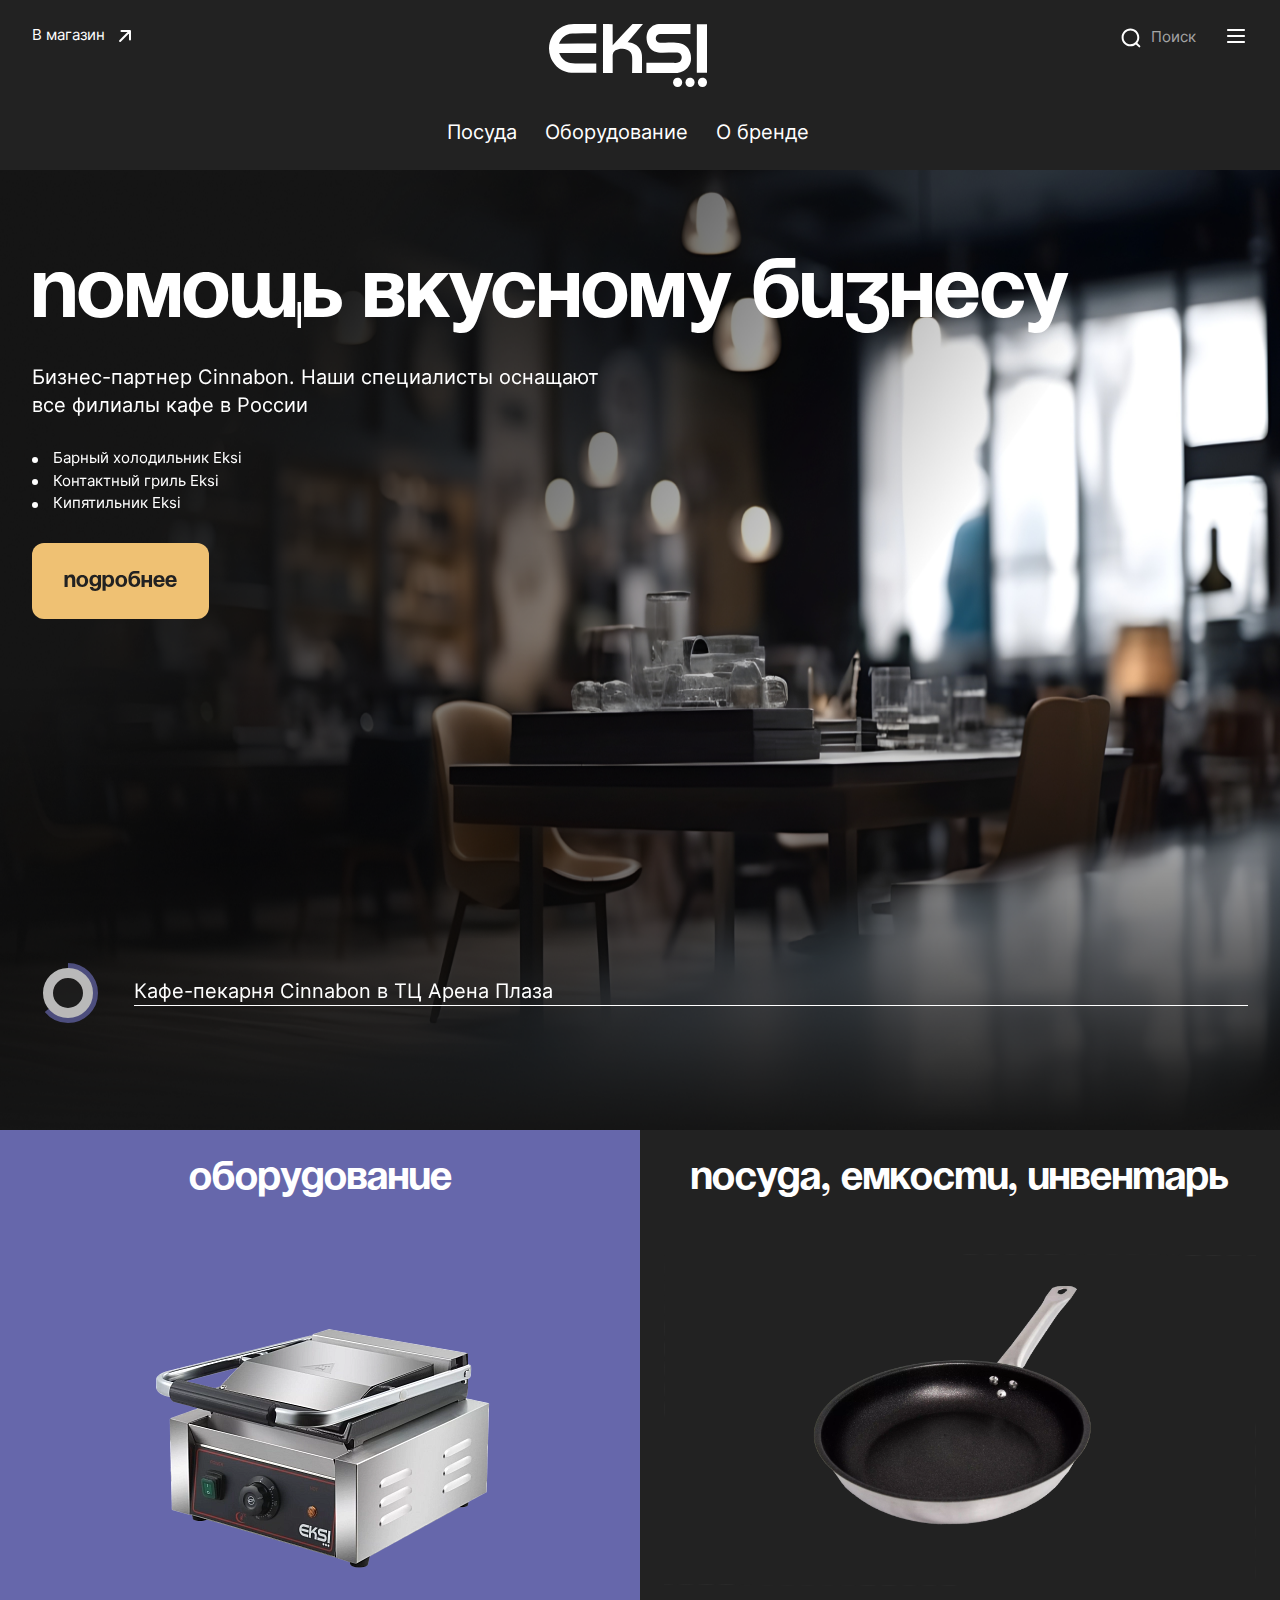
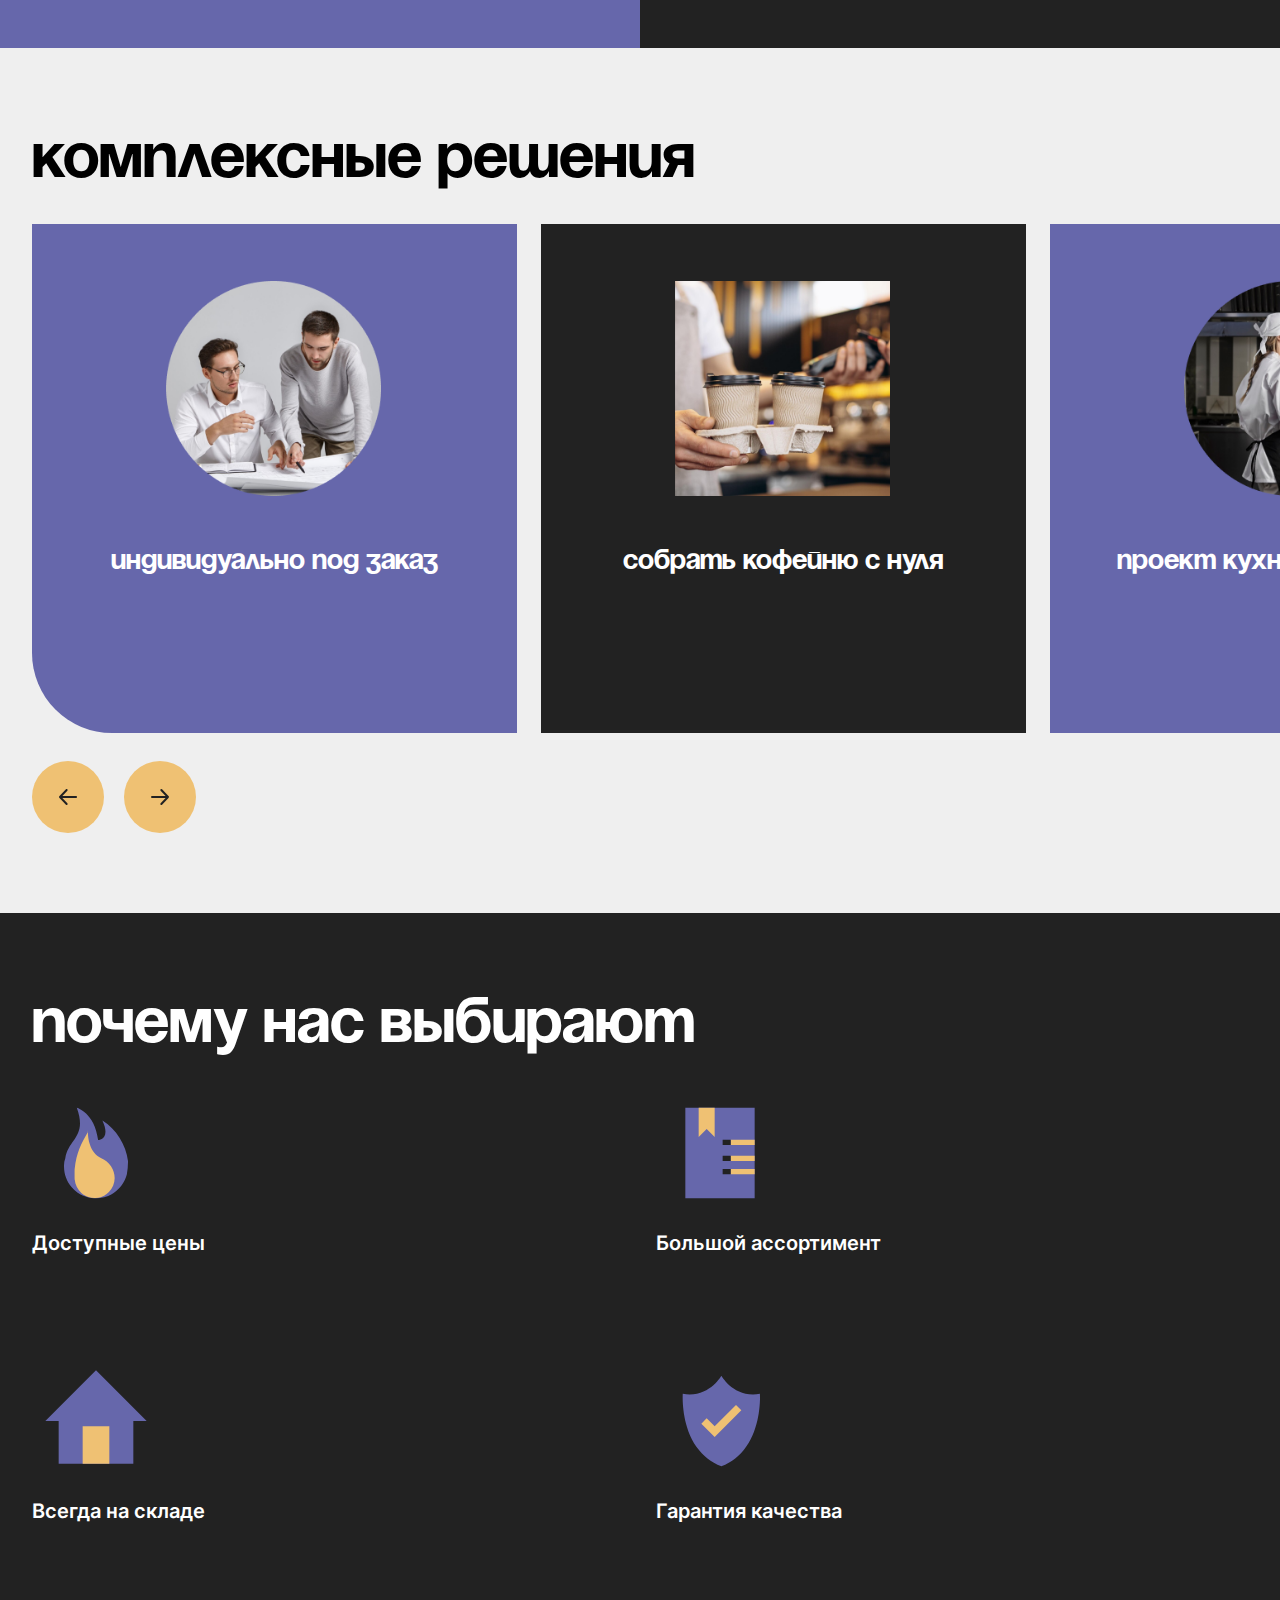
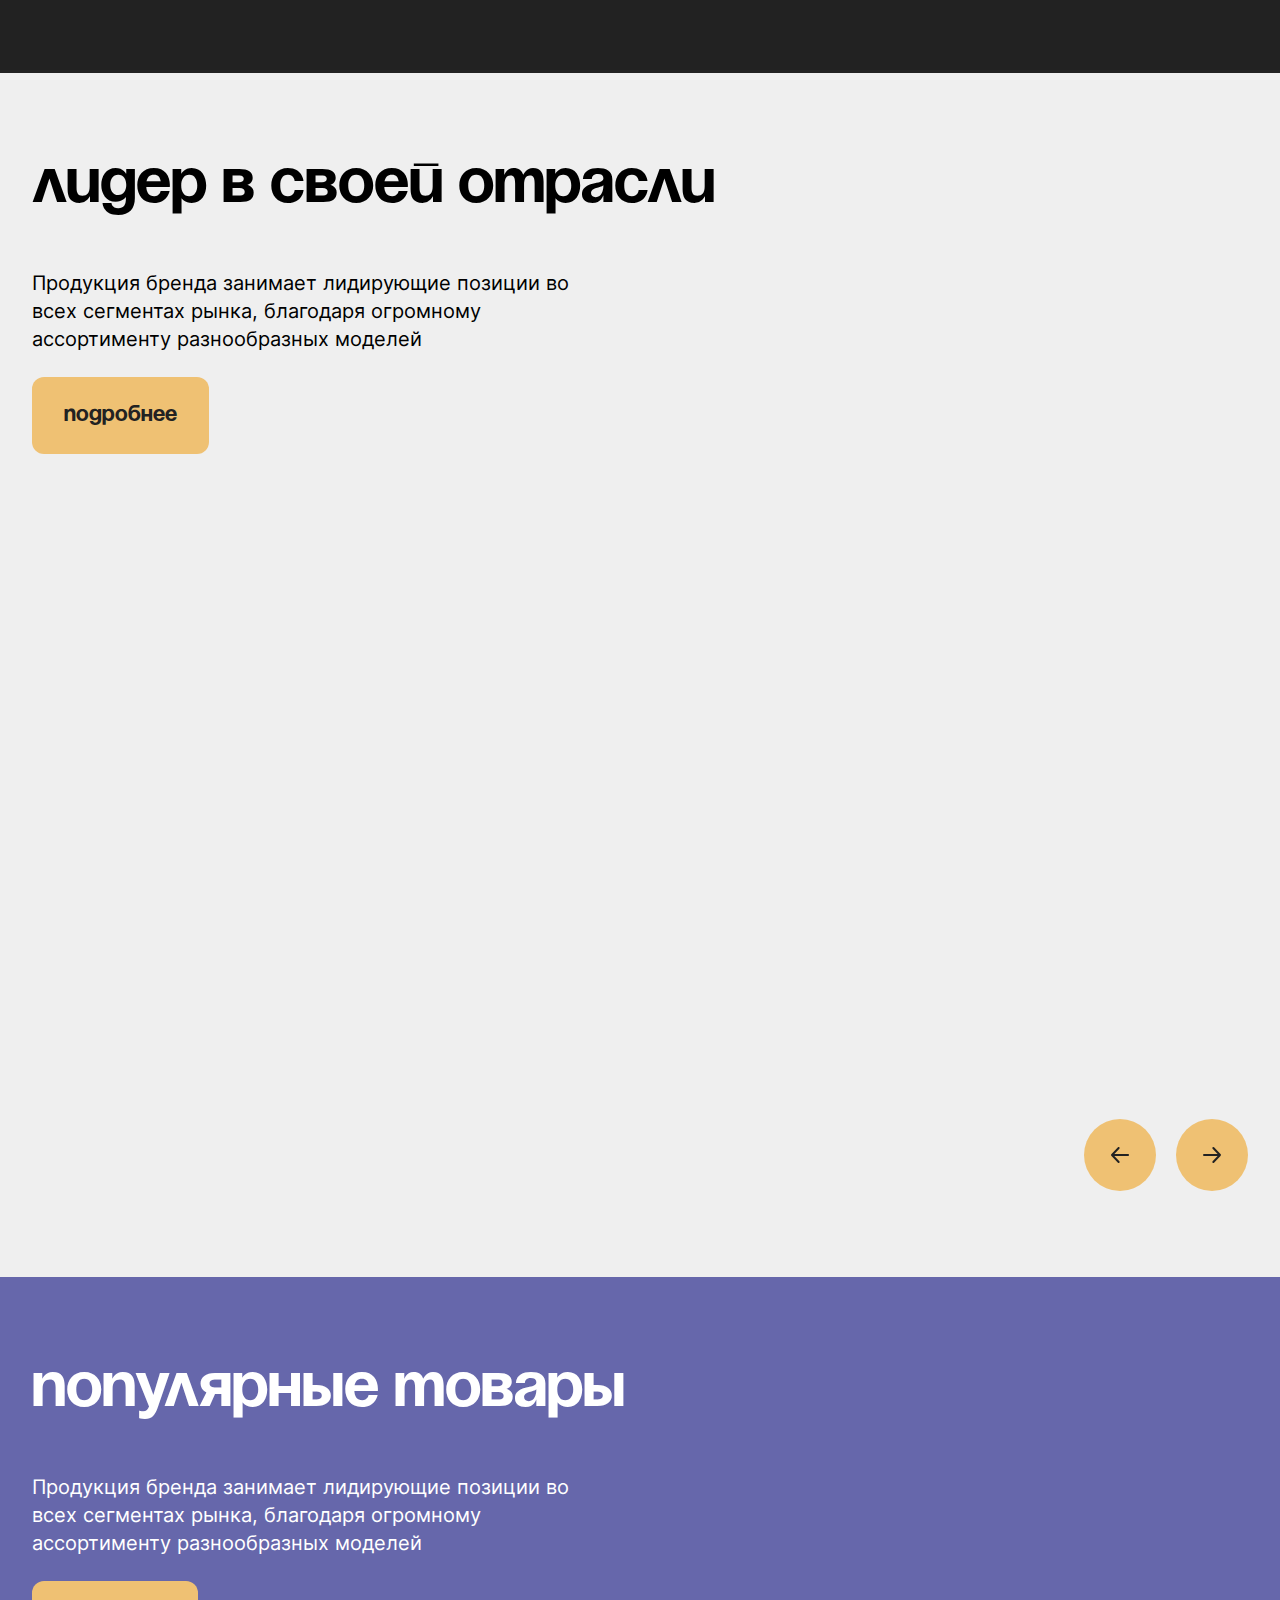
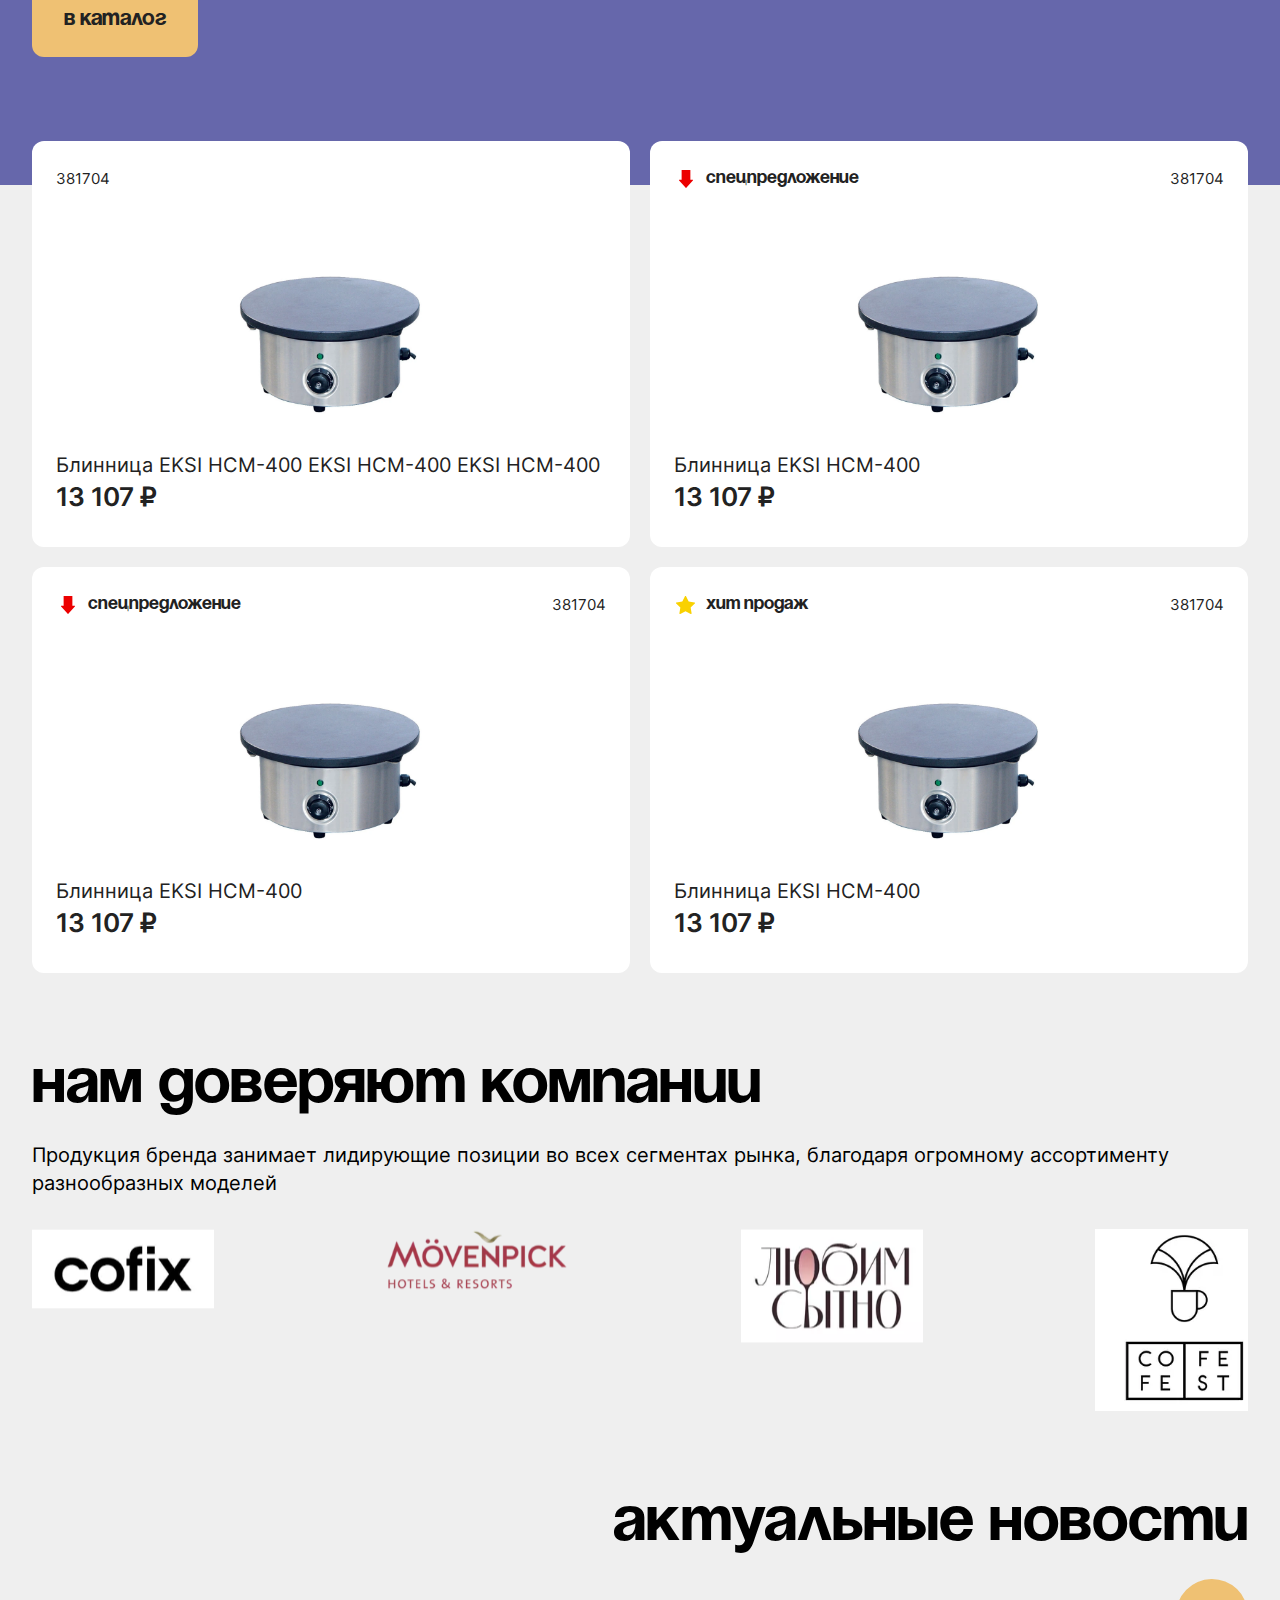
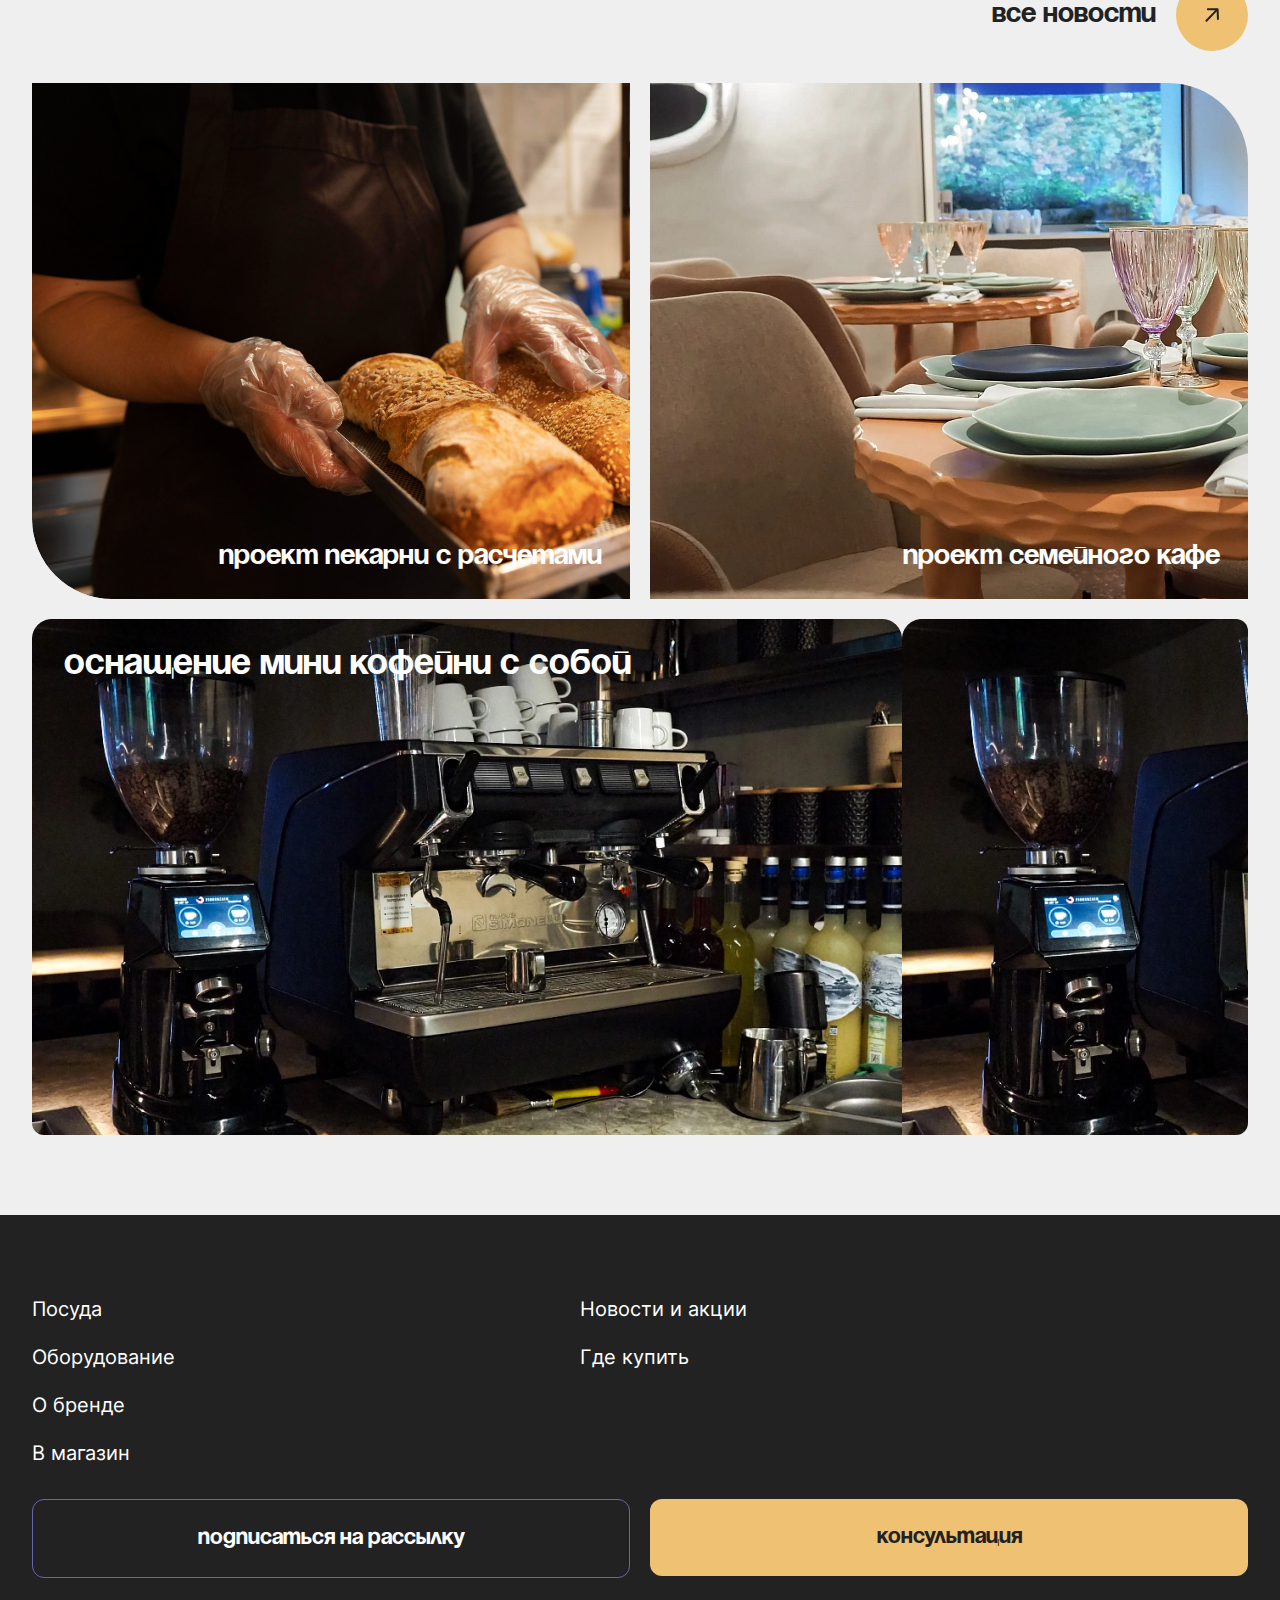
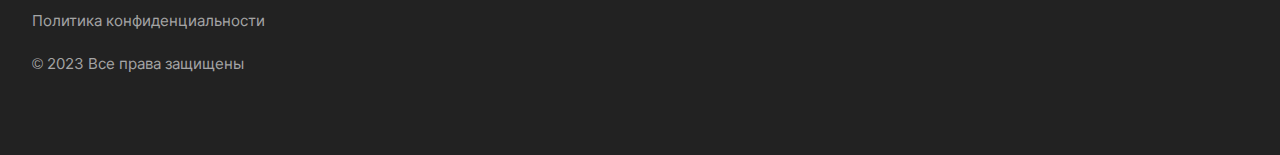
==== index.html @ c84d28bb "deleted modules" ====
<!DOCTYPE html>
<html lang="ru">
<head>
  <meta charset="utf-8">
  <meta http-equiv="X-UA-Compatible" content="IE=edge">
  <meta name="viewport"
        content="width=device-width, initial-scale=1.0, maximum-scale=1.0, user-scalable=no, shrink-to-fit=no">
  <meta name="format-detection" content="telephone=yes">
  <title>Профессиональная посуда из фарфора</title>
  <link rel="stylesheet" type="text/css" href="css/libs/swiper/swiper-bundle.min.css" />
  <link rel="stylesheet" type="text/css" href="css/libs/fancybox/fancybox.css" />
  <link rel="stylesheet" type="text/css" href="css/libs/animate/animate.min.css" />
  <link rel="stylesheet" type="text/css" href="css/libs/graph-modal/graph-modal.min.css" />
  <link rel="stylesheet" href="css/base.css">
  <link rel="stylesheet" href="css/fonts.css">
  <link rel="stylesheet" href="css/common.css">
  <link rel="stylesheet" href="css/style.css">

</head>
<body>
<header class="header">
  <div class="container header__container">
    <div class="header__col-left d-mobile-none">
      <a href="#" class="link header__link caption">
        В магазин
        <svg xmlns="http://www.w3.org/2000/svg" width="24" height="24" viewBox="0 0 24 24" fill="none">
          <path d="M8.45875 7.08031L16.9807 7.08019M16.9807 7.08019L16.9807 15.481M16.9807 7.08019L7.08125 16.9797"
                stroke="white"
                stroke-width="2"
                stroke-linecap="round"
                stroke-linejoin="round" />
        </svg>
      </a>

      <div class="header__links d-tablet-none">
        <a href="article-list.html" class="header__link caption link">Новости и акции</a>
        <a href="shops.html" class="header__link caption link">Где купить</a>
      </div>
    </div>
    <div class="header__col-medium">
      <a href="index.html" class="header__logo main-logo">
        <svg xmlns="http://www.w3.org/2000/svg" width="158" height="63" viewBox="0 0 158 63" fill="none">
          <path d="M47.2668 0.0308113C41.9259 0.0308113 36.5879 0.00598405 31.2484 0.0132862C26.4615 0.0191279 21.487 -0.234987 16.8818 1.30577C12.5297 2.74137 8.56873 5.34531 5.61108 8.86787C4.44926 10.2524 3.44302 11.7683 2.62581 13.3821C1.84786 14.917 1.23132 16.5337 0.792185 18.1986C-0.490335 23.0705 -0.19806 28.2361 1.52796 32.9591C2.07761 34.4634 2.75959 35.9209 3.56661 37.3039C4.62084 39.1119 5.91935 40.7783 7.42144 42.2343C10.7004 45.4137 15.0279 47.6393 19.5138 48.4484C19.5908 48.463 19.6694 48.4762 19.7464 48.4893C22.2155 48.9026 24.8067 48.8018 27.3005 48.7902C30.2494 48.7756 33.2042 48.7887 36.1458 48.8077C37.0721 48.8135 47.2682 48.8705 47.2682 48.8822C47.2682 45.7189 47.2682 42.5541 47.2682 39.3908C47.2682 39.4493 36.0542 39.4098 35.1846 39.4084C32.1485 39.4084 29.1123 39.3952 26.0761 39.3879C24.3937 39.385 22.7782 39.3981 21.122 39.0725C20.4866 38.9483 19.8598 38.7848 19.2462 38.5774C15.3957 37.2732 12.2098 34.1304 10.7208 30.3464C10.6786 30.2413 10.2817 28.94 10.2453 28.94C22.5572 28.9692 34.8691 28.9984 47.181 29.0276C47.2101 25.8921 47.2392 22.758 47.2682 19.6225C34.8691 19.6517 22.4714 19.6809 10.0723 19.7101C10.1261 19.7101 10.8677 17.7502 10.9462 17.5954C11.4609 16.5775 12.0862 15.6004 12.8249 14.73C14.2296 13.0754 15.9788 11.7099 17.9433 10.7913C18.8245 10.3794 19.7479 10.0567 20.6974 9.84198C22.6357 9.40239 24.6438 9.39946 26.6316 9.398C31.9493 9.398 37.264 9.3834 42.5817 9.36295C44.1448 9.35711 45.7065 9.35127 47.2697 9.34543C47.2697 6.2391 47.2697 3.13422 47.2697 0.0278905L47.2668 0.0308113Z"
                fill="white" />
          <path d="M54.03 0.0731142C57.2377 0.102323 60.4455 0.131531 63.6547 0.16074C63.6692 7.1854 63.6838 14.2101 63.6983 21.2347C70.3087 14.1663 76.9205 7.09778 83.5323 0.0307617C87.0149 0.045366 90.4974 0.0599703 93.98 0.0745746C88.7772 6.18501 83.5759 12.2954 78.3731 18.4059C78.5607 18.1868 80.0526 18.4526 80.3056 18.4789C81.4587 18.6016 82.6002 18.8572 83.6951 19.2427C86.4797 20.2241 88.8732 22.073 90.5687 24.4944C91.8919 26.3842 92.651 28.5968 92.904 30.8882C93.1861 33.4454 92.984 36.0508 92.984 38.6168C92.984 39.4784 92.984 48.9493 92.984 48.9493C89.6962 48.9493 86.4085 48.9493 83.1208 48.9493C82.9841 48.8354 83.1193 47.7182 83.1193 47.5487C83.1193 43.9984 83.2647 40.4496 83.2342 36.8993C83.2095 33.9711 83.4988 30.6618 81.5532 28.2492C79.6425 25.8818 76.4595 24.9092 73.5397 24.674C71.1724 24.4842 68.6161 25.0435 66.621 26.3608C65.6599 26.9961 64.6842 27.9147 64.2218 28.9852C63.6009 30.4208 63.6532 32.1325 63.6619 33.663C63.6896 38.5204 63.6983 43.3748 63.6983 48.2308V48.9902H53.9878C54.0023 32.6845 54.0169 16.3788 54.0314 0.0716537L54.03 0.0731142Z"
                fill="white" />
          <path d="M141.472 0.116881H119.86C116.537 0.116881 113.129 -0.110946 109.816 0.116881C107.023 0.309658 104.271 1.36117 102.118 3.1721C101.626 3.58686 101.165 4.04252 100.744 4.53176C98.7493 6.8626 97.6878 9.92659 97.554 12.9979C97.301 18.8191 99.9926 25.1121 105.556 27.516C108.099 28.6142 110.936 28.8114 113.703 28.7632C117.82 28.6931 121.934 28.6084 126.052 28.5631C127.192 28.55 128.352 28.5398 129.447 28.861C130.886 29.2817 131.955 30.3419 132.448 31.7585C133.318 34.2632 131.996 37.2717 129.594 38.3626C128.401 38.903 127.068 38.9497 125.783 38.8752C124.501 38.8022 123.238 38.8431 121.95 38.8431C118.343 38.8416 114.736 38.8431 111.13 38.8445C109.578 38.8445 108.028 38.8445 106.476 38.8445H97.4014V49.0121H127.923C129.288 48.9054 133.073 48.4323 136.636 45.507C138.801 43.7297 140.53 41.3623 141.404 38.6824C142.391 35.6564 142.111 32.1003 141.301 29.0567C140.481 25.9767 138.763 23.1508 136.072 21.3851C133.447 19.6633 130.257 19.0148 127.181 18.7549C123.622 18.454 119.936 18.6439 116.366 18.7169C115.249 18.7403 114.131 18.7709 113.014 18.8118C111.958 18.8498 110.878 18.8907 109.873 18.565C108.537 18.1313 107.436 17.0243 107.004 15.6807C106.378 13.7325 107.19 11.4352 109.06 10.521C110.131 9.99815 111.339 10.0989 112.498 10.0726C113.788 10.0434 115.077 10.023 116.367 10.0098C120.871 9.96456 125.372 10.042 129.876 10.042C130.84 10.042 141.446 10.0463 141.446 10.042C141.453 6.73263 141.461 3.42329 141.468 0.113961L141.472 0.116881Z"
                fill="white" />
          <path d="M147.856 0.138672H158V48.8615H147.821C147.833 32.6201 147.845 16.3801 147.855 0.138672H147.856Z"
                fill="white" />
          <path d="M153.448 63.0002C155.962 63.0002 158 60.9536 158 58.4291C158 55.9045 155.962 53.8579 153.448 53.8579C150.935 53.8579 148.897 55.9045 148.897 58.4291C148.897 60.9536 150.935 63.0002 153.448 63.0002Z"
                fill="white" />
          <path d="M141.027 63.0002C143.541 63.0002 145.579 60.9536 145.579 58.4291C145.579 55.9045 143.541 53.8579 141.027 53.8579C138.514 53.8579 136.476 55.9045 136.476 58.4291C136.476 60.9536 138.514 63.0002 141.027 63.0002Z"
                fill="white" />
          <path d="M128.607 63.0002C131.12 63.0002 133.158 60.9536 133.158 58.4291C133.158 55.9045 131.12 53.8579 128.607 53.8579C126.093 53.8579 124.055 55.9045 124.055 58.4291C124.055 60.9536 126.093 63.0002 128.607 63.0002Z"
                fill="white" />
        </svg>
      </a>

      <nav class="header__nav d-mobile-none">
        <a href="#" class="header__link  link">Посуда</a>
        <a href="catalog.html" class="header__link  link">Оборудование</a>
        <a href="about-brand.html" class="header__link  link">О бренде</a>
      </nav>
    </div>
    <div class="header__col-right">
      <div class="header__buttons-group">
        <button class="btn-reset header__search-button" data-open-search-layout>
          <svg class="icon-fill" xmlns="http://www.w3.org/2000/svg" width="24" height="24" viewBox="0 0 24 24" fill="none">
            <path fill-rule="evenodd"
                  clip-rule="evenodd"
                  d="M11.4401 4.6001C7.66247 4.6001 4.6001 7.66247 4.6001 11.4401C4.6001 15.2177 7.66247 18.2801 11.4401 18.2801C13.3027 18.2801 14.9914 17.5356 16.2249 16.328C16.2265 16.3264 16.2282 16.3247 16.2299 16.3231C17.4952 15.0818 18.2801 13.3526 18.2801 11.4401C18.2801 7.66247 15.2177 4.6001 11.4401 4.6001ZM18.3178 16.9942C19.5451 15.4764 20.2801 13.5441 20.2801 11.4401C20.2801 6.5579 16.3223 2.6001 11.4401 2.6001C6.5579 2.6001 2.6001 6.5579 2.6001 11.4401C2.6001 16.3223 6.5579 20.2801 11.4401 20.2801C13.4975 20.2801 15.3908 19.5772 16.8929 18.3985L19.7048 21.1188C20.1017 21.5028 20.7348 21.4923 21.1188 21.0954C21.5028 20.6985 21.4923 20.0654 21.0954 19.6814L18.3178 16.9942Z"
                  fill="white" />
          </svg>

          <span class="caption d-mobile-none">Поиск</span>
        </button>
        <button class="header__burger btn-reset" aria-label="Open menu" data-menu-button>
          <svg class="icon-fill" xmlns="http://www.w3.org/2000/svg" width="24" height="24" viewBox="0 0 24 24" fill="none">
            <path fill-rule="evenodd"
                  clip-rule="evenodd"
                  d="M3 6C3 5.44772 3.44772 5 4 5H20C20.5523 5 21 5.44772 21 6C21 6.55228 20.5523 7 20 7H4C3.44772 7 3 6.55228 3 6ZM3 12C3 11.4477 3.44772 11 4 11H20C20.5523 11 21 11.4477 21 12C21 12.5523 20.5523 13 20 13H4C3.44772 13 3 12.5523 3 12ZM3 18C3 17.4477 3.44772 17 4 17H20C20.5523 17 21 17.4477 21 18C21 18.5523 20.5523 19 20 19H4C3.44772 19 3 18.5523 3 18Z"
                  fill="white" />
          </svg>
        </button>
      </div>

    </div>

    <div class="side-menu" data-menu>
      <div class="side-menu__top space-lg">
        <p class="heading-l">Меню</p>
        <button class="btn-reset side-menu__close" data-menu-close>
          <svg class="icon-stroke" xmlns="http://www.w3.org/2000/svg" width="24" height="24" viewBox="0 0 24 24" fill="none">
            <path d="M20 4L4 20M20 20L4 4" stroke="#222222" stroke-width="2" stroke-linecap="round" />
          </svg>
        </button>
      </div>

      <div class="side-menu__level-0 d-none" data-level-0>
        <div class="side-menu__mob-wrapper">
          <ul class="side-menu__mob-list space-lg">
            <li>
              <a href="category.html" class="heading-s text-dark">Каталог</a>
            </li>
            <li>
              <a href="article-list.html" class="heading-s text-dark">Новости и акции</a>
            </li>
            <li>
              <a href="shops.html" class="heading-s text-dark">Где купить</a>
            </li>
            <li>
              <a href="about-brand.html" class="heading-s text-dark">О бренде</a>
            </li>
          </ul>

          <div class="side-menu__mob-bottom-actions">
            <button class="btn-reset caption text-dark">Получить консультацию</button>
            <a href="#" class="link caption text-dark">
              В магазин
              <img src="./img/icons/lupa-mob.svg" alt="В магазин">
            </a>
          </div>
        </div>
      </div>
      <div class="side-menu__level-1" data-level-1>

        <div class="side-menu__wrapper">
          <div class="side-menu__group">
            <p class="heading-s space-sm">Оборудование</p>

            <ul class="side-menu__list" data-menu-list>
              <li class="side-menu__item">
                <a class="side-menu__link link text-dark" data-menu-id="1">
                  <img src="./img/menu/1.png" alt="">
                  Тепловое
                </a>
              </li>
              <li class="side-menu__item">
                <a class="side-menu__link link text-dark" data-menu-id="2">
                  <img src="./img/menu/2.png" alt="">
                  Упаковочное
                </a>
              </li>
              <li class="side-menu__item">
                <a class="side-menu__link link text-dark" data-menu-id="3">
                  <img src="./img/menu/3.png" alt="">
                  Хлебопекарное и кондитерское
                </a>
              </li>
              <li class="side-menu__item">
                <a class="side-menu__link link text-dark" data-menu-id="4">
                  <img src="./img/menu/4.png" alt="">
                  Электромеханическое
                </a>
              </li>
              <li class="side-menu__item">
                <a class="side-menu__link link text-dark" data-menu-id="5">
                  <img src="./img/menu/5.png" alt="">
                  Холодильное
                </a>
              </li>
            </ul>
          </div>

          <div class="side-menu__group">
            <p class="heading-s space-sm">Посуда, емкости, инвентарь</p>

            <ul class="side-menu__list" data-menu-list>
              <li class="side-menu__item">
                <a class="side-menu__link link text-dark" data-menu-id="6">
                  <img src="./img/menu/6.png" alt="">
                  Наплитная посуда
                </a>
              </li>
              <li class="side-menu__item">
                <a class="side-menu__link link text-dark" data-menu-id="7">
                  <img src="./img/menu/7.png" alt="">
                  Гастроемкости
                </a>
              </li>
            </ul>
          </div>
        </div>

      </div>
      <div id="1" class="side-menu__wrapper side-menu__wrapper_level-2 d-none" data-level-2>
        <div class="side-menu__group">
          <p class="heading-s space-sm">Тепловое Оборудование</p>
          <ul class="side-menu__list">
            <li class="side-menu__item">
              <a href="" class="side-menu__link link text-dark">
                <img src="./img/menu/2-1.png" alt="">
                Блинницы
              </a>
            </li>
            <li class="side-menu__item">
              <a href="" class="side-menu__link link text-dark">
                <img src="./img/menu/2-2.png" alt="">
                Вафельницы
              </a>
            </li>
            <li class="side-menu__item">
              <a href="" class="side-menu__link link text-dark">
                <img src="./img/menu/2-3.png" alt="">
                Чебуречницы
              </a>
            </li>
            <li class="side-menu__item">
              <a href="" class="side-menu__link link text-dark">
                <img src="./img/menu/2-4.png" alt="">
                Дегидраторы
              </a>
            </li>
            <li class="side-menu__item">
              <a href="" class="side-menu__link link text-dark">
                <img src="./img/menu/2-5.png" alt="">
                Микроволновые печи
              </a>
            </li>
            <li class="side-menu__item">
              <a href="" class="side-menu__link link text-dark">
                <img src="./img/menu/2-6.png" alt="">
                Барные кипятильники
              </a>
            </li>
            <li class="side-menu__item">
              <a href="" class="side-menu__link link text-dark">
                <img src="./img/menu/2-7.png" alt="">
                Жарочные поверхности
              </a>
            </li>
            <li class="side-menu__item">
              <a href="" class="side-menu__link link text-dark">
                <img src="./img/menu/2-8.png" alt="">
                Грили-саламандра
              </a>
            </li>
            <li class="side-menu__item">
              <a href="" class="side-menu__link link text-dark">
                <img src="./img/menu/2-9.png" alt="">
                Грили контактные
              </a>
            </li>
            <li class="side-menu__item">
              <a href="" class="side-menu__link link text-dark">
                <img src="./img/menu/2-10.png" alt="">
                Грили роликовые
              </a>
            </li>
          </ul>
        </div>

        <button data-close-level-2 class="btn-reset button-texted text-accent text-s-semi-bold">
          <svg xmlns="http://www.w3.org/2000/svg" width="24" height="25" viewBox="0 0 24 25" fill="none">
            <path d="M6.9523 5.29995L2.39844 9.91544M2.39844 9.91544L6.9523 14.5309M2.39844 9.91544L17.5984 9.91544C19.8076 9.91544 21.5984 11.7063 21.5984 13.9154L21.5984 15.7C21.5984 17.9091 19.8076 19.7 17.5984 19.7L11.9984 19.7"
                  stroke="#6667AB"
                  stroke-width="2"
                  stroke-linecap="round"
                  stroke-linejoin="round" />
          </svg>
          Назад
        </button>
      </div>
      <div id="2" class="side-menu__wrapper side-menu__wrapper_level-2 d-none" data-level-2>
        <div class="side-menu__group">
          <p class="heading-s space-sm">Тепловое Оборудование2</p>
          <ul class="side-menu__list">
            <li class="side-menu__item">
              <a href="" class="side-menu__link link text-dark">
                <img src="" alt="">
                Наплитная посуда
              </a>
            </li>
            <li class="side-menu__item">
              <a href="" class="side-menu__link link text-dark">
                <img src="" alt="">
                Гастроемкости
              </a>
            </li>
          </ul>
        </div>
        <button data-close-level-2 class="btn-reset button-texted text-accent text-s-semi-bold">
          <svg xmlns="http://www.w3.org/2000/svg" width="24" height="25" viewBox="0 0 24 25" fill="none">
            <path d="M6.9523 5.29995L2.39844 9.91544M2.39844 9.91544L6.9523 14.5309M2.39844 9.91544L17.5984 9.91544C19.8076 9.91544 21.5984 11.7063 21.5984 13.9154L21.5984 15.7C21.5984 17.9091 19.8076 19.7 17.5984 19.7L11.9984 19.7"
                  stroke="#6667AB"
                  stroke-width="2"
                  stroke-linecap="round"
                  stroke-linejoin="round" />
          </svg>
          Назад
        </button>
      </div>
      <div id="3" class="side-menu__wrapper side-menu__wrapper_level-2 d-none" data-level-2>
        <div class="side-menu__group">
          <p class="heading-s space-sm">Тепловое Оборудование 3</p>
          <ul class="side-menu__list">
            <li class="side-menu__item">
              <a href="" class="side-menu__link link text-dark">
                <img src="" alt="">
                Наплитная посуда
              </a>
            </li>
            <li class="side-menu__item">
              <a href="" class="side-menu__link link text-dark">
                <img src="" alt="">
                Гастроемкости
              </a>
            </li>
          </ul>
        </div>
        <button data-close-level-2 class="btn-reset button-texted text-accent text-s-semi-bold">
          <svg xmlns="http://www.w3.org/2000/svg" width="24" height="25" viewBox="0 0 24 25" fill="none">
            <path d="M6.9523 5.29995L2.39844 9.91544M2.39844 9.91544L6.9523 14.5309M2.39844 9.91544L17.5984 9.91544C19.8076 9.91544 21.5984 11.7063 21.5984 13.9154L21.5984 15.7C21.5984 17.9091 19.8076 19.7 17.5984 19.7L11.9984 19.7"
                  stroke="#6667AB"
                  stroke-width="2"
                  stroke-linecap="round"
                  stroke-linejoin="round" />
          </svg>
          Назад
        </button>
      </div>
      <div id="4" class="side-menu__wrapper side-menu__wrapper_level-2 d-none" data-level-2>
        <div class="side-menu__group">
          <p class="heading-s space-sm">Тепловое Оборудование 4</p>
          <ul class="side-menu__list">
            <li class="side-menu__item">
              <a href="" class="side-menu__link link text-dark">
                <img src="" alt="">
                Наплитная посуда
              </a>
            </li>
            <li class="side-menu__item">
              <a href="" class="side-menu__link link text-dark">
                <img src="" alt="">
                Гастроемкости
              </a>
            </li>
          </ul>
        </div>
        <button data-close-level-2 class="btn-reset button-texted text-accent text-s-semi-bold">
          <svg xmlns="http://www.w3.org/2000/svg" width="24" height="25" viewBox="0 0 24 25" fill="none">
            <path d="M6.9523 5.29995L2.39844 9.91544M2.39844 9.91544L6.9523 14.5309M2.39844 9.91544L17.5984 9.91544C19.8076 9.91544 21.5984 11.7063 21.5984 13.9154L21.5984 15.7C21.5984 17.9091 19.8076 19.7 17.5984 19.7L11.9984 19.7"
                  stroke="#6667AB"
                  stroke-width="2"
                  stroke-linecap="round"
                  stroke-linejoin="round" />
          </svg>
          Назад
        </button>
      </div>
      <div id="5" class="side-menu__wrapper side-menu__wrapper_level-2 d-none" data-level-2>
        <div class="side-menu__group">
          <p class="heading-s space-sm">Тепловое Оборудование 5</p>
          <ul class="side-menu__list">
            <li class="side-menu__item">
              <a href="" class="side-menu__link link text-dark">
                <img src="" alt="">
                Наплитная посуда
              </a>
            </li>
            <li class="side-menu__item">
              <a href="" class="side-menu__link link text-dark">
                <img src="" alt="">
                Гастроемкости
              </a>
            </li>
          </ul>
        </div>
        <button data-close-level-2 class="btn-reset button-texted text-accent text-s-semi-bold text-s-semi-bold">
          <svg xmlns="http://www.w3.org/2000/svg" width="24" height="25" viewBox="0 0 24 25" fill="none">
            <path d="M6.9523 5.29995L2.39844 9.91544M2.39844 9.91544L6.9523 14.5309M2.39844 9.91544L17.5984 9.91544C19.8076 9.91544 21.5984 11.7063 21.5984 13.9154L21.5984 15.7C21.5984 17.9091 19.8076 19.7 17.5984 19.7L11.9984 19.7"
                  stroke="#6667AB"
                  stroke-width="2"
                  stroke-linecap="round"
                  stroke-linejoin="round" />
          </svg>
          Назад
        </button>
      </div>
      <div id="6" class="side-menu__wrapper side-menu__wrapper_level-2 d-none" data-level-2>
        <div class="side-menu__group">
          <p class="heading-s space-sm">Тепловое Оборудование</p>
          <ul class="side-menu__list">
            <li class="side-menu__item">
              <a href="" class="side-menu__link link text-dark">
                <img src="" alt="">
                Наплитная посуда
              </a>
            </li>
            <li class="side-menu__item">
              <a href="" class="side-menu__link link text-dark">
                <img src="" alt="">
                Гастроемкости
              </a>
            </li>
          </ul>
        </div>
        <button data-close-level-2 class="btn-reset button-texted text-accent text-s-semi-bold">
          <svg xmlns="http://www.w3.org/2000/svg" width="24" height="25" viewBox="0 0 24 25" fill="none">
            <path d="M6.9523 5.29995L2.39844 9.91544M2.39844 9.91544L6.9523 14.5309M2.39844 9.91544L17.5984 9.91544C19.8076 9.91544 21.5984 11.7063 21.5984 13.9154L21.5984 15.7C21.5984 17.9091 19.8076 19.7 17.5984 19.7L11.9984 19.7"
                  stroke="#6667AB"
                  stroke-width="2"
                  stroke-linecap="round"
                  stroke-linejoin="round" />
          </svg>
          Назад
        </button>
      </div>
      <div id="7" class="side-menu__wrapper side-menu__wrapper_level-2 d-none" data-level-2>
        <div class="side-menu__group">
          <p class="heading-s space-sm">Тепловое Оборудование</p>
          <ul class="side-menu__list">
            <li class="side-menu__item">
              <a href="" class="side-menu__link link text-dark ">
                <img src="" alt="">
                Наплитная посуда
              </a>
            </li>
            <li class="side-menu__item">
              <a href="" class="side-menu__linklink text-dark">
                <img src="" alt="">
                Гастроемкости
              </a>
            </li>
          </ul>
        </div>

        <button data-close-level-2 class="btn-reset button-texted text-accent text-s-semi-bold">
          <svg xmlns="http://www.w3.org/2000/svg" width="24" height="25" viewBox="0 0 24 25" fill="none">
            <path d="M6.9523 5.29995L2.39844 9.91544M2.39844 9.91544L6.9523 14.5309M2.39844 9.91544L17.5984 9.91544C19.8076 9.91544 21.5984 11.7063 21.5984 13.9154L21.5984 15.7C21.5984 17.9091 19.8076 19.7 17.5984 19.7L11.9984 19.7"
                  stroke="#6667AB"
                  stroke-width="2"
                  stroke-linecap="round"
                  stroke-linejoin="round" />
          </svg>
          Назад
        </button>
      </div>

    </div>

  </div>
  <div class="header__search-layout search-layout" data-search-layout>
    <div class="container">
      <div class="search-layout__top space-xl">
        <h3 class="heading-m">найдем всё</h3>
        <button class="btn-reset search-layout__close" data-search-layout-close>
          <svg class="icon-stroke" xmlns="http://www.w3.org/2000/svg" width="24" height="24" viewBox="0 0 24 24" fill="none">
            <path d="M20 4L4 20M20 20L4 4" stroke="#222222" stroke-width="2" stroke-linecap="round" />
          </svg>
        </button>
      </div>

      <form action="">
        <div class="search-layout__form-group">
          <input class="regular-input text-m-regular search-layout__input" type="search" placeholder="Введите запрос">
          <button class="btn-reset search-layout__search-button">
            <svg class="icon-fill" xmlns="http://www.w3.org/2000/svg" width="24" height="25" viewBox="0 0 24 25" fill="none">
              <path fill-rule="evenodd"
                    clip-rule="evenodd"
                    d="M11.4416 5.09961C7.66393 5.09961 4.60156 8.16198 4.60156 11.9396C4.60156 15.7172 7.66393 18.7796 11.4416 18.7796C13.3042 18.7796 14.9929 18.0351 16.2263 16.8275C16.228 16.8259 16.2297 16.8242 16.2313 16.8226C17.4966 15.5813 18.2816 13.8521 18.2816 11.9396C18.2816 8.16198 15.2192 5.09961 11.4416 5.09961ZM18.3192 17.4937C19.5465 15.9759 20.2816 14.0436 20.2816 11.9396C20.2816 7.05741 16.3238 3.09961 11.4416 3.09961C6.55937 3.09961 2.60156 7.05741 2.60156 11.9396C2.60156 16.8218 6.55937 20.7796 11.4416 20.7796C13.499 20.7796 15.3923 20.0767 16.8944 18.898L19.7063 21.6183C20.1032 22.0023 20.7363 21.9918 21.1203 21.5949C21.5043 21.198 21.4938 20.5649 21.0969 20.1809L18.3192 17.4937Z"
                    fill="#222222" />
            </svg>
          </button>
        </div>
      </form>
    </div>
  </div>
</header>
<main class="index-main">
  <section class="intro">
    <h2 class="visually-hidden">Помощь вкусному бизнесу</h2>
    <div class="intro__swiper swiper" data-intro-swiper>
      <div class="swiper-wrapper">
        <!-- Slides -->
        <div class="swiper-slide intro__slide intro__slide_1">
          <div class="container">
            <div class="intro__slide-content">
              <span class="visually-hidden" data-intro-next-text>Кафе-пекарня Cinnabon в ТЦ Арена Плаза</span>
              <span class="visually-hidden" data-intro-current-text>Ресторан «NARNIA»</span>
              <p class="heading-xl space-md intro__slide-heading">Помощь вкусному бизнесу</p>
              <p class=" space-lg intro__slide-text"
                 data-gsap-text>Бизнес-партнер Cinnabon. Наши специалисты оснащают все филиалы кафе в России</p>
              <ul class="intro__slide-list space-lg">
                <li class="caption">
                  Барный холодильник Eksi
                </li>
                <li class="caption">
                  Контактный гриль Eksi
                </li>
                <li class="caption">
                  Кипятильник Eksi
                </li>
              </ul>

              <a href="#" class="text-l-bold button-filled intro__slide-link">Подробнее</a>
            </div>
          </div>
        </div>
        <div class="swiper-slide intro__slide intro__slide_2">
          <div class="container">
            <div class="intro__slide-content">
              <span class="visually-hidden" data-intro-next-text>Ресторан «NARNIA»</span>
              <span class="visually-hidden" data-intro-current-text>Кафе-пекарня Cinnabon в ТЦ Арена Плаза</span>
              <p class="heading-xl space-md intro__slide-heading">Делаем ваш кофе вкуснее</p>
              <p class=" space-lg intro__slide-text"
                 data-gsap-text>Оснащением и проектированием NARNIA занимались специалисты из нашей компании</p>
              <ul class="intro__slide-list space-lg">
                <li class="caption">
                  Тепловое оборудование от Eksi
                </li>
              </ul>

              <a href="#" class="text-l-bold button-filled intro__slide-link">Подробнее</a>
            </div>
          </div>
        </div>

        <div class="intro__bottom">
          <div class="container intro__bottom-container">
            <div class="intro__preloader">

              <div class="swiper-custom-pagination"></div>
              <!--<svg xmlns="http://www.w3.org/2000/svg" width="64" height="64" viewBox="0 0 64 64" fill="none">
                <circle cx="32" cy="32" r="27" stroke="url(#paint0_linear_747_1731)" stroke-width="10" />
                <defs>
                  <linearGradient id="paint0_linear_747_1731"
                                  x1="32"
                                  y1="0"
                                  x2="32"
                                  y2="64"
                                  gradientUnits="userSpaceOnUse">
                    <stop offset="0.5049" stop-color="#6667AB" />
                    <stop offset="0.505" stop-color="white" stop-opacity="0" />
                    <stop offset="1" stop-color="white" stop-opacity="0" />
                  </linearGradient>
                </defs>
              </svg>-->
            </div>
            <div class="intro__swiper-group">
              <span class="intro__swiper-caption text-light "
                    data-intro-current-insert-text>
              </span>
              <div class="progress">
                <div class="progress__bar"></div>
                <!-- <div class="test">
                   <svg xmlns="http://www.w3.org/2000/svg" width="1411" height="8" viewBox="0 0 1411 8" fill="none">
                     <path d="M1410.35 4.35355C1410.55 4.15829 1410.55 3.84171 1410.35 3.64645L1407.17 0.464466C1406.98 0.269204 1406.66 0.269204 1406.46 0.464466C1406.27 0.659728 1406.27 0.976311 1406.46 1.17157L1409.29 4L1406.46 6.82843C1406.27 7.02369 1406.27 7.34027 1406.46 7.53553C1406.66 7.7308 1406.98 7.7308 1407.17 7.53553L1410.35 4.35355ZM0 4.5H1410V3.5H0V4.5Z" fill="white"/>
                   </svg>
                 </div>-->
              </div>
            </div>
            <div class="intro__swiper-nav d-tablet-none">
              <button class="btn-reset intro__swiper-next" data-intro-next>
                <span class="intro__swiper-next-square"></span>
                <span class=" intro__swiper-next-text" data-intro-next-insert-text></span>
              </button>
            </div>
          </div>
        </div>
      </div>

    </div>

  </section>
  <section class="categories space-xxl">
    <h2 class="visually-hidden">Оборудование</h2>
    <a href="#" class="categories__block categories__block_purple">
      <p class="heading-m categories__title">Оборудование</p>
      <img src="./img/categories-index/cat-1.png" alt="">
    </a>
    <a href="#" class="categories__block categories__block_dark">
      <p class="heading-m categories__title">Посуда, емкости,
        инвентарь</p>
      <img src="./img/categories-index/cat-2.png" alt="">
    </a>
  </section>
  <section class="complex-decisions space-xxl">
    <h2 class="visually-hidden">комплексные решения</h2>
    <div class="container">
      <p class="heading-l heading-width space-xl">
        комплексные решения
      </p>

      <div class="decision__slider-wrapper">
        <div class="swiper decision-swiper space-lg" data-decision-swiper>
          <div class="swiper-wrapper">
            <!-- Slides -->
            <div class="swiper-slide decision-swiper__slide">
              <a href="#" class="decision-swiper__content">
                <img class="decision-swiper__img"
                     src="./img/decision-slider/1.png"
                     alt="индивидуально под заказ">

                <p class="text-light heading-xs">индивидуально под заказ</p>
              </a>
            </div>
            <div class="swiper-slide decision-swiper__slide">
              <a href="#" class="decision-swiper__content">
                <img class="decision-swiper__img"
                     src="./img/decision-slider/2.png"
                     alt="собрать кофейню с нуля">

                <p class="text-light heading-xs">собрать кофейню с нуля</p>
              </a>
            </div>
            <div class="swiper-slide decision-swiper__slide">
              <a href="#" class="decision-swiper__content">
                <img class="decision-swiper__img"
                     src="./img/decision-slider/3.png"
                     alt="проект кухни для рестика">

                <p class="text-light heading-xs">проект кухни для рестика</p>
              </a>
            </div>
            <div class="swiper-slide decision-swiper__slide">
              <a href="#" class="decision-swiper__content">
                <img class="decision-swiper__img"
                     src="./img/decision-slider/2.png"
                     alt="собрать кофейню с нуля">

                <p class="text-light heading-xs">собрать кофейню с нуля</p>
              </a>
            </div>
            <div class="swiper-slide decision-swiper__slide">
              <a href="#" class="decision-swiper__content">
                <img class="decision-swiper__img"
                     src="./img/decision-slider/3.png"
                     alt="проект кухни для рестика">

                <p class="text-light heading-xs">проект кухни для рестика</p>
              </a>
            </div>
          </div>
        </div>
        <div class="decision__swiper-nav swiper-nav">
          <button class="btn-reset swiper-nav__prev round-button" data-decision-prev>
            <svg xmlns="http://www.w3.org/2000/svg" width="24" height="24" viewBox="0 0 24 24" fill="none">
              <path fill-rule="evenodd"
                    clip-rule="evenodd"
                    d="M11.3558 4.27586C11.7558 4.65675 11.7712 5.28973 11.3903 5.68966L6.33285 11L19.9995 11C20.5518 11 20.9995 11.4477 20.9995 12C20.9995 12.5523 20.5518 13 19.9995 13L6.33284 13L11.3903 18.3103C11.7712 18.7103 11.7558 19.3433 11.3558 19.7241C10.9559 20.105 10.3229 20.0896 9.94204 19.6897L3.27537 12.6897C2.90756 12.3034 2.90756 11.6966 3.27537 11.3103L9.94204 4.31035C10.3229 3.91042 10.9559 3.89498 11.3558 4.27586Z"
                    fill="#222222" />
            </svg>
          </button>
          <button class="btn-reset swiper-nav__next round-button" data-decision-next>
            <svg xmlns="http://www.w3.org/2000/svg" width="24" height="24" viewBox="0 0 24 24" fill="none">
              <path d="M13.3333 5L20 12M20 12L13.3333 19M20 12L4 12"
                    stroke="#222222"
                    stroke-width="2"
                    stroke-linecap="round"
                    stroke-linejoin="round" />
            </svg>
          </button>
        </div>
      </div>
    </div>
  </section>
  <section class="features space-xxl">
    <h2 class="visually-hidden">почему нас выбирают</h2>
    <div class="container">
      <p class="heading-l heading-width space-xl text-light">
        почему нас выбирают
      </p>
      <div class="features__blocks">
        <div class="features__block">
          <img src="./img/features-index/1.svg" alt="Доступные цены">
          <p class="text-s-semi-bold text-light">Доступные цены</p>
          <p class=" text-secondary">Индивидуальный подход к каждому проекту</p>
        </div>
        <div class="features__block">
          <img src="./img/features-index/2.svg" alt="Большой ассортимент">
          <p class="text-s-semi-bold text-light">Большой ассортимент</p>
          <p class=" text-secondary">Поддержание широкого выбора оборудованияу</p>
        </div>
        <div class="features__block">
          <img src="./img/features-index/3.svg" alt="Всегда на складе">
          <p class="text-s-semi-bold text-light">Всегда на складе</p>
          <p class=" text-secondary">Обслуживание и доставка по всей России</p>
        </div>
        <div class="features__block">
          <img src="./img/features-index/4.svg" alt="Гарантия качества">
          <p class="text-s-semi-bold text-light">Гарантия качества</p>
          <p class=" text-secondary">Качественное сервисное обслуживание</p>
        </div>
      </div>
    </div>
  </section>
  <section class="leader space-xxl">
    <h2 class="visually-hidden">Лидер в своей отрасли</h2>
    <div class="container">
      <div class="leader__top space-xl">
        <div class="leader__heading-wrap">
          <p class="heading-l heading-width space-xl">
            Лидер в своей отрасли
          </p>

        </div>

        <div class="leader__top-info">
          <p class="space-md ">Продукция бренда занимает лидирующие позиции во всех сегментах рынка, благодаря огромному ассортименту разнообразных моделей</p>
          <a href="#" class="text-l-bold button-filled">Подробнее</a>
        </div>
      </div>

      <div class="leader__swiper-wrapper">
        <div class="leader__swiper swiper" data-leader-swiper>
          <div class="swiper-wrapper">
            <!-- Slides -->
            <div class="swiper-slide leader__slide">
              <video loop muted autoplay playsinline>
                <source src="./img/video-slider/video-1.mp4" type="video/mp4" />

              </video>
            </div>
            <div class="swiper-slide leader__slide">
              <video loop muted autoplay playsinline>
                <source src="./img/video-slider/video-1.mp4" type="video/mp4" />

              </video>
            </div>
          </div>
        </div>
        <div class="leader__swiper-nav swiper-nav">
          <button class="btn-reset swiper-nav__prev round-button" data-leader-prev>
            <svg xmlns="http://www.w3.org/2000/svg" width="24" height="24" viewBox="0 0 24 24" fill="none">
              <path fill-rule="evenodd"
                    clip-rule="evenodd"
                    d="M11.3558 4.27586C11.7558 4.65675 11.7712 5.28973 11.3903 5.68966L6.33285 11L19.9995 11C20.5518 11 20.9995 11.4477 20.9995 12C20.9995 12.5523 20.5518 13 19.9995 13L6.33284 13L11.3903 18.3103C11.7712 18.7103 11.7558 19.3433 11.3558 19.7241C10.9559 20.105 10.3229 20.0896 9.94204 19.6897L3.27537 12.6897C2.90756 12.3034 2.90756 11.6966 3.27537 11.3103L9.94204 4.31035C10.3229 3.91042 10.9559 3.89498 11.3558 4.27586Z"
                    fill="#222222" />
            </svg>
          </button>
          <button class="btn-reset swiper-nav__next round-button" data-leader-next>
            <svg xmlns="http://www.w3.org/2000/svg" width="24" height="24" viewBox="0 0 24 24" fill="none">
              <path d="M13.3333 5L20 12M20 12L13.3333 19M20 12L4 12"
                    stroke="#222222"
                    stroke-width="2"
                    stroke-linecap="round"
                    stroke-linejoin="round" />
            </svg>
          </button>
        </div>
      </div>

    </div>
  </section>

  <section class="popular space-xxl">
    <h2 class="visually-hidden">популярные товары</h2>

    <div class="popular__content bg-accent">
      <div class="container">
        <div class="popular__top">
          <div class="popular__heading-wrap">
            <p class="heading-l heading-width space-xl text-light">
              популярные товары
            </p>

          </div>

          <div class="popular__top-info">
            <p class="space-md  text-light">Продукция бренда занимает лидирующие позиции во всех сегментах рынка, благодаря огромному ассортименту разнообразных моделей</p>
            <a href="#" class="text-l-bold button-filled">В каталог</a>
          </div>
        </div>
      </div>
    </div>

    <div class="container popular__cards-container">
      <div class="popular__cards">
        <a href="product-card.html" class="product-card">
          <div class="product-card__top">
            <span class="caption text-secondary-2 text-dark">381704</span>
          </div>
          <div class="product-card__img-wrap">
            <img src="./img/popular-index/1.png" alt="">
          </div>
          <div class="product-card__bottom space-xxs">
            <h3 class="product-card__title  text-dark">Блинница EKSI HCM-400 EKSI HCM-400 EKSI HCM-400 </h3>
            <p class="product-card__price text-xl-bold text-dark">13 107 ₽ </p>
          </div>
        </a>
        <a href="product-card.html" class="product-card">
          <div class="product-card__top">
            <div class="badge badge_akcia">
              <img src="./img/icons/icon-badge-special.svg" alt="">
              <span class="label-bold text-dark">спецпредложение</span>
            </div>
            <span class="caption text-secondary-2 text-dark">381704</span>
          </div>
          <div class="product-card__img-wrap">
            <img src="./img/popular-index/1.png" alt="">
          </div>
          <div class="product-card__bottom space-xxs">
            <h3 class="product-card__title  text-dark">Блинница EKSI HCM-400</h3>
            <p class="product-card__price text-xl-bold text-dark">13 107 ₽ </p>
          </div>
        </a>

        <a href="#" class="product-card">
          <div class="product-card__top">
            <div class="badge badge_akcia">
              <img src="./img/icons/icon-badge-special.svg" alt="">
              <span class="label-bold text-dark">спецпредложение</span>
            </div>
            <span class="caption text-secondary-2 text-dark">381704</span>
          </div>
          <div class="product-card__img-wrap">
            <img src="./img/popular-index/1.png" alt="">
          </div>
          <div class="product-card__bottom space-xxs">
            <h3 class="product-card__title  text-dark">Блинница EKSI HCM-400</h3>
            <p class="product-card__price text-xl-bold text-dark">13 107 ₽ </p>
          </div>
        </a>
        <a href="#" class="product-card">
          <div class="product-card__top">
            <div class="badge badge_akcia">
              <img src="./img/icons/icon-badge-hit.svg" alt="">
              <span class="label-bold text-dark">хит продаж</span>
            </div>
            <span class="caption text-secondary-2 text-dark">381704</span>
          </div>
          <div class="product-card__img-wrap">
            <img src="./img/popular-index/1.png" alt="">
          </div>
          <div class="product-card__bottom space-xxs">
            <h3 class="product-card__title  text-dark">Блинница EKSI HCM-400</h3>
            <p class="product-card__price text-xl-bold text-dark">13 107 ₽ </p>
          </div>
        </a>
      </div>
    </div>

  </section>

  <section class="logos space-xxl">
    <h2 class="visually-hidden">нам доверяют компании</h2>

    <div class="container">
      <div class="logos__top space-xl">
        <p class="heading-l heading-width space-md">
          нам доверяют компании
        </p>

        <p class="">
          Продукция бренда занимает лидирующие позиции во всех сегментах рынка, благодаря огромному ассортименту разнообразных моделей
        </p>
      </div>

      <div class="logos__swiper-wrapper">
        <div class="swiper logos__swiper" data-logo-swiper>
          <div class="swiper-wrapper">
            <!-- Slides -->
            <div class="swiper-slide">
              <img src="./img/logos/1.svg" alt="Cofix">
            </div>
            <div class="swiper-slide">
              <img src="./img/logos/2.svg" alt="Movenpik">
            </div>
            <div class="swiper-slide">
              <img src="./img/logos/3.svg" alt="">
            </div>
            <div class="swiper-slide">
              <img src="./img/logos/4.svg" alt="">
            </div>
            <div class="swiper-slide">
              <img src="./img/logos/5.svg" alt="">
            </div>
            <div class="swiper-slide">
              <img src="./img/logos/6.svg" alt="">
            </div>
            <div class="swiper-slide">
              <img src="./img/logos/7.svg" alt="">
            </div>
            <div class="swiper-slide">
              <img src="./img/logos/8.svg" alt="">
            </div>
          </div>
        </div>
      </div>
    </div>
  </section>

  <section class="actual-news space-xxl">
    <h2 class="visually-hidden">Актуальные новости</h2>
    <div class="container">
      <div class="actual-news__top space-xl">
        <p class="heading-l heading-width space-md">
          Актуальные новости
        </p>

        <a href="#" class="actual-news__action">
          <span class="heading-xs text-dark">Все новости</span>
          <div class="round-button round-button_rotated actual-news__button">
            <svg xmlns="http://www.w3.org/2000/svg" width="24" height="24" viewBox="0 0 24 24" fill="none">
              <path fill-rule="evenodd"
                    clip-rule="evenodd"
                    d="M11.3558 4.27586C11.7558 4.65675 11.7712 5.28973 11.3903 5.68966L6.33285 11L19.9995 11C20.5518 11 20.9995 11.4477 20.9995 12C20.9995 12.5523 20.5518 13 19.9995 13L6.33284 13L11.3903 18.3103C11.7712 18.7103 11.7558 19.3433 11.3558 19.7241C10.9559 20.105 10.3229 20.0896 9.94204 19.6897L3.27537 12.6897C2.90756 12.3034 2.90756 11.6966 3.27537 11.3103L9.94204 4.31035C10.3229 3.91042 10.9559 3.89498 11.3558 4.27586Z"
                    fill="#222222" />
            </svg>
          </div>
        </a>
      </div>

      <div class="actual-news__wrapper">
        <a href="article-inner.html" class="actual-news__item">
          <div class="actual-news__item-bg"></div>
          <p class="heading-xs actual-news__title">Проект пекарни с расчетами</p>
        </a>
        <a href="article-inner.html" class="actual-news__item">
          <div class="actual-news__item-bg"></div>
          <p class="heading-s actual-news__title">Оснащение мини кофейни с собой </p>
        </a>
        <a href="article-inner.html" class="actual-news__item">
          <div class="actual-news__item-bg"></div>
          <p class="heading-xs actual-news__title">Проект семейного кафе</p>
        </a>
      </div>
    </div>
  </section>
</main>

<footer class="footer bg-dark">
  <div class="container">
    <div class="footer__content">
      <div class="footer__top space-xl">
        <div class="footer__links-group">
          <ul class="footer__links">
            <li>
              <a href="#" class="link text-light">Посуда</a>
            </li>
            <li>
              <a href="catalog.html" class="link text-light">Оборудование</a>
            </li>
            <li>
              <a href="about-brand.html" class="link text-light">О бренде</a>
            </li>
            <li>
              <a href="#" class="link text-light">В магазин</a>
            </li>
          </ul>

          <ul class="footer__links">
            <li>
              <a href="article-list.html" class="link text-light">Новости и акции</a>
            </li>
            <li>
              <a href="shops.html" class="link text-light">Где купить</a>
            </li>
          </ul>
        </div>

        <div class="footer__action">
          <button class="btn-reset text-l-bold button-outlined bg-dark text-light footer__action-button"
                  data-graph-path="subscribe">подписаться на рассылку</button>
          <button class="text-l-bold button-filled text-dark footer__action-button"
                  data-graph-path="consult">консультация</button>
        </div>
      </div>
      <div class="footer__bottom">
        <a href="#" class="text-secondary-2 caption link">Политика конфиденциальности</a>
        <p class="footer__copyright text-secondary-2 caption">© 2023 Все права защищены</p>
      </div>
    </div>
  </div>
</footer>


<div class="modals">
  <div class="graph-modal modal-custom">
    <div class="graph-modal__container" role="dialog" aria-modal="true" data-graph-target="consult">
      <div class="graph-modal__content">
        <button class="btn-reset graph-modal__close js-modal-close" aria-label="Закрыть модальное окно">
          <svg class="icon-stroke" xmlns="http://www.w3.org/2000/svg" width="24" height="24" viewBox="0 0 24 24" fill="none">
            <path d="M20 4L4 20M20 20L4 4" stroke="#222222" stroke-width="2" stroke-linecap="round"/>
          </svg>
        </button>
        <p class="heading-m space-md">получить консультацию</p>
        <p class="space-lg">Наши специалисты свяжутся с вами в течении одного рабочего дня и помогут с подбором оборудования для вашего предприятия</p>

        <form action="" class="form">
          <div class="form__inputs space-xl">
            <input type="text" placeholder="Ваше имя" class="custom-input text-m-regular">
            <input type="email" placeholder="Email" class="custom-input text-m-regular">
            <input type="tel" placeholder="Телефон" class="custom-input text-m-regular">
          </div>
          <div class="form__action">
            <div class="form__agreement">
              <label class="custom-checkbox custom-checkbox_form">
                <input type="checkbox" checked required>
                <span class="caption">
                  <span class="form__agreement-caption">
                     Нажимая кнопку «Отправить», я даю свое согласие на обработку
                  <a href="#" class="link caption text-accent">персональных данных</a>
                  </span>
                </span>
              </label>
            </div>
            <button class="text-l-bold button-filled text-dark form__button">Отправить</button>
          </div>
        </form>
      </div>
    </div>
    <div class="graph-modal__container" role="dialog" aria-modal="true" data-graph-target="subscribe">
      <div class="graph-modal__content">
        <button class="btn-reset graph-modal__close js-modal-close" aria-label="Закрыть модальное окно">
          <svg class="icon-stroke" xmlns="http://www.w3.org/2000/svg" width="24" height="24" viewBox="0 0 24 24" fill="none">
            <path d="M20 4L4 20M20 20L4 4" stroke="#222222" stroke-width="2" stroke-linecap="round"/>
          </svg>
        </button>
        <p class="heading-m space-md">подписка на рассылку</p>
        <p class="space-lg">Будьте в курсе свежих новостей и актуальных новинок!</p>

        <form action="" class="form">
          <div class="form__inputs space-xl">
            <input type="text" placeholder="Ваше имя" class="custom-input text-m-regular">
            <input type="email" placeholder="Email" class="custom-input text-m-regular">
          </div>
          <div class="form__action">
            <div class="form__agreement">
              <label class="custom-checkbox custom-checkbox_form">
                <input type="checkbox" checked required>
                <span class="caption">
                  <span class="form__agreement-caption">
                     Нажимая кнопку «Отправить», я даю свое согласие на обработку
                  <a href="#" class="link caption text-accent">персональных данных</a>
                  </span>
                </span>
              </label>
            </div>
            <button class="text-l-bold button-filled text-dark form__button">Отправить</button>
          </div>
        </form>
      </div>
    </div>
  </div>
</div>

<script type="text/javascript" src="./js/libs/swiper/swiper-bundle.min.js" defer></script>
<script type="text/javascript" src="./js/libs/smooth-scroll/smooth-scroll.min.js" defer></script>
<script type="text/javascript" src="./js/libs/fancybox/fancybox.umd.js" defer></script>
<script type="text/javascript" src="./js/libs/transfer-elements/transfer-elements.min.js" defer></script>
<script type="text/javascript" src="./js/libs/graph-modal/graph-modal.min.js"></script>
<script type="text/javascript" src="./js/main.js"></script>
<script type="text/javascript" src="./js/menu.js"></script>
<script type="text/javascript" src="./js/search.js"></script>
<script type="text/javascript" src="./js/tabs.js"></script>
<script type="text/javascript" src="./js/swipers.js"></script>

</body>
</html>
---- css/libs/graph-modal/graph-modal.min.css ----
html{box-sizing:border-box}*,:after,:before{box-sizing:inherit}.disable-scroll{position:relative;overflow:hidden;height:100vh;position:fixed;left:0;top:0;width:100%}.graph-modal{--transition-time:0.3s;position:fixed;left:0;top:0;right:0;bottom:0;z-index:1000;background-color:rgba(0,0,0,.7);cursor:pointer;overflow-y:auto;overflow-x:hidden;text-align:center;opacity:0;visibility:hidden;transition:opacity var(--transition-time),visibility var(--transition-time)}.graph-modal:before{content:"";display:inline-block;vertical-align:middle;height:100%}.graph-modal__container{position:relative;width:1000px;margin:50px auto;display:inline-block;vertical-align:middle;background-color:#fff;border-radius:10px;padding:20px;cursor:default;text-align:left;display:none}@media (max-width:1024px){.graph-modal__container{width:90%}}.graph-modal__close{position:absolute;right:10px;top:10px;border:none;padding:0;width:20px;height:20px;background-color:transparent;background-image:url("data:image/svg+xml;charset=utf-8,%3Csvg xmlns='http://www.w3.org/2000/svg' viewBox='0 0 512.001 512.001'%3E%3Cpath d='M284.286 256.002L506.143 34.144c7.811-7.811 7.811-20.475 0-28.285-7.811-7.81-20.475-7.811-28.285 0L256 227.717 34.143 5.859c-7.811-7.811-20.475-7.811-28.285 0-7.81 7.811-7.811 20.475 0 28.285l221.857 221.857L5.858 477.859c-7.811 7.811-7.811 20.475 0 28.285a19.938 19.938 0 0014.143 5.857 19.94 19.94 0 0014.143-5.857L256 284.287l221.857 221.857c3.905 3.905 9.024 5.857 14.143 5.857s10.237-1.952 14.143-5.857c7.811-7.811 7.811-20.475 0-28.285L284.286 256.002z'/%3E%3C/svg%3E");cursor:pointer}.graph-modal.is-open{opacity:1;visibility:visible;transition:opacity var(--transition-time),visibility var(--transition-time)}.graph-modal__container.graph-modal-open{display:inline-block}.fade{opacity:0}.fade,.fade.animate-open{transition:opacity var(--transition-time)}.fade.animate-open{opacity:1}.fadeInUp{opacity:0;transform:translateY(-100px)}.fadeInUp,.fadeInUp.animate-open{transition:transform var(--transition-time),opacity var(--transition-time)}.fadeInUp.animate-open{opacity:1;transform:translateY(0)}
---- css/base.css ----
/* Base */ /* Reset and base styles  */
* {
  padding: 0;
  margin: 0;
  border: none;
}

*,
*::before,
*::after {
  box-sizing: border-box;
}

html {
  scroll-behavior: smooth;
  font-size: 16px;
}


body {
  display: flex;
  flex-direction: column;
  min-height: 100vh;
  min-width: 320px;
  overflow-x: hidden;
  font-family: var(--font-inter);
  font-size: var(--text--s-regular);
  font-style: normal;
  font-weight: 400;
  line-height: 140%;
  background-color: var(--bg-primary-white);
}

main {
  flex-grow: 1;
}

footer {
  flex-shrink: 0;
}

/* Links */
a, a:link, a:visited {
  text-decoration: none;
}

a:hover {
  text-decoration: none;
}

/* Common */
aside, nav, footer, header, section, main {
  display: block;
}

h1, h2, h3, h4, h5, h6 {
  font-size: inherit;
  font-weight: normal;
}

ul, ul li {
  list-style: none;
  padding: 0;
}

img {
  vertical-align: top;
}

img, svg {
  max-width: 100%;
  height: auto;
  object-fit: contain;
}


/* Form */
input, textarea, button, select {
  background-color: transparent;
}

input::-ms-clear {
  display: none;
}

button, input[type=submit] {
  display: inline-block;
  box-shadow: none;
  background-color: transparent;
  background: none;
  cursor: pointer;
}

input:focus, input:active,
button:focus, button:active {
  outline: none;
}

button::-moz-focus-inner {
  padding: 0;
  border: 0;
}
---- css/fonts.css ----
@font-face {
  font-family: 'Inter';
  src: url('../fonts/inter/Inter-Regular.woff2') format('woff2');
  font-weight: 400;
  font-style: normal;
}

@font-face {
  font-family: 'Inter';
  src: url('../fonts/inter/Inter-Regular.woff') format('woff');
  font-weight: 400;
  font-style: normal;
}

@font-face {
  font-family: 'Inter';
  src: url('../fonts/inter/Inter-SemiBold.woff2') format('woff2');
  font-weight: 600;
  font-style: normal;
}
@font-face {
  font-family: 'Inter';
  src: url('../fonts/inter/Inter-SemiBold.woff') format('woff');
  font-weight: 600;
  font-style: normal;
}


@font-face {
  font-family: 'Soyuz Grotesk Bold';
  src: url('../fonts/soyuzgrotesk/soyuzgrotesk-bold.woff') format('woff');
  font-weight: 700;
  font-style: normal;
}

@font-face {
  font-family: 'Soyuz Grotesk Bold';
  src: url('../fonts/soyuzgrotesk/soyuzgrotesk-bold.woff2') format('woff2');
  font-weight: 700;
  font-style: normal;
}
---- css/common.css ----
:root {
  /* Text-size styles */
  --heading--xl: 7rem;
  --heading--l: 6rem;
  --heading--m: 4rem;
  --heading--s: 3rem;
  --heading--xs: 2rem;
  --text--xl-bold: 1.75rem;
  --text--l-bold: 1.5rem;
  --text--s-semi-bold: 1.38rem;
  --text--s-regular: 1.375rem;
  --text--m-regular: 1.12rem;
  --label--s-bold: 1.25rem;
  --caption: 1rem;


  /*spaces */
  --space-none: 0rem;
  --space-xxs: 0.5rem;
  --space-xs: 1rem;
  --space-sm: 1.5rem;
  --space-md: 2rem;
  --space-lg: 3rem;
  --space-xl: 4rem;
  --space-xxl: 8rem;
  --space-xxxs: 0.25rem;
  --space-xxxl: 16rem;

  /* colors */
  --green-700: #00FAB8FF;
  --green-600: #00E0A5FF;
  --green-main: #00C893FF;
  --green-500: #00C893CC;
  --green-400: #00C89399;
  --green-300: #00C89366;
  --green-200: #00C89333;
  --green-100: #00C8931A;

  --purple-main: #6667ABFF;
  --purple-500: #6667ABCC;
  --purple-400: #6667AB99;
  --purple-300: #6667AB66;
  --purple-200: #6667AB33;
  --purple-100: #6667AB1A;
  --purple-600: #6264C4FF;
  --purple-700: #595BDEFF;

  --red-700: #FF173BFF;
  --red-600: #FF3051FF;
  --red-main: #EA435DFF;
  --red-500: #EA435DCC;
  --red-400: #EA435D99;
  --red-300: #EA435D66;
  --red-200: #EA435D33;
  --red-100: #EA435D1A;

  --white-500: #FFFFFFCC;
  --white-400: #FFFFFF99;
  --white-300: #FFFFFF66;
  --white-200: #FFFFFF33;
  --white-100: #FFFFFF1A;
  --white-main: #FFFFFFFF;
  --white-600: #EFEFEFFF;

  --black-main: #222222FF;
  --black-500: #222222CC;
  --black-400: #22222299;
  --black-300: #22222266;
  --black-200: #22222233;
  --black-100: #2222221A;

  --yellow-700: #FFBB47FF;
  --yellow-600: #FFC461FF;
  --yellow-main: #EFC173FF;
  --yellow-500: #EFC173CC;
  --yellow-400: #EFC17399;
  --yellow-300: #EFC17366;
  --yellow-200: #EFC17333;
  --yellow-100: #EFC1731A;

  /* text colors black theme */
  --text-primary-white: var(--white-main);
  --text-critical-white: var(--red-main);
  --text-secondary-white: var(--white-400);
  --text-disabled-white: var(--white-300);
  --text-accent-white: var(--purple-main);
  --text-caution-white: var(--yellow-main);
  --text-success-white: var(--green-main);
  --text-primary-inverse: var(--black-main);
  --text-primary-on-color: var(--white-main);
  --text-success-hover: var(--green-600);
  --text-success-active: var(--green-700);
  --text-critical-hover: var(--red-600);
  --text-critical-active: var(--red-700);
  --text-accent-hover: var(--purple-600);
  --text-accent-active: var(--purple-700);
  --text-accent-subdued: var(--black-main);

  /* text colors white theme */
  --text-primary: var(--black-main);
  --text-critical: var(--red-main);
  --text-secondary: var(--black-400);
  --text-disabled: var(--black-300);
  --text-accent: var(--purple-main);
  --text-caution: var(--yellow-main);
  --text-success: var(--green-main);
  --text-primary-inverse-white: var(--white-main);
  --text-primary-on-color-white: var(--white-main);
  --text-success-hover-white: var(--green-600);
  --text-success-active-white: var(--green-700);
  --text-critical-hover-white: var(--red-600);
  --text-critical-active-white: var(--red-700);
  --text-accent-hover-white: var(--purple-600);
  --text-accent-active-white: var(--purple-700);
  --text-accent-subdued-white: var(--black-main);

  /* patterns */
  --pattern-purple-200: var(--purple-200);
  --pattern-purple-100: var(--purple-100);
  --pattern-purple-300: var(--purple-300);
  --pattern-purple-400: var(--purple-400);
  --pattern-purple: var(--purple-main);
  --pattern-purple-500: var(--purple-500);
  --pattern-yellow: var(--yellow-main);
  --pattern-yellow-500: var(--yellow-500);
  --pattern-yellow-400: var(--yellow-400);
  --pattern-yellow-300: var(--yellow-300);
  --pattern-yellow-200: var(--yellow-200);
  --pattern-yellow-100: var(--yellow-100);
  --pattern-bw-200: var(--white-200);
  --pattern-bw-100: var(--white-100);
  --pattern-bw: var(--white-main);
  --pattern-bw-500: var(--white-500);
  --pattern-bw-400: var(--white-400);
  --pattern-bw-300: var(--white-300);

  /* bg-colors black*/
  --bg-primary: var(--black-main);
  --bg-secondary: var(--black-main);
  --bg-accent: var(--purple-main);
  --bg-primary-inverse: var(--white-500);
  --bg-secondary-inverse: var(--white-400);
  --bg-accent-subdued: var(--yellow-main);
  --bg-accent-subdued-hover: var(--yellow-600);
  --bg-accent-subdued-active: var(--yellow-700);
  --bg-accent-hover: var(--purple-600);
  --bg-accent-active: var(--purple-700);


  /*bg-colors white */
  --bg-primary-white: var(--white-600);
  --bg-secondary-white: var(--white-main);
  --bg-accent-white: var(--purple-main);
  --bg-primary-inverse-white: var(--black-500);
  --bg-secondary-inverse-white: var(--black-400);
  --bg-accent-subdued-white: var(--yellow-main);
  --bg-accent-subdued-hover-white: var(--yellow-600);
  --bg-accent-subdued-active-white: var(--yellow-700);
  --bg-accent-hover-white: var(--purple-600);
  --bg-accent-active-white: var(--purple-700);

  /* borders */
  --border-primary-white: var(--white-300);
  --border-secondary-white: var(--white-200);
  --border-critical-white: var(--red-main);

  /* borders */
  --border-primary: var(--black-300);
  --border-secondary: var(--black-200);
  --border-critical: var(--red-main);

  /* radius */
  --radius-md: 1.5rem;
  --radius-lg: 8rem;
  --radius-sm: 1rem;
  --radius-xs: 0.25rem;
  --radius-xl: 50rem;

  /* icons */
  --icon-primary: var(--white-main);
  --icon-accent: var(--purple-main);
  --icon-accent-hover: var(--purple-600);
  --icon-accent-active: var(--purple-700);
  --icon-secondary: var(--white-400);
  --icon-disabled: var(--white-300);
  --icon-critical: var(--red-main);
  --icon-critical-hover: var(--red-600);
  --icon-critical-active: var(--red-700);
  --icon-caution: var(--yellow-main);
  --icon-success: var(--green-main);
  --icon-success-hover: var(--green-600);
  --icon-success-active: var(--green-700);
  --icon-primary-inverse: var(--black-main);
  --icon-primary-on-color: var(--white-main);
  --icon-accent-subdued: var(--white-main);

  --font-inter: 'Inter', sans-serif;
  --font-soyuzgrotesk: 'Soyuz Grotesk Bold', sans-serif;

  --transition: all 0.3s ease-in;
}

@media (max-width: 1280px) {
  :root {
    --heading--xl: 5.25rem;
    --heading--l: 4rem;
    --heading--m: 2.5rem;
    --heading--s: 2.25rem;
    --heading--xs: 1.75rem;
    --text--xl-bold: 1.62rem;
    --text--l-bold: 1.38rem;
    --text--s-semi-bold: 1.25rem;
    --text--s-regular: 1.25rem;
    --text--m-regular: 1.12rem;
    --label--s-bold: 1.12rem;
    --caption: 0.94rem;

    --space-none: 0rem;
    --space-xxs: 0.5rem;
    --space-xs: 0.75rem;
    --space-sm: 1.25rem;
    --space-md: 1.5rem;
    --space-lg: 1.75rem;
    --space-xl: 2rem;
    --space-xxl: 5rem;
    --space-xxxs: 0.25rem;
    --space-xxxl: 8rem;

    --radius-md: 0.75rem;
    --radius-lg: 5rem;
    --radius-sm: 0.5rem;
    --radius-xs: 0.25rem;
    --radius-xl: 37rem;
  }
}

@media (max-width: 727px) {
  :root {
    --heading--xl: 2.25rem;
    --heading--l: 2rem;
    --heading--m: 1.75rem;
    --heading--s: 1.5rem;
    --heading--xs: 1.25rem;
    --text--xl-bold: 1.5rem;
    --text--l-bold: 1.25rem;
    --text--s-semi-bold: 1.12rem;
    --text--s-regular: 1.12rem;
    --text--m-regular: 1rem;
    --label--s-bold: 1rem;
    --caption: 0.88rem;

    --space-none: 0rem;
    --space-xxs: 0.5rem;
    --space-xs: 0.5rem;
    --space-sm: 0.75rem;
    --space-md: 1rem;
    --space-lg: 1.25rem;
    --space-xl: 1.5rem;
    --space-xxl: 4rem;
    --space-xxxs: 0.25rem;
    --space-xxxl: 5rem;

    --radius-md: 0.5rem;
    --radius-lg: 3rem;
    --radius-sm: 0.25rem;
    --radius-xs: 0.25rem;
    --radius-xl: 18.75rem;
  }
}

/* common styles */

.d-none {
  display: none !important;
}

.d-flex {
  display: flex !important;
}

.visually-hidden {
  position: absolute;
  width: 1px;
  height: 1px;
  margin: -1px;
  border: 0;
  padding: 0;
  white-space: nowrap;
  clip-path: inset(100%);
  clip: rect(0 0 0 0);
  overflow: hidden;
}

.no-scroll {
  overflow-y: hidden;
}

.m-auto {
  margin: 0 auto;
}

.text-light {
  color: var(--white-main);
}

.text-secondary {
  color: var(--text-secondary);
}

.text-secondary-2 {
  color: var(--text-secondary-white);
}

.text-dark {
  color: var(--black-main);
}

.text-accent {
  color: var(--text-accent);
}

.bg-accent {
  background: var(--bg-accent);
}

.bg-dark {
  background: var(--bg-primary);
}

.bg-light-primary {
  background: var(--bg-primary-white);
}

.bg-light-secondary {
  background: var(--bg-secondary-white);
}

.container {
  /*max-width: 120rem;*/
  max-width: 100%;
  margin: 0 auto;
  padding: 0 var(--space-xl);
}

.page-wrapper {
  padding: var(--space-md) 0 var(--space-xxxl) 0;
  background-color: var(--bg-primary-white);
}

.btn-reset {
  padding: 0;
  border: 0;
  outline: 0;
  background: transparent;
}

.link, .link svg path {
  transition: var(--transition);
}

.heading-xl {
  font-family: var(--font-soyuzgrotesk);
  font-size: var(--heading--xl);
  font-style: normal;
  font-weight: 700;
  line-height: 106%;
  text-transform: lowercase;
}

.heading-l {
  font-family: var(--font-soyuzgrotesk);
  font-size: var(--heading--l);
  font-style: normal;
  font-weight: 700;
  line-height: 100%;
  text-transform: lowercase;
}

.heading-m {
  font-family: var(--font-soyuzgrotesk);
  font-size: var(--heading--m);
  font-style: normal;
  font-weight: 700;
  line-height: 108%;
  text-transform: lowercase;
}

.heading-s {
  font-family: var(--font-soyuzgrotesk);
  font-size: var(--heading--s);
  font-style: normal;
  font-weight: 700;
  line-height: 120%;
}

.heading-xs {
  font-family: var(--font-soyuzgrotesk);
  font-size: var(--heading--xs);
  font-style: normal;
  font-weight: 700;
  line-height: 130%;
}

.caption {
  font-family: var(--font-inter);
  font-size: var(--caption);
  font-style: normal;
  font-weight: 400;
  line-height: 150%;
}

.text-s-regular {
  font-family: var(--font-inter);
  font-size: var(--text--s-regular);
  font-style: normal;
  font-weight: 400;
  line-height: 140%;
}

.text-m-regular {
  font-family: var(--font-inter);
  font-size: var(--text--m-regular);
  font-style: normal;
  font-weight: 400;
  line-height: 150%;
}

.text-s-semi-bold {
  font-family: var(--font-inter);
  font-size: var(--text--s-semi-bold);
  font-style: normal;
  font-weight: 600;
  line-height: 140%;
}

.text-l-bold {
  font-family: var(--font-soyuzgrotesk);
  font-size: var(--text--l-bold);
  font-style: normal;
  font-weight: 700;
  line-height: 130%;
}

.text-xl-bold {
  font-family: var(--font-inter);
  font-size: var(--text--xl-bold);
  font-style: normal;
  font-weight: 700;
  line-height: 140%;
}

.label-bold {
  font-family: var(--font-soyuzgrotesk);
  font-size: var(--label--s-bold);
  font-style: normal;
  font-weight: 700;
  line-height: 150%;
}

.space-xxxs {
  margin-bottom: var(--space-xxxs);
}

.space-xxs {
  margin-bottom: var(--space-xxs);
}

.space-xs {
  margin-bottom: var(--space-xs);
}

.space-sm {
  margin-bottom: var(--space-sm);
}

.space-md {
  margin-bottom: var(--space-md);
}

.space-lg {
  margin-bottom: var(--space-lg);
}

.space-xl {
  margin-bottom: var(--space-xl);
}

.space-xxl {
  margin-bottom: var(--space-xxl);
}

.space-xxxl {
  margin-bottom: var(--space-xxxl);
}

.placeholder-primary::-webkit-input-placeholder { /* WebKit, Blink, Edge */
  color:    var(--text-primary);
}
.placeholder-primary:-moz-placeholder{ /* Mozilla Firefox 4 to 18 */
  color:    var(--text-primary);
  opacity: 1;
}

.placeholder-primary::-moz-placeholder{ /* Mozilla Firefox 19+ */
  color:    var(--text-primary);
  opacity: 1;
}

.placeholder-primary:-ms-input-placeholder{ /* Internet Explorer 10-11 */
  color:    var(--text-primary);
  opacity: 1;
}

.placeholder-primary::-ms-input-placeholder{ /* Microsoft Edge */
  color:    var(--text-primary);
  opacity: 1;
}

.placeholder-primary::placeholder{ /* Most modern browsers support this now. */
  color:    var(--text-primary);
  opacity: 1;
}

.button-filled {
  padding: var(--space-md) var(--space-xl);
  display: flex;
  justify-content: center;
  align-items: center;
  border-radius: var(--radius-md);
  background: var(--bg-accent-subdued);
  color: var(--text-accent-subdued);
  width: max-content;
  height: max-content;
  transition: background-color 0.3s ease-in;
  white-space: nowrap;
}

.button-outlined {
  padding: var(--space-md) var(--space-xl);
  display: flex;
  justify-content: center;
  align-items: center;
  border-radius: var(--radius-md);
  border: 1px solid var(--icon-accent);
  width: max-content;
  height: max-content;
  transition: var(--transition);
  white-space: nowrap;
}

.round-button {
  border-radius: 50%;
  display: flex;
  align-items: center;
  justify-content: center;
  width: 5.5rem;
  height: 5.5rem;
  background: var(--bg-accent-subdued);
  transition: var(--transition);
  cursor: pointer;
}

.round-button_rotated {
  transform: rotate(134deg);
}

.button-texted {
  display: flex;
  align-items: center;
  gap: var(--space-xxs);
  white-space: nowrap;
}



.heading-width {
  max-width: 46rem;
}

.swiper-nav {
  display: flex;
  align-items: center;
  gap: var(--space-sm);
}

.regular-input {
  padding: var(--space-sm) var(--space-md);
  background-color: var(--white-main);
  border-radius: var(--radius-sm);
  width: 100%;
}

.accent-link {
  color: var(--text-accent);
  transition: var(--transition);
}

.icon svg path {
  transition: var(--transition);
}

@media (hover: hover), (-ms-high-contrast: none) {
  .button-filled:hover, .round-button:hover {
    background: var(--bg-accent-subdued-hover);
  }

  .button-filled:active, .round-button:hover {
    background: var(--bg-accent-subdued-active);
  }

  .button-outlined:hover {
    color: var(--text-accent-hover);
    border-color: var(--bg-accent-hover);
    background: transparent;
  }

  .button-outlined:active {
    color: var(--text-accent-active);
    border-color: var(--bg-accent-active);
  }
  .link:hover {
    color: var(--text-accent-hover);
  }

  .link:hover svg path {
    stroke: var(--text-accent-hover);
  }

  .accent-link:hover {
    color: var(--text-accent-hover);
  }

  .icon-fill path, .icon-stroke path {
    transition: var(--transition);
  }

  .icon-fill:hover path {
    fill: var(--bg-accent-hover);
  }

  .icon-stroke:hover path {
    stroke: var(--bg-accent-hover);
  }
}

@media screen and (max-width: 1280px) {
  .d-tablet-none {
    display: none !important;
  }

  .d-tablet-block {
    display: flex !important;
  }

  .round-button {
    width: 4.5rem;
    height: 4.5rem;
  }
}

@media screen and (max-width: 727px) {
  .d-mobile-none {
    display: none !important;
  }

  .round-button {
    width: 3.5rem;
    height: 3.5rem;
  }
}


/* breadcrumbs */

.breadcrumbs {
  display: flex;
  align-items: center;
  gap: var(--space-xs);
}

.breadcrumbs__link {
  color: var(--black-main);
}

.breadcrumbs__item {
  display: flex;
  align-items: center;
}

.breadcrumbs__item:not(:first-child)::before {
  content: "";
  display: inline-block;
  width: 1.5rem;
  height: 1.5rem;
  background-image: url("data:image/svg+xml;charset=UTF-8,%3csvg xmlns='http://www.w3.org/2000/svg' width='24' height='24' viewBox='0 0 24 24' fill='none'%3e%3cpath d='M18 12C18 15.3137 15.3137 18 12 18C8.68629 18 6 15.3137 6 12C6 8.68629 8.68629 6 12 6C15.3137 6 18 8.68629 18 12Z' fill='%23222222' fill-opacity='0.2'/%3e%3cpath d='M15 12C15 13.6569 13.6569 15 12 15C10.3431 15 9 13.6569 9 12C9 10.3431 10.3431 9 12 9C13.6569 9 15 10.3431 15 12Z' stroke='%23222222' stroke-opacity='0.2' stroke-width='6'/%3e%3c/svg%3e");
  margin: 0 var(--space-xxs);
}

.breadcrumbs__link_active {
  color: var(--text-disabled);
}


/* checkbox */

/* input type checkbox */
/* для элемента input c type="checkbox" */

.custom-checkbox {
  cursor: pointer;
}

.custom-checkbox>input {
  position: absolute;
  z-index: -1;
  opacity: 0;
  width: 24px;
  height: 24px;
}

/* для элемента label, связанного с .custom-checkbox */
.custom-checkbox>span {
  display: inline-flex;

  user-select: none;
}

/* создание в label псевдоэлемента before со следующими стилями */
.custom-checkbox>span::before {
  content: '';
  display: inline-block;
  width: 1.5rem;
  height: 1.5rem;
  flex-shrink: 0;
  flex-grow: 0;
  background: var(--bg-primary-white);
  border-radius: var(--radius-xs);
  margin-right: 1rem;
  margin-top: 0.3rem;
  background-repeat: no-repeat;
  background-position: center center;
  border: 2px solid transparent;
}

/* стили при наведении курсора на checkbox */
.custom-checkbox>input:not(:disabled):not(:checked)+span:hover::before {
  border: 2px solid var(--text-accent-hover);
}

.custom-checkbox:not(.custom-checkbox_form)>input:not(:disabled):hover+span {
  color: var(--text-accent-hover);
}

/* стили для активного чекбокса (при нажатии на него) */
.custom-checkbox>input:not(:disabled):active+span::before {
  /*border-color: var(--secondary);*/
}

/* стили для чекбокса, находящегося в фокусе */
.custom-checkbox>input:focus+span::before {

}

/* стили для чекбокса, находящегося в фокусе и не находящегося в состоянии checked */
.custom-checkbox>input:focus:not(:checked)+span::before {
  /*border-color: var(--secondary);*/
}

/* стили для чекбокса, находящегося в состоянии checked */
.custom-checkbox>input:checked+span::before {
 /* border-color: var(--secondary);*/
  background-image: url("data:image/svg+xml;charset=UTF-8,%3csvg xmlns='http://www.w3.org/2000/svg' width='16' height='13' viewBox='0 0 16 13' fill='none'%3e%3cpath fill-rule='evenodd' clip-rule='evenodd' d='M16 2.74048L5.28151 13L0 7.94467L2.45484 5.53756L5.28151 8.2432L13.5452 0.333374L16 2.74048Z' fill='%23595BDE'/%3e%3c/svg%3e");
}

/* стили для чекбокса, находящегося в состоянии disabled */
.custom-checkbox>input:disabled+span::before {
 /* border-color: var(--grey-medium);*/
}

.custom-checkbox>input:disabled+span {
  /*color: var(--grey-medium);*/
}

.custom-checkbox>input.disabled::after {
 /* border-color: var(--grey-medium);*/
}

.custom-checkbox>input.disabled:checked::before {
 /* border-color: var(--grey-medium);*/
}


/* radio */

/* для элемента input c type="radio" */
.custom-radio {
  cursor: pointer;
}

.custom-radio>input {
  position: absolute;
  z-index: -1;
  opacity: 0;
  width: 24px;
  height: 24px;
}

/* для элемента label связанного с .custom-radio */
.custom-radio>span {
  display: inline-flex;
  align-items: center;
  user-select: none;
}

/* создание в label псевдоэлемента  before со следующими стилями */
.custom-radio>span::before {
  content: '';
  display: inline-block;
  width: 1.5rem;
  height: 1.5rem;
  background: var(--bg-primary-white);
  margin-right: 1rem;
  flex-shrink: 0;
  flex-grow: 0;
  border-radius: 50%;
  background-repeat: no-repeat;
  background-position: center center;
  background-size: 50% 50%;
  border: 2px solid transparent;
}

/* стили при наведении курсора на радио */
.custom-radio>input:not(:disabled):not(:checked)+span:hover::before {
  border: 2px solid var(--text-accent-hover);
}

.custom-radio>input:not(:disabled):hover+span {
  color: var(--text-accent-hover);
}


/* стили для активной радиокнопки (при нажатии на неё) */
.custom-radio>input:not(:disabled):active+span::before {
 /* border-color: var(--secondary);*/
}

/* стили для радиокнопки, находящейся в фокусе */
.custom-radio>input:focus+span::before {
  /*border-color: var(--secondary);*/
}

/* стили для радиокнопки, находящейся в фокусе и не находящейся в состоянии checked */
.custom-radio>input:focus:not(:checked)+span::before {

}

/* стили для радиокнопки, находящейся в состоянии checked */
.custom-radio>input:checked+span::before {
  /*border-color: var(--secondary);*/
  background-image: url("data:image/svg+xml;charset=UTF-8,%3csvg xmlns='http://www.w3.org/2000/svg' width='16' height='16' viewBox='0 0 16 16' fill='none'%3e%3ccircle cx='8' cy='8' r='6' fill='%23595BDE'/%3e%3c/svg%3e");
}

.custom-radio>input:checked+span {
  color: var(--text-accent-hover);
}

/* стили для радиокнопки, находящейся в состоянии disabled */
.custom-radio>input:disabled+span::before {

}

.custom-radio>input:disabled+span {

}
---- css/style.css ----
/* header */

.header {
  padding: var(--space-md) 0;
  background: var(--bg-primary, #222);
}

.header__container {
  position: relative;
  display: flex;
  justify-content: space-between;
}

.header__col-left, .header__col-right {
  display: flex;
  justify-content: space-between;
  flex-direction: column;
}

.header__col-right {
  align-items: flex-end;
}

.header__links {
  display: flex;
  align-items: center;
  gap: var(--space-lg);
}

.header__link {
  display: flex;
  align-content: center;
  color: var(--text-primary-white);
  gap: var(--space-xxs)
}

.header__col-medium {
  display: flex;
  flex-direction: column;
  align-items: center;
  gap: var(--space-md);
}

.header__nav {
  display: flex;
  align-items: center;
  gap: var(--space-lg);
}

.header__search-button {
  display: flex;
  gap: var(--space-xxs);
  align-items: center;
}

.header__search-button span {
  color: var(--text-secondary-white);
  transition: var(--transition);
}

.header__search-button:hover span {
  color: var(--text-accent-hover);
}

.header__search-button:hover svg path {
  fill: var(--bg-accent-hover);
}

.header__buttons-group {
  display: flex;
  align-items: center;
  gap: var(--space-lg);
}

@media screen and (max-width: 1280px) {

}

@media screen and (max-width: 727px) {

}

/* side menu */
.side-menu {
  position: absolute;
  right: 0;
  top: -30px;
  align-items: flex-start;
  padding: var(--space-lg) var(--space-xl);
  min-height: 64rem;
  max-width: 40rem;
  background: var(--white-main);
  opacity: 0;
  transform: translate(2000px);
  transition: all 0.6s ease;
}

.side-menu.opened {
  z-index: 3;
  opacity: 1;
  transform: translate(0);
  transition: all 0.6s ease;
}

.side-menu.opened::before {
  content: "";
  position: absolute;
  width: 1000px;
  height: 100%;
  background-color: var(--white-main);
  right: -1000px;
  top: 0;
}

.side-menu__top {
  display: flex;
  justify-content: space-between;
  gap: var(--space-sm)
}

.side-menu__wrapper {
  display: flex;
  flex-direction: column;
  gap: var(--space-lg);
}

.side-menu__list {
  display: flex;
  flex-direction: column;
  gap: var(--space-sm);
}

.side-menu__link {
  display: flex;
  gap: var(--space-sm);
  align-items: center;
  cursor: pointer;
}

.side-menu__link img {
  width: 3.5rem;
  height: 3.5rem;
}

@media (max-width: 1280px) {
  .side-menu {
    min-height: 50rem;
  }

  .side-menu__mob-list {
    display: flex;
    flex-direction: column;
    gap: var(--space-lg);
    border-bottom: 0.065rem solid var(--border-secondary);
  }

  .side-menu__mob-bottom-actions {
    display: flex;
    flex-direction: column;
    gap: var(--space-lg);
    padding-bottom: var(--space-lg);
  }
}

/* header-search */

.header__search-layout {
  position: fixed;
  top: 0;
  padding: 40px 0;
  width: 100%;
  background-color: var(--bg-primary-white);
  z-index: 2000;
  height: 100vh;
  -ms-transform-origin: 0 0;
  transform-origin: 0 0;
  transform: rotateX(-90deg);
  transition: transform .3s linear;
  visibility: hidden;
  opacity: 0;
}

.header__search-layout.opened {
  transform: rotateX(0deg);
  transition: .3s linear;
  visibility: visible;
  opacity: 1;
}

.search-layout {
  padding: var(--space-xl) 0;
}

.search-layout__top {
  display: flex;
  justify-content: space-between;
  width: 100%;
}

.search-layout__form-group {
  position: relative;
}

.search-layout__input {

}

.search-layout__search-button {
  position: absolute;
  right: 20px;
  top: 25px;
}

/* intro */

.intro {
  position: relative;
  height: 60rem;
}

.intro__swiper, .intro__swiper .container {
  height: 100%;
}

.intro__slide-content {
  padding: var(--space-xxl) 0 var(--space-xl) 0;
}

.intro__slide-heading {
  width: 100%;
  max-width: 65rem;
  color: var(--text-primary-white);
}

.intro__slide-text {
  max-width: 36.5rem;
  color: var(--text-primary-white);
}

.intro__slide {
  background-size: 100% 100%;
  background-repeat: no-repeat;
}

.intro__slide_1 {
  background-image: url("../img/slider-intro/slide-1.png");
}

.intro__slide_2 {
  background-image: url("../img/slider-intro/slide-2.png");
}

.intro__slide-list li {
  position: relative;
  padding-left: 1.3rem;
  color: var(--text-primary-white);
}

.intro__slide-list li::before {
  position: absolute;
  content: "";
  top: 0.6rem;
  left: 0;
  width: 6px;
  height: 6px;
  border-radius: 100%;
  background: var(--white-main);
}

.intro__bottom {
  position: absolute;
  bottom: 100px;
  z-index: 1;

  order: -1;
  width: 100%;
}

.intro__bottom-container {
  display: flex;
  align-items: center;
  gap: var(--space-sm);
}

.intro__swiper-group {
  flex-grow: 1;
}

.intro__swiper-next {
  display: flex;
  gap: var(--space-xs);
  align-items: center;
}

.intro__swiper-next {
  color: var(--white-main);
}

.intro__slide-group {
  display: flex;
  flex-direction: column;
  flex-grow: 1;
}

.intro__slide-caption {
  display: inline-block;
  padding: var(--space-xxs) var(--space-xs);
  color: var(--white-main);
}

.intro__swiper-next-square {
  width: 2rem;
  height: 2rem;
  background: var(--bg-accent);
}

@-webkit-keyframes progress {
  0% {
    stroke-dashoffset: -75;
    opacity: 1;
  }
  95% {
    stroke-dashoffset: 0;
    opacity: 1;
  }
  100% {
    opacity: 0;
    stroke-dashoffset: 0;
  }
}

@-moz-keyframes progress {
  0% {
    stroke-dashoffset: -75;
    opacity: 1;
  }
  95% {
    stroke-dashoffset: 0;
    opacity: 1;
  }
  100% {
    opacity: 0;
    stroke-dashoffset: 0;
  }
}

@-o-keyframes progress {
  0% {
    stroke-dashoffset: -75;
    opacity: 1;
  }
  95% {
    stroke-dashoffset: 0;
    opacity: 1;
  }
  100% {
    opacity: 0;
    stroke-dashoffset: 0;
  }
}

@keyframes progress {
  0% {
    stroke-dashoffset: -75;
    opacity: 1;
  }
  95% {
    stroke-dashoffset: 0;
    opacity: 1;
  }
  100% {
    opacity: 0;
    stroke-dashoffset: 0;
  }
}

.swiper-pagination-bullet {
  width: auto !important;
  height: auto !important;
  background: 0 !important;
}

.swiper-pagination-bullet {
  background-color: transparent;
  opacity: 0.7;
}

.swiper-pagination-bullet--svg-animation {
  width: 50px;
  height: 50px;
  margin: 0 6px !important;
  display: inline-block;
}

.swiper-pagination-bullet.swiper-pagination-bullet--svg-animation:not(.swiper-pagination-bullet.swiper-pagination-bullet--svg-animation.swiper-pagination-bullet-active) {
  display: none;
}

.swiper-pagination-bullet--svg-animation svg {
  -webkit-transform: rotate(-90deg);
  -moz-transform: rotate(-90deg);
  -ms-transform: rotate(-90deg);
  -o-transform: rotate(-90deg);
  transform: rotate(-90deg);
}

.swiper-pagination-bullet--svg-animation .svg__circle-inner {
  stroke: var(--white-main);
  fill: transparent;
  -webkit-transition: all 0.7s ease;
  -moz-transition: all 0.7s ease;
  -ms-transition: all 0.7s ease;
  -o-transition: all 0.7s ease;
  transition: all 0.7s ease;
}

.swiper-pagination-bullet-active .svg__circle {
  stroke: #6667AB;
  stroke-dasharray: 130;
  stroke-dashoffset: 50;
  -webkit-animation: progress 7s ease-in-out 1 forwards;
  -moz-animation: progress 7s ease-in-out 1 forwards;
  -ms-animation: progress 7s ease-in-out 1 forwards;
  animation: progress 7s ease-in-out 1 forwards;
}

.swiper-pagination-bullet-active .svg__circle-inner {
  fill: var(--black-main);
}

@keyframes fadeInUpSD {
  0% {
    opacity: 0;
    transform: translate3d(0, 15%, 0)
  }
  100% {
    opacity: 1;
    transform: translate3d(0, 0, 0)
  }
}

.intro__swiper .swiper-slide-active .intro__slide-heading {
  animation: fadeInUpSD 1s both 1s;
}

.intro__swiper .swiper-slide-active .intro__slide-text {
  animation: fadeInUpSD 1s both 1.5s;
}

.intro__swiper .swiper-slide-active .intro__slide-list {
  animation: fadeInUpSD 1s both 2s;
}

.intro__swiper .swiper-slide-active .intro__slide-link {
  animation: fadeInUpSD 1s both 2.5s;
}

.intro__swiper .swiper-slide-active ~ .intro__bottom .intro__preloader {
  animation: fadeInUpSD 1s both 3s;
}

.intro__swiper .swiper-slide-active ~ .intro__bottom .intro__swiper-caption {
  animation: fadeInUpSD 1s both 3.5s;
}

.intro__swiper .swiper-slide-active ~ .intro__bottom .intro__swiper-arrow-wr {
  animation: fadeInUpSD 1s both 4s;
}

.intro__swiper .swiper-slide-active ~ .intro__bottom .intro__swiper-next-square {
  animation: fadeInUpSD 1s both 5s;
}

.intro__swiper .swiper-slide-active ~ .intro__bottom .intro__swiper-next-text {
  animation: fadeInUpSD 1s both 5.5s;
}

.progress {
  height: 1px;
}

.progress__bar {
  opacity: 1;
  position: relative;
  left: 0;
  right: 0;
  width: auto;
  height: 100%;
  background: transparent;
}

.progress__bar:after {
  position: absolute;
  top: 0;
  left: 0;
  width: 0;
  height: 100%;
  background: var(--white-main);
  /*background-image: url("../img/icons/arrow-intro.svg");*/
  content: "";
}

.progress.animate .progress__bar:after {
  transition: width linear;
  width: 100%;
  transition-duration: 5s;
}

/*
.test svg {
  width: 0;
}

.progress.animate .test svg {
  transition: width linear;
  width: 100%;
  height: 100%;
  transition-duration: 5s;
}*/

/*.long-arrow-right {
  display: block;
  margin: 30px auto;
  width: 5px;
  height: 5px;
  border-top: 1px solid var(--white-main);
  border-left: 1px solid var(--white-main);
  transform: rotate(135deg);
}

.long-arrow-right::after {
  content: "";
  display: block;
  width: 1px;
  height: 45px;
  background-color: var(--white-main);
  transform: rotate(-45deg) translate(15.5px, 7px);
  left: 0;
  top: 0;
}*/

/*
.progress__bar::before {
  content: "";
  position: absolute;
  left: 0;
  top: -4px;
  width: 0;
  height: 0;
  border-style: solid;
  border-width: 4px 0 4px 7px;
  border-color: transparent transparent transparent var(--white-main);
}

.progress.animate .progress__bar:before {
  transition: all linear;
  transform: translate(1000px,0);
  transition-duration: 5s;
}
*/

/*categories*/

.categories {
  display: grid;
  grid-template-columns: repeat(2, 1fr);
  margin-top: -1px;
}

.categories__block {
  display: flex;
  flex-direction: column;
  align-items: center;
  gap: var(--space-sm);
  padding: var(--space-lg) var(--space-md);
  transition: var(--transition);
}

.categories__block:hover {
  background: var(--bg-accent-hover);
}

.categories__block img {
  height: 100%;
}

.categories__block_purple {
  background: var(--bg-accent);
}

.categories__block_dark {
  background: var(--bg-primary);
}

.categories__title {
  color: var(--white-main);
  text-transform: lowercase;
  max-width: 50rem;
}

@media (max-width: 1280px) {

}

@media (max-width: 727px) {

}

/* features */

.features {
  padding: var(--space-xxl) 0;
  background: var(--bg-primary);
}

.features__blocks {
  display: grid;
  grid-template-columns: repeat(4, 1fr);
  gap: var(--space-xl);
}

.features__block {
  display: flex;
  flex-direction: column;
  gap: var(--space-xs);
  max-width: 25rem;
}

.features__block img {
  width: 8rem;
  height: 8rem;
}

@media (max-width: 1280px) {
  .features__blocks {
    grid-template-columns: repeat(2, 1fr);
  }
}

@media (max-width: 727px) {
  .features__blocks {
    grid-template-columns: repeat(1, 1fr);
  }
}

/* decision */

.decision-swiper {
  width: calc(100vw - (100vw - 100%) / 2);
  height: 31.8rem;
  overflow: hidden;
}

.decision-swiper__content {
  display: flex;
  flex-direction: column;
  align-items: center;
  gap: var(--space-sm);
  padding: var(--space-lg) var(--space-md);
  transition: var(--transition);
}

.decision-swiper__slide {
  transition: var(--transition);
}

.decision-swiper__slide:nth-child(even) {
  background: var(--bg-primary);
}

.decision-swiper__slide:nth-child(odd) {
  background: var(--bg-accent);
}

.decision-swiper__slide.swiper-slide-active {
  border-radius: 0 0 0 var(--radius-lg);
}

.decision-swiper__slide:hover {
  background: var(--bg-accent-hover);
}


@media (max-width: 1280px) {

  .decision-swiper__img {
    max-width: 17rem;
  }
}

@media (max-width: 727px) {
}

/* leader */
.leader__top {
  display: flex;
  justify-content: space-between;
  gap: var(--space-sm);
}

.leader__top-info {
  width: 36.3125rem;
}

.leader__swiper-wrapper {
  position: relative;
}

.leader__slide video {
  border-radius: 0 0 var(--radius-xl) 0;
  height: 44rem;
  width: 100%;
  object-fit: cover;
}

.leader__swiper-nav {
  position: absolute;
  right: 0;
  bottom: 6px;
  z-index: 1;
}

@media (max-width: 1280px) {
  .leader__top {
    flex-direction: column;
  }
}

@media (max-width: 727px) {

}

/* popular */

.popular__content {
  padding: var(--space-xxl) 0 var(--space-xxxl) 0;
}

.popular__top {
  display: flex;
  justify-content: space-between;
  gap: var(--space-sm);
}

.popular__top-info {
  width: 36.3125rem;
}

.popular__cards-container {
  margin-top: -8rem;
}

.popular__cards {
  display: grid;
  grid-template-columns: repeat(4, 1fr);
  gap: var(--space-sm);
}

@media (max-width: 1280px) {

  .popular__cards {
    grid-template-columns: repeat(2, 1fr);
  }

  .popular__top {
    flex-direction: column;
  }

  .popular__cards-container {
    margin-top: -2.75rem;
  }

}

@media (max-width: 728px) {
  .popular__cards {
    grid-template-columns: repeat(1, 1fr);
  }
}

/* product-card*/

.product-card {
  display: flex;
  flex-direction: column;
  gap: var(--space-xs);
  padding: var(--space-md);
  border-radius: var(--radius-md);
  background: var(--white-main);
}

.product-card:hover {

}

.product-card_line {
  flex-direction: row;
  align-items: center;
}

.product-card__top {
  display: flex;
  align-items: center;
  height: 100%;
  justify-content: space-between;
}

.product-card_line .product-card__top {
  order: 3;
  flex-direction: column;
  margin-left: auto;
}

.badge {
  display: flex;
  align-items: center;
  gap: var(--space-xxs);
}

.product-card__title {
  display: flex;
  align-items: flex-end;
  overflow: hidden;
  text-overflow: ellipsis;
  display: -webkit-box;
  -webkit-line-clamp: 2;
  line-clamp: 2;
  -webkit-box-orient: vertical;
  transition: var(--transition);
}

.product-card__price {
  transition: var(--transition);
}

.product-card__img-wrap {
  display: flex;
  justify-content: center;
  height: 14.68rem;
}

.product-card__img-wrap img {
  height: 100%;
  width: 100%;
  object-fit: contain;
  transition: var(--transition);
  transform: scale(1);
}

.product-card:hover .product-card__img-wrap img {
  transform: scale(1.1);
  transition: var(--transition);
}

.product-card:hover .product-card__title,
.product-card:hover .product-card__price {
  color: var(--text-accent-hover);
}

@media (max-width: 1280px) {
  .product-card__img-wrap img {
    height: 17.125rem;
    width: 15.8rem;
    object-fit: contain;
  }
}

@media (max-width: 727px) {

}

/* logos */

.logos__top {
  max-width: 74rem;
}

@media (max-width: 1280px) {

}

@media (max-width: 727px) {

}

/* actual-news */
.actual-news__top {
  display: flex;
  justify-content: space-between;
  align-items: flex-start;
}

.actual-news__action {
  display: flex;
  align-items: center;
  gap: var(--space-sm);
}

.actual-news__wrapper {
  display: grid;
  grid-template-columns: repeat(12, 1fr);
  gap: var(--space-sm);
}

.actual-news__item {
  position: relative;
  overflow: hidden;
  display: flex;
  height: 39rem;
}

.actual-news__item:nth-child(1) {
  grid-column: span 3;
  align-items: flex-end;
  justify-content: right;
  border-radius: 0 0 0 var(--radius-lg);
}

.actual-news__item-bg {
  height: 39rem;
  width: 100%;
  background-size: cover;
  transition: var(--transition);
}

.actual-news__item:nth-child(1) .actual-news__item-bg {
  background: url("../img/bg/art-1.png");
  border-radius: 0 0 0 var(--radius-lg);
}

.actual-news__item:nth-child(2) {
  grid-column: span 6;
}

.actual-news__item:nth-child(2) .actual-news__item-bg {
  background: url("../img/bg/art-2.png");
}

.actual-news__item:nth-child(3) {
  grid-column: span 3;
  align-items: flex-end;
  justify-content: right;
  border-radius: 0 var(--radius-lg) 0 0;
}

.actual-news__item:nth-child(3) .actual-news__item-bg {
  background: url("../img/bg/art-3.png");
  border-radius: 0 var(--radius-lg) 0 0;
}

.actual-news__item:hover .actual-news__item-bg {
  transform: scale(1.1);
  transition: var(--transition);
}

.actual-news__title {
  position: absolute;
  color: var(--text-primary-white);
}

.actual-news__item:nth-child(1) .actual-news__title,
.actual-news__item:nth-child(3) .actual-news__title {
  padding: var(--space-md) var(--space-lg);
  text-align: right;
}

.actual-news__item:nth-child(2) .actual-news__title {
  padding: var(--space-md) var(--space-xl);
  text-align: center;
}

@media (max-width: 1280px) {
  .actual-news__top {
    flex-direction: column;
    align-items: flex-end;
  }

  .actual-news__item:nth-child(1) {
    height: 32.25rem;
  }

  .actual-news__item:nth-child(1), .actual-news__item:nth-child(3) {
    grid-column: span 6;
    order: 1;
  }

  .actual-news__item:nth-child(3) {
    height: 32.25rem;
  }

  .actual-news__item:nth-child(2) {
    grid-column: span 12;
    order: 2;
    border-radius: var(--radius-md);
    height: 32.25rem;
  }
}

@media (max-width: 727px) {

}

/* footer */

.footer__content {
  padding: var(--space-xxl) 0;
}

.footer__top {
  display: flex;
  justify-content: space-between;
  align-items: center;
}

.footer__action {
  display: flex;
  gap: var(--space-sm);
}

.footer__bottom {
  display: flex;
  justify-content: space-between;
}

.footer__links-group {
  display: flex;
  flex-direction: column;
  gap: var(--space-sm);
}

.footer__links {
  display: flex;
  flex-wrap: wrap;
  gap: var(--space-sm);
  max-width: 33rem;
}

@media (max-width: 1280px) {
  .footer__top {
    flex-direction: column;
    align-items: flex-start;
    gap: var(--space-xl);
  }

  .footer__links-group {
    flex-direction: row;
  }

  .footer__links {
    flex-direction: column;
  }

  .footer__action, .footer__links-group {
    width: 100%;
  }

  .footer__action-button, .footer__links {
    width: 50%;
  }

  .footer__bottom {
    flex-direction: column;
    align-items: flex-start;
    gap: var(--space-sm);
  }
}

@media (max-width: 727px) {
  .footer__action {
    flex-direction: column;
    align-items: flex-start;
  }

  .footer__action-button, .footer__links {
    width: 100%;
  }
}

/* catalog */

.heading-wrap {
  display: flex;
  flex-direction: column;
  gap: var(--space-md);
  padding: var(--space-xl) 0;
  max-width: 75rem;
}

.heading-wrap_row {
  display: flex;
  justify-content: space-between;
  align-items: center;
  padding: var(--space-xl) 0;
  flex-direction: revert;
  width: 100%;
  max-width: 100%;
}

.heading-wrap__text {
  max-width: 36rem;
}

.catalog__grid {
  display: grid;
  grid-template-columns: repeat(12, 1fr);
  gap: var(--space-sm);
}

.catalog__grid-simple {
  display: grid;
  grid-template-columns: repeat(4, 1fr);
  gap: var(--space-sm);
}

.catalog-card {
  display: flex;
  flex-direction: column;
  align-items: center;
  gap: var(--space-sm);
  padding: var(--space-lg) var(--space-lg);
  transition: background-color 0.3s ease-in;
}

.catalog-card:hover {
  background: var(--bg-accent-hover);
}

.catalog-card img {
  object-fit: contain;
  height: 100%;
}

.catalog-card:not(.catalog-card_simple) {
  grid-column: span 6;
}

.catalog-card:not(.catalog-card_simple):nth-child(1),
.catalog-card:not(.catalog-card_simple):nth-child(2),
.catalog-card:not(.catalog-card_simple):nth-child(5),
.catalog-card:not(.catalog-card_simple):nth-child(6),
.catalog-card:not(.catalog-card_simple):nth-child(7),
.catalog-card:not(.catalog-card_simple):nth-child(8) {
  grid-column: span 3;
}

@media (max-width: 1280px) {

  .heading-wrap_row {
    display: flex;
    flex-direction: column;
  }

  .catalog__grid-simple {
    grid-template-columns: repeat(2, 1fr);
  }

  .catalog-card:not(.catalog-card_simple) {
    grid-column: span 12;
  }

  .catalog-card:not(.catalog-card_simple):nth-child(1),
  .catalog-card:not(.catalog-card_simple):nth-child(2),
  .catalog-card:not(.catalog-card_simple):nth-child(5),
  .catalog-card:not(.catalog-card_simple):nth-child(6),
  .catalog-card:not(.catalog-card_simple):nth-child(7),
  .catalog-card:not(.catalog-card_simple):nth-child(8),
  .catalog-card:not(.catalog-card_simple):nth-child(10),
  .catalog-card:not(.catalog-card_simple):nth-child(11) {
    grid-column: span 6;
  }
}

@media (max-width: 727px) {
  .catalog__grid-simple {
    grid-template-columns: repeat(1, 1fr);
  }

  .catalog-card:not(.catalog-card_simple):nth-child(1),
  .catalog-card:not(.catalog-card_simple):nth-child(2),
  .catalog-card:not(.catalog-card_simple):nth-child(5),
  .catalog-card:not(.catalog-card_simple):nth-child(6),
  .catalog-card:not(.catalog-card_simple):nth-child(7),
  .catalog-card:not(.catalog-card_simple):nth-child(8),
  .catalog-card:not(.catalog-card_simple):nth-child(10),
  .catalog-card:not(.catalog-card_simple):nth-child(11) {
    grid-column: span 12;
  }
}

/* category */

.category__title-wrap {
  padding: var(--space-xl) 0;
  max-width: 75rem;
}

.category__grid {
  display: grid;
  grid-template-columns: repeat(12, 1fr);
  gap: var(--space-sm);
}

.category__grid_result {
  grid-template-columns: repeat(3, 1fr);
}

.category__left-col {
  grid-column: span 3;
}

.category__right-col {
  grid-column: span 9;
}

.category__top {
  display: flex;
  justify-content: space-between;
  align-items: center;
}

.category__group {
  display: flex;
  flex-direction: column;
  align-items: flex-start;
  gap: var(--space-sm);
}

.category__group_range-wrap {
  display: block;
}

.category__list {
  display: flex;
  flex-direction: column;
  gap: var(--space-sm);
}

.category__products {
  display: grid;
  grid-template-columns: repeat(3, 1fr);
  gap: var(--space-sm);
}

.category__products_line {
  grid-template-columns: repeat(1, 1fr);
}

.category__top-group {
  display: flex;
  align-items: center;
  gap: var(--space-lg);
}

.category__template-list {
  display: flex;
  gap: var(--space-sm);
}

.category__template-button {
  width: 3.5rem;
  height: 3.5rem;
  border-radius: var(--radius-xs);
  background: var(--bg-primary-white);
}

.category__template-button_active {
  background: var(--bg-secondary-white);
}

.pagination-wrap {
  display: flex;
  justify-content: space-between;
  align-items: center;
}

@media (max-width: 1280px) {
  .category__grid_result {
    grid-template-columns: repeat(2, 1fr);
  }

  .category__left-col {
    grid-column: span 12;
  }

  .category__right-col {
    grid-column: span 12;
  }

  .category__filter-trigger {
    display: flex;
    justify-content: center;
    align-items: center;
    border-radius: var(--radius-xs);
    background: var(--bg-accent-subdued);
    width: 4.5rem;
    height: 4.5rem;
  }

  .category__products {
    grid-template-columns: repeat(2, 1fr);
  }

  .product-card_full-width-tablet {
    grid-column: 1 / span 2;
  }

  .category__top_result {
    display: flex;
    flex-direction: column;
    gap: var(--space-sm);
    align-items: flex-start;
  }
}

@media (max-width: 727px) {

  .category__products {
    grid-template-columns: repeat(1, 1fr);
  }

  .product-card_full-width-tablet {
    grid-column: 1 / span 1;
  }

  .pagination-wrap {
    flex-direction: column;
    align-items: flex-start;
    gap: var(--space-xl);
  }
}

/* category accordion */

.accordion__header {
  display: flex;
  justify-content: space-between;
  align-items: center;
  padding: var(--space-md);
  border-radius: var(--radius-md);
  background: var(--bg-secondary-white);
  cursor: pointer;
  /*transition: background-color 0.2s ease-out;*/
}

.accordion__item_show .accordion__header {
  border-bottom-left-radius: 0;
  border-bottom-right-radius: 0;
}

.accordion__header::after {
  flex-shrink: 0;
  width: 1.5rem;
  height: 1.5rem;
  margin-left: auto;
  background-image: url("data:image/svg+xml;charset=UTF-8,%3csvg xmlns='http://www.w3.org/2000/svg' width='24' height='25' viewBox='0 0 24 25' fill='none'%3e%3cpath fill-rule='evenodd' clip-rule='evenodd' d='M6.26255 9.82461C6.63556 9.41732 7.26812 9.38954 7.6754 9.76255L12.0007 13.7239L16.3245 9.76266C16.7317 9.38958 17.3643 9.41726 17.7374 9.82449C18.1104 10.2317 18.0827 10.8643 17.6755 11.2374L12.6763 15.8174C12.2941 16.1675 11.7077 16.1676 11.3254 15.8175L6.32461 11.2375C5.91732 10.8644 5.88954 10.2319 6.26255 9.82461Z' fill='%23222222'/%3e%3c/svg%3e");
  background-repeat: no-repeat;
  background-size: 1.5rem;
  content: "";
  transition: transform 0.2s ease-out;
}

.accordion__item_show .accordion__header::after,
.accordion__item_slidedown .accordion__header::after {
  transform: rotate(-180deg);
}

.accordion__header:hover {

}

.accordion__item:not(.accordion__item_show) .accordion__header {

}

.accordion__content {
  padding: 0 var(--space-md) var(--space-md) var(--space-md);
  background: var(--bg-secondary-white);
  border-bottom-right-radius: var(--radius-md);
  border-bottom-left-radius: var(--radius-md);
}

.filters .accordion__content {
  padding-bottom: var(--space-lg);
}

.accordion__item:not(.accordion__item_show) .accordion__body {
  display: none;
}

@media (max-width: 1280px) {

}

@media (max-width: 727px) {

}

/* filters */

.filters {
  background: var(--bg-secondary-white);
  border-radius: var(--radius-md);
}

.filters__group {
  /* padding: var(--space-md);*/
}

.filters__inputs-group {
  display: flex;
  flex-direction: column;
  align-items: flex-start;
  gap: var(--space-sm);
}

.filters__buttons {
  margin: 0 var(--space-md);
  padding: var(--space-md) 0;
  border-top: 0.06rem solid var(--border-secondary);
}

@media (max-width: 1280px) {

}

@media (max-width: 727px) {

}

/* dropdown */
.dropdown-sort {
  padding: var(--space-xs) var(--space-sm);
  border-radius: var(--radius-xs);
  background: var(--bg-secondary-white);
  position: relative;
  width: 13.5rem;
  height: 3.5rem;
}

.dropdown-sort::before {
  content: "";
  position: absolute;
  right: 1.68rem;
  top: 1.375rem;
  z-index: 1;
  width: 9px;
  height: 9px;
  border: 2px solid #333333;
  border-top: transparent;
  border-right: transparent;
  transform: rotate(-45deg);
  pointer-events: none;
  transition: all 0.3s linear;
}

.dropdown-sort input {
  width: 100%;
  height: 100%;
  padding: var(--space-xs) var(--space-sm);
  border-radius: var(--radius-xs);
  background: var(--bg-secondary-white);
  cursor: pointer;
  border: none;
  outline: none;
  font-size: 14px;
  color: #333333;
  position: absolute;
  top: 0;
  left: 0;
  user-select: none;
}

.dropdown-sort input::-webkit-input-placeholder { /* WebKit, Blink, Edge */
  color: #333333;
}

.dropdown-sort input:-moz-placeholder { /* Mozilla Firefox 4 to 18 */
  color: #333333;
  opacity: 1;
}

.dropdown-sort input::-moz-placeholder { /* Mozilla Firefox 19+ */
  color: #333333;
  opacity: 1;
}

.dropdown-sort input:-ms-input-placeholder { /* Internet Explorer 10-11 */
  color: #333333;
}

.dropdown-sort input::-ms-input-placeholder { /* Microsoft Edge */
  color: #333333;
}

.dropdown-sort input::placeholder { /* Most modern browsers support this now. */
  color: #333333;
}

.dropdown-sort input::-moz-placeholder {
  color: #333333;
}

.dropdown-sort .options {
  width: 100%;
  padding: var(--space-xs) var(--space-sm);
  border-radius: var(--radius-xs);
  cursor: pointer;
  background: var(--bg-secondary-white);
  outline: none;
  font-size: 20px;
  overflow: hidden;
  position: absolute;
  top: 60px;
  left: 0;
  transition: var(--transition);

  /* default state of dropdown list */
  /* it is not visible */
  opacity: 0;
  transform: translateY(-50px);
  visibility: hidden;
}

.dropdown-sort .options .option {
  padding: 12px;
  transition: all 0.3s ease;
  font-size: 14px;
  font-style: normal;
  font-weight: 400;
  line-height: 18px;
  color: #333333;
}

.dropdown-sort .options .option:not(:last-of-type) {
  /* border-bottom: 1px solid var(--grey, #E1E7F2);*/
}

.dropdown-sort .options .option:hover {
  /*background: var(--grey-light);*/
}

/* opened state of dropdown list */
.dropdown-sort.opened .options {
  opacity: 1;
  visibility: visible;
  transform: translateY(-7px);
  z-index: 2;
  background: var(--bg-secondary-white);
}

.dropdown-sort.opened::before {
  transform: rotate(135deg);
  top: 17px;
}

/* pagination */
.pagination {
  display: flex;
  gap: var(--space-sm);
}

.pagination__link {
  display: flex;
  align-items: center;
  justify-content: center;
  padding: var(--space-xs);
  color: var(--text-primary);
  width: 3.5rem;
  height: 3.5rem;
  border-radius: var(--radius-xs);
  transition: var(--transition);
}

.pagination__link_active {
  color: var(--text-accent);
  background: var(--bg-secondary-white);
}

.pagination__link:not(.pagination__link_active):hover {
  color: var(--text-accent-hover);
}

.pagination__link svg path {
  transition: var(--transition);
}

.pagination__link:hover svg path {
  stroke: var(--bg-accent-hover);
}

.pagination__link:hover svg path {
  fill: var(--bg-accent-hover);
}

/* range slider */
/* Chrome, Safari, Edge, Opera */
input::-webkit-outer-spin-button,
input::-webkit-inner-spin-button {
  -webkit-appearance: none;
  margin: 0;
}

/* Firefox */
input[type=number] {
  -moz-appearance: textfield;
}

.range-slider__price-field {
  display: flex;
  align-items: center;
}

.range-slider__price-field input {
  padding: var(--space-xs);
  max-width: 7rem;
  width: 100%;
  outline: none;
  border-top-left-radius: var(--radius-xs);
  border-bottom-left-radius: var(--radius-xs);
  background: var(--bg-primary-white);
  -moz-appearance: textfield;
}

.range-slider__price-label {
  width: 2rem;
  border-top-right-radius: var(--radius-xs);
  border-bottom-right-radius: var(--radius-xs);
  background: var(--bg-primary-white);
  padding: var(--space-xs) var(--space-xs) var(--space-xs) 0;
}

.range-slider {
  display: flex;
  justify-content: space-between;
  gap: var(--space-sm);
}

.range__values input {
  width: 100%;
  border: none;
  height: 48px;
  border-radius: 8px;
  box-shadow: 0 4px 16px rgba(0, 0, 0, 0.1);
  text-align: center;
}

.range__values input:focus {
  outline: none;
}

.noUi-connect {
  background: var(--bg-accent);
}

.noUi-connect:hover {
  background: var(--bg-accent-hover);
}

.noUi-connects {
  border-radius: var(--radius-sm);
}

.noUi-target {
  border: none;
  background: var(--bg-primary-white);
}

.noUi-handle {
  box-shadow: 0 4px 16px rgba(0, 0, 0, 0.24);
  border: none;
  border-radius: 50%;
  background: #111;
}

.noUi-handle:before,
.noUi-handle:after {
  display: none;
}

.noUi-handle-lower {

  background: var(--bg-primary-white);
}

.noUi-handle-upper {

  background: var(--bg-primary-white);
}

.noUi-horizontal {
  height: 1.4rem;
  border-radius: var(--radius-sm);
}

.noUi-horizontal .noUi-handle {
  width: 24px;
  height: 24px;
  right: -11px !important;
  top: -1px;
}

/* product-inner */
.product-inner__col:not(.product-inner__col_gallery) {
  padding: var(--space-xl) var(--space-xl) var(--space-xxl) var(--space-xl);
}

.product-inner__col_gallery {
  padding: var(--space-xl);
}

.product-inner__col_description {
  align-self: center;
}

.product-inner__row {
  display: grid;
  grid-template-columns: repeat(2, 1fr);
}

.product-inner__row_radius {
  border-top-right-radius: var(--radius-lg);
}

.product-inner__col_mod {
  grid-row: 1 / 3;
  grid-column: 2 / 3;
}

.product-inner__text-truncated {
  overflow: hidden;
  text-overflow: ellipsis;
  display: block;
  display: -webkit-box;
  -webkit-line-clamp: 5;
  line-clamp: 5;
  -webkit-box-orient: vertical;
}

.product-inner__description-text {
  display: flex;
  flex-direction: column;
  gap: var(--space-sm);
}

.product-inner__files-group {
  display: flex;
  flex-direction: column;
  gap: var(--space-sm);
}

.product-inner__chars {
  display: flex;
  flex-direction: column;
  gap: var(--space-sm);
}

.product-inner__chars-item {
  display: flex;
  justify-content: space-between;
  padding-bottom: var(--space-xs);
  border-bottom: 1px solid var(--border-secondary-white);
}

.product-inner__details {
  display: flex;
  gap: var(--space-lg)
}

.product-inner__detail-group {
  display: flex;
  gap: var(--space-md)
}

.product-inner__detail {
  display: flex;
  flex-direction: column;
  gap: var(--space-xxs);
  padding-right: var(--space-md);
}

.product-inner__detail:not(:last-child) {
  border-right: 0.125rem solid var(--border-secondary);
}

.product-inner__buy {
  display: flex;
  align-items: center;
  gap: var(--space-md)
}

.product-inner__price-group {
  display: flex;
  flex-direction: column;
  gap: var(--space-xxxs);
}

.product-inner__file {
  display: flex;
  align-items: center;
  gap: var(--space-xs);
}

.product-inner__section {
  padding: var(--space-xl) var(--space-xl) var(--space-xxl) var(--space-xl);
  border-bottom-left-radius: var(--radius-lg);
}

/* video block in product card */

.slider .swiper {
  width: 100%;
  height: 100%;
}

.slider .video-container {
  width: 100%;
  height: 100%;
}

.slider iframe {
  width: 100%;
  height: 100%;
}

.slider__flex {
  display: flex;
  gap: var(--space-sm);
  align-items: flex-start;
}

.slider__col {
  display: flex;
  flex-direction: column;
  width: 22.875rem;
}

.slider__thumbs {
  height: calc(48.9375rem - 96px);
}

.slider__images {
  flex-grow: 1;
  height: 48.9375rem;
}

.slider__image-wrap {
  display: flex;
  flex-direction: column;
  gap: var(--space-sm);
  width: 100%;
  height: 100%;
}

.slider__image {
  width: 100%;
  height: 100%;

}

.slider__image-wrap img {
  display: block;
  width: 100%;
  height: 100%;
  -o-object-fit: cover;
  object-fit: cover;
}

@media (max-width: 767.98px) {
  .slider__flex {
    flex-direction: column-reverse;
  }

  .slider__col {
    flex-direction: row;
    align-items: center;
    margin-right: 0;
    margin-top: 24px;
    width: 100%;
  }

  .slider__images {
    width: 100%;
  }

  .slider__thumbs {
    height: 100px;
    width: calc(100% - 96px);
    margin: 0 16px;
  }

}

/*shops*/
.shops__blocks {
  display: flex;
  flex-direction: column;
  gap: var(--space-xxl);
}

.shops__block {
  display: flex;
  flex-direction: column;
  gap: var(--space-xl);
}

.shops__items {
  display: flex;
  flex-direction: column;
  gap: var(--space-sm);
}

/*shop-card */

.shop-card {
  display: flex;
  gap: var(--space-sm);
  align-items: center;
  padding: var(--space-md) var(--space-xl);
  border-radius: var(--radius-md);
}

.shop-card__middle {
  flex-grow: 1;
  display: flex;
  flex-direction: column;
  gap: var(--space-xxs);
}

.shop-card__logo-wrap {
  display: flex;
  align-items: center;
  max-width: 15.4375rem;
  height: 8.25rem;
}

.shop-card__logo-wrap img {
  object-fit: cover;
}

.shop-card__bottom {
  display: flex;
  flex-direction: column;
  gap: var(--space-lg);
}

.shop-card__bottom a {
  white-space: nowrap;;
}

.shop-card__group {
  display: flex;
  flex-direction: column;
  gap: var(--space-xxs);
}

.shop-card__action {
  display: flex;
  align-items: center;
  gap: var(--space-xxs);
}

@media (max-width: 1280px) {
  .shop-card {
    flex-direction: column;
    align-items: flex-start;
  }

  .shop-card__bottom {
    flex-direction: row;
    align-items: flex-end;
  }
}

@media (max-width: 727px) {

}

/* article-list */

.article-list__grid {
  display: grid;
  grid-template-columns: repeat(2, 1fr);
  gap: var(--space-sm);
}

.article-item {
  position: relative;
  border-radius: var(--radius-md);
  transition: all 0.3s ease-in-out;
  overflow: hidden;
  height: 39.125rem;
}

.article-item__inner {
  width: 100%;
  height: 100%;
  background-position: center;
  background-size: cover;
  background-repeat: no-repeat;
  transition: all 1s;
  display: flex;
}

.article-item:hover .article-item__inner {
  transform: scale(1.2);
}

.article-item__heading {
  position: absolute;
  top: 0;
  width: 100%;
  padding: var(--space-md) var(--space-xl);
  background: linear-gradient(180deg, #090909 0%, rgba(35, 35, 35, 0.00) 100%);
  border-top-right-radius: var(--radius-md);
  border-top-left-radius: var(--radius-md);
}

@media (max-width: 1280px) {
  .article-list__grid {
    grid-template-columns: repeat(2, 1fr);
  }

  .article-item {
    height: 32.25rem;
  }

  .article-item:nth-child(3n) {
    grid-column: span 2;
  }
}

@media (max-width: 727px) {
  .article-list__grid {
    grid-template-columns: repeat(1, 1fr);
  }

  .article-item:nth-child(3n) {
    grid-column: span 1;
  }

  .article-item {
    height: 19.5rem;
  }
}

/* brand */
.brand-block {
  display: grid;
  align-items: center;
  grid-template-columns: repeat(2, 1fr);
  gap: var(--space-lg);
}

.brand-block__group {
  display: flex;
  flex-direction: column;
  gap: var(--space-md);
}

.brand-block__text {
  display: flex;
  flex-direction: column;
  gap: var(--space-sm)
}

.brand-block__img-wrap {
  height: 49rem;
}

.brand-block__img-wrap img {
  border-radius: 0 var(--radius-lg) 0 0;
  height: 100%;
  object-fit: cover;
}

.brand-block_inverse img {
  border-radius: var(--radius-lg, 8rem) 0;
}

.decor-line {
  display: flex;
  gap: var(--space-xl);
  padding: var(--space-xl) var(--space-xxl);
  border-radius: 0 var(--radius-lg);
}

.decor-line__icons {
  display: flex;
  flex-direction: column;
  gap: var(--space-sm);
  min-width: 10.8125rem;
  min-height: 3.25rem;
}

.decor-line_art {
  gap: var(--space-xs);
}

.decor-line_art .decor-line__icons {
  flex-direction: row;
  gap: 0;
  min-width: max-content;
  height: max-content;
}

.decor-line_art img {
  width: 2rem;
  height: 2rem;
}

.decor-line_col {
  position: relative;
  flex-direction: column;
  gap: var(--space-sm);
}

.decor-line_col::before {
  position: absolute;
  content: "";
  background-image: url("../img/brand-page/decor-arrow.svg");
  right: 0;
  width: 36.1875rem;
  height: 21.6875rem;
  background-repeat: no-repeat;
  background-size: contain;
}

.decor-line__icons_mod {
  min-width: 18rem;
  min-height: 3.25rem;
}

.decor-line__icons-top {
  display: flex;
  gap: var(--space-xxs);
}

.decor-line__icons-top_mod {
  gap: var(--space-sm)
}

.brand-delivery {
  display: flex;
  flex-direction: column;
  gap: var(--space-md);
}

.brand-delivery__lists {
  display: grid;
  grid-template-columns: repeat(2, 1fr);
  gap: var(--space-sm);
}

.list {
  display: flex;
  flex-direction: column;
  gap: var(--space-sm);
}

.list li {
  position: relative;
  display: flex;
  padding-left: 2.5rem;
}

.list li::before {
  content: "";
  position: absolute;
  top: 0;
  left: 0;
  width: 1.5rem;
  height: 1.5rem;
  background-image: url("data:image/svg+xml;charset=UTF-8,%3csvg xmlns='http://www.w3.org/2000/svg' width='24' height='24' viewBox='0 0 24 24' fill='none'%3e%3cpath fill-rule='evenodd' clip-rule='evenodd' d='M24 5.61066L7.92227 21L0 13.4169L3.68226 9.80628L7.92227 13.8647L20.3177 2L24 5.61066Z' fill='%2300C893'/%3e%3c/svg%3e");
}

@media (max-width: 1280px) {
  .decor-line__icons {
    width: 8.375rem;
    min-width: auto;
  }

  .brand-block {
    grid-template-columns: repeat(1, 1fr);
  }

  .brand-block__img-wrap {
    height: 27.875rem;
  }

  .brand-block__img-wrap img {
    width: 100%;
  }

  .decor-line {
    flex-direction: column;
    align-items: flex-start;
  }

  .decor-line_col::before {
    width: 21.0625rem;
    height: 12.625rem;
    bottom: -96px;
    right: -18px;
  }

  .brand-delivery__lists {
    grid-template-columns: repeat(1, 1fr);
  }
}

@media (max-width: 767px) {
  .brand-block__img-wrap {
    height: 13rem;
  }

  .decor-line_col::before {
    width: 15.75rem;
    height: 9.4375rem;
    bottom: -57px;
  }
}

/* news inner */

.article-inner__top {
  display: grid;
  grid-template-columns: repeat(12, 1fr);
  padding: var(--space-xl) 0;
}

.article-inner__left-col {
  grid-column: span 5;
}

.article-inner__right-col {
  grid-column: span 7;
}

.article-inner__top-description {
  display: flex;
  flex-direction: column;
  justify-content: space-between;
  align-items: flex-start;
  height: 100%;
}

.article__inner-img-wrap {
  height: 41.6875rem;
}

.article__inner-img-wrap img {
  width: 100%;
  height: 100%;
  object-fit: cover;
  border-radius: 0 var(--radius-lg) 0 0;
}

.article-inner__date-wrap {
  display: flex;
  align-items: center;
}

.article-inner__date {
  padding-right: var(--space-xs);
  border-right: 0.0625rem solid var(--black-main);
}

.article-inner__year {
  padding-left: var(--space-xs);
}

.article-inner__content-grid {
  display: grid;
  grid-template-columns: repeat(12, 1fr);
}

.article-inner__content {
  grid-column: span 7;
}

.last-article__grid {
  display: grid;
  grid-template-columns: repeat(2, 1fr);
  gap: var(--space-sm)
}

.article-inner a {
  color: var(--text-accent);
  transition: var(--transition);
}

.article-inner a:hover {
  color: var(--text-accent-hover);
}

.article-inner__img-single {
  width: 100%;
  height: 49.4375rem;
}

.article-inner__img-single img {
  width: 100%;
  height: 100%;
  object-fit: cover;
}

.ol-list {
  display: flex;
  flex-direction: column;
  gap: var(--space-sm);
}

.ol-list li {
  display: flex;
  gap: var(--space-xs);
}

.accent-symbol {
  color: var(--text-accent, #6667AB);
  font-family: var(--font-soyuzgrotesk);
  font-size: 2rem;
  font-style: normal;
  font-weight: 700;
  line-height: 130%;
}

.article-inner__double {
  display: grid;
  grid-template-columns: repeat(2, 1fr);
  gap: var(--space-sm)
}

.article-inner__img-double {
  height: 21.0625rem;
}

.article-inner__img-double img {
  width: 100%;
  height: 100%;
  object-fit: cover;
}

.decor-heading {
  padding-left: 2.5rem;
  background-image: url("data:image/svg+xml;charset=UTF-8,%3csvg xmlns='http://www.w3.org/2000/svg' width='24' height='24' viewBox='0 0 24 24' fill='none'%3e%3ccircle cx='12' cy='12' r='9' fill='%236667AB'/%3e%3c/svg%3e");
  background-position: 0 0.5rem;
  background-repeat: no-repeat;
}

.article-inner__slider {
  position: relative;
}

.article-inner__swiper-nav {
  position: absolute;
  bottom: 1.5rem;
  z-index: 1;
  left: 50%;
  transform: translateX(-50%);
}

.article-inner__slider-item {
  height: 49.4375rem;
}

.article-inner__slider-item img {
  width: 100%;
  height: 100%;
  object-fit: cover;
}

@media (max-width: 1280px) {
  .article-inner__left-col {
    grid-column: span 12;
  }

  .article-inner__right-col {
    grid-column: span 12;
  }

  .article-inner__content {
    grid-column: span 12;
  }

  .accent-symbol {
    font-size: 1.75rem;
    font-style: normal;
    font-weight: 700;
    line-height: 130%;
  }
}

@media (max-width: 767px) {
  .accent-symbol {
    font-size: 1.5rem;
    font-style: normal;
    font-weight: 700;
    line-height: 150%;
  }
}


/* modals */
.modal-custom .graph-modal__container {
  width: 39.25rem;
  padding: var(--space-xl);
  border-radius: 0 var(--radius-lg) 0 0;
  background: var(--bg-secondary-white);
}

.modal-custom .graph-modal__content {
  position: relative;
}

.form__inputs {
  display: flex;
  flex-direction: column;
  gap: var(--space-md);
}

.custom-input {
  padding: var(--space-sm) var(--space-md);
  width: 100%;
  max-width: 100%;
  border-radius: var(--radius-xs);
  background: var(--bg-primary-white);
  color: var(--text-secondary);
}

.form__action {
  display: flex;
  gap: var(--space-sm)
}

.form__agreement {
  display: flex;
  gap: var(--space-xs)
}

@media (max-width: 1280px) {
  .form__action {
    flex-direction: column;
  }

  .form__button {
    align-self: flex-end;
  }
}
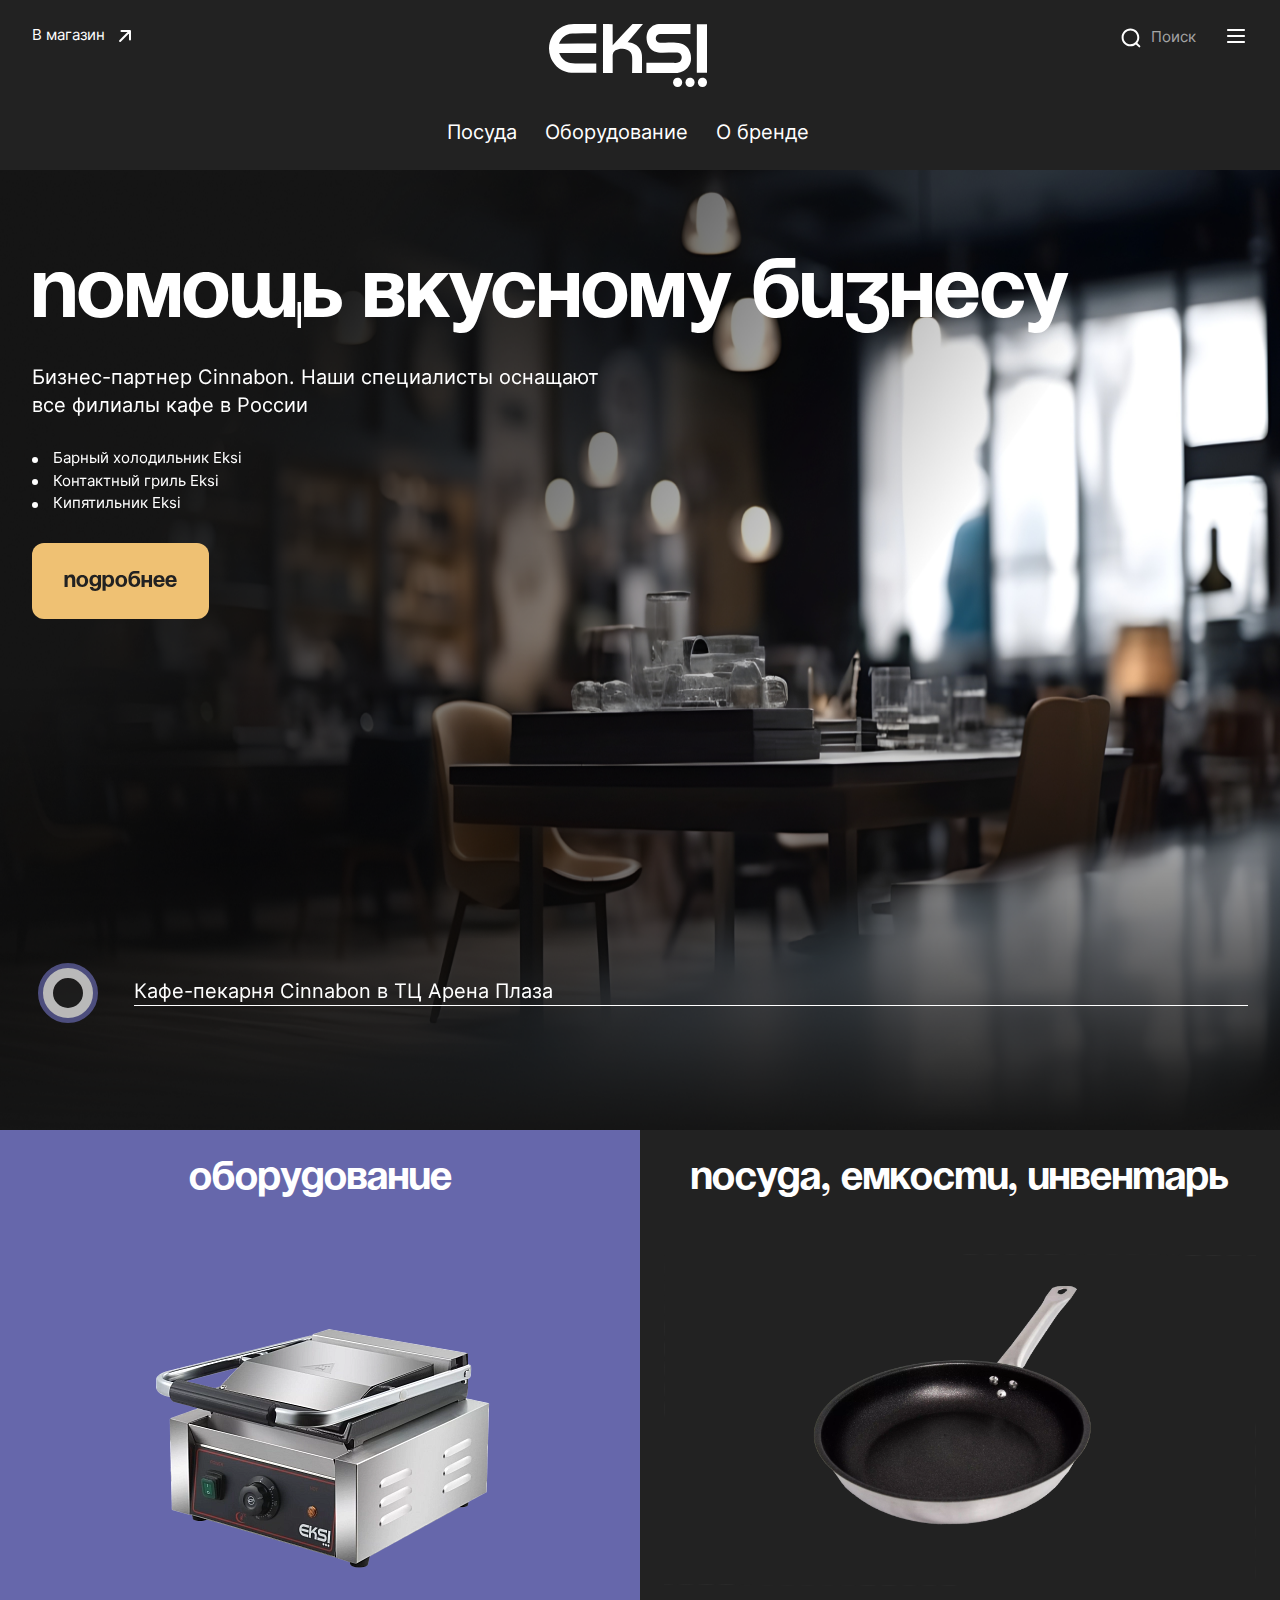
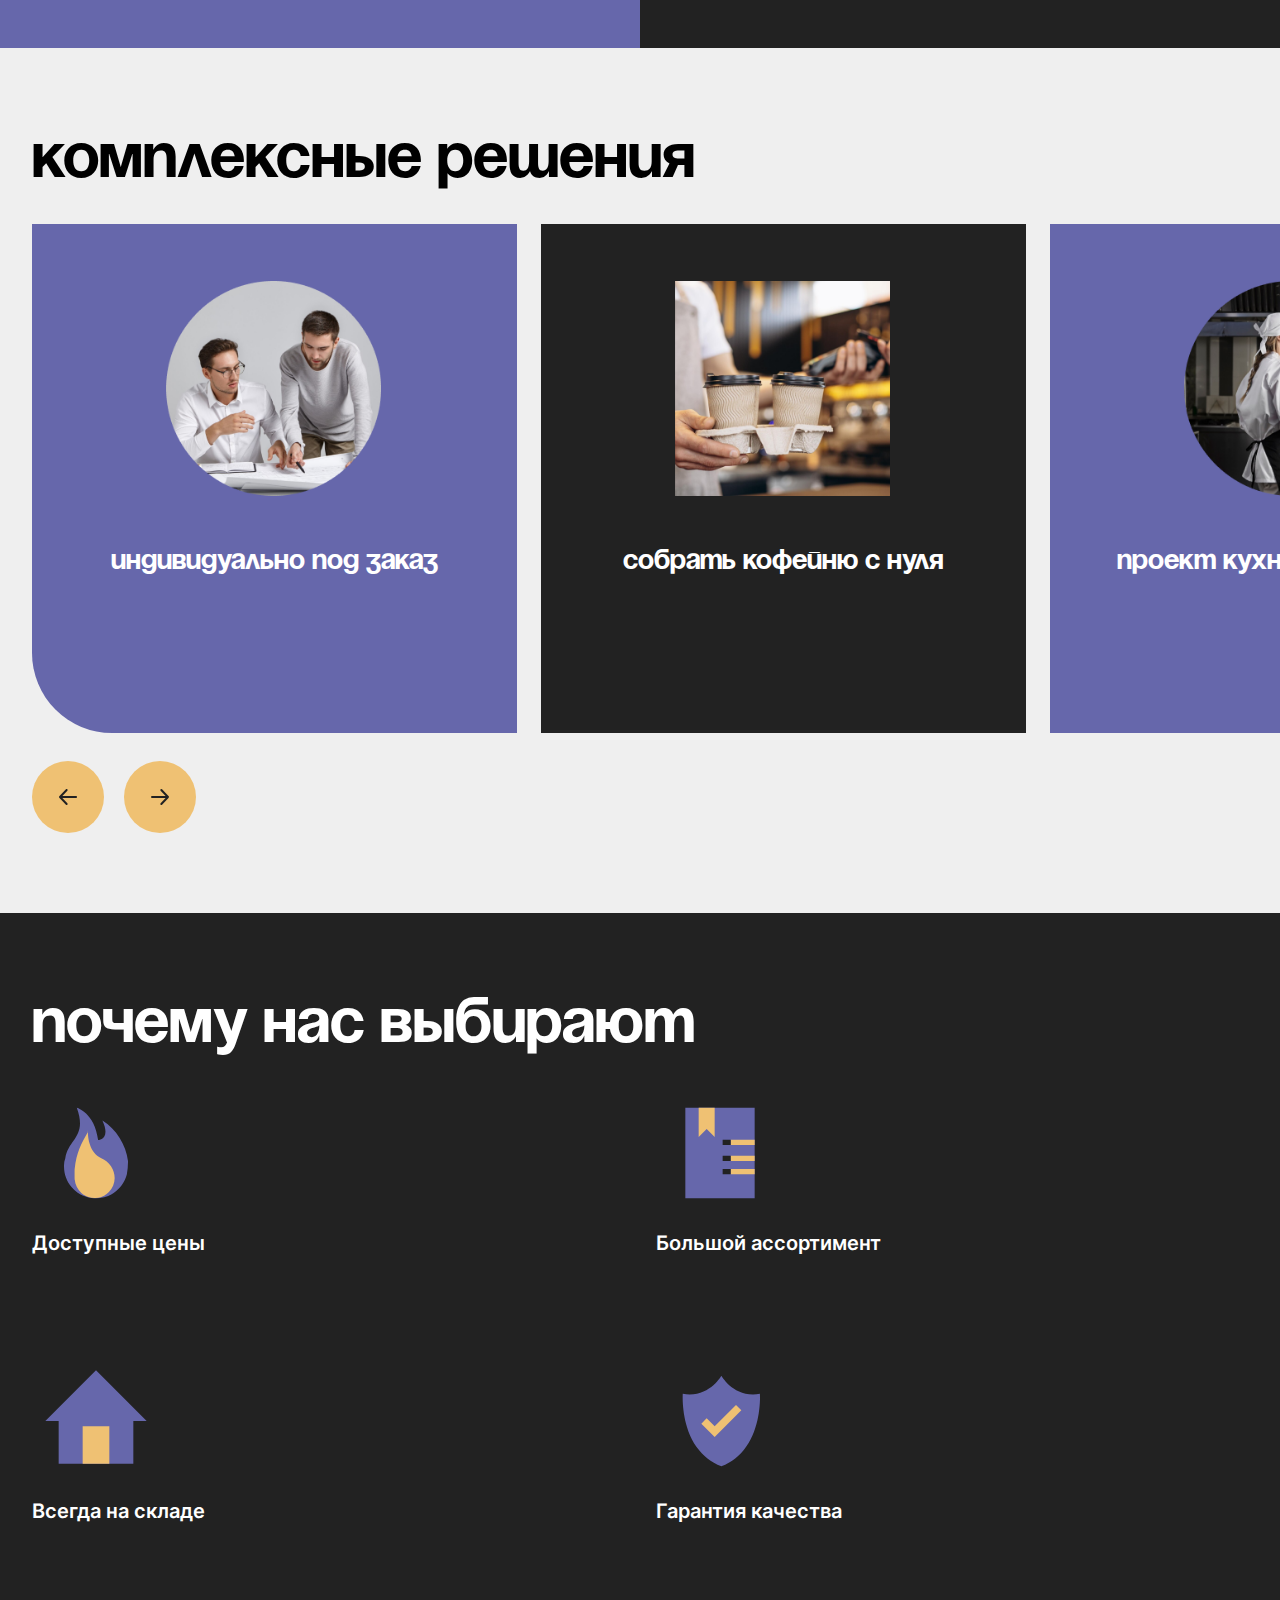
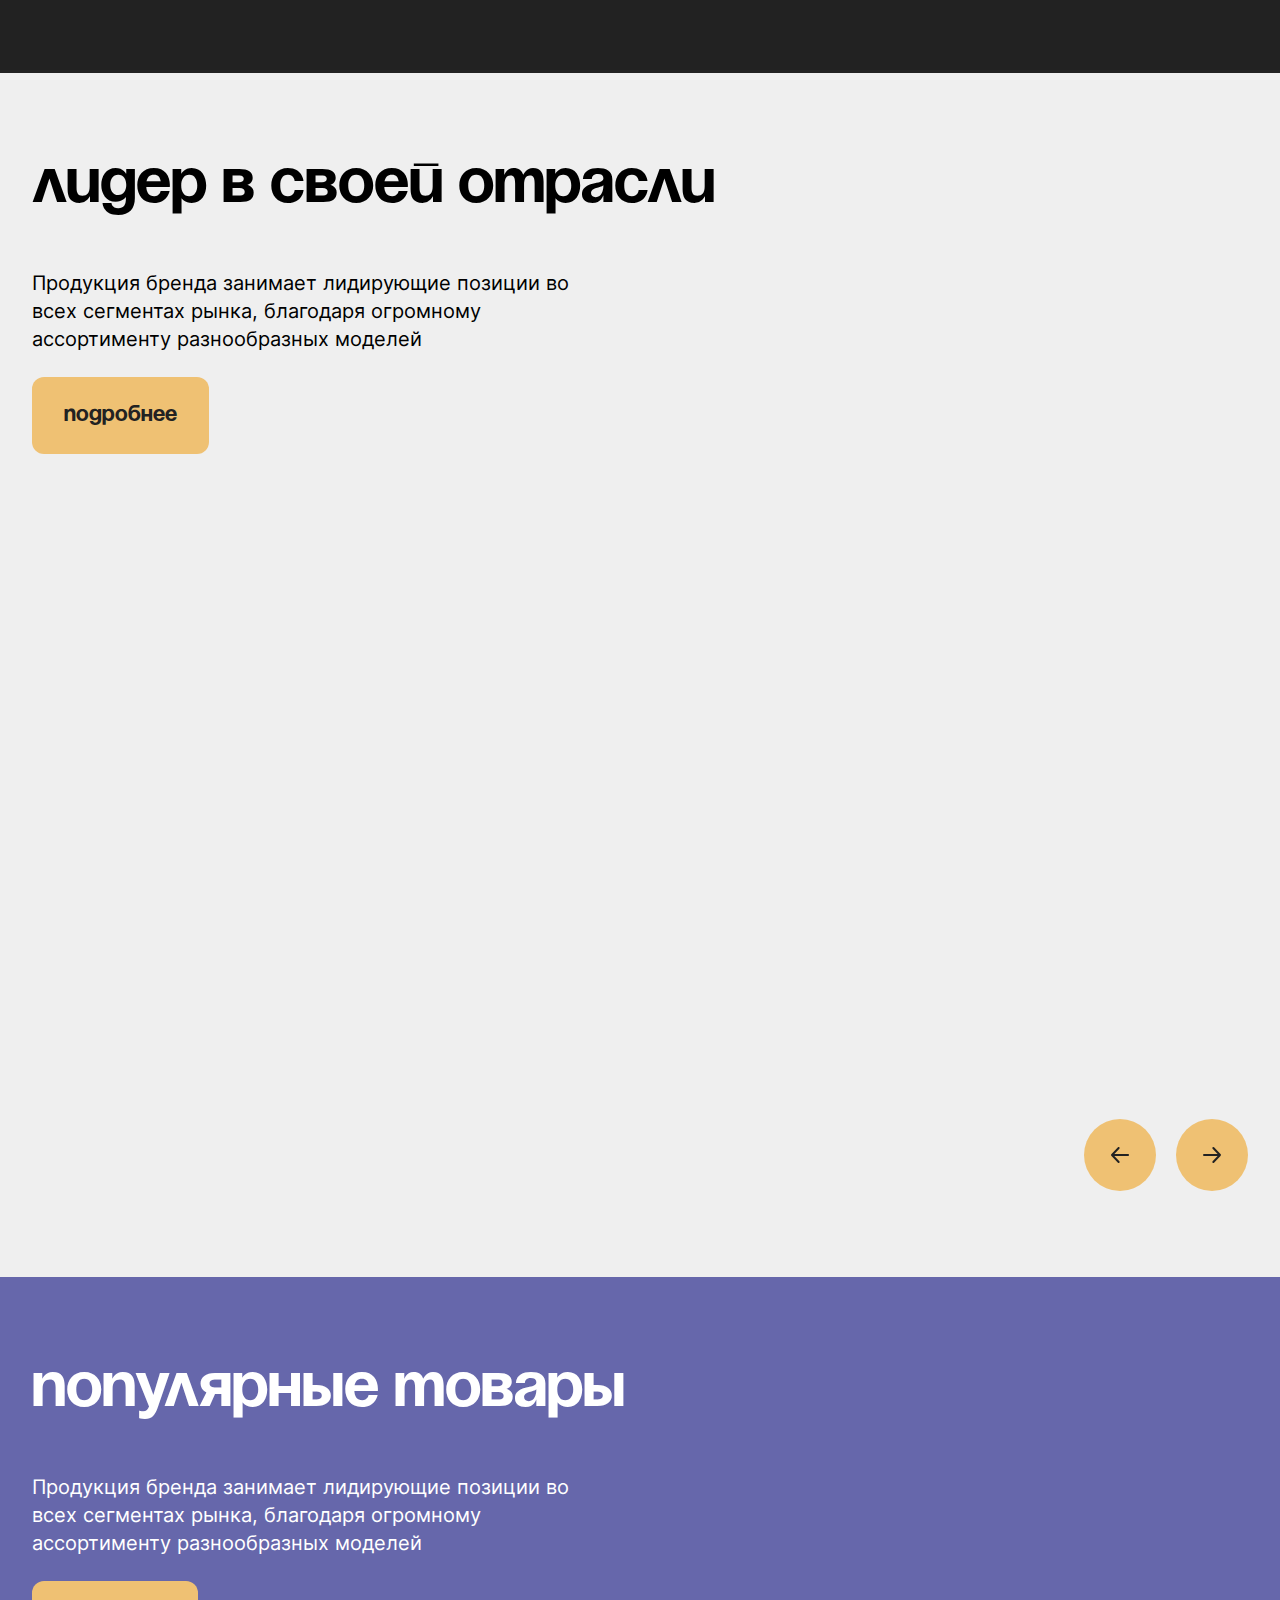
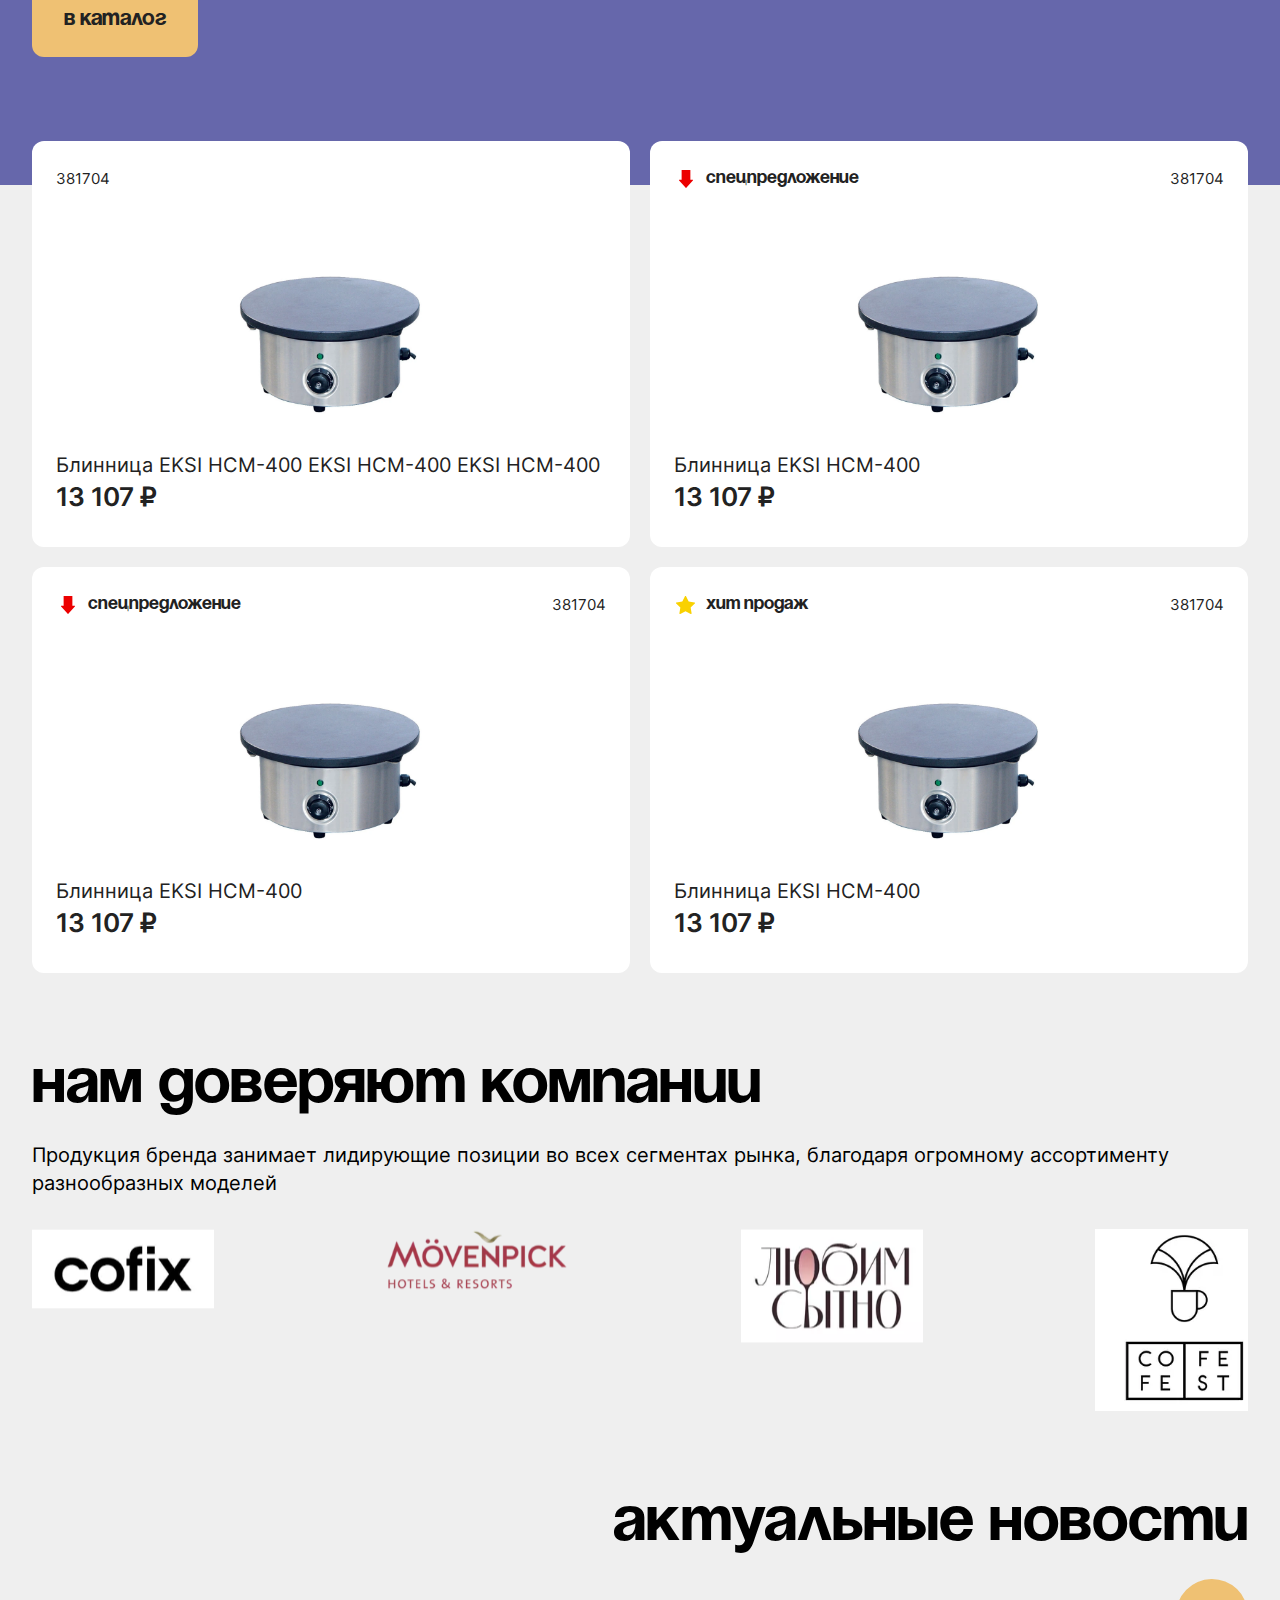
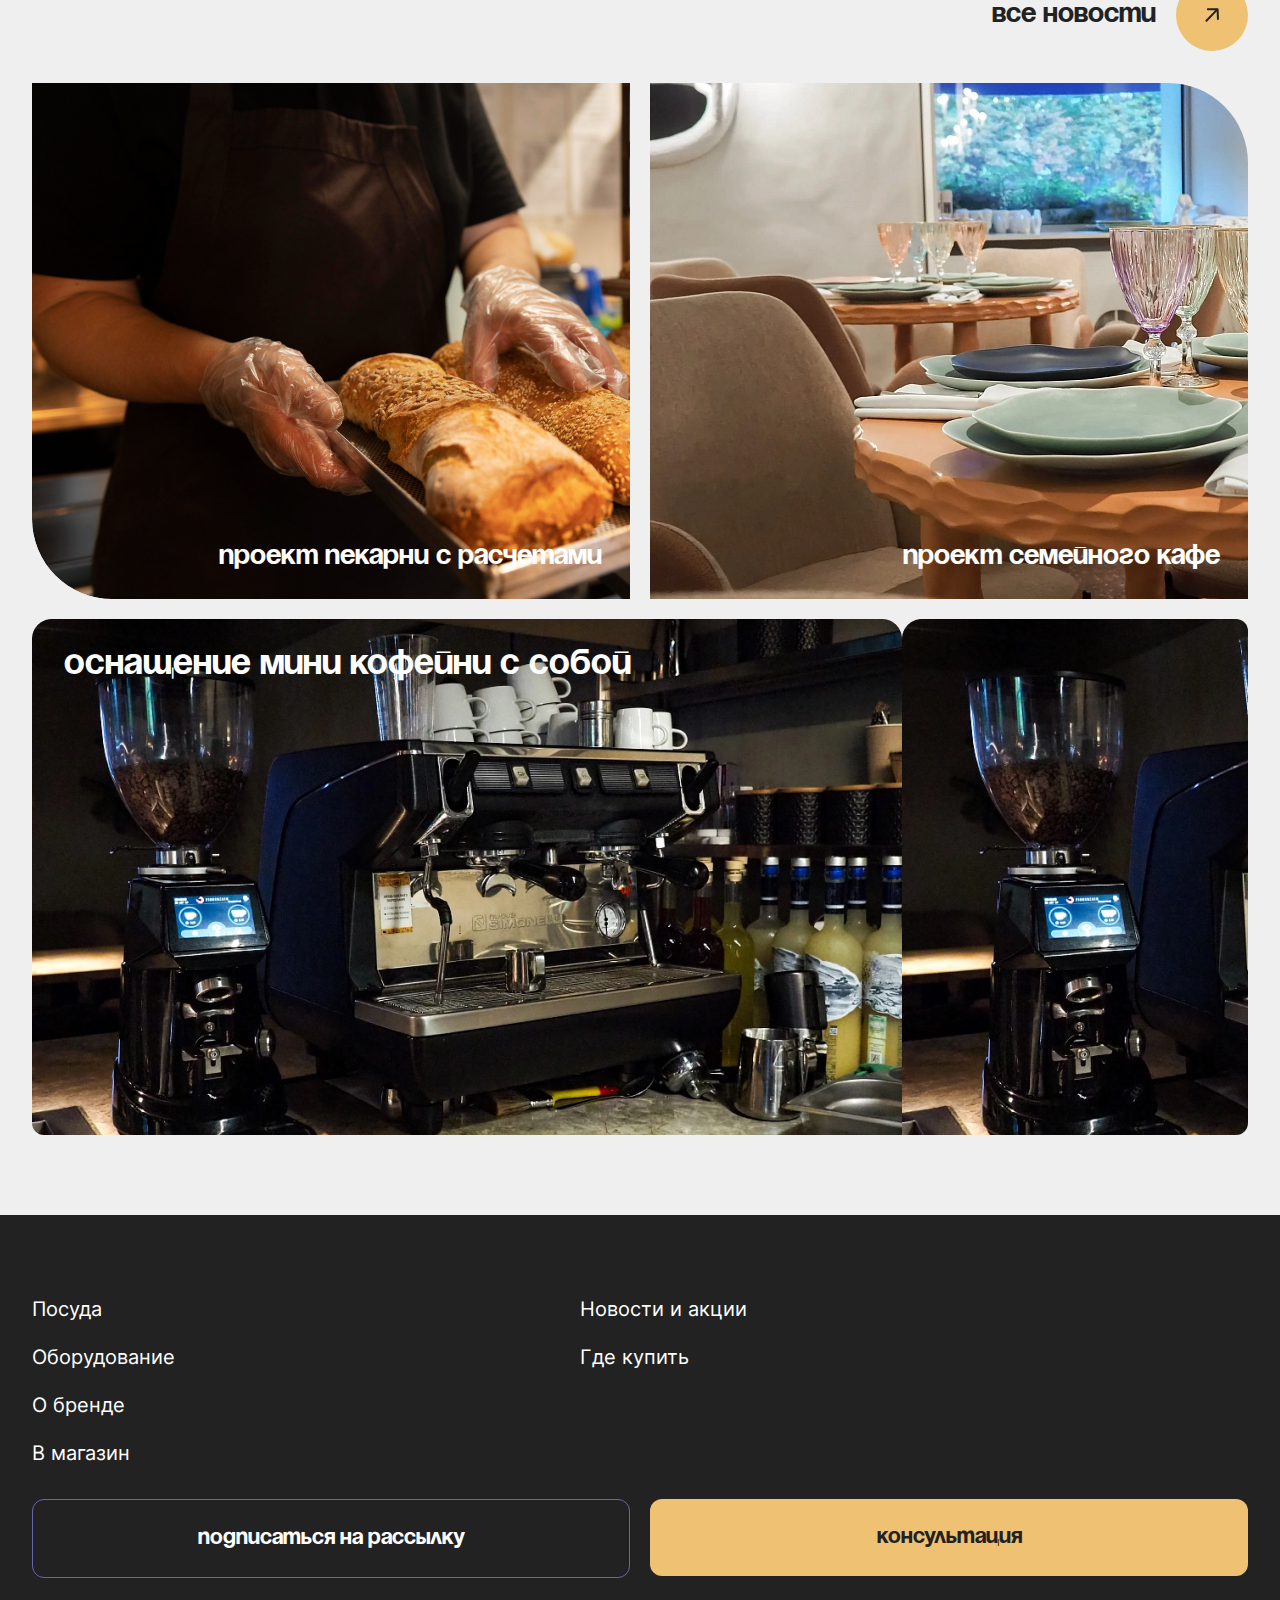
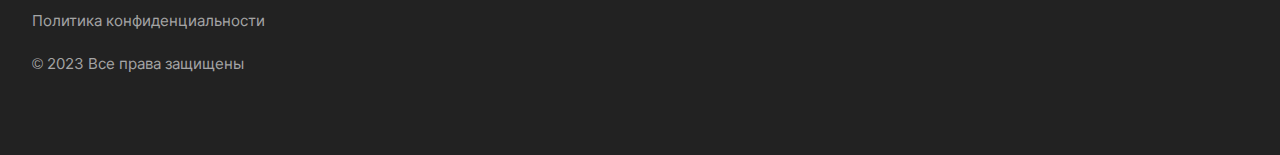
==== commit e400a78c: "правки" ====
--- a/index.html
+++ b/index.html
@@ -452,19 +452,145 @@
         </button>
       </div>
 
-      <form action="">
-        <div class="search-layout__form-group">
-          <input class="regular-input text-m-regular search-layout__input" type="search" placeholder="Введите запрос">
-          <button class="btn-reset search-layout__search-button">
-            <svg class="icon-fill" xmlns="http://www.w3.org/2000/svg" width="24" height="25" viewBox="0 0 24 25" fill="none">
-              <path fill-rule="evenodd"
-                    clip-rule="evenodd"
-                    d="M11.4416 5.09961C7.66393 5.09961 4.60156 8.16198 4.60156 11.9396C4.60156 15.7172 7.66393 18.7796 11.4416 18.7796C13.3042 18.7796 14.9929 18.0351 16.2263 16.8275C16.228 16.8259 16.2297 16.8242 16.2313 16.8226C17.4966 15.5813 18.2816 13.8521 18.2816 11.9396C18.2816 8.16198 15.2192 5.09961 11.4416 5.09961ZM18.3192 17.4937C19.5465 15.9759 20.2816 14.0436 20.2816 11.9396C20.2816 7.05741 16.3238 3.09961 11.4416 3.09961C6.55937 3.09961 2.60156 7.05741 2.60156 11.9396C2.60156 16.8218 6.55937 20.7796 11.4416 20.7796C13.499 20.7796 15.3923 20.0767 16.8944 18.898L19.7063 21.6183C20.1032 22.0023 20.7363 21.9918 21.1203 21.5949C21.5043 21.198 21.4938 20.5649 21.0969 20.1809L18.3192 17.4937Z"
-                    fill="#222222" />
-            </svg>
-          </button>
-        </div>
-      </form>
+      <div class="space-lg">
+        <form action="">
+          <div class="search-layout__form-group">
+            <input class="regular-input text-m-regular search-layout__input" type="search" placeholder="Введите запрос">
+            <button class="btn-reset search-layout__search-button">
+              <svg class="icon-fill" xmlns="http://www.w3.org/2000/svg" width="24" height="25" viewBox="0 0 24 25" fill="none">
+                <path fill-rule="evenodd"
+                      clip-rule="evenodd"
+                      d="M11.4416 5.09961C7.66393 5.09961 4.60156 8.16198 4.60156 11.9396C4.60156 15.7172 7.66393 18.7796 11.4416 18.7796C13.3042 18.7796 14.9929 18.0351 16.2263 16.8275C16.228 16.8259 16.2297 16.8242 16.2313 16.8226C17.4966 15.5813 18.2816 13.8521 18.2816 11.9396C18.2816 8.16198 15.2192 5.09961 11.4416 5.09961ZM18.3192 17.4937C19.5465 15.9759 20.2816 14.0436 20.2816 11.9396C20.2816 7.05741 16.3238 3.09961 11.4416 3.09961C6.55937 3.09961 2.60156 7.05741 2.60156 11.9396C2.60156 16.8218 6.55937 20.7796 11.4416 20.7796C13.499 20.7796 15.3923 20.0767 16.8944 18.898L19.7063 21.6183C20.1032 22.0023 20.7363 21.9918 21.1203 21.5949C21.5043 21.198 21.4938 20.5649 21.0969 20.1809L18.3192 17.4937Z"
+                      fill="#222222" />
+              </svg>
+            </button>
+          </div>
+        </form>
+      </div>
+
+      <div class="search-layout__result">
+        <div class="search-layout__group">
+          <p class="heading-xs">Категории</p>
+          <ul class="search-layout__categories">
+            <li class="tag-item">
+              <a href="#" class="tag-item__link text-dark">
+                <div class="tag-item__link-pic">
+                  <img src="./img/icons/prewew.png" alt="">
+                </div>
+                Микроволновки
+              </a>
+            </li>
+            <li class="tag-item">
+              <a href="#" class="tag-item__link text-dark">
+                <div class="tag-item__link-pic">
+                  <img src="./img/icons/prewew.png" alt="">
+                </div>
+                Микроволновки
+              </a>
+            </li>
+          </ul>
+        </div>
+        <div class="search-layout__group">
+          <p class="heading-xs">Товары</p>
+
+          <div class="search-layout__slider">
+            <div class="swiper search-layout__swiper" data-search-layout-swiper>
+              <div class="swiper-wrapper">
+                <div class="swiper-slide">
+                  <a href="product-card.html" class="product-card">
+                    <div class="product-card__top">
+                      <span class="caption text-secondary-2 text-dark">381704</span>
+                    </div>
+                    <div class="product-card__img-wrap">
+                      <img src="./img/popular-index/1.png" alt="">
+                    </div>
+                    <div class="product-card__bottom space-xxs">
+                      <h3 class="product-card__title  text-dark">Блинница EKSI HCM-400 Блинница EKSI HCM-400 ffff</h3>
+                      <p class="product-card__price text-xl-bold text-dark">13 107 ₽ </p>
+                    </div>
+                  </a>
+                </div>
+                <div class="swiper-slide">
+                  <a href="product-card.html" class="product-card">
+                    <div class="product-card__top">
+                      <div class="badge badge_akcia">
+                        <img src="./img/icons/icon-badge-akcia.svg" alt="">
+                        <span class="label-bold text-dark">акция</span>
+                      </div>
+                      <span class="caption text-secondary-2 text-dark">381704</span>
+                    </div>
+                    <div class="product-card__img-wrap">
+                      <img src="./img/popular-index/1.png" alt="">
+                    </div>
+                    <div class="product-card__bottom space-xxs">
+                      <h3 class="product-card__title  text-dark">Блинница EKSI HCM-400</h3>
+                      <p class="product-card__price text-xl-bold text-dark">13 107 ₽ </p>
+                    </div>
+                  </a>
+                </div>
+                <div class="swiper-slide">
+                  <a href="#" class="product-card">
+                    <div class="product-card__top">
+                      <div class="badge badge_akcia">
+                        <img src="./img/icons/icon-badge-akcia.svg" alt="">
+                        <span class="label-bold text-dark">акция</span>
+                      </div>
+                      <span class="caption text-secondary-2 text-dark">381704</span>
+                    </div>
+                    <div class="product-card__img-wrap">
+                      <img src="./img/popular-index/1.png" alt="">
+                    </div>
+                    <div class="product-card__bottom space-xxs">
+                      <h3 class="product-card__title  text-dark">Блинница EKSI HCM-400</h3>
+                      <p class="product-card__price text-xl-bold text-dark">13 107 ₽ </p>
+                    </div>
+                  </a>
+                </div>
+                <div class="swiper-slide">
+                  <a href="#" class="product-card">
+                    <div class="product-card__top">
+                      <div class="badge badge_akcia">
+                        <img src="./img/icons/icon-badge-akcia.svg" alt="">
+                        <span class="label-bold text-dark">акция</span>
+                      </div>
+                      <span class="caption text-secondary-2 text-dark">381704</span>
+                    </div>
+                    <div class="product-card__img-wrap">
+                      <img src="./img/popular-index/1.png" alt="">
+                    </div>
+                    <div class="product-card__bottom space-xxs">
+                      <h3 class="product-card__title  text-dark">Блинница EKSI HCM-400</h3>
+                      <p class="product-card__price text-xl-bold text-dark">13 107 ₽ </p>
+                    </div>
+                  </a>
+                </div>
+              </div>
+
+              <div class="search-layout__swiper-nav swiper-nav">
+                <button class="btn-reset swiper-nav__prev round-button" data-search-layout-prev>
+                  <svg xmlns="http://www.w3.org/2000/svg" width="24" height="24" viewBox="0 0 24 24" fill="none">
+                    <path fill-rule="evenodd"
+                          clip-rule="evenodd"
+                          d="M11.3558 4.27586C11.7558 4.65675 11.7712 5.28973 11.3903 5.68966L6.33285 11L19.9995 11C20.5518 11 20.9995 11.4477 20.9995 12C20.9995 12.5523 20.5518 13 19.9995 13L6.33284 13L11.3903 18.3103C11.7712 18.7103 11.7558 19.3433 11.3558 19.7241C10.9559 20.105 10.3229 20.0896 9.94204 19.6897L3.27537 12.6897C2.90756 12.3034 2.90756 11.6966 3.27537 11.3103L9.94204 4.31035C10.3229 3.91042 10.9559 3.89498 11.3558 4.27586Z"
+                          fill="#222222" />
+                  </svg>
+                </button>
+                <button class="btn-reset swiper-nav__next round-button" data-search-layout-next>
+                  <svg xmlns="http://www.w3.org/2000/svg" width="24" height="24" viewBox="0 0 24 24" fill="none">
+                    <path d="M13.3333 5L20 12M20 12L13.3333 19M20 12L4 12"
+                          stroke="#222222"
+                          stroke-width="2"
+                          stroke-linecap="round"
+                          stroke-linejoin="round" />
+                  </svg>
+                </button>
+              </div>
+            </div>
+
+          </div>
+        </div>
+      </div>
+
     </div>
   </div>
 </header>
@@ -516,27 +642,10 @@
             </div>
           </div>
         </div>
-
-        <div class="intro__bottom">
+        <div class="intro__bottom" data-intro-bottom>
           <div class="container intro__bottom-container">
             <div class="intro__preloader">
-
               <div class="swiper-custom-pagination"></div>
-              <!--<svg xmlns="http://www.w3.org/2000/svg" width="64" height="64" viewBox="0 0 64 64" fill="none">
-                <circle cx="32" cy="32" r="27" stroke="url(#paint0_linear_747_1731)" stroke-width="10" />
-                <defs>
-                  <linearGradient id="paint0_linear_747_1731"
-                                  x1="32"
-                                  y1="0"
-                                  x2="32"
-                                  y2="64"
-                                  gradientUnits="userSpaceOnUse">
-                    <stop offset="0.5049" stop-color="#6667AB" />
-                    <stop offset="0.505" stop-color="white" stop-opacity="0" />
-                    <stop offset="1" stop-color="white" stop-opacity="0" />
-                  </linearGradient>
-                </defs>
-              </svg>-->
             </div>
             <div class="intro__swiper-group">
               <span class="intro__swiper-caption text-light "
@@ -544,11 +653,6 @@
               </span>
               <div class="progress">
                 <div class="progress__bar"></div>
-                <!-- <div class="test">
-                   <svg xmlns="http://www.w3.org/2000/svg" width="1411" height="8" viewBox="0 0 1411 8" fill="none">
-                     <path d="M1410.35 4.35355C1410.55 4.15829 1410.55 3.84171 1410.35 3.64645L1407.17 0.464466C1406.98 0.269204 1406.66 0.269204 1406.46 0.464466C1406.27 0.659728 1406.27 0.976311 1406.46 1.17157L1409.29 4L1406.46 6.82843C1406.27 7.02369 1406.27 7.34027 1406.46 7.53553C1406.66 7.7308 1406.98 7.7308 1407.17 7.53553L1410.35 4.35355ZM0 4.5H1410V3.5H0V4.5Z" fill="white"/>
-                   </svg>
-                 </div>-->
               </div>
             </div>
             <div class="intro__swiper-nav d-tablet-none">
@@ -560,7 +664,6 @@
           </div>
         </div>
       </div>
-
     </div>
 
   </section>
@@ -920,7 +1023,6 @@
     </div>
   </section>
 </main>
-
 <footer class="footer bg-dark">
   <div class="container">
     <div class="footer__content">
@@ -965,77 +1067,115 @@
     </div>
   </div>
 </footer>
-
-
-<div class="modals">
-  <div class="graph-modal modal-custom">
-    <div class="graph-modal__container" role="dialog" aria-modal="true" data-graph-target="consult">
-      <div class="graph-modal__content">
-        <button class="btn-reset graph-modal__close js-modal-close" aria-label="Закрыть модальное окно">
-          <svg class="icon-stroke" xmlns="http://www.w3.org/2000/svg" width="24" height="24" viewBox="0 0 24 24" fill="none">
-            <path d="M20 4L4 20M20 20L4 4" stroke="#222222" stroke-width="2" stroke-linecap="round"/>
-          </svg>
-        </button>
-        <p class="heading-m space-md">получить консультацию</p>
-        <p class="space-lg">Наши специалисты свяжутся с вами в течении одного рабочего дня и помогут с подбором оборудования для вашего предприятия</p>
-
-        <form action="" class="form">
-          <div class="form__inputs space-xl">
-            <input type="text" placeholder="Ваше имя" class="custom-input text-m-regular">
-            <input type="email" placeholder="Email" class="custom-input text-m-regular">
-            <input type="tel" placeholder="Телефон" class="custom-input text-m-regular">
-          </div>
-          <div class="form__action">
-            <div class="form__agreement">
-              <label class="custom-checkbox custom-checkbox_form">
-                <input type="checkbox" checked required>
-                <span class="caption">
+<!-- modals -->
+<div class="graph-modal modal-custom">
+  <div class="graph-modal__container" role="dialog" aria-modal="true" data-graph-target="consult">
+    <div class="graph-modal__content">
+      <button class="btn-reset graph-modal__close js-modal-close" aria-label="Закрыть модальное окно">
+        <svg class="icon-stroke" xmlns="http://www.w3.org/2000/svg" width="24" height="24" viewBox="0 0 24 24" fill="none">
+          <path d="M20 4L4 20M20 20L4 4" stroke="#222222" stroke-width="2" stroke-linecap="round"/>
+        </svg>
+      </button>
+      <p class="heading-m space-md">получить консультацию</p>
+      <p class="space-lg">Наши специалисты свяжутся с вами в течении одного рабочего дня и помогут с подбором оборудования для вашего предприятия</p>
+
+      <form action="" class="form">
+        <div class="form__inputs space-xl">
+          <input type="text" placeholder="Ваше имя" class="custom-input text-m-regular">
+          <input type="email" placeholder="Email" class="custom-input text-m-regular">
+          <input type="tel" placeholder="Телефон" class="custom-input text-m-regular">
+        </div>
+        <div class="form__action">
+          <div class="form__agreement">
+            <label class="custom-checkbox custom-checkbox_form">
+              <input type="checkbox" checked required>
+              <span class="caption">
                   <span class="form__agreement-caption">
                      Нажимая кнопку «Отправить», я даю свое согласие на обработку
                   <a href="#" class="link caption text-accent">персональных данных</a>
                   </span>
                 </span>
-              </label>
-            </div>
-            <button class="text-l-bold button-filled text-dark form__button">Отправить</button>
-          </div>
-        </form>
-      </div>
-    </div>
-    <div class="graph-modal__container" role="dialog" aria-modal="true" data-graph-target="subscribe">
-      <div class="graph-modal__content">
-        <button class="btn-reset graph-modal__close js-modal-close" aria-label="Закрыть модальное окно">
-          <svg class="icon-stroke" xmlns="http://www.w3.org/2000/svg" width="24" height="24" viewBox="0 0 24 24" fill="none">
-            <path d="M20 4L4 20M20 20L4 4" stroke="#222222" stroke-width="2" stroke-linecap="round"/>
-          </svg>
-        </button>
-        <p class="heading-m space-md">подписка на рассылку</p>
-        <p class="space-lg">Будьте в курсе свежих новостей и актуальных новинок!</p>
-
-        <form action="" class="form">
-          <div class="form__inputs space-xl">
-            <input type="text" placeholder="Ваше имя" class="custom-input text-m-regular">
-            <input type="email" placeholder="Email" class="custom-input text-m-regular">
-          </div>
-          <div class="form__action">
-            <div class="form__agreement">
-              <label class="custom-checkbox custom-checkbox_form">
-                <input type="checkbox" checked required>
-                <span class="caption">
+            </label>
+          </div>
+          <button class="text-l-bold button-filled text-dark form__button">Отправить</button>
+        </div>
+      </form>
+    </div>
+  </div>
+  <div class="graph-modal__container" role="dialog" aria-modal="true" data-graph-target="subscribe">
+    <div class="graph-modal__content">
+      <button class="btn-reset graph-modal__close js-modal-close" aria-label="Закрыть модальное окно">
+        <svg class="icon-stroke" xmlns="http://www.w3.org/2000/svg" width="24" height="24" viewBox="0 0 24 24" fill="none">
+          <path d="M20 4L4 20M20 20L4 4" stroke="#222222" stroke-width="2" stroke-linecap="round"/>
+        </svg>
+      </button>
+      <p class="heading-m space-md">подписка на рассылку</p>
+      <p class="space-lg">Будьте в курсе свежих новостей и актуальных новинок!</p>
+
+      <form action="" class="form">
+        <div class="form__inputs space-xl">
+          <input type="text" placeholder="Ваше имя" class="custom-input text-m-regular">
+          <input type="email" placeholder="Email" class="custom-input text-m-regular">
+        </div>
+        <div class="form__action">
+          <div class="form__agreement">
+            <label class="custom-checkbox custom-checkbox_form">
+              <input type="checkbox" checked required>
+              <span class="caption">
                   <span class="form__agreement-caption">
                      Нажимая кнопку «Отправить», я даю свое согласие на обработку
                   <a href="#" class="link caption text-accent">персональных данных</a>
                   </span>
                 </span>
-              </label>
-            </div>
-            <button class="text-l-bold button-filled text-dark form__button">Отправить</button>
-          </div>
-        </form>
-      </div>
+            </label>
+          </div>
+          <button class="text-l-bold button-filled text-dark form__button">Отправить</button>
+        </div>
+      </form>
     </div>
   </div>
+  <div class="graph-modal__container" role="dialog" aria-modal="true" data-graph-target="success-consult">
+    <div class="graph-modal__content">
+      <button class="btn-reset graph-modal__close js-modal-close" aria-label="Закрыть модальное окно">
+        <svg class="icon-stroke" xmlns="http://www.w3.org/2000/svg" width="24" height="24" viewBox="0 0 24 24" fill="none">
+          <path d="M20 4L4 20M20 20L4 4" stroke="#222222" stroke-width="2" stroke-linecap="round"/>
+        </svg>
+      </button>
+      <p class="heading-m space-md">запрос отправлен</p>
+      <p class="space-xl">Спасибо! Наши специалисты свяжутся с вами в течении одного рабочего дня</p>
+      <button class="text-l-bold button-filled text-dark js-modal-close"
+              aria-label="Закрыть модальное окно">Закрыть</button>
+    </div>
+  </div>
+  <div class="graph-modal__container" role="dialog" aria-modal="true" data-graph-target="success-subscription">
+    <div class="graph-modal__content">
+      <button class="btn-reset graph-modal__close js-modal-close" aria-label="Закрыть модальное окно">
+        <svg class="icon-stroke" xmlns="http://www.w3.org/2000/svg" width="24" height="24" viewBox="0 0 24 24" fill="none">
+          <path d="M20 4L4 20M20 20L4 4" stroke="#222222" stroke-width="2" stroke-linecap="round"/>
+        </svg>
+      </button>
+      <p class="heading-m space-md">Подписка оформлена</p>
+      <p class="space-xl">Спасибо! Теперь вы сможете получить письма с выгодными предложениями и скидками на указанный email</p>
+      <button class="text-l-bold button-filled text-dark js-modal-close"
+              aria-label="Закрыть модальное окно">Закрыть</button>
+    </div>
+  </div>
+  <div class="graph-modal__container" role="dialog" aria-modal="true" data-graph-target="error">
+    <div class="graph-modal__content">
+      <button class="btn-reset graph-modal__close js-modal-close" aria-label="Закрыть модальное окно">
+        <svg class="icon-stroke" xmlns="http://www.w3.org/2000/svg" width="24" height="24" viewBox="0 0 24 24" fill="none">
+          <path d="M20 4L4 20M20 20L4 4" stroke="#222222" stroke-width="2" stroke-linecap="round"/>
+        </svg>
+      </button>
+      <p class="heading-m space-md">Ошибка!</p>
+      <p class="space-xl">Произошла какая-то ошибка, форма не отправлена,  пожалуйста, попробуйте еще раз</p>
+      <button class="text-l-bold button-filled text-dark js-modal-close"
+              aria-label="Закрыть модальное окно">Закрыть</button>
+    </div>
+  </div>
+
 </div>
+
 
 <script type="text/javascript" src="./js/libs/swiper/swiper-bundle.min.js" defer></script>
 <script type="text/javascript" src="./js/libs/smooth-scroll/smooth-scroll.min.js" defer></script>
--- a/css/common.css
+++ b/css/common.css
@@ -583,6 +583,10 @@
   gap: var(--space-sm);
 }
 
+.swiper-nav__lock {
+  display: none;
+}
+
 .regular-input {
   padding: var(--space-sm) var(--space-md);
   background-color: var(--white-main);
@@ -680,6 +684,11 @@
 
 .breadcrumbs__link {
   color: var(--black-main);
+  transition: var(--transition);
+}
+
+.breadcrumbs__link:not(.breadcrumbs__link_active):hover {
+  color: var(--text-accent-hover);
 }
 
 .breadcrumbs__item {
@@ -694,6 +703,11 @@
   height: 1.5rem;
   background-image: url("data:image/svg+xml;charset=UTF-8,%3csvg xmlns='http://www.w3.org/2000/svg' width='24' height='24' viewBox='0 0 24 24' fill='none'%3e%3cpath d='M18 12C18 15.3137 15.3137 18 12 18C8.68629 18 6 15.3137 6 12C6 8.68629 8.68629 6 12 6C15.3137 6 18 8.68629 18 12Z' fill='%23222222' fill-opacity='0.2'/%3e%3cpath d='M15 12C15 13.6569 13.6569 15 12 15C10.3431 15 9 13.6569 9 12C9 10.3431 10.3431 9 12 9C13.6569 9 15 10.3431 15 12Z' stroke='%23222222' stroke-opacity='0.2' stroke-width='6'/%3e%3c/svg%3e");
   margin: 0 var(--space-xxs);
+  transition: var(--transition);
+}
+
+.breadcrumbs__item:has(.breadcrumbs__link:not(.breadcrumbs__link_active)):hover::before {
+  background-image: url("data:image/svg+xml;charset=UTF-8,%3csvg xmlns='http://www.w3.org/2000/svg' width='24' height='24' viewBox='0 0 24 24' fill='none'%3e%3cpath d='M15 12C15 13.6569 13.6569 15 12 15C10.3431 15 9 13.6569 9 12C9 10.3431 10.3431 9 12 9C13.6569 9 15 10.3431 15 12Z' fill='%236264C4FF' stroke='%236264C4FF' stroke-width='6'/%3e%3c/svg%3e");
 }
 
 .breadcrumbs__link_active {
--- a/css/style.css
+++ b/css/style.css
@@ -130,6 +130,11 @@
   gap: var(--space-sm);
 }
 
+.side-menu__wrapper_level-2 .side-menu__list {
+  height: 35.25rem;
+  overflow-y: scroll;
+}
+
 .side-menu__link {
   display: flex;
   gap: var(--space-sm);
@@ -168,11 +173,12 @@
   position: fixed;
   top: 0;
   padding: 40px 0;
-  width: 100%;
   background-color: var(--bg-primary-white);
   z-index: 2000;
-  height: 100vh;
-  -ms-transform-origin: 0 0;
+  width: 100%;
+  height: 100%;
+  overflow-x: hidden;
+  overflow-y: auto;
   transform-origin: 0 0;
   transform: rotateX(-90deg);
   transition: transform .3s linear;
@@ -211,6 +217,83 @@
   top: 25px;
 }
 
+.search-layout__result {
+  display: flex;
+  flex-direction: column;
+  gap: var(--space-lg);
+}
+
+.search-layout__group {
+  display: flex;
+  flex-direction: column;
+  gap: var(--space-sm);
+}
+
+.search-layout__categories {
+  display: flex;
+  gap: var(--space-sm);
+  align-items: center;
+}
+
+.tag-item {
+  border-radius: var(--radius-sm);
+  background: var(--bg-secondary-white);
+}
+
+.tag-item__link {
+  display: flex;
+  align-items: center;
+  gap: var(--space-xs);
+  padding: var(--space-xs) var(--space-sm);
+  transition: var(--transition);
+  border-radius: var(--radius-sm);
+}
+
+.tag-item__link:hover {
+  background: var(--bg-accent-hover);
+  color: var(--white-main);
+}
+
+.tag-item__link-pic {
+  width: 2.5rem;
+  height: 2.5rem;
+  padding: var(--space-xxxs);
+}
+
+.tag-item__link-pic img {
+  width: 100%;
+  height: 100%;
+  object-fit: contain;
+}
+
+.search-layout__swiper {
+  display: flex;
+  flex-direction: column;
+  gap: var(--space-sm);
+  height: 40rem;
+}
+
+.search-layout__swiper .product-card {
+  height: 100%;
+}
+
+@media (max-width: 1280px) {
+  .search-layout__swiper {
+    height: 32.6rem;
+  }
+}
+
+@media (max-width: 767px) {
+  .search-layout__categories {
+    flex-direction: column;
+    align-items: flex-start;
+  }
+
+  .search-layout__swiper {
+    height: auto;
+  }
+}
+
 /* intro */
 
 .intro {
@@ -240,6 +323,7 @@
 .intro__slide {
   background-size: 100% 100%;
   background-repeat: no-repeat;
+  order: 0;
 }
 
 .intro__slide_1 {
@@ -272,7 +356,7 @@
   bottom: 100px;
   z-index: 1;
 
-  order: -1;
+  order: 1;
   width: 100%;
 }
 
@@ -314,7 +398,7 @@
   background: var(--bg-accent);
 }
 
-@-webkit-keyframes progress {
+/*@-webkit-keyframes progress {
   0% {
     stroke-dashoffset: -75;
     opacity: 1;
@@ -357,11 +441,11 @@
     opacity: 0;
     stroke-dashoffset: 0;
   }
-}
+}*/
 
 @keyframes progress {
   0% {
-    stroke-dashoffset: -75;
+    stroke-dashoffset: 190;
     opacity: 1;
   }
   95% {
@@ -397,34 +481,23 @@
 }
 
 .swiper-pagination-bullet--svg-animation svg {
-  -webkit-transform: rotate(-90deg);
-  -moz-transform: rotate(-90deg);
-  -ms-transform: rotate(-90deg);
-  -o-transform: rotate(-90deg);
   transform: rotate(-90deg);
 }
 
 .swiper-pagination-bullet--svg-animation .svg__circle-inner {
   stroke: var(--white-main);
   fill: transparent;
-  -webkit-transition: all 0.7s ease;
-  -moz-transition: all 0.7s ease;
-  -ms-transition: all 0.7s ease;
-  -o-transition: all 0.7s ease;
-  transition: all 0.7s ease;
-}
-
-.swiper-pagination-bullet-active .svg__circle {
+  transition: all 0.9s ease;
+}
+
+.swiper-pagination-bullet-active.animate .svg__circle {
   stroke: #6667AB;
-  stroke-dasharray: 130;
-  stroke-dashoffset: 50;
-  -webkit-animation: progress 7s ease-in-out 1 forwards;
-  -moz-animation: progress 7s ease-in-out 1 forwards;
-  -ms-animation: progress 7s ease-in-out 1 forwards;
-  animation: progress 7s ease-in-out 1 forwards;
-}
-
-.swiper-pagination-bullet-active .svg__circle-inner {
+  stroke-dasharray: 190;
+  stroke-dashoffset: 0;
+  animation: progress 15s ease-in-out 1 forwards;
+}
+
+.swiper-pagination-bullet-active.animate .svg__circle-inner {
   fill: var(--black-main);
 }
 
@@ -437,42 +510,6 @@
     opacity: 1;
     transform: translate3d(0, 0, 0)
   }
-}
-
-.intro__swiper .swiper-slide-active .intro__slide-heading {
-  animation: fadeInUpSD 1s both 1s;
-}
-
-.intro__swiper .swiper-slide-active .intro__slide-text {
-  animation: fadeInUpSD 1s both 1.5s;
-}
-
-.intro__swiper .swiper-slide-active .intro__slide-list {
-  animation: fadeInUpSD 1s both 2s;
-}
-
-.intro__swiper .swiper-slide-active .intro__slide-link {
-  animation: fadeInUpSD 1s both 2.5s;
-}
-
-.intro__swiper .swiper-slide-active ~ .intro__bottom .intro__preloader {
-  animation: fadeInUpSD 1s both 3s;
-}
-
-.intro__swiper .swiper-slide-active ~ .intro__bottom .intro__swiper-caption {
-  animation: fadeInUpSD 1s both 3.5s;
-}
-
-.intro__swiper .swiper-slide-active ~ .intro__bottom .intro__swiper-arrow-wr {
-  animation: fadeInUpSD 1s both 4s;
-}
-
-.intro__swiper .swiper-slide-active ~ .intro__bottom .intro__swiper-next-square {
-  animation: fadeInUpSD 1s both 5s;
-}
-
-.intro__swiper .swiper-slide-active ~ .intro__bottom .intro__swiper-next-text {
-  animation: fadeInUpSD 1s both 5.5s;
 }
 
 .progress {
@@ -503,61 +540,59 @@
 .progress.animate .progress__bar:after {
   transition: width linear;
   width: 100%;
-  transition-duration: 5s;
-}
-
-/*
-.test svg {
-  width: 0;
-}
-
-.progress.animate .test svg {
-  transition: width linear;
-  width: 100%;
-  height: 100%;
-  transition-duration: 5s;
-}*/
-
-/*.long-arrow-right {
-  display: block;
-  margin: 30px auto;
-  width: 5px;
-  height: 5px;
-  border-top: 1px solid var(--white-main);
-  border-left: 1px solid var(--white-main);
-  transform: rotate(135deg);
-}
-
-.long-arrow-right::after {
-  content: "";
-  display: block;
-  width: 1px;
-  height: 45px;
-  background-color: var(--white-main);
-  transform: rotate(-45deg) translate(15.5px, 7px);
-  left: 0;
-  top: 0;
-}*/
-
-/*
-.progress__bar::before {
-  content: "";
-  position: absolute;
-  left: 0;
-  top: -4px;
-  width: 0;
-  height: 0;
-  border-style: solid;
-  border-width: 4px 0 4px 7px;
-  border-color: transparent transparent transparent var(--white-main);
-}
-
-.progress.animate .progress__bar:before {
-  transition: all linear;
-  transform: translate(1000px,0);
-  transition-duration: 5s;
-}
-*/
+  transition-duration: 7.5s;
+}
+
+
+.intro__bottom {
+  opacity: 0;
+  transition: opacity 0.6s ease-in;
+}
+
+.intro__bottom.animate {
+  opacity: 1;
+  transition: opacity 0.6s ease-in;
+}
+
+.intro__swiper .swiper-slide-active .intro__slide-heading {
+  animation: fadeInUpSD 1s both 1.5s;
+}
+
+.intro__swiper .swiper-slide-active .intro__slide-text {
+  animation: fadeInUpSD 1s both 2.0s;
+}
+
+.intro__swiper .swiper-slide-active .intro__slide-list {
+  animation: fadeInUpSD 1s both 2.5s;
+}
+
+.intro__swiper .swiper-slide-active .intro__slide-link {
+  animation: fadeInUpSD 1s both 3s;
+}
+
+.intro__swiper .intro__bottom.animate .intro__preloader {
+  animation: fadeInUpSD 1s both 3.5s;
+}
+
+.intro__swiper .intro__bottom.animate .intro__swiper-caption {
+  animation: fadeInUpSD 1s both 4s;
+}
+
+.intro__swiper .intro__bottom.animate .progress__bar {
+  animation: fadeInUpSD 1s both 4.5s;
+}
+
+.intro__swiper .intro__bottom.animate .intro__swiper-arrow-wr {
+  animation: fadeInUpSD 1s both 4.5s;
+}
+
+.intro__swiper .intro__bottom.animate .intro__swiper-next-square {
+  animation: fadeInUpSD 1s both 7.5s;
+}
+
+.intro__swiper .intro__bottom.animate .intro__swiper-next-text {
+  animation: fadeInUpSD 1s both 8s;
+}
 
 /*categories*/
 
@@ -1462,12 +1497,19 @@
   cursor: pointer;
   border: none;
   outline: none;
-  font-size: 14px;
-  color: #333333;
   position: absolute;
   top: 0;
   left: 0;
   user-select: none;
+  transition: var(--transition);
+}
+
+.dropdown-sort input:hover {
+  color: var(--text-accent-hover);
+}
+
+.dropdown-sort:hover::before {
+  border-color: var(--text-accent-hover);
 }
 
 .dropdown-sort input::-webkit-input-placeholder { /* WebKit, Blink, Edge */
@@ -1502,12 +1544,10 @@
 
 .dropdown-sort .options {
   width: 100%;
-  padding: var(--space-xs) var(--space-sm);
   border-radius: var(--radius-xs);
   cursor: pointer;
   background: var(--bg-secondary-white);
   outline: none;
-  font-size: 20px;
   overflow: hidden;
   position: absolute;
   top: 60px;
@@ -1522,13 +1562,12 @@
 }
 
 .dropdown-sort .options .option {
-  padding: 12px;
   transition: all 0.3s ease;
-  font-size: 14px;
-  font-style: normal;
-  font-weight: 400;
-  line-height: 18px;
-  color: #333333;
+  padding: var(--space-xs) var(--space-sm);
+}
+
+.dropdown-sort .options .option:hover {
+  color: var(--text-accent-hover);
 }
 
 .dropdown-sort .options .option:not(:last-of-type) {
@@ -1550,7 +1589,7 @@
 
 .dropdown-sort.opened::before {
   transform: rotate(135deg);
-  top: 17px;
+  top: 25px;
 }
 
 /* pagination */
@@ -1805,6 +1844,62 @@
   border-bottom-left-radius: var(--radius-lg);
 }
 
+@media (max-width: 1280px) {
+  .product-inner__row {
+    display: flex;
+    flex-direction: column;
+  }
+}
+
+
+
+/* product card slider */
+
+.slider_product .slider__thumbs {
+  height: 34rem;
+}
+
+.slider_product .slider__images {
+  max-width: 39.5rem;
+  height: 39.5rem;
+}
+
+.slider_product .slider__images img {
+  height: 100%;
+  object-fit: contain;
+}
+
+.slider_product .slider__thumbs .slider__image-wrap {
+  width: 7.5rem;
+  height: 7.5rem;
+}
+
+.slider_product .slider__thumbs img {
+  border-radius: var(--radius-sm);
+  border: 1px solid var(--border-secondary);
+  width: 100%;
+  height: 100%;
+  object-fit: cover;
+  cursor: pointer;
+}
+
+.slider_product .slider__col {
+  width: max-content;
+  gap: var(--space-xs);
+}
+
+.slider_product .slider__thumbs .swiper-slide {
+  transition: opacity 0.3s ease-in;
+}
+
+.slider_product .slider__thumbs .swiper-slide:not(.swiper-slide-thumb-active) {
+  opacity: 0.4;
+}
+
+.slider_product .slider__thumbs .swiper-slide:not(.swiper-slide-thumb-active):hover {
+  opacity: 1;
+}
+
 /* video block in product card */
 
 .slider .swiper {
@@ -1865,27 +1960,9 @@
   object-fit: cover;
 }
 
-@media (max-width: 767.98px) {
-  .slider__flex {
-    flex-direction: column-reverse;
-  }
-
-  .slider__col {
-    flex-direction: row;
-    align-items: center;
-    margin-right: 0;
-    margin-top: 24px;
-    width: 100%;
-  }
-
-  .slider__images {
-    width: 100%;
-  }
-
-  .slider__thumbs {
-    height: 100px;
-    width: calc(100% - 96px);
-    margin: 0 16px;
+@media (max-width: 1280px) {
+  .slider_product-video .slider__flex {
+    flex-direction: column;
   }
 
 }
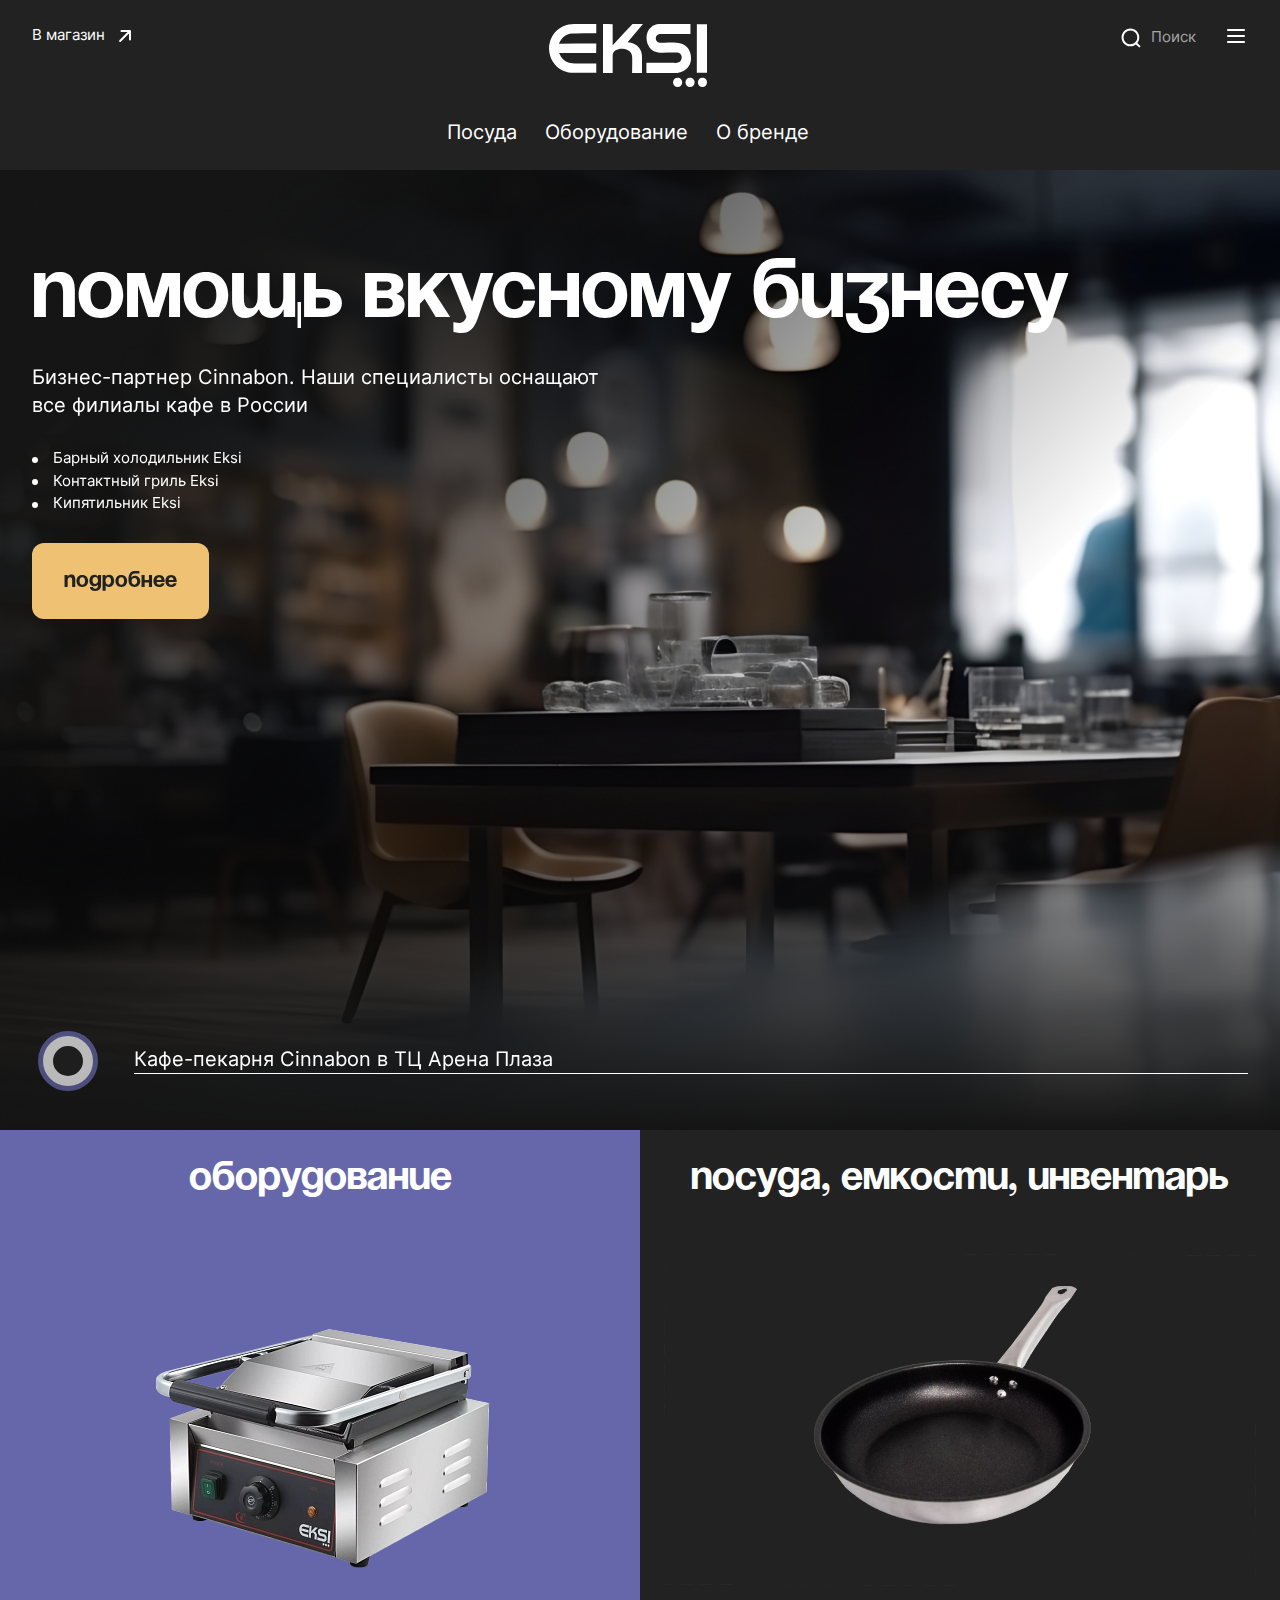
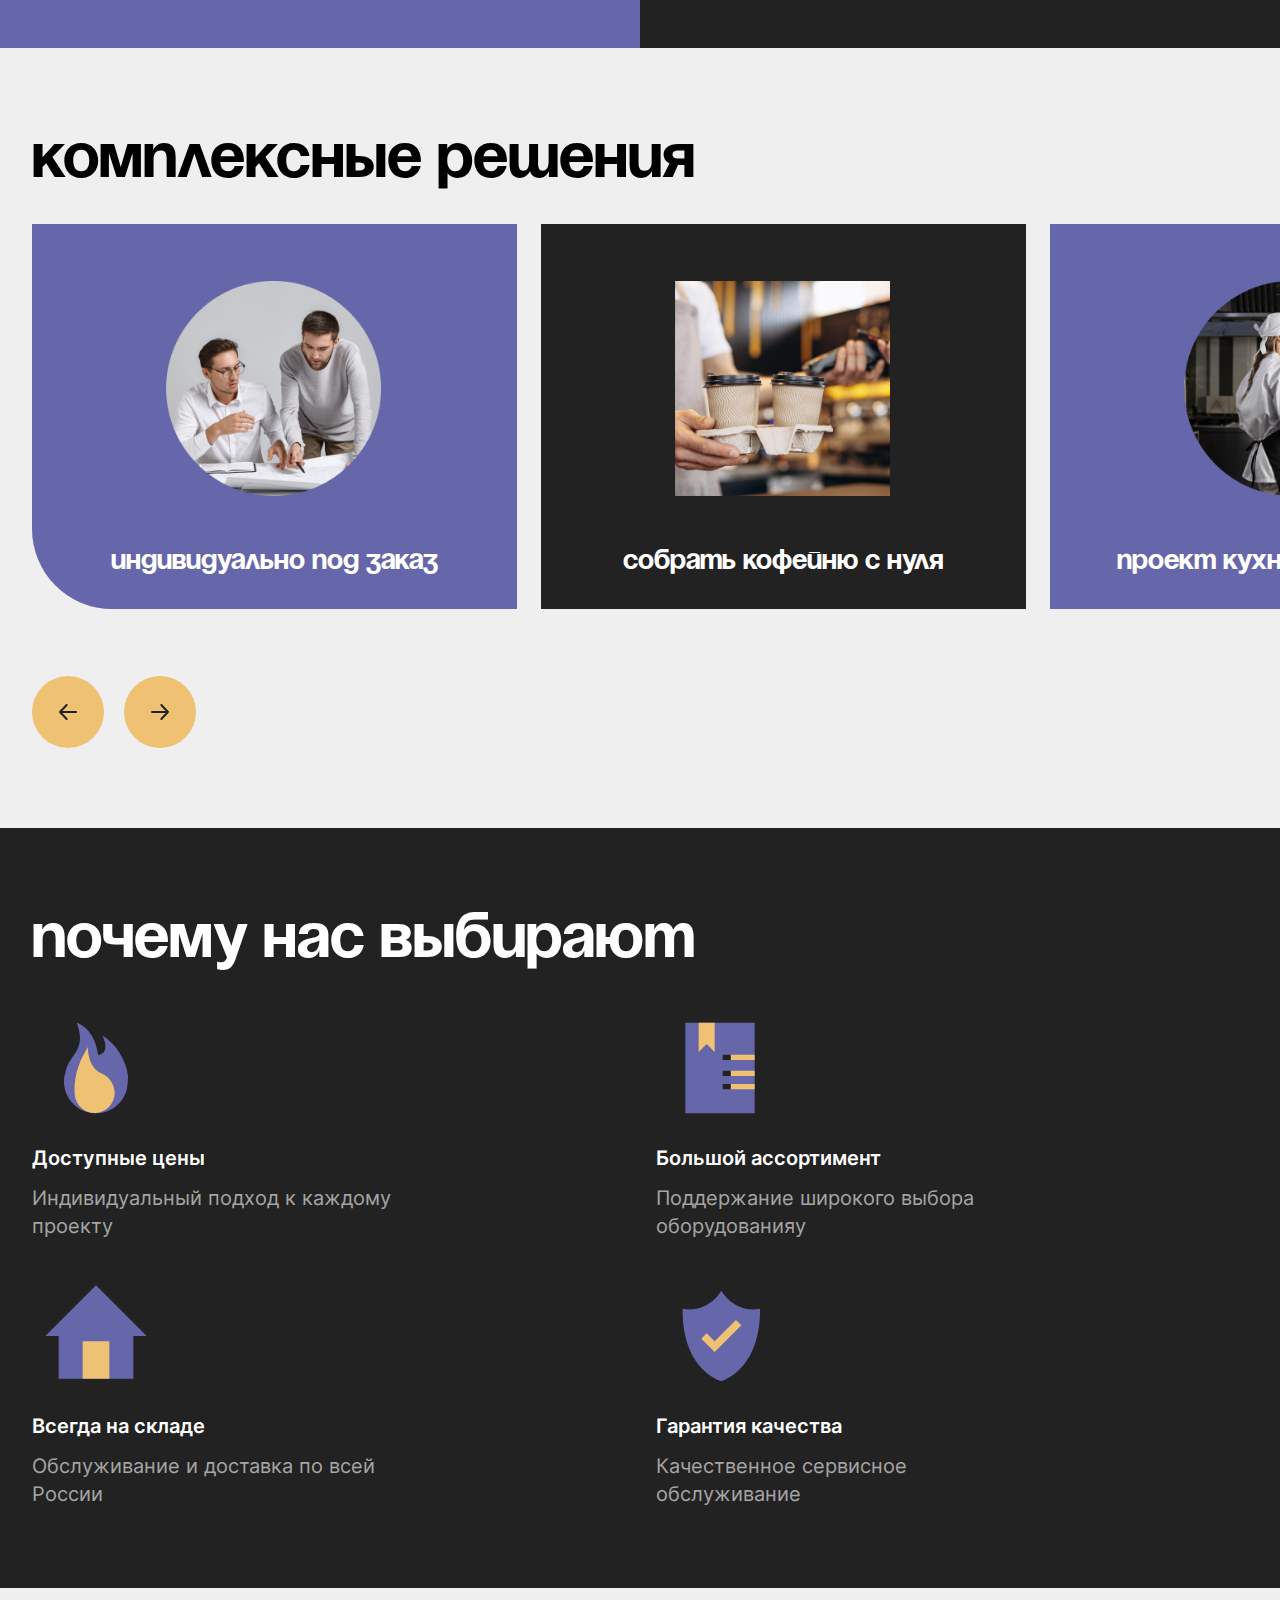
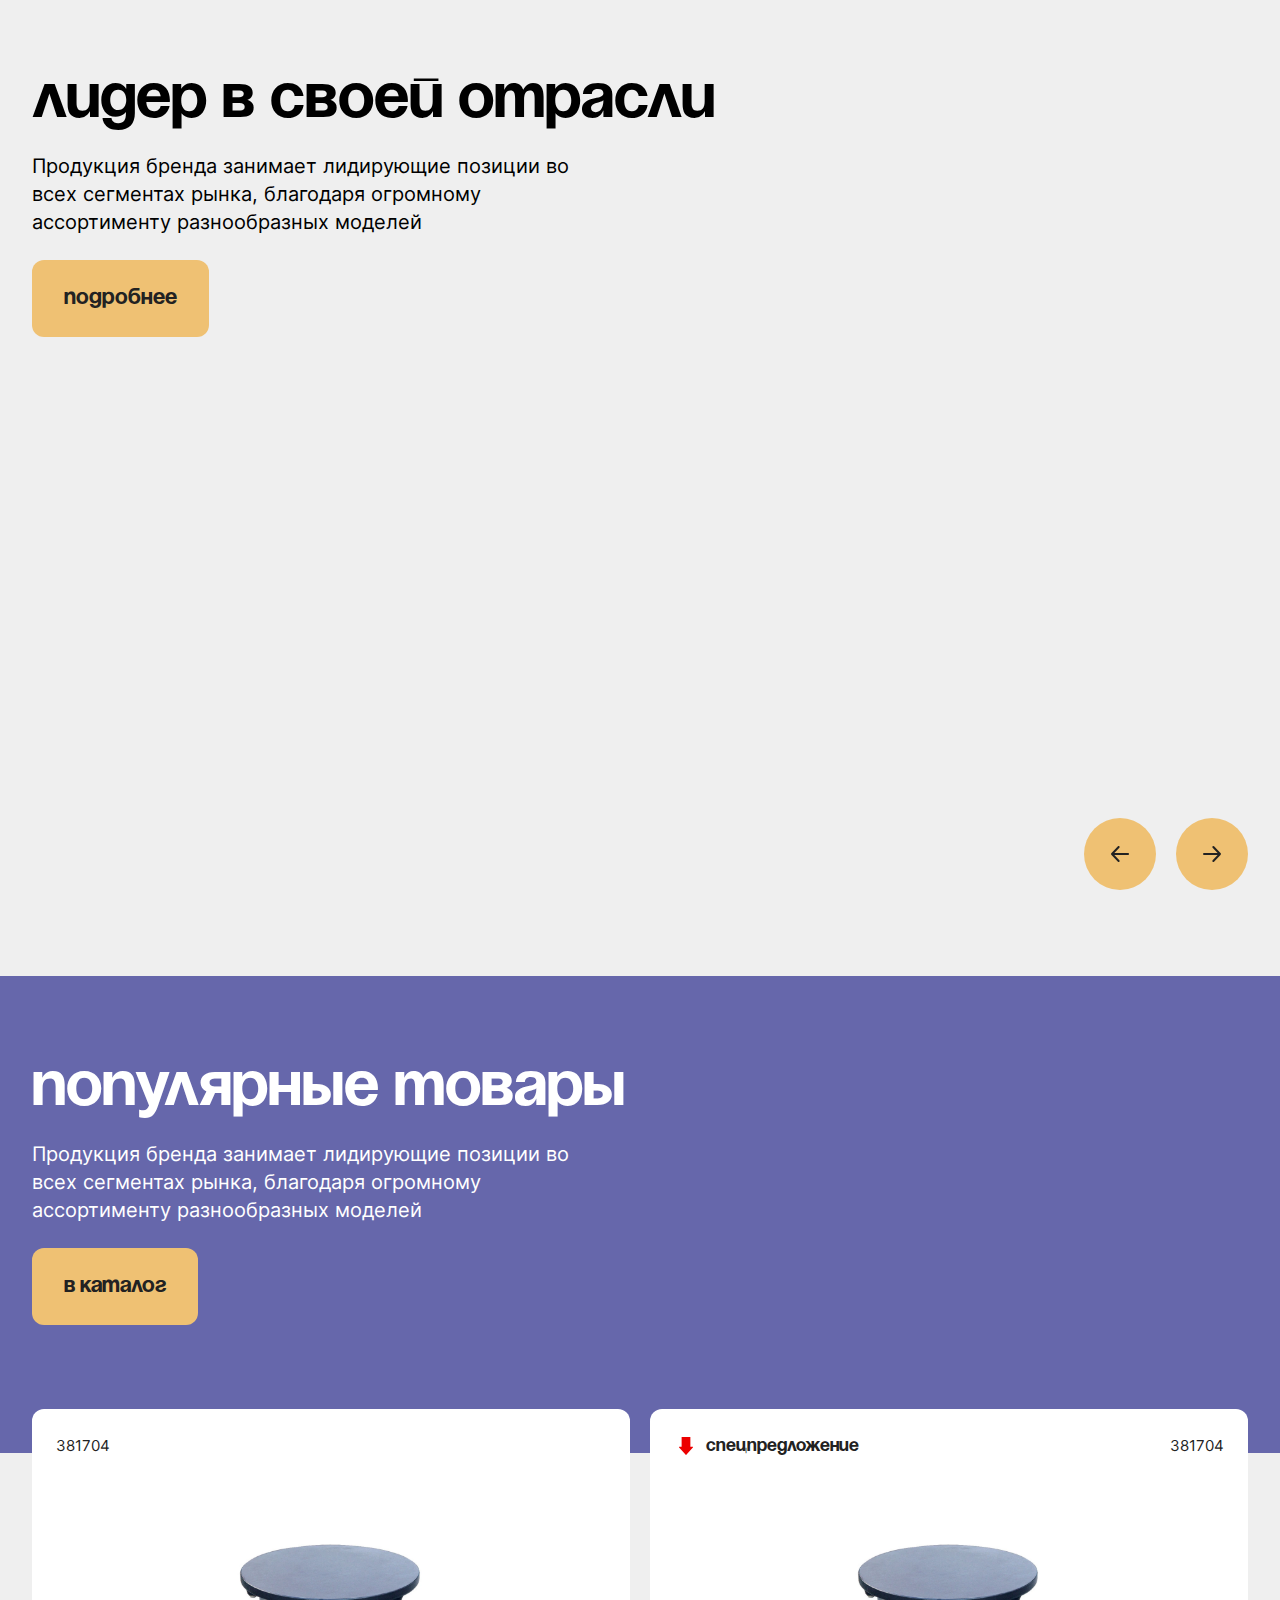
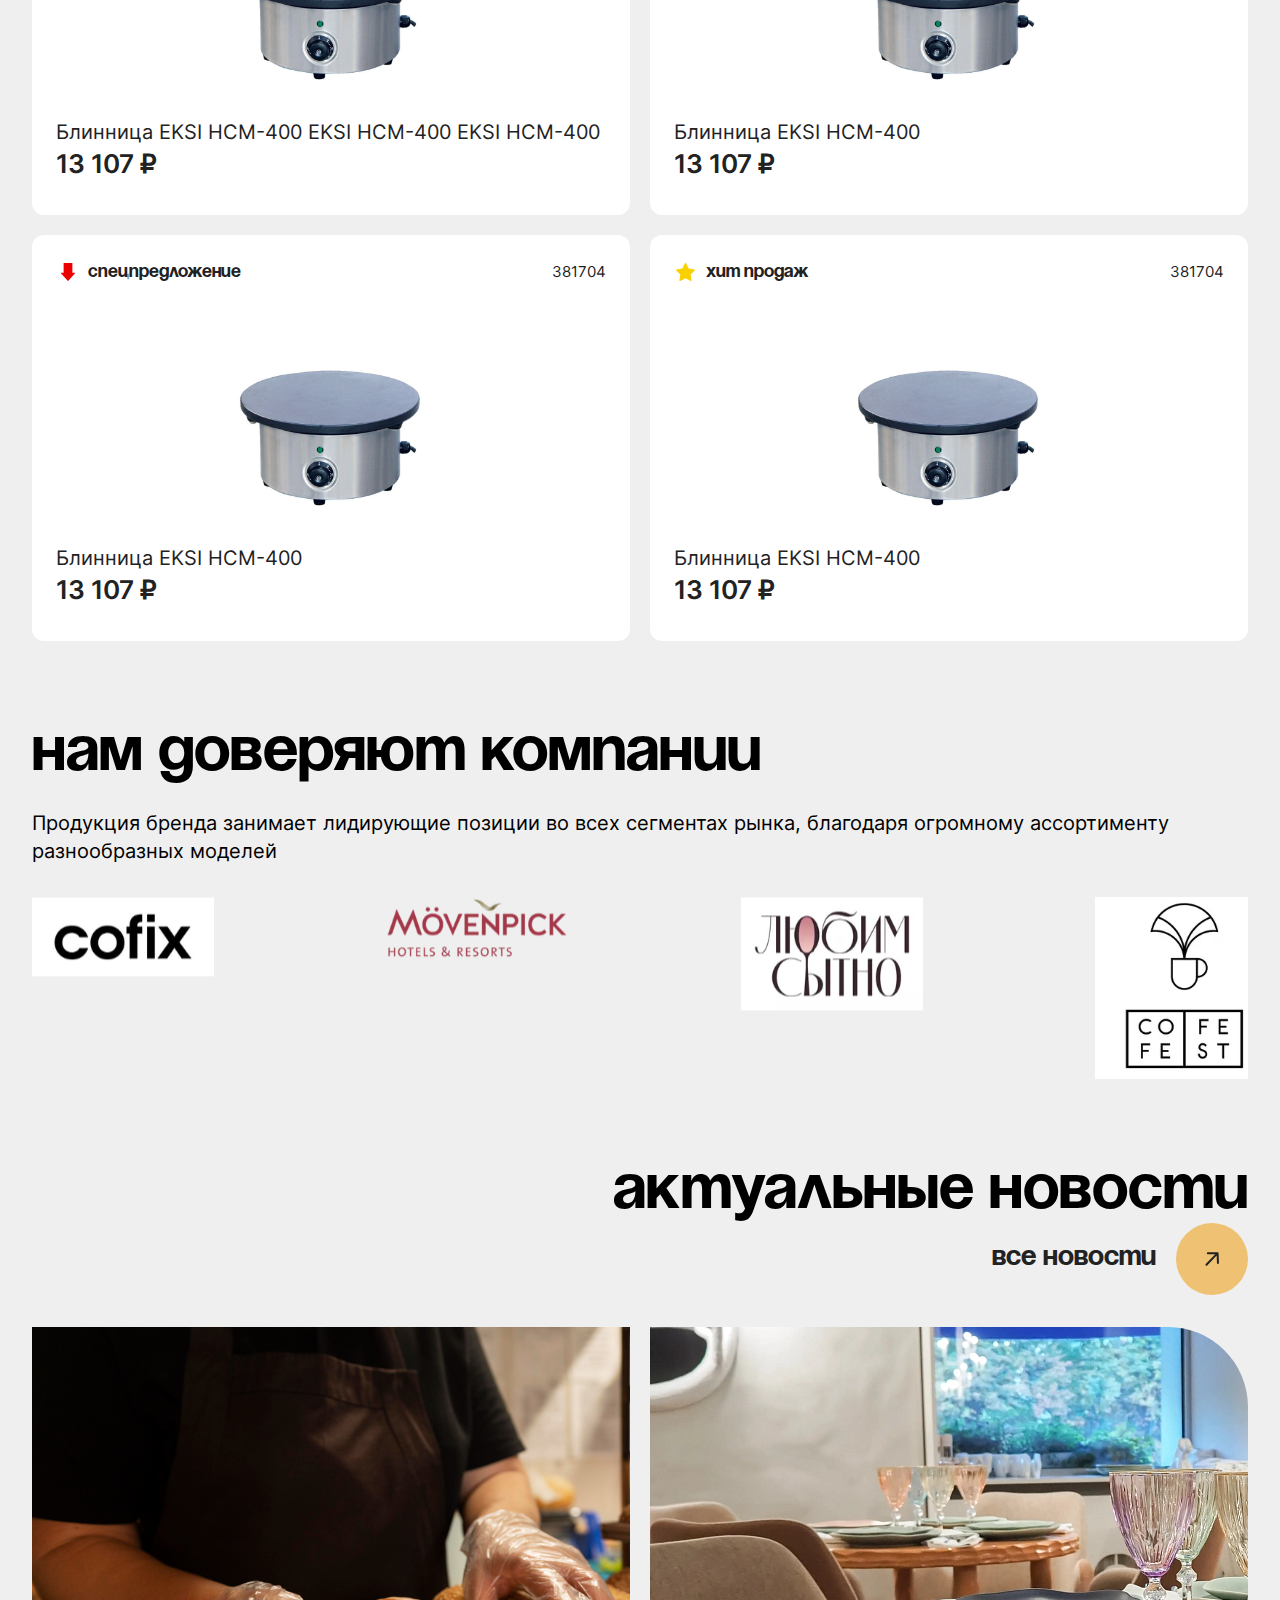
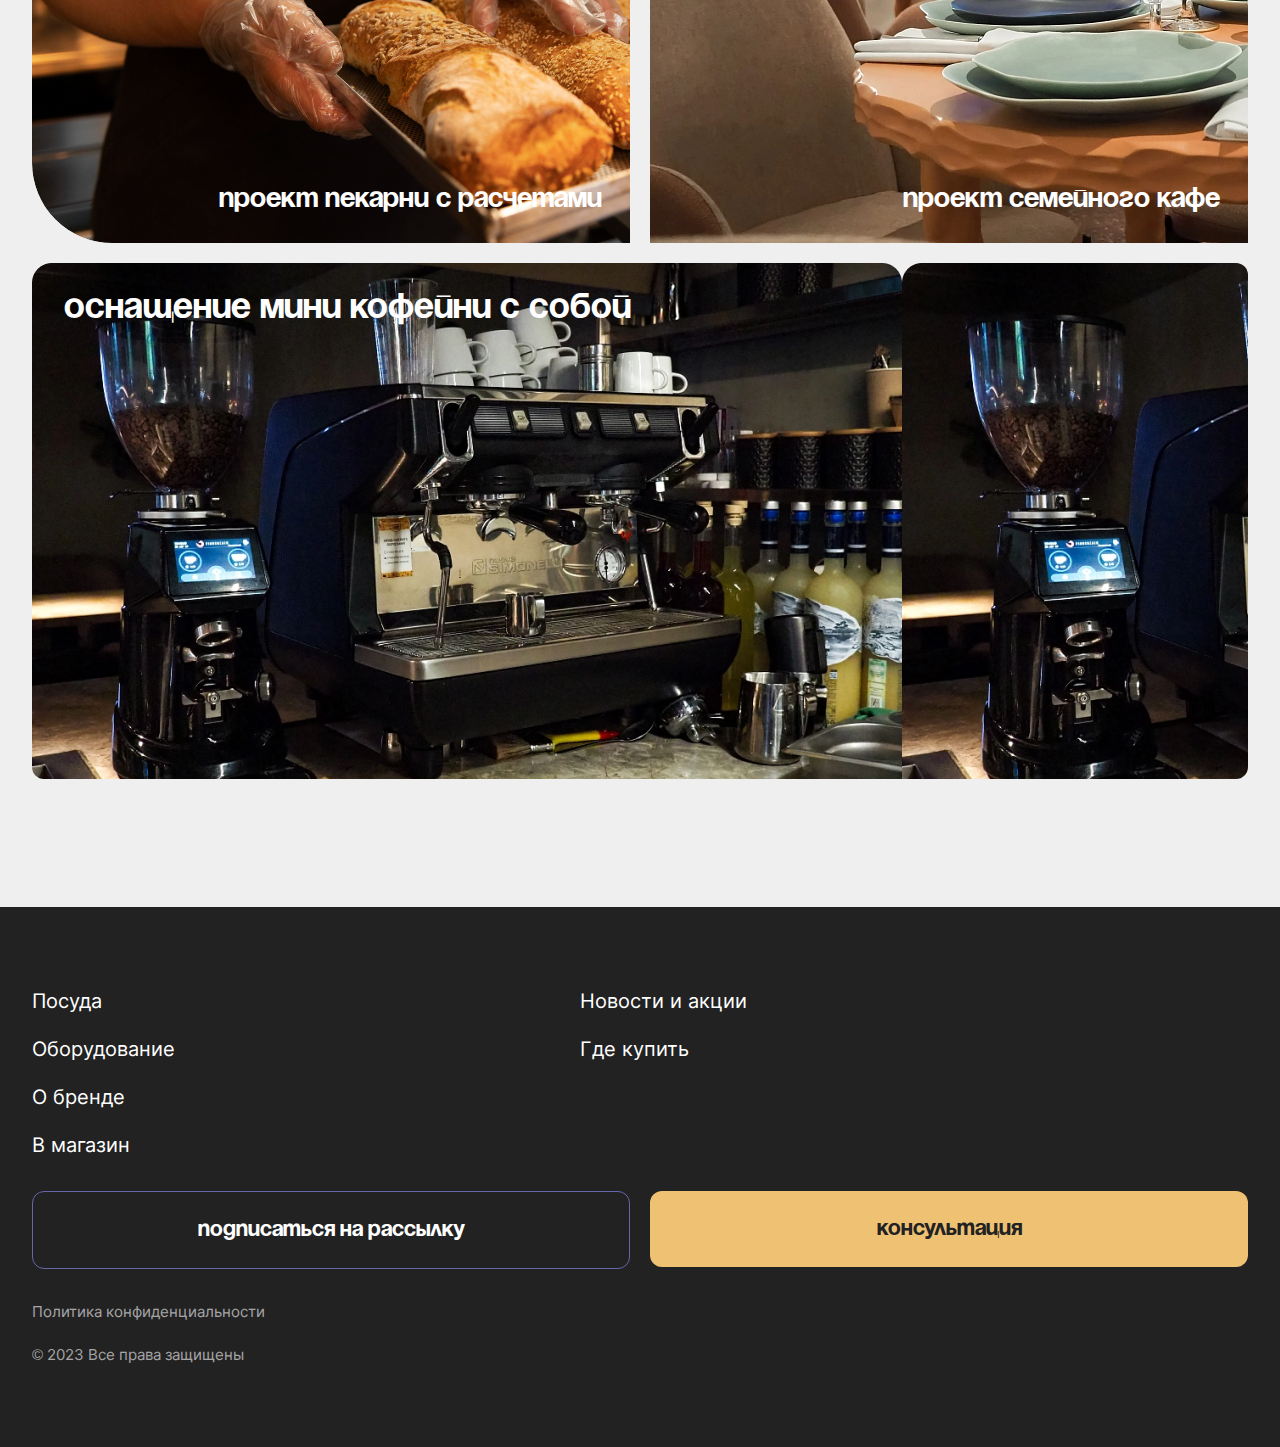
==== commit df10d41c: "about brand" ====
--- a/index.html
+++ b/index.html
@@ -8,12 +8,10 @@
   <meta name="format-detection" content="telephone=yes">
   <title>Профессиональная посуда из фарфора</title>
   <link rel="stylesheet" type="text/css" href="css/libs/swiper/swiper-bundle.min.css" />
-  <link rel="stylesheet" type="text/css" href="css/libs/fancybox/fancybox.css" />
   <link rel="stylesheet" type="text/css" href="css/libs/animate/animate.min.css" />
   <link rel="stylesheet" type="text/css" href="css/libs/graph-modal/graph-modal.min.css" />
   <link rel="stylesheet" href="css/base.css">
   <link rel="stylesheet" href="css/fonts.css">
-  <link rel="stylesheet" href="css/common.css">
   <link rel="stylesheet" href="css/style.css">
 
 </head>
@@ -648,7 +646,7 @@
               <div class="swiper-custom-pagination"></div>
             </div>
             <div class="intro__swiper-group">
-              <span class="intro__swiper-caption text-light "
+              <span class="intro__swiper-caption text-light text-s-regular"
                     data-intro-current-insert-text>
               </span>
               <div class="progress">
@@ -658,7 +656,7 @@
             <div class="intro__swiper-nav d-tablet-none">
               <button class="btn-reset intro__swiper-next" data-intro-next>
                 <span class="intro__swiper-next-square"></span>
-                <span class=" intro__swiper-next-text" data-intro-next-insert-text></span>
+                <span class="text-s-regular intro__swiper-next-text" data-intro-next-insert-text></span>
               </button>
             </div>
           </div>
@@ -669,11 +667,11 @@
   </section>
   <section class="categories space-xxl">
     <h2 class="visually-hidden">Оборудование</h2>
-    <a href="#" class="categories__block categories__block_purple">
+    <a href="catalog.html" class="categories__block categories__block_purple">
       <p class="heading-m categories__title">Оборудование</p>
       <img src="./img/categories-index/cat-1.png" alt="">
     </a>
-    <a href="#" class="categories__block categories__block_dark">
+    <a href="catalog-2.html" class="categories__block categories__block_dark">
       <p class="heading-m categories__title">Посуда, емкости,
         инвентарь</p>
       <img src="./img/categories-index/cat-2.png" alt="">
@@ -769,22 +767,22 @@
         <div class="features__block">
           <img src="./img/features-index/1.svg" alt="Доступные цены">
           <p class="text-s-semi-bold text-light">Доступные цены</p>
-          <p class=" text-secondary">Индивидуальный подход к каждому проекту</p>
+          <p class="text-secondary-2">Индивидуальный подход к каждому проекту</p>
         </div>
         <div class="features__block">
           <img src="./img/features-index/2.svg" alt="Большой ассортимент">
           <p class="text-s-semi-bold text-light">Большой ассортимент</p>
-          <p class=" text-secondary">Поддержание широкого выбора оборудованияу</p>
+          <p class="text-secondary-2">Поддержание широкого выбора оборудованияу</p>
         </div>
         <div class="features__block">
           <img src="./img/features-index/3.svg" alt="Всегда на складе">
           <p class="text-s-semi-bold text-light">Всегда на складе</p>
-          <p class=" text-secondary">Обслуживание и доставка по всей России</p>
+          <p class="text-secondary-2">Обслуживание и доставка по всей России</p>
         </div>
         <div class="features__block">
           <img src="./img/features-index/4.svg" alt="Гарантия качества">
           <p class="text-s-semi-bold text-light">Гарантия качества</p>
-          <p class=" text-secondary">Качественное сервисное обслуживание</p>
+          <p class="text-secondary-2">Качественное сервисное обслуживание</p>
         </div>
       </div>
     </div>
@@ -794,7 +792,7 @@
     <div class="container">
       <div class="leader__top space-xl">
         <div class="leader__heading-wrap">
-          <p class="heading-l heading-width space-xl">
+          <p class="heading-l heading-width">
             Лидер в своей отрасли
           </p>
 
@@ -855,7 +853,7 @@
       <div class="container">
         <div class="popular__top">
           <div class="popular__heading-wrap">
-            <p class="heading-l heading-width space-xl text-light">
+            <p class="heading-l heading-width text-light">
               популярные товары
             </p>
 
@@ -985,11 +983,11 @@
     </div>
   </section>
 
-  <section class="actual-news space-xxl">
+  <section class="actual-news space-xxxl">
     <h2 class="visually-hidden">Актуальные новости</h2>
     <div class="container">
       <div class="actual-news__top space-xl">
-        <p class="heading-l heading-width space-md">
+        <p class="heading-l heading-width">
           Актуальные новости
         </p>
 
@@ -1068,8 +1066,8 @@
   </div>
 </footer>
 <!-- modals -->
-<div class="graph-modal modal-custom">
-  <div class="graph-modal__container" role="dialog" aria-modal="true" data-graph-target="consult">
+<div class="graph-modal">
+  <div class="graph-modal__container graph-modal__container_custom" role="dialog" aria-modal="true" data-graph-target="consult">
     <div class="graph-modal__content">
       <button class="btn-reset graph-modal__close js-modal-close" aria-label="Закрыть модальное окно">
         <svg class="icon-stroke" xmlns="http://www.w3.org/2000/svg" width="24" height="24" viewBox="0 0 24 24" fill="none">
@@ -1081,9 +1079,9 @@
 
       <form action="" class="form">
         <div class="form__inputs space-xl">
-          <input type="text" placeholder="Ваше имя" class="custom-input text-m-regular">
-          <input type="email" placeholder="Email" class="custom-input text-m-regular">
-          <input type="tel" placeholder="Телефон" class="custom-input text-m-regular">
+          <input type="text" placeholder="Ваше имя" class="custom-input placeholder-primary text-m-regular">
+          <input type="email" placeholder="Email" class="custom-input placeholder-primary text-m-regular">
+          <input type="tel" placeholder="Телефон" class="custom-input placeholder-primary text-m-regular">
         </div>
         <div class="form__action">
           <div class="form__agreement">
@@ -1102,7 +1100,7 @@
       </form>
     </div>
   </div>
-  <div class="graph-modal__container" role="dialog" aria-modal="true" data-graph-target="subscribe">
+  <div class="graph-modal__container graph-modal__container_custom" role="dialog" aria-modal="true" data-graph-target="subscribe">
     <div class="graph-modal__content">
       <button class="btn-reset graph-modal__close js-modal-close" aria-label="Закрыть модальное окно">
         <svg class="icon-stroke" xmlns="http://www.w3.org/2000/svg" width="24" height="24" viewBox="0 0 24 24" fill="none">
@@ -1114,8 +1112,8 @@
 
       <form action="" class="form">
         <div class="form__inputs space-xl">
-          <input type="text" placeholder="Ваше имя" class="custom-input text-m-regular">
-          <input type="email" placeholder="Email" class="custom-input text-m-regular">
+          <input type="text" placeholder="Ваше имя" class="custom-input placeholder-primary text-m-regular">
+          <input type="email" placeholder="Email" class="custom-input placeholder-primary text-m-regular">
         </div>
         <div class="form__action">
           <div class="form__agreement">
@@ -1134,7 +1132,7 @@
       </form>
     </div>
   </div>
-  <div class="graph-modal__container" role="dialog" aria-modal="true" data-graph-target="success-consult">
+  <div class="graph-modal__container graph-modal__container_custom" role="dialog" aria-modal="true" data-graph-target="success-consult">
     <div class="graph-modal__content">
       <button class="btn-reset graph-modal__close js-modal-close" aria-label="Закрыть модальное окно">
         <svg class="icon-stroke" xmlns="http://www.w3.org/2000/svg" width="24" height="24" viewBox="0 0 24 24" fill="none">
@@ -1147,7 +1145,7 @@
               aria-label="Закрыть модальное окно">Закрыть</button>
     </div>
   </div>
-  <div class="graph-modal__container" role="dialog" aria-modal="true" data-graph-target="success-subscription">
+  <div class="graph-modal__container graph-modal__container_custom" role="dialog" aria-modal="true" data-graph-target="success-subscription">
     <div class="graph-modal__content">
       <button class="btn-reset graph-modal__close js-modal-close" aria-label="Закрыть модальное окно">
         <svg class="icon-stroke" xmlns="http://www.w3.org/2000/svg" width="24" height="24" viewBox="0 0 24 24" fill="none">
@@ -1160,7 +1158,7 @@
               aria-label="Закрыть модальное окно">Закрыть</button>
     </div>
   </div>
-  <div class="graph-modal__container" role="dialog" aria-modal="true" data-graph-target="error">
+  <div class="graph-modal__container graph-modal__container_custom" role="dialog" aria-modal="true" data-graph-target="error">
     <div class="graph-modal__content">
       <button class="btn-reset graph-modal__close js-modal-close" aria-label="Закрыть модальное окно">
         <svg class="icon-stroke" xmlns="http://www.w3.org/2000/svg" width="24" height="24" viewBox="0 0 24 24" fill="none">
--- a/css/style.css
+++ b/css/style.css
@@ -1,3 +1,921 @@
+:root {
+  /* Text-size styles */
+  --heading--xl: 7rem;
+  --heading--l: 6rem;
+  --heading--m: 4rem;
+  --heading--s: 3rem;
+  --heading--xs: 2rem;
+  --text--xl-bold: 1.75rem;
+  --text--l-bold: 1.5rem;
+  --text--s-semi-bold: 1.38rem;
+  --text--s-regular: 1.375rem;
+  --text--m-regular: 1.12rem;
+  --label--s-bold: 1.25rem;
+  --caption: 1rem;
+
+
+  /*spaces */
+  --space-none: 0rem;
+  --space-xxs: 0.5rem;
+  --space-xs: 1rem;
+  --space-sm: 1.5rem;
+  --space-md: 2rem;
+  --space-lg: 3rem;
+  --space-xl: 4rem;
+  --space-xxl: 8rem;
+  --space-xxxs: 0.25rem;
+  --space-xxxl: 16rem;
+
+  /* colors */
+  --green-700: #00FAB8FF;
+  --green-600: #00E0A5FF;
+  --green-main: #00C893FF;
+  --green-500: #00C893CC;
+  --green-400: #00C89399;
+  --green-300: #00C89366;
+  --green-200: #00C89333;
+  --green-100: #00C8931A;
+
+  --purple-main: #6667ABFF;
+  --purple-500: #6667ABCC;
+  --purple-400: #6667AB99;
+  --purple-300: #6667AB66;
+  --purple-200: #6667AB33;
+  --purple-100: #6667AB1A;
+  --purple-600: #6264C4FF;
+  --purple-700: #595BDEFF;
+
+  --red-700: #FF173BFF;
+  --red-600: #FF3051FF;
+  --red-main: #EA435DFF;
+  --red-500: #EA435DCC;
+  --red-400: #EA435D99;
+  --red-300: #EA435D66;
+  --red-200: #EA435D33;
+  --red-100: #EA435D1A;
+
+  --white-500: #FFFFFFCC;
+  --white-400: #FFFFFF99;
+  --white-300: #FFFFFF66;
+  --white-200: #FFFFFF33;
+  --white-100: #FFFFFF1A;
+  --white-main: #FFFFFFFF;
+  --white-600: #EFEFEFFF;
+
+  --black-main: #222222FF;
+  --black-500: #222222CC;
+  --black-400: #22222299;
+  --black-300: #22222266;
+  --black-200: #22222233;
+  --black-100: #2222221A;
+
+  --yellow-700: #FFBB47FF;
+  --yellow-600: #FFC461FF;
+  --yellow-main: #EFC173FF;
+  --yellow-500: #EFC173CC;
+  --yellow-400: #EFC17399;
+  --yellow-300: #EFC17366;
+  --yellow-200: #EFC17333;
+  --yellow-100: #EFC1731A;
+
+  /* text colors black theme */
+  --text-primary-white: var(--white-main);
+  --text-critical-white: var(--red-main);
+  --text-secondary-white: var(--white-400);
+  --text-disabled-white: var(--white-300);
+  --text-accent-white: var(--purple-main);
+  --text-caution-white: var(--yellow-main);
+  --text-success-white: var(--green-main);
+  --text-primary-inverse: var(--black-main);
+  --text-primary-on-color: var(--white-main);
+  --text-success-hover: var(--green-600);
+  --text-success-active: var(--green-700);
+  --text-critical-hover: var(--red-600);
+  --text-critical-active: var(--red-700);
+  --text-accent-hover: var(--purple-600);
+  --text-accent-active: var(--purple-700);
+  --text-accent-subdued: var(--black-main);
+
+  /* text colors white theme */
+  --text-primary: var(--black-main);
+  --text-critical: var(--red-main);
+  --text-secondary: var(--black-400);
+  --text-disabled: var(--black-300);
+  --text-accent: var(--purple-main);
+  --text-caution: var(--yellow-main);
+  --text-success: var(--green-main);
+  --text-primary-inverse-white: var(--white-main);
+  --text-primary-on-color-white: var(--white-main);
+  --text-success-hover-white: var(--green-600);
+  --text-success-active-white: var(--green-700);
+  --text-critical-hover-white: var(--red-600);
+  --text-critical-active-white: var(--red-700);
+  --text-accent-hover-white: var(--purple-600);
+  --text-accent-active-white: var(--purple-700);
+  --text-accent-subdued-white: var(--black-main);
+
+  /* patterns */
+  --pattern-purple-200: var(--purple-200);
+  --pattern-purple-100: var(--purple-100);
+  --pattern-purple-300: var(--purple-300);
+  --pattern-purple-400: var(--purple-400);
+  --pattern-purple: var(--purple-main);
+  --pattern-purple-500: var(--purple-500);
+  --pattern-yellow: var(--yellow-main);
+  --pattern-yellow-500: var(--yellow-500);
+  --pattern-yellow-400: var(--yellow-400);
+  --pattern-yellow-300: var(--yellow-300);
+  --pattern-yellow-200: var(--yellow-200);
+  --pattern-yellow-100: var(--yellow-100);
+  --pattern-bw-200: var(--white-200);
+  --pattern-bw-100: var(--white-100);
+  --pattern-bw: var(--white-main);
+  --pattern-bw-500: var(--white-500);
+  --pattern-bw-400: var(--white-400);
+  --pattern-bw-300: var(--white-300);
+
+  /* bg-colors black*/
+  --bg-primary: var(--black-main);
+  --bg-secondary: var(--black-main);
+  --bg-accent: var(--purple-main);
+  --bg-primary-inverse: var(--white-500);
+  --bg-secondary-inverse: var(--white-400);
+  --bg-accent-subdued: var(--yellow-main);
+  --bg-accent-subdued-hover: var(--yellow-600);
+  --bg-accent-subdued-active: var(--yellow-700);
+  --bg-accent-hover: var(--purple-600);
+  --bg-accent-active: var(--purple-700);
+
+
+  /*bg-colors white */
+  --bg-primary-white: var(--white-600);
+  --bg-secondary-white: var(--white-main);
+  --bg-accent-white: var(--purple-main);
+  --bg-primary-inverse-white: var(--black-500);
+  --bg-secondary-inverse-white: var(--black-400);
+  --bg-accent-subdued-white: var(--yellow-main);
+  --bg-accent-subdued-hover-white: var(--yellow-600);
+  --bg-accent-subdued-active-white: var(--yellow-700);
+  --bg-accent-hover-white: var(--purple-600);
+  --bg-accent-active-white: var(--purple-700);
+
+  /* borders */
+  --border-primary-white: var(--white-300);
+  --border-secondary-white: var(--white-200);
+  --border-critical-white: var(--red-main);
+
+  /* borders */
+  --border-primary: var(--black-300);
+  --border-secondary: var(--black-200);
+  --border-critical: var(--red-main);
+
+  /* radius */
+  --radius-md: 1.5rem;
+  --radius-lg: 8rem;
+  --radius-sm: 1rem;
+  --radius-xs: 0.25rem;
+  --radius-xl: 50rem;
+
+  /* icons */
+  --icon-primary: var(--white-main);
+  --icon-accent: var(--purple-main);
+  --icon-accent-hover: var(--purple-600);
+  --icon-accent-active: var(--purple-700);
+  --icon-secondary: var(--white-400);
+  --icon-disabled: var(--white-300);
+  --icon-critical: var(--red-main);
+  --icon-critical-hover: var(--red-600);
+  --icon-critical-active: var(--red-700);
+  --icon-caution: var(--yellow-main);
+  --icon-success: var(--green-main);
+  --icon-success-hover: var(--green-600);
+  --icon-success-active: var(--green-700);
+  --icon-primary-inverse: var(--black-main);
+  --icon-primary-on-color: var(--white-main);
+  --icon-accent-subdued: var(--white-main);
+
+  --font-inter: 'Inter', sans-serif;
+  --font-soyuzgrotesk: 'Soyuz Grotesk Bold', sans-serif;
+
+  --transition: all 0.3s ease-in;
+}
+
+@media (max-width: 1280px) {
+  :root {
+    --heading--xl: 5.25rem;
+    --heading--l: 4rem;
+    --heading--m: 2.5rem;
+    --heading--s: 2.25rem;
+    --heading--xs: 1.75rem;
+    --text--xl-bold: 1.62rem;
+    --text--l-bold: 1.38rem;
+    --text--s-semi-bold: 1.25rem;
+    --text--s-regular: 1.25rem;
+    --text--m-regular: 1.12rem;
+    --label--s-bold: 1.12rem;
+    --caption: 0.94rem;
+
+    --space-none: 0rem;
+    --space-xxs: 0.5rem;
+    --space-xs: 0.75rem;
+    --space-sm: 1.25rem;
+    --space-md: 1.5rem;
+    --space-lg: 1.75rem;
+    --space-xl: 2rem;
+    --space-xxl: 5rem;
+    --space-xxxs: 0.25rem;
+    --space-xxxl: 8rem;
+
+    --radius-md: 0.75rem;
+    --radius-lg: 5rem;
+    --radius-sm: 0.5rem;
+    --radius-xs: 0.25rem;
+    --radius-xl: 37rem;
+  }
+}
+
+@media (max-width: 727px) {
+  :root {
+    --heading--xl: 2.25rem;
+    --heading--l: 2rem;
+    --heading--m: 1.75rem;
+    --heading--s: 1.5rem;
+    --heading--xs: 1.25rem;
+    --text--xl-bold: 1.5rem;
+    --text--l-bold: 1.25rem;
+    --text--s-semi-bold: 1.12rem;
+    --text--s-regular: 1.12rem;
+    --text--m-regular: 1rem;
+    --label--s-bold: 1rem;
+    --caption: 0.88rem;
+
+    --space-none: 0rem;
+    --space-xxs: 0.5rem;
+    --space-xs: 0.5rem;
+    --space-sm: 0.75rem;
+    --space-md: 1rem;
+    --space-lg: 1.25rem;
+    --space-xl: 1.5rem;
+    --space-xxl: 4rem;
+    --space-xxxs: 0.25rem;
+    --space-xxxl: 5rem;
+
+    --radius-md: 0.5rem;
+    --radius-lg: 3rem;
+    --radius-sm: 0.25rem;
+    --radius-xs: 0.25rem;
+    --radius-xl: 18.75rem;
+  }
+}
+
+/* common styles */
+
+.d-none {
+  display: none !important;
+}
+
+.d-flex {
+  display: flex !important;
+}
+
+.visually-hidden {
+  position: absolute;
+  width: 1px;
+  height: 1px;
+  margin: -1px;
+  border: 0;
+  padding: 0;
+  white-space: nowrap;
+  clip-path: inset(100%);
+  clip: rect(0 0 0 0);
+  overflow: hidden;
+}
+
+.no-scroll {
+  overflow-y: hidden;
+}
+
+.m-auto {
+  margin: 0 auto;
+}
+
+.text-light {
+  color: var(--white-main);
+}
+
+.text-secondary {
+  color: var(--text-secondary);
+}
+
+.text-secondary-2 {
+  color: var(--text-secondary-white);
+}
+
+.text-dark {
+  color: var(--black-main);
+}
+
+.text-accent {
+  color: var(--text-accent);
+}
+
+.bg-accent {
+  background: var(--bg-accent);
+}
+
+.bg-dark {
+  background: var(--bg-primary);
+}
+
+.bg-light-primary {
+  background: var(--bg-primary-white);
+}
+
+.bg-light-secondary {
+  background: var(--bg-secondary-white);
+}
+
+.container {
+  /*max-width: 120rem;*/
+  max-width: 100%;
+  margin: 0 auto;
+  padding: 0 var(--space-xl);
+}
+
+.page-wrapper {
+  padding: var(--space-md) 0 var(--space-xxxl) 0;
+  background-color: var(--bg-primary-white);
+}
+
+.btn-reset {
+  padding: 0;
+  border: 0;
+  outline: 0;
+  background: transparent;
+}
+
+.link, .link svg path {
+  transition: var(--transition);
+}
+
+.heading-xl {
+  font-family: var(--font-soyuzgrotesk);
+  font-size: var(--heading--xl);
+  font-style: normal;
+  font-weight: 700;
+  line-height: 106%;
+  text-transform: lowercase;
+}
+
+.heading-l {
+  font-family: var(--font-soyuzgrotesk);
+  font-size: var(--heading--l);
+  font-style: normal;
+  font-weight: 700;
+  line-height: 100%;
+  text-transform: lowercase;
+}
+
+.heading-m {
+  font-family: var(--font-soyuzgrotesk);
+  font-size: var(--heading--m);
+  font-style: normal;
+  font-weight: 700;
+  line-height: 108%;
+  text-transform: lowercase;
+}
+
+.heading-s {
+  font-family: var(--font-soyuzgrotesk);
+  font-size: var(--heading--s);
+  font-style: normal;
+  font-weight: 700;
+  line-height: 120%;
+}
+
+.heading-xs {
+  font-family: var(--font-soyuzgrotesk);
+  font-size: var(--heading--xs);
+  font-style: normal;
+  font-weight: 700;
+  line-height: 130%;
+}
+
+.caption {
+  font-family: var(--font-inter);
+  font-size: var(--caption);
+  font-style: normal;
+  font-weight: 400;
+  line-height: 150%;
+}
+
+.text-s-regular {
+  font-family: var(--font-inter);
+  font-size: var(--text--s-regular);
+  font-style: normal;
+  font-weight: 400;
+  line-height: 140%;
+}
+
+.text-m-regular {
+  font-family: var(--font-inter);
+  font-size: var(--text--m-regular);
+  font-style: normal;
+  font-weight: 400;
+  line-height: 150%;
+}
+
+.text-s-semi-bold {
+  font-family: var(--font-inter);
+  font-size: var(--text--s-semi-bold);
+  font-style: normal;
+  font-weight: 600;
+  line-height: 140%;
+}
+
+.text-l-bold {
+  font-family: var(--font-soyuzgrotesk);
+  font-size: var(--text--l-bold);
+  font-style: normal;
+  font-weight: 700;
+  line-height: 130%;
+}
+
+.text-xl-bold {
+  font-family: var(--font-inter);
+  font-size: var(--text--xl-bold);
+  font-style: normal;
+  font-weight: 700;
+  line-height: 140%;
+}
+
+.label-bold {
+  font-family: var(--font-soyuzgrotesk);
+  font-size: var(--label--s-bold);
+  font-style: normal;
+  font-weight: 700;
+  line-height: 150%;
+}
+
+.space-xxxs {
+  margin-bottom: var(--space-xxxs);
+}
+
+.space-xxs {
+  margin-bottom: var(--space-xxs);
+}
+
+.space-xs {
+  margin-bottom: var(--space-xs);
+}
+
+.space-sm {
+  margin-bottom: var(--space-sm);
+}
+
+.space-md {
+  margin-bottom: var(--space-md);
+}
+
+.space-lg {
+  margin-bottom: var(--space-lg);
+}
+
+.space-xl {
+  margin-bottom: var(--space-xl);
+}
+
+.space-xxl {
+  margin-bottom: var(--space-xxl);
+}
+
+.space-xxxl {
+  margin-bottom: var(--space-xxxl);
+}
+
+.placeholder-primary::-webkit-input-placeholder { /* WebKit, Blink, Edge */
+  color: var(--text-secondary);
+}
+.placeholder-primary:-moz-placeholder{ /* Mozilla Firefox 4 to 18 */
+  color:    var(--text-secondary);
+  opacity: 1;
+}
+
+.placeholder-primary::-moz-placeholder{ /* Mozilla Firefox 19+ */
+  color:    var(--text-secondary);
+  opacity: 1;
+}
+
+.placeholder-primary:-ms-input-placeholder{ /* Internet Explorer 10-11 */
+  color:    var(--text-secondary);
+  opacity: 1;
+}
+
+.placeholder-primary::-ms-input-placeholder{ /* Microsoft Edge */
+  color:    var(--text-secondary);
+  opacity: 1;
+}
+
+.placeholder-primary::placeholder{ /* Most modern browsers support this now. */
+  color:    var(--text-secondary);
+  opacity: 1;
+}
+
+.placeholder-primary::-webkit-input-placeholder:hover { /* WebKit, Blink, Edge */
+  color:    var(--text-primary);
+}
+.placeholder-primary:-moz-placeholder:hover { /* Mozilla Firefox 4 to 18 */
+  color:    var(--text-primary);
+  opacity: 1;
+}
+
+.placeholder-primary::-moz-placeholder:hover { /* Mozilla Firefox 19+ */
+  color:    var(--text-primary);
+  opacity: 1;
+}
+
+.placeholder-primary:-ms-input-placeholder:hover { /* Internet Explorer 10-11 */
+  color:    var(--text-primary);
+  opacity: 1;
+}
+
+.placeholder-primary::-ms-input-placeholder:hover { /* Microsoft Edge */
+  color:    var(--text-primary);
+  opacity: 1;
+}
+
+.placeholder-primary::placeholder:hover { /* Most modern browsers support this now. */
+  color:    var(--text-primary);
+  opacity: 1;
+}
+
+.button-filled {
+  padding: var(--space-md) var(--space-xl);
+  display: flex;
+  justify-content: center;
+  align-items: center;
+  border-radius: var(--radius-md);
+  background: var(--bg-accent-subdued);
+  color: var(--text-accent-subdued);
+  width: max-content;
+  height: max-content;
+  transition: background-color 0.3s ease-in;
+  white-space: nowrap;
+}
+
+.button-outlined {
+  padding: var(--space-md) var(--space-xl);
+  display: flex;
+  justify-content: center;
+  align-items: center;
+  border-radius: var(--radius-md);
+  border: 1px solid var(--icon-accent);
+  width: max-content;
+  height: max-content;
+  transition: var(--transition);
+  white-space: nowrap;
+}
+
+.round-button {
+  border-radius: 50%;
+  display: flex;
+  align-items: center;
+  justify-content: center;
+  width: 5.5rem;
+  height: 5.5rem;
+  background: var(--bg-accent-subdued);
+  transition: var(--transition);
+  cursor: pointer;
+}
+
+.round-button_rotated {
+  transform: rotate(134deg);
+}
+
+.button-texted {
+  display: flex;
+  align-items: center;
+  gap: var(--space-xxs);
+  white-space: nowrap;
+}
+
+
+
+.heading-width {
+  max-width: 46rem;
+}
+
+.swiper-nav {
+  display: flex;
+  align-items: center;
+  gap: var(--space-sm);
+}
+
+.swiper-nav__lock {
+  display: none;
+}
+
+.regular-input {
+  padding: var(--space-sm) var(--space-md);
+  background-color: var(--white-main);
+  border-radius: var(--radius-sm);
+  width: 100%;
+}
+
+.accent-link {
+  color: var(--text-accent);
+  transition: var(--transition);
+}
+
+.icon svg path {
+  transition: var(--transition);
+}
+
+@media (hover: hover), (-ms-high-contrast: none) {
+  .button-filled:hover, .round-button:hover {
+    background: var(--bg-accent-subdued-hover);
+  }
+
+  .button-filled:active, .round-button:hover {
+    background: var(--bg-accent-subdued-active);
+  }
+
+  .button-outlined:hover {
+    color: var(--text-accent-hover);
+    border-color: var(--bg-accent-hover);
+    background: transparent;
+  }
+
+  .button-outlined:active {
+    color: var(--text-accent-active);
+    border-color: var(--bg-accent-active);
+  }
+  .link:hover {
+    color: var(--text-accent-hover);
+  }
+
+  .link:hover svg path {
+    stroke: var(--text-accent-hover);
+  }
+
+  .accent-link:hover {
+    color: var(--text-accent-hover);
+  }
+
+  .icon-fill path, .icon-stroke path {
+    transition: var(--transition);
+  }
+
+  .icon-fill:hover path {
+    fill: var(--bg-accent-hover);
+  }
+
+  .icon-stroke:hover path {
+    stroke: var(--bg-accent-hover);
+  }
+}
+
+@media screen and (max-width: 1280px) {
+  .d-tablet-none {
+    display: none !important;
+  }
+
+  .d-tablet-block {
+    display: flex !important;
+  }
+
+  .round-button {
+    width: 4.5rem;
+    height: 4.5rem;
+  }
+}
+
+@media screen and (max-width: 727px) {
+  .d-mobile-none {
+    display: none !important;
+  }
+
+  .round-button {
+    width: 3.5rem;
+    height: 3.5rem;
+  }
+}
+
+
+/* breadcrumbs */
+
+.breadcrumbs {
+  display: flex;
+  align-items: center;
+  gap: var(--space-xs);
+}
+
+.breadcrumbs__link {
+  color: var(--black-main);
+  transition: var(--transition);
+}
+
+.breadcrumbs__link:not(.breadcrumbs__link_active):hover {
+  color: var(--text-accent-hover);
+}
+
+.breadcrumbs__item {
+  display: flex;
+  align-items: center;
+}
+
+.breadcrumbs__item:not(:first-child)::before {
+  content: "";
+  display: inline-block;
+  width: 1.5rem;
+  height: 1.5rem;
+  background-image: url("data:image/svg+xml;charset=UTF-8,%3csvg xmlns='http://www.w3.org/2000/svg' width='24' height='24' viewBox='0 0 24 24' fill='none'%3e%3cpath d='M18 12C18 15.3137 15.3137 18 12 18C8.68629 18 6 15.3137 6 12C6 8.68629 8.68629 6 12 6C15.3137 6 18 8.68629 18 12Z' fill='%23222222' fill-opacity='0.2'/%3e%3cpath d='M15 12C15 13.6569 13.6569 15 12 15C10.3431 15 9 13.6569 9 12C9 10.3431 10.3431 9 12 9C13.6569 9 15 10.3431 15 12Z' stroke='%23222222' stroke-opacity='0.2' stroke-width='6'/%3e%3c/svg%3e");
+  margin: 0 var(--space-xxs);
+  transition: var(--transition);
+}
+
+.breadcrumbs__item:has(.breadcrumbs__link:not(.breadcrumbs__link_active)):hover::before {
+  background-image: url("data:image/svg+xml;charset=UTF-8,%3csvg xmlns='http://www.w3.org/2000/svg' width='24' height='24' viewBox='0 0 24 24' fill='none'%3e%3cpath d='M15 12C15 13.6569 13.6569 15 12 15C10.3431 15 9 13.6569 9 12C9 10.3431 10.3431 9 12 9C13.6569 9 15 10.3431 15 12Z' fill='%236264C4FF' stroke='%236264C4FF' stroke-width='6'/%3e%3c/svg%3e");
+}
+
+.breadcrumbs__link_active {
+  color: var(--text-disabled);
+}
+
+
+/* checkbox */
+
+/* input type checkbox */
+/* для элемента input c type="checkbox" */
+
+.custom-checkbox {
+  cursor: pointer;
+}
+
+.custom-checkbox>input {
+  position: absolute;
+  z-index: -1;
+  opacity: 0;
+  width: 24px;
+  height: 24px;
+}
+
+/* для элемента label, связанного с .custom-checkbox */
+.custom-checkbox>span {
+  display: inline-flex;
+
+  user-select: none;
+}
+
+/* создание в label псевдоэлемента before со следующими стилями */
+.custom-checkbox>span::before {
+  content: '';
+  display: inline-block;
+  width: 1.5rem;
+  height: 1.5rem;
+  flex-shrink: 0;
+  flex-grow: 0;
+  background: var(--bg-primary-white);
+  border-radius: var(--radius-xs);
+  margin-right: 1rem;
+  margin-top: 0.3rem;
+  background-repeat: no-repeat;
+  background-position: center center;
+  border: 2px solid transparent;
+}
+
+/* стили при наведении курсора на checkbox */
+.custom-checkbox>input:not(:disabled):not(:checked)+span:hover::before {
+  border: 2px solid var(--text-accent-hover);
+}
+
+.custom-checkbox:not(.custom-checkbox_form)>input:not(:disabled):hover+span {
+  color: var(--text-accent-hover);
+}
+
+/* стили для активного чекбокса (при нажатии на него) */
+.custom-checkbox>input:not(:disabled):active+span::before {
+  /*border-color: var(--secondary);*/
+}
+
+/* стили для чекбокса, находящегося в фокусе */
+.custom-checkbox>input:focus+span::before {
+
+}
+
+/* стили для чекбокса, находящегося в фокусе и не находящегося в состоянии checked */
+.custom-checkbox>input:focus:not(:checked)+span::before {
+  /*border-color: var(--secondary);*/
+}
+
+/* стили для чекбокса, находящегося в состоянии checked */
+.custom-checkbox>input:checked+span::before {
+  /* border-color: var(--secondary);*/
+  background-image: url("data:image/svg+xml;charset=UTF-8,%3csvg xmlns='http://www.w3.org/2000/svg' width='16' height='13' viewBox='0 0 16 13' fill='none'%3e%3cpath fill-rule='evenodd' clip-rule='evenodd' d='M16 2.74048L5.28151 13L0 7.94467L2.45484 5.53756L5.28151 8.2432L13.5452 0.333374L16 2.74048Z' fill='%23595BDE'/%3e%3c/svg%3e");
+}
+
+/* стили для чекбокса, находящегося в состоянии disabled */
+.custom-checkbox>input:disabled+span::before {
+  /* border-color: var(--grey-medium);*/
+}
+
+.custom-checkbox>input:disabled+span {
+  /*color: var(--grey-medium);*/
+}
+
+.custom-checkbox>input.disabled::after {
+  /* border-color: var(--grey-medium);*/
+}
+
+.custom-checkbox>input.disabled:checked::before {
+  /* border-color: var(--grey-medium);*/
+}
+
+
+/* radio */
+
+/* для элемента input c type="radio" */
+.custom-radio {
+  cursor: pointer;
+}
+
+.custom-radio>input {
+  position: absolute;
+  z-index: -1;
+  opacity: 0;
+  width: 24px;
+  height: 24px;
+}
+
+/* для элемента label связанного с .custom-radio */
+.custom-radio>span {
+  display: inline-flex;
+  align-items: center;
+  user-select: none;
+}
+
+/* создание в label псевдоэлемента  before со следующими стилями */
+.custom-radio>span::before {
+  content: '';
+  display: inline-block;
+  width: 1.5rem;
+  height: 1.5rem;
+  background: var(--bg-primary-white);
+  margin-right: 1rem;
+  flex-shrink: 0;
+  flex-grow: 0;
+  border-radius: 50%;
+  background-repeat: no-repeat;
+  background-position: center center;
+  background-size: 50% 50%;
+  border: 2px solid transparent;
+}
+
+/* стили при наведении курсора на радио */
+.custom-radio>input:not(:disabled):not(:checked)+span:hover::before {
+  border: 2px solid var(--text-accent-hover);
+}
+
+.custom-radio>input:not(:disabled):hover+span {
+  color: var(--text-accent-hover);
+}
+
+
+/* стили для активной радиокнопки (при нажатии на неё) */
+.custom-radio>input:not(:disabled):active+span::before {
+  /* border-color: var(--secondary);*/
+}
+
+/* стили для радиокнопки, находящейся в фокусе */
+.custom-radio>input:focus+span::before {
+  /*border-color: var(--secondary);*/
+}
+
+/* стили для радиокнопки, находящейся в фокусе и не находящейся в состоянии checked */
+.custom-radio>input:focus:not(:checked)+span::before {
+
+}
+
+/* стили для радиокнопки, находящейся в состоянии checked */
+.custom-radio>input:checked+span::before {
+  /*border-color: var(--secondary);*/
+  background-image: url("data:image/svg+xml;charset=UTF-8,%3csvg xmlns='http://www.w3.org/2000/svg' width='16' height='16' viewBox='0 0 16 16' fill='none'%3e%3ccircle cx='8' cy='8' r='6' fill='%23595BDE'/%3e%3c/svg%3e");
+}
+
+.custom-radio>input:checked+span {
+  color: var(--text-accent-hover);
+}
+
+/* стили для радиокнопки, находящейся в состоянии disabled */
+.custom-radio>input:disabled+span::before {
+
+}
+
+.custom-radio>input:disabled+span {
+
+}
+
+
 /* header */
 
 .header {
@@ -283,7 +1201,7 @@
   }
 }
 
-@media (max-width: 767px) {
+@media (max-width: 727px) {
   .search-layout__categories {
     flex-direction: column;
     align-items: flex-start;
@@ -291,6 +1209,10 @@
 
   .search-layout__swiper {
     height: auto;
+  }
+
+  .search-layout__search-button {
+    top: 14px;
   }
 }
 
@@ -321,9 +1243,9 @@
 }
 
 .intro__slide {
-  background-size: 100% 100%;
+  background-size: cover;
   background-repeat: no-repeat;
-  order: 0;
+  background-position-x: center;
 }
 
 .intro__slide_1 {
@@ -353,10 +1275,8 @@
 
 .intro__bottom {
   position: absolute;
-  bottom: 100px;
+  bottom: var(--space-xl);
   z-index: 1;
-
-  order: 1;
   width: 100%;
 }
 
@@ -397,51 +1317,6 @@
   height: 2rem;
   background: var(--bg-accent);
 }
-
-/*@-webkit-keyframes progress {
-  0% {
-    stroke-dashoffset: -75;
-    opacity: 1;
-  }
-  95% {
-    stroke-dashoffset: 0;
-    opacity: 1;
-  }
-  100% {
-    opacity: 0;
-    stroke-dashoffset: 0;
-  }
-}
-
-@-moz-keyframes progress {
-  0% {
-    stroke-dashoffset: -75;
-    opacity: 1;
-  }
-  95% {
-    stroke-dashoffset: 0;
-    opacity: 1;
-  }
-  100% {
-    opacity: 0;
-    stroke-dashoffset: 0;
-  }
-}
-
-@-o-keyframes progress {
-  0% {
-    stroke-dashoffset: -75;
-    opacity: 1;
-  }
-  95% {
-    stroke-dashoffset: 0;
-    opacity: 1;
-  }
-  100% {
-    opacity: 0;
-    stroke-dashoffset: 0;
-  }
-}*/
 
 @keyframes progress {
   0% {
@@ -594,6 +1469,12 @@
   animation: fadeInUpSD 1s both 8s;
 }
 
+@media (max-width: 727px) {
+  .intro {
+    height: 50rem;
+  }
+}
+
 /*categories*/
 
 .categories {
@@ -638,7 +1519,13 @@
 }
 
 @media (max-width: 727px) {
-
+  .categories {
+    grid-template-columns: repeat(1, 1fr);
+  }
+
+  .categories__block {
+    height: 22rem;
+  }
 }
 
 /* features */
@@ -697,6 +1584,7 @@
 
 .decision-swiper__slide {
   transition: var(--transition);
+  height: 100%;
 }
 
 .decision-swiper__slide:nth-child(even) {
@@ -717,6 +1605,10 @@
 
 
 @media (max-width: 1280px) {
+  .decision-swiper {
+    min-height: 26.5rem;
+    height: max-content;
+  }
 
   .decision-swiper__img {
     max-width: 17rem;
@@ -724,6 +1616,9 @@
 }
 
 @media (max-width: 727px) {
+  .decision-swiper {
+   height: auto;
+  }
 }
 
 /* leader */
@@ -756,13 +1651,19 @@
 }
 
 @media (max-width: 1280px) {
+  .leader__slide video {
+    height: 32.5rem;
+  }
+
   .leader__top {
     flex-direction: column;
   }
 }
 
 @media (max-width: 727px) {
-
+  .leader__slide video {
+    height: 19.5rem;
+  }
 }
 
 /* popular */
@@ -1032,7 +1933,16 @@
 }
 
 @media (max-width: 727px) {
-
+  .actual-news__item:nth-child(1),
+  .actual-news__item:nth-child(2),
+  .actual-news__item:nth-child(3) {
+    grid-column: span 12;
+    height: 19.15rem;
+  }
+
+  .actual-news__item:nth-child(2) .actual-news__title {
+    text-align: left;
+  }
 }
 
 /* footer */
@@ -1179,10 +2089,10 @@
 }
 
 @media (max-width: 1280px) {
-
   .heading-wrap_row {
     display: flex;
     flex-direction: column;
+    align-items: flex-start;
   }
 
   .catalog__grid-simple {
@@ -1423,7 +2333,11 @@
 }
 
 @media (max-width: 1280px) {
-
+  .accordion__header {
+    padding-left: 0;
+    padding-right: 0;
+    padding-top: 0;
+  }
 }
 
 @media (max-width: 727px) {
@@ -1691,6 +2605,10 @@
   background: var(--bg-accent);
 }
 
+.noUi-target.active .noUi-connect {
+  background: var(--bg-accent-active);
+}
+
 .noUi-connect:hover {
   background: var(--bg-accent-hover);
 }
@@ -2285,7 +3203,7 @@
   }
 }
 
-@media (max-width: 767px) {
+@media (max-width: 727px) {
   .brand-block__img-wrap {
     height: 13rem;
   }
@@ -2465,27 +3383,74 @@
     font-weight: 700;
     line-height: 130%;
   }
-}
-
-@media (max-width: 767px) {
+
+  .article__inner-img-wrap {
+    height: 26.8rem;
+  }
+
+  .article-inner__top-description {
+    gap: var(--space-xl);
+    padding-bottom: var(--space-sm);
+  }
+
+  .article-inner__img-single {
+    height: 27.678rem;
+  }
+
+  .article-inner__slider-item {
+    height: 31.75rem;
+  }
+
+  .article-inner__img-double {
+    height: 11.3125rem;
+  }
+}
+
+@media (max-width: 727px) {
   .accent-symbol {
     font-size: 1.5rem;
     font-style: normal;
     font-weight: 700;
     line-height: 150%;
   }
+
+  .article__inner-img-wrap {
+    height: 12.626rem;
+  }
+
+  .article-inner__img-single {
+    height: 13rem;
+  }
+
+  .article-inner__slider-item {
+    height: 19.5rem;
+  }
+
+  .article-inner__double {
+    grid-template-columns: repeat(1, 1fr);
+  }
 }
 
 
 /* modals */
-.modal-custom .graph-modal__container {
+.graph-modal__container_custom {
   width: 39.25rem;
   padding: var(--space-xl);
   border-radius: 0 var(--radius-lg) 0 0;
   background: var(--bg-secondary-white);
 }
 
-.modal-custom .graph-modal__content {
+.graph-modal__container_filter {
+  padding: var(--space-xl);
+  background: var(--bg-secondary-white);
+}
+
+.graph-modal__container_filter .graph-modal__close {
+  top: var(--space-xl);
+  right: var(--space-xl);
+}
+
+.graph-modal__container_custom .graph-modal__content {
   position: relative;
 }
 
@@ -2504,6 +3469,15 @@
   color: var(--text-secondary);
 }
 
+.custom-input::placeholder {
+  color: var(--text-secondary);
+  transition: var(--transition);
+}
+
+.custom-input:hover::placeholder {
+  color: var(--text-primary);
+}
+
 .form__action {
   display: flex;
   gap: var(--space-sm)
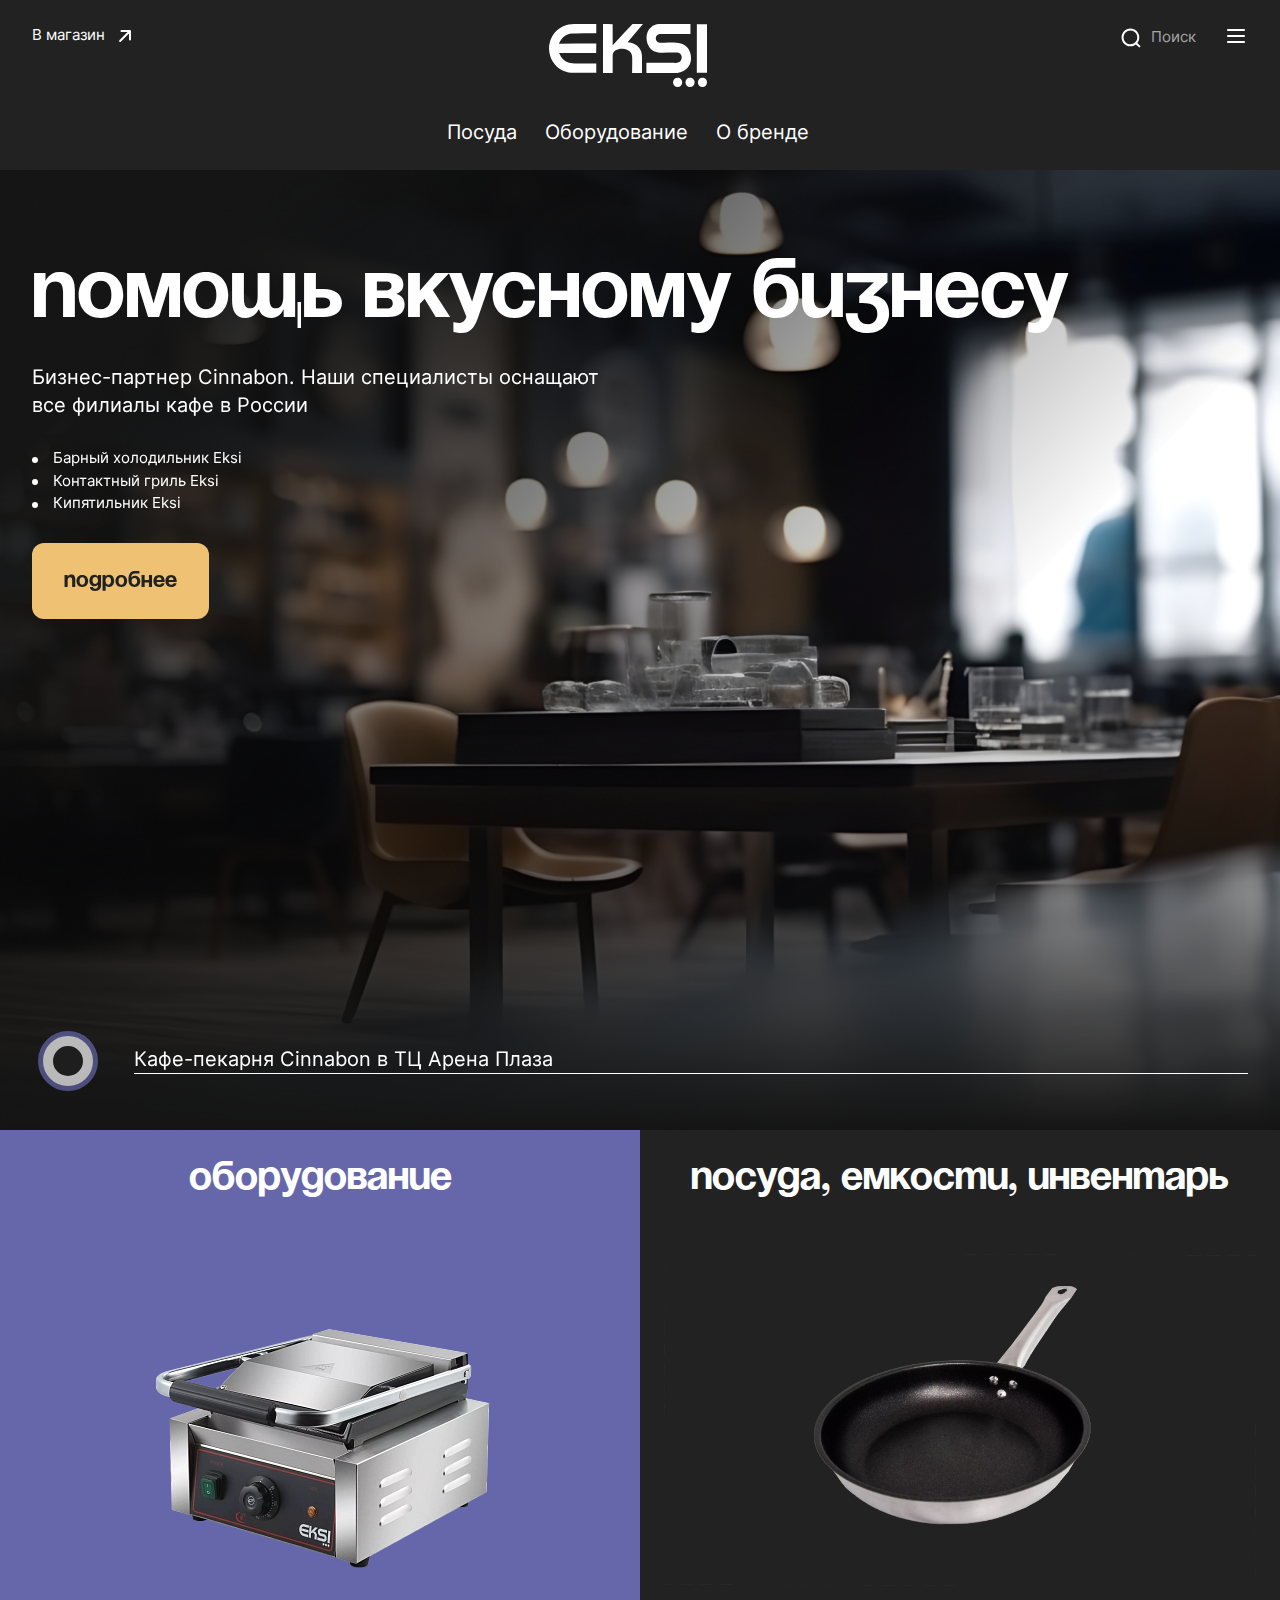
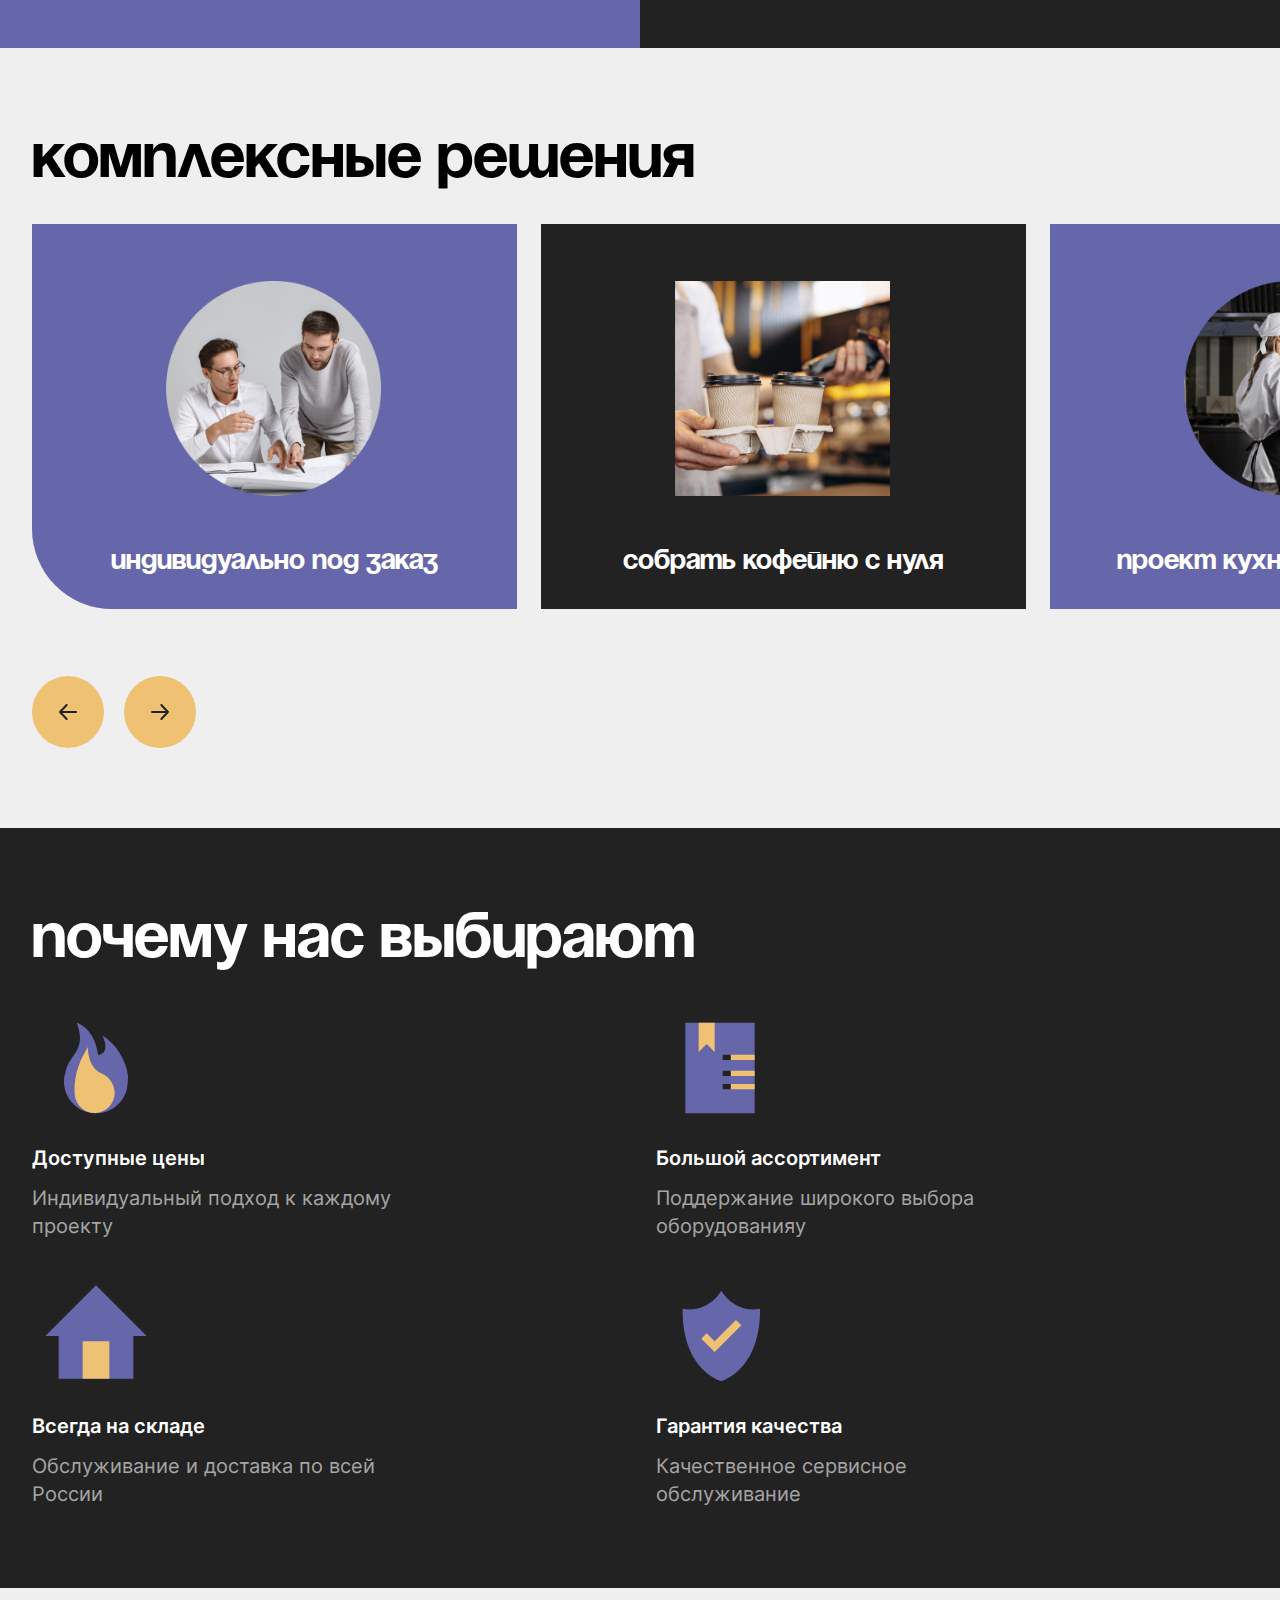
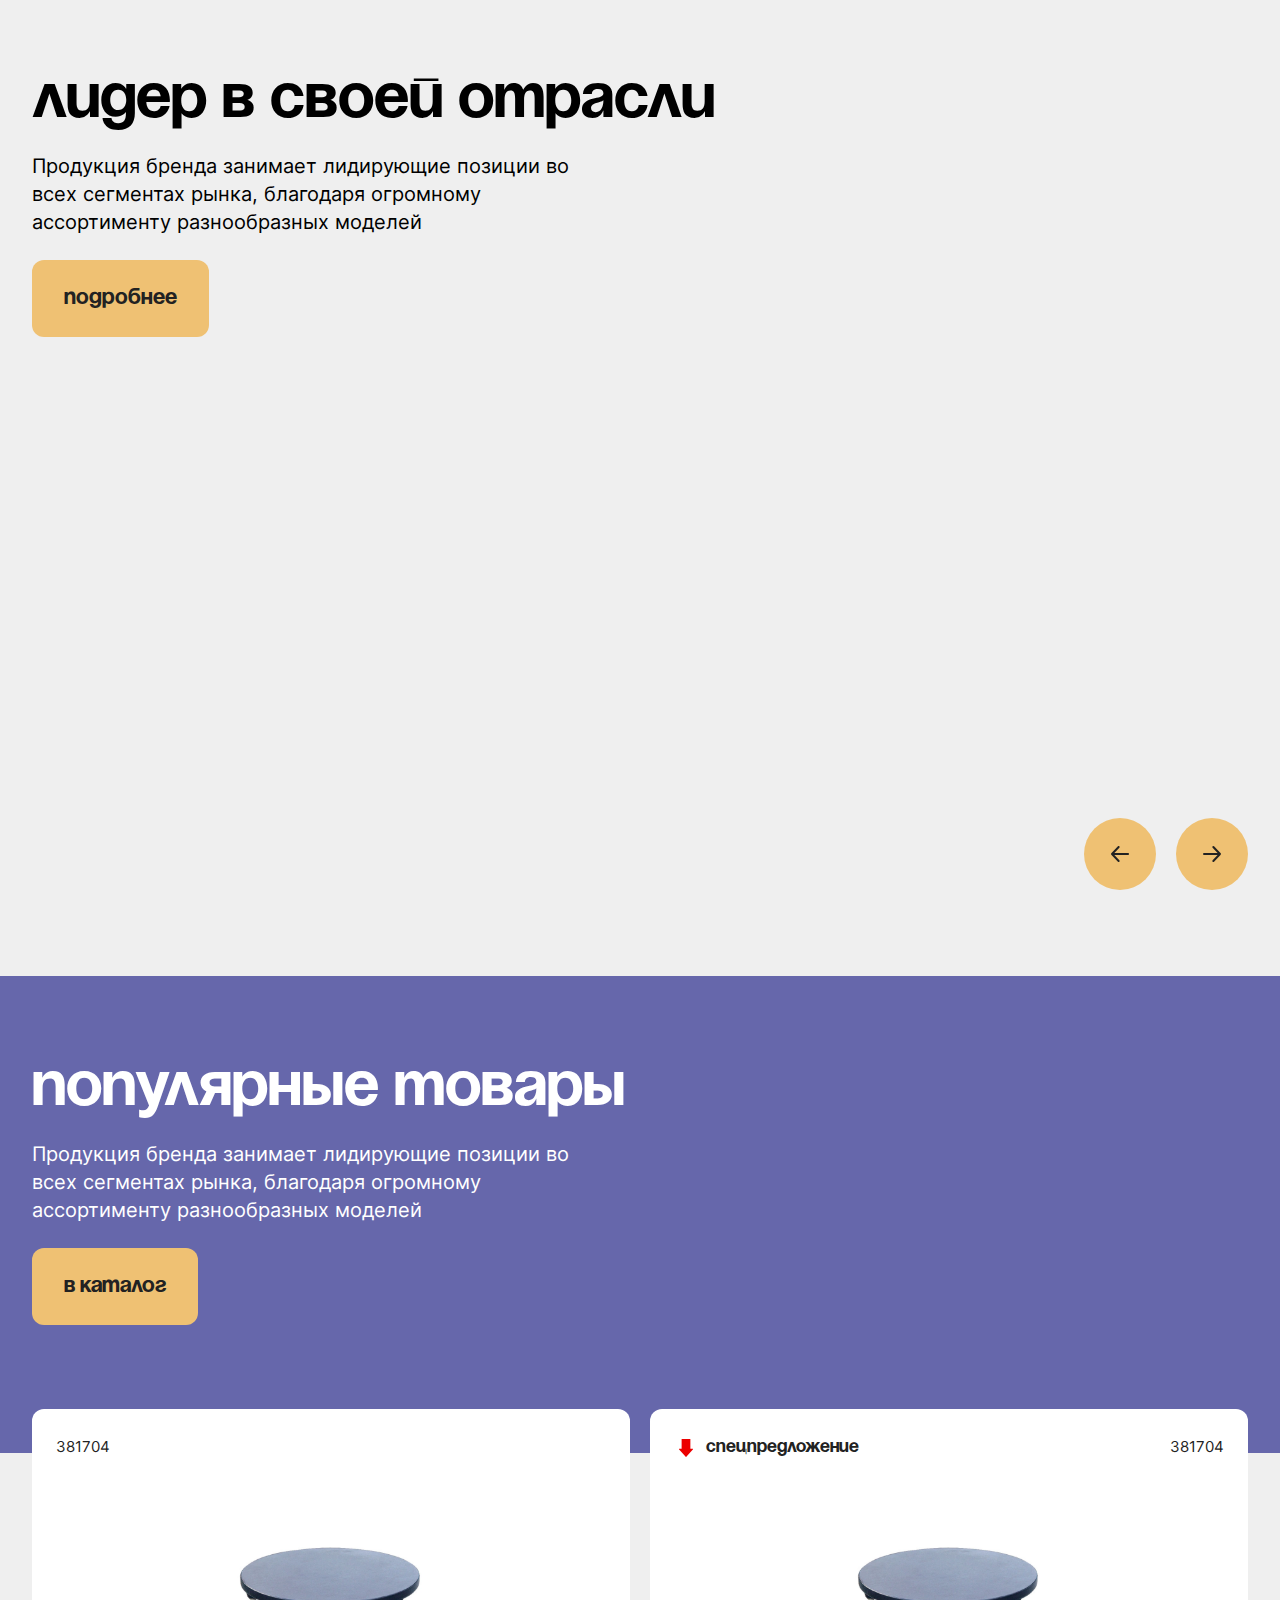
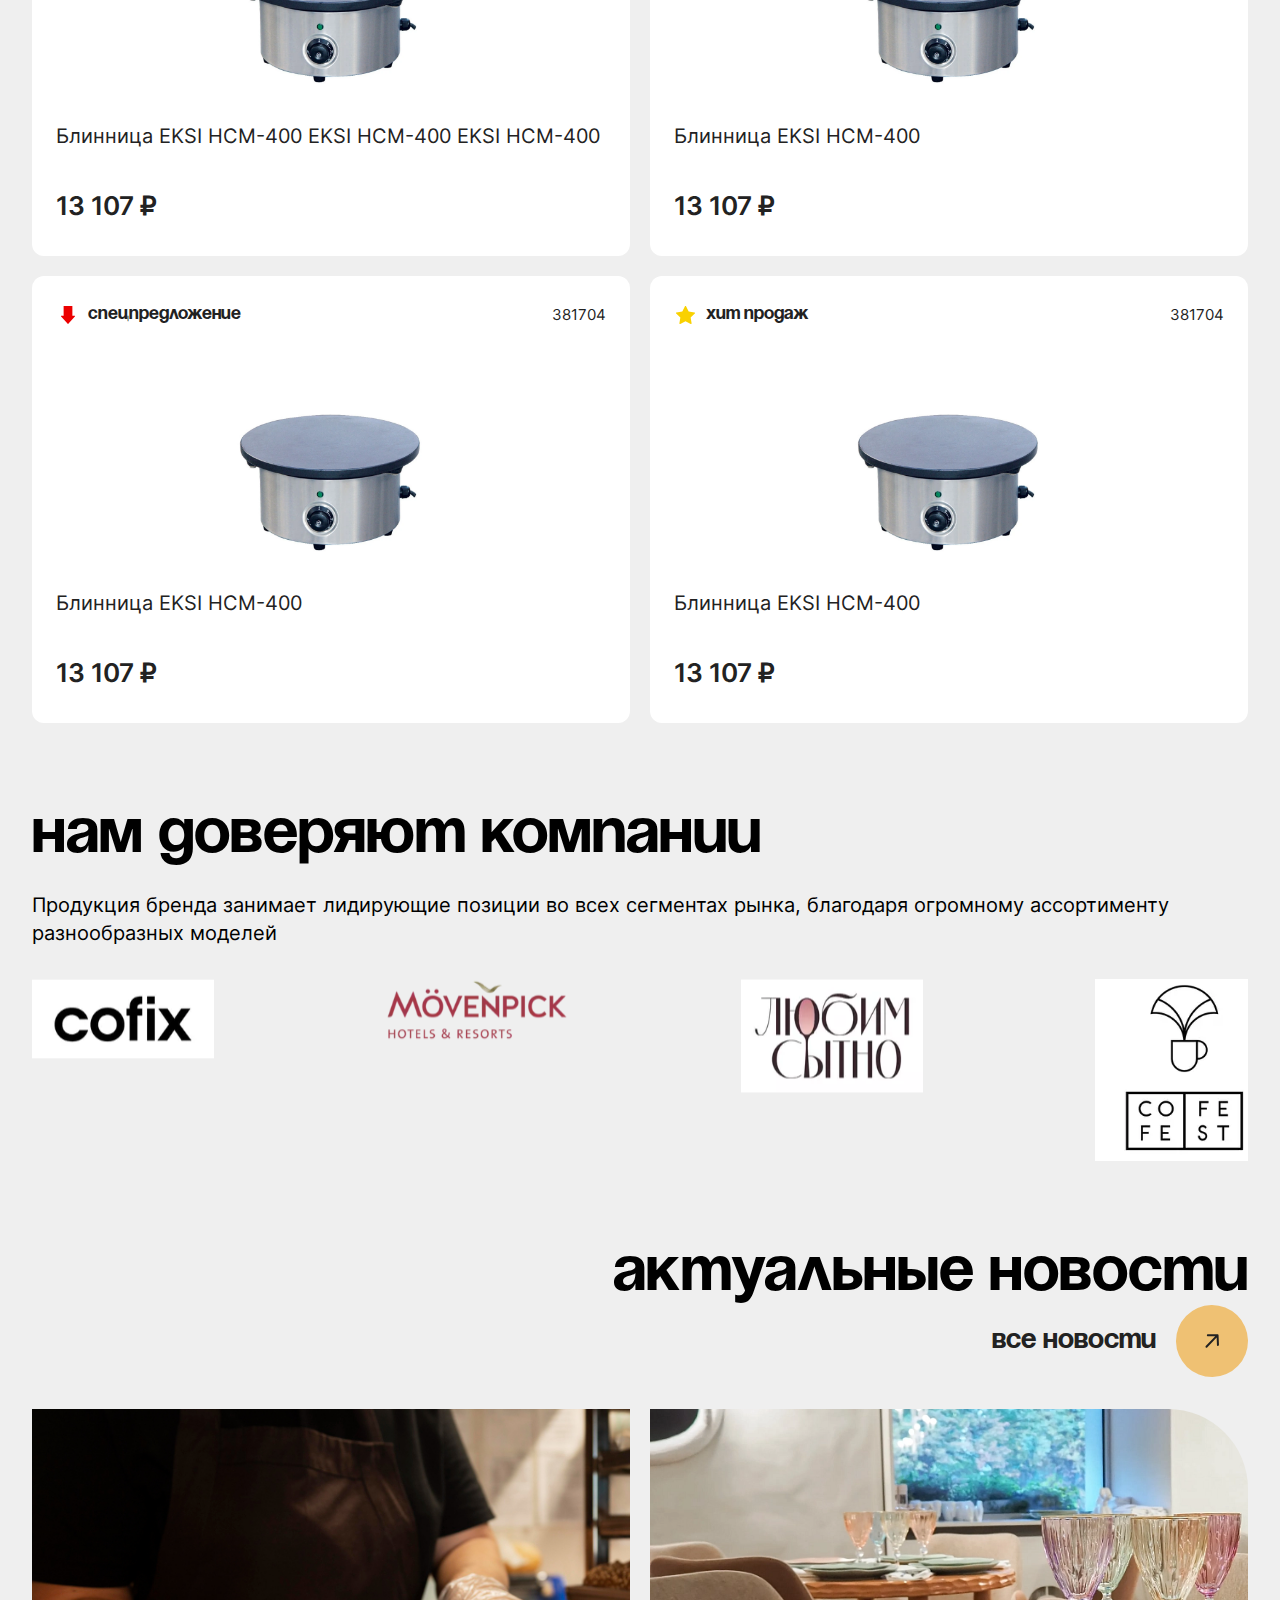
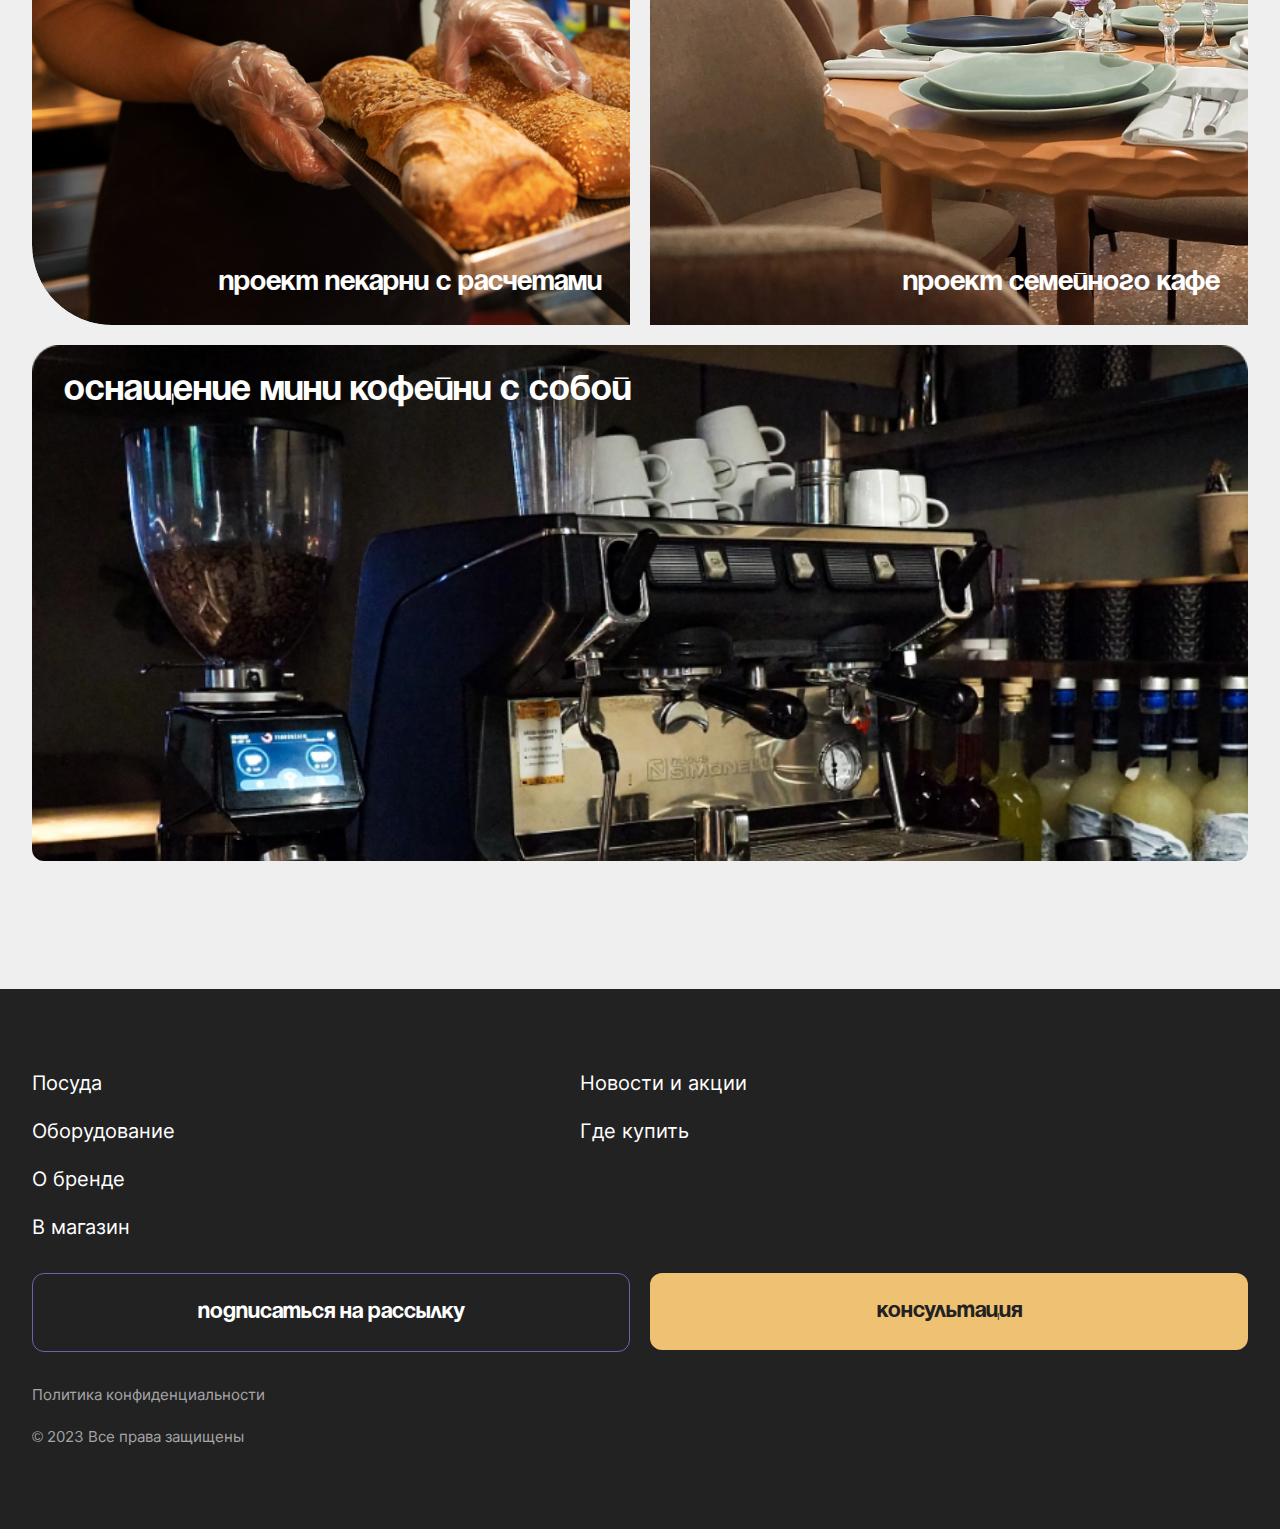
==== commit 0b0421c9: "work on mobile menu" ====
--- a/index.html
+++ b/index.html
@@ -85,7 +85,7 @@
 
     </div>
 
-    <div class="side-menu" data-menu>
+    <div class="side-menu animate__animated animate__fadeIn" data-menu>
       <div class="side-menu__top space-lg">
         <p class="heading-l">Меню</p>
         <button class="btn-reset side-menu__close" data-menu-close>
@@ -95,11 +95,12 @@
         </button>
       </div>
 
-      <div class="side-menu__level-0 d-none" data-level-0>
+      <!--Допменю для мобильных -->
+      <div class="side-menu__level-0 animate__animated animate__fadeIn" data-level-0>
         <div class="side-menu__mob-wrapper">
           <ul class="side-menu__mob-list space-lg">
             <li>
-              <a href="category.html" class="heading-s text-dark">Каталог</a>
+              <button class="btn-reset heading-s text-dark" type="button" data-open-menu-mobile>Каталог</button>
             </li>
             <li>
               <a href="article-list.html" class="heading-s text-dark">Новости и акции</a>
@@ -113,15 +114,19 @@
           </ul>
 
           <div class="side-menu__mob-bottom-actions">
-            <button class="btn-reset caption text-dark">Получить консультацию</button>
-            <a href="#" class="link caption text-dark">
+            <button class="btn-reset caption link text-dark" data-graph-path="consult">Получить консультацию</button>
+            <a href="#" class="side-menu__mob-link link caption text-dark">
               В магазин
-              <img src="./img/icons/lupa-mob.svg" alt="В магазин">
+              <svg class="icon-stroke" xmlns="http://www.w3.org/2000/svg" width="24" height="24" viewBox="0 0 24 24" fill="none">
+                <path d="M16.9284 17.0401L20.4016 20.4001M19.2816 11.4401C19.2816 15.77 15.7715 19.2801 11.4416 19.2801C7.11165 19.2801 3.60156 15.77 3.60156 11.4401C3.60156 7.11019 7.11165 3.6001 11.4416 3.6001C15.7715 3.6001 19.2816 7.11019 19.2816 11.4401Z" stroke="#222222" stroke-width="2" stroke-linecap="round"/>
+              </svg>
             </a>
           </div>
         </div>
       </div>
-      <div class="side-menu__level-1" data-level-1>
+
+      <!--Основное меню -->
+      <div class="side-menu__level-1 animate__animated animate__fadeIn" data-level-1>
 
         <div class="side-menu__wrapper">
           <div class="side-menu__group">
@@ -179,69 +184,82 @@
               </li>
             </ul>
           </div>
-        </div>
-
-      </div>
-      <div id="1" class="side-menu__wrapper side-menu__wrapper_level-2 d-none" data-level-2>
+
+          <button data-close-level-1 class="btn-reset button-texted text-accent text-s-semi-bold d-mobile-flex d-none">
+            <svg xmlns="http://www.w3.org/2000/svg" width="24" height="25" viewBox="0 0 24 25" fill="none">
+              <path d="M6.9523 5.29995L2.39844 9.91544M2.39844 9.91544L6.9523 14.5309M2.39844 9.91544L17.5984 9.91544C19.8076 9.91544 21.5984 11.7063 21.5984 13.9154L21.5984 15.7C21.5984 17.9091 19.8076 19.7 17.5984 19.7L11.9984 19.7"
+                    stroke="#6667AB"
+                    stroke-width="2"
+                    stroke-linecap="round"
+                    stroke-linejoin="round" />
+            </svg>
+            Назад
+          </button>
+        </div>
+
+      </div>
+
+      <!--Подменю со ссылками на категории -->
+      <div id="1" class="side-menu__wrapper side-menu__wrapper_level-2" data-level-2>
         <div class="side-menu__group">
           <p class="heading-s space-sm">Тепловое Оборудование</p>
           <ul class="side-menu__list">
             <li class="side-menu__item">
-              <a href="" class="side-menu__link link text-dark">
+              <a href="#" class="side-menu__link link text-dark">
                 <img src="./img/menu/2-1.png" alt="">
                 Блинницы
               </a>
             </li>
             <li class="side-menu__item">
-              <a href="" class="side-menu__link link text-dark">
+              <a href="#" class="side-menu__link link text-dark">
                 <img src="./img/menu/2-2.png" alt="">
                 Вафельницы
               </a>
             </li>
             <li class="side-menu__item">
-              <a href="" class="side-menu__link link text-dark">
+              <a href="#" class="side-menu__link link text-dark">
                 <img src="./img/menu/2-3.png" alt="">
                 Чебуречницы
               </a>
             </li>
             <li class="side-menu__item">
-              <a href="" class="side-menu__link link text-dark">
+              <a href="#" class="side-menu__link link text-dark">
                 <img src="./img/menu/2-4.png" alt="">
                 Дегидраторы
               </a>
             </li>
             <li class="side-menu__item">
-              <a href="" class="side-menu__link link text-dark">
+              <a href="#" class="side-menu__link link text-dark">
                 <img src="./img/menu/2-5.png" alt="">
                 Микроволновые печи
               </a>
             </li>
             <li class="side-menu__item">
-              <a href="" class="side-menu__link link text-dark">
+              <a href="#" class="side-menu__link link text-dark">
                 <img src="./img/menu/2-6.png" alt="">
                 Барные кипятильники
               </a>
             </li>
             <li class="side-menu__item">
-              <a href="" class="side-menu__link link text-dark">
+              <a href="#" class="side-menu__link link text-dark">
                 <img src="./img/menu/2-7.png" alt="">
                 Жарочные поверхности
               </a>
             </li>
             <li class="side-menu__item">
-              <a href="" class="side-menu__link link text-dark">
+              <a href="#" class="side-menu__link link text-dark">
                 <img src="./img/menu/2-8.png" alt="">
                 Грили-саламандра
               </a>
             </li>
             <li class="side-menu__item">
-              <a href="" class="side-menu__link link text-dark">
+              <a href="#" class="side-menu__link link text-dark">
                 <img src="./img/menu/2-9.png" alt="">
                 Грили контактные
               </a>
             </li>
             <li class="side-menu__item">
-              <a href="" class="side-menu__link link text-dark">
+              <a href="#" class="side-menu__link link text-dark">
                 <img src="./img/menu/2-10.png" alt="">
                 Грили роликовые
               </a>
@@ -260,18 +278,18 @@
           Назад
         </button>
       </div>
-      <div id="2" class="side-menu__wrapper side-menu__wrapper_level-2 d-none" data-level-2>
+      <div id="2" class="side-menu__wrapper side-menu__wrapper_level-2" data-level-2>
         <div class="side-menu__group">
           <p class="heading-s space-sm">Тепловое Оборудование2</p>
           <ul class="side-menu__list">
             <li class="side-menu__item">
-              <a href="" class="side-menu__link link text-dark">
+              <a href="#" class="side-menu__link link text-dark">
                 <img src="" alt="">
                 Наплитная посуда
               </a>
             </li>
             <li class="side-menu__item">
-              <a href="" class="side-menu__link link text-dark">
+              <a href="#" class="side-menu__link link text-dark">
                 <img src="" alt="">
                 Гастроемкости
               </a>
@@ -289,18 +307,18 @@
           Назад
         </button>
       </div>
-      <div id="3" class="side-menu__wrapper side-menu__wrapper_level-2 d-none" data-level-2>
+      <div id="3" class="side-menu__wrapper side-menu__wrapper_level-2" data-level-2>
         <div class="side-menu__group">
           <p class="heading-s space-sm">Тепловое Оборудование 3</p>
           <ul class="side-menu__list">
             <li class="side-menu__item">
-              <a href="" class="side-menu__link link text-dark">
+              <a href="#" class="side-menu__link link text-dark">
                 <img src="" alt="">
                 Наплитная посуда
               </a>
             </li>
             <li class="side-menu__item">
-              <a href="" class="side-menu__link link text-dark">
+              <a href="#" class="side-menu__link link text-dark">
                 <img src="" alt="">
                 Гастроемкости
               </a>
@@ -318,18 +336,18 @@
           Назад
         </button>
       </div>
-      <div id="4" class="side-menu__wrapper side-menu__wrapper_level-2 d-none" data-level-2>
+      <div id="4" class="side-menu__wrapper side-menu__wrapper_level-2" data-level-2>
         <div class="side-menu__group">
           <p class="heading-s space-sm">Тепловое Оборудование 4</p>
           <ul class="side-menu__list">
             <li class="side-menu__item">
-              <a href="" class="side-menu__link link text-dark">
+              <a href="#" class="side-menu__link link text-dark">
                 <img src="" alt="">
                 Наплитная посуда
               </a>
             </li>
             <li class="side-menu__item">
-              <a href="" class="side-menu__link link text-dark">
+              <a href="#" class="side-menu__link link text-dark">
                 <img src="" alt="">
                 Гастроемкости
               </a>
@@ -347,18 +365,18 @@
           Назад
         </button>
       </div>
-      <div id="5" class="side-menu__wrapper side-menu__wrapper_level-2 d-none" data-level-2>
+      <div id="5" class="side-menu__wrapper side-menu__wrapper_level-2" data-level-2>
         <div class="side-menu__group">
           <p class="heading-s space-sm">Тепловое Оборудование 5</p>
           <ul class="side-menu__list">
             <li class="side-menu__item">
-              <a href="" class="side-menu__link link text-dark">
+              <a href="#" class="side-menu__link link text-dark">
                 <img src="" alt="">
                 Наплитная посуда
               </a>
             </li>
             <li class="side-menu__item">
-              <a href="" class="side-menu__link link text-dark">
+              <a href="#" class="side-menu__link link text-dark">
                 <img src="" alt="">
                 Гастроемкости
               </a>
@@ -376,18 +394,18 @@
           Назад
         </button>
       </div>
-      <div id="6" class="side-menu__wrapper side-menu__wrapper_level-2 d-none" data-level-2>
+      <div id="6" class="side-menu__wrapper side-menu__wrapper_level-2" data-level-2>
         <div class="side-menu__group">
           <p class="heading-s space-sm">Тепловое Оборудование</p>
           <ul class="side-menu__list">
             <li class="side-menu__item">
-              <a href="" class="side-menu__link link text-dark">
+              <a href="#" class="side-menu__link link text-dark">
                 <img src="" alt="">
                 Наплитная посуда
               </a>
             </li>
             <li class="side-menu__item">
-              <a href="" class="side-menu__link link text-dark">
+              <a href="#" class="side-menu__link link text-dark">
                 <img src="" alt="">
                 Гастроемкости
               </a>
@@ -405,18 +423,18 @@
           Назад
         </button>
       </div>
-      <div id="7" class="side-menu__wrapper side-menu__wrapper_level-2 d-none" data-level-2>
+      <div id="7" class="side-menu__wrapper side-menu__wrapper_level-2" data-level-2>
         <div class="side-menu__group">
           <p class="heading-s space-sm">Тепловое Оборудование</p>
           <ul class="side-menu__list">
             <li class="side-menu__item">
-              <a href="" class="side-menu__link link text-dark ">
+              <a href="#" class="side-menu__link link text-dark ">
                 <img src="" alt="">
                 Наплитная посуда
               </a>
             </li>
             <li class="side-menu__item">
-              <a href="" class="side-menu__linklink text-dark">
+              <a href="#" class="side-menu__linklink text-dark">
                 <img src="" alt="">
                 Гастроемкости
               </a>
@@ -453,7 +471,7 @@
       <div class="space-lg">
         <form action="">
           <div class="search-layout__form-group">
-            <input class="regular-input text-m-regular search-layout__input" type="search" placeholder="Введите запрос">
+            <input class="regular-input text-m-regular search-layout__input placeholder-primary" type="search" placeholder="Введите запрос">
             <button class="btn-reset search-layout__search-button">
               <svg class="icon-fill" xmlns="http://www.w3.org/2000/svg" width="24" height="25" viewBox="0 0 24 25" fill="none">
                 <path fill-rule="evenodd"
@@ -564,25 +582,33 @@
                 </div>
               </div>
 
-              <div class="search-layout__swiper-nav swiper-nav">
-                <button class="btn-reset swiper-nav__prev round-button" data-search-layout-prev>
-                  <svg xmlns="http://www.w3.org/2000/svg" width="24" height="24" viewBox="0 0 24 24" fill="none">
-                    <path fill-rule="evenodd"
-                          clip-rule="evenodd"
-                          d="M11.3558 4.27586C11.7558 4.65675 11.7712 5.28973 11.3903 5.68966L6.33285 11L19.9995 11C20.5518 11 20.9995 11.4477 20.9995 12C20.9995 12.5523 20.5518 13 19.9995 13L6.33284 13L11.3903 18.3103C11.7712 18.7103 11.7558 19.3433 11.3558 19.7241C10.9559 20.105 10.3229 20.0896 9.94204 19.6897L3.27537 12.6897C2.90756 12.3034 2.90756 11.6966 3.27537 11.3103L9.94204 4.31035C10.3229 3.91042 10.9559 3.89498 11.3558 4.27586Z"
-                          fill="#222222" />
-                  </svg>
-                </button>
-                <button class="btn-reset swiper-nav__next round-button" data-search-layout-next>
-                  <svg xmlns="http://www.w3.org/2000/svg" width="24" height="24" viewBox="0 0 24 24" fill="none">
-                    <path d="M13.3333 5L20 12M20 12L13.3333 19M20 12L4 12"
-                          stroke="#222222"
-                          stroke-width="2"
-                          stroke-linecap="round"
-                          stroke-linejoin="round" />
-                  </svg>
-                </button>
+              <div class="search-layout__buttons-group">
+                <div class="search-layout__swiper-nav swiper-nav">
+                  <button class="btn-reset swiper-nav__prev round-button" data-search-layout-prev>
+                    <svg xmlns="http://www.w3.org/2000/svg" width="24" height="24" viewBox="0 0 24 24" fill="none">
+                      <path fill-rule="evenodd"
+                            clip-rule="evenodd"
+                            d="M11.3558 4.27586C11.7558 4.65675 11.7712 5.28973 11.3903 5.68966L6.33285 11L19.9995 11C20.5518 11 20.9995 11.4477 20.9995 12C20.9995 12.5523 20.5518 13 19.9995 13L6.33284 13L11.3903 18.3103C11.7712 18.7103 11.7558 19.3433 11.3558 19.7241C10.9559 20.105 10.3229 20.0896 9.94204 19.6897L3.27537 12.6897C2.90756 12.3034 2.90756 11.6966 3.27537 11.3103L9.94204 4.31035C10.3229 3.91042 10.9559 3.89498 11.3558 4.27586Z"
+                            fill="#222222" />
+                    </svg>
+                  </button>
+                  <button class="btn-reset swiper-nav__next round-button" data-search-layout-next>
+                    <svg xmlns="http://www.w3.org/2000/svg" width="24" height="24" viewBox="0 0 24 24" fill="none">
+                      <path d="M13.3333 5L20 12M20 12L13.3333 19M20 12L4 12"
+                            stroke="#222222"
+                            stroke-width="2"
+                            stroke-linecap="round"
+                            stroke-linejoin="round" />
+                    </svg>
+                  </button>
+
+                </div>
+
+                <a href="#" class="text-l-bold button-outlined text-dark">
+                  Смотреть все
+                </a>
               </div>
+
             </div>
 
           </div>
--- a/css/base.css
+++ b/css/base.css
@@ -33,6 +33,10 @@
 
 main {
   flex-grow: 1;
+}
+
+.fancybox__container {
+  --fancybox-bg: rgb(255, 255, 255, 0.98);
 }
 
 footer {
--- a/css/style.css
+++ b/css/style.css
@@ -695,6 +695,14 @@
     display: none !important;
   }
 
+  .d-mobile-block {
+    display: block !important;
+  }
+
+  .d-mobile-flex {
+    display: flex !important;
+  }
+
   .round-button {
     width: 3.5rem;
     height: 3.5rem;
@@ -706,6 +714,7 @@
 
 .breadcrumbs {
   display: flex;
+  flex-wrap: wrap;
   align-items: center;
   gap: var(--space-xs);
 }
@@ -1069,19 +1078,33 @@
   .side-menu {
     min-height: 50rem;
   }
+}
+
+@media (max-width: 727px) {
+  .side-menu {
+    top: -17px;
+  }
 
   .side-menu__mob-list {
     display: flex;
     flex-direction: column;
     gap: var(--space-lg);
+    padding-bottom: var(--space-lg);
     border-bottom: 0.065rem solid var(--border-secondary);
   }
 
   .side-menu__mob-bottom-actions {
     display: flex;
     flex-direction: column;
+    align-items: flex-start;
     gap: var(--space-lg);
     padding-bottom: var(--space-lg);
+  }
+
+  .side-menu__mob-link {
+    display: flex;
+    align-items: center;
+    gap: var(--space-xxs);
   }
 }
 
@@ -1129,6 +1152,13 @@
 
 }
 
+
+.search-layout__buttons-group {
+  display: flex;
+  justify-content: space-between;
+  gap: var(--space-xs);
+}
+
 .search-layout__search-button {
   position: absolute;
   right: 20px;
@@ -1149,6 +1179,7 @@
 
 .search-layout__categories {
   display: flex;
+  flex-wrap: wrap;
   gap: var(--space-sm);
   align-items: center;
 }
@@ -1188,7 +1219,6 @@
   display: flex;
   flex-direction: column;
   gap: var(--space-sm);
-  height: 40rem;
 }
 
 .search-layout__swiper .product-card {
@@ -1196,8 +1226,8 @@
 }
 
 @media (max-width: 1280px) {
-  .search-layout__swiper {
-    height: 32.6rem;
+  .search-layout__search-button {
+    top: 20px;
   }
 }
 
@@ -1212,7 +1242,7 @@
   }
 
   .search-layout__search-button {
-    top: 14px;
+    top: 12px;
   }
 }
 
@@ -1725,10 +1755,6 @@
   background: var(--white-main);
 }
 
-.product-card:hover {
-
-}
-
 .product-card_line {
   flex-direction: row;
   align-items: center;
@@ -1737,7 +1763,7 @@
 .product-card__top {
   display: flex;
   align-items: center;
-  height: 100%;
+  height: 1.88rem;
   justify-content: space-between;
 }
 
@@ -1745,6 +1771,7 @@
   order: 3;
   flex-direction: column;
   margin-left: auto;
+  height: 100%;
 }
 
 .badge {
@@ -1758,6 +1785,7 @@
   align-items: flex-end;
   overflow: hidden;
   text-overflow: ellipsis;
+  height: 4.125rem;
   display: -webkit-box;
   -webkit-line-clamp: 2;
   line-clamp: 2;
@@ -1860,7 +1888,7 @@
 }
 
 .actual-news__item:nth-child(1) .actual-news__item-bg {
-  background: url("../img/bg/art-1.png");
+  background-image: url("../img/bg/art-1.png");
   border-radius: 0 0 0 var(--radius-lg);
 }
 
@@ -1869,7 +1897,7 @@
 }
 
 .actual-news__item:nth-child(2) .actual-news__item-bg {
-  background: url("../img/bg/art-2.png");
+  background-image: url("../img/bg/art-2.png");
 }
 
 .actual-news__item:nth-child(3) {
@@ -1880,7 +1908,7 @@
 }
 
 .actual-news__item:nth-child(3) .actual-news__item-bg {
-  background: url("../img/bg/art-3.png");
+  background-image: url("../img/bg/art-3.png");
   border-radius: 0 var(--radius-lg) 0 0;
 }
 
@@ -2767,11 +2795,31 @@
     display: flex;
     flex-direction: column;
   }
+
+  .product-inner__col_mod {
+    order: 1;
+  }
 }
 
 
 
 /* product card slider */
+.slider_product .swiper {
+  width: 100%;
+  height: 100%;
+}
+
+.slider_product .slider__flex {
+  display: flex;
+  gap: var(--space-sm);
+  align-items: flex-start;
+}
+
+.slider_product .slider__col {
+  display: flex;
+  flex-direction: column;
+  width: 22.875rem;
+}
 
 .slider_product .slider__thumbs {
   height: 34rem;
@@ -2818,42 +2866,58 @@
   opacity: 1;
 }
 
-/* video block in product card */
-
-.slider .swiper {
+/* video block in product card .ytp-button */
+
+.video-iframe {
+  pointer-events: none !important;
+}
+
+.ytp-large-play-button, .ytp-button {
+  display: none !important;
+}
+
+.slider_product-video .swiper {
   width: 100%;
   height: 100%;
 }
 
-.slider .video-container {
+.slider_product-video .video-container {
+  width: 100%;
+  overflow: hidden;
+  position: relative;
+  padding-bottom: 56.25%;
+  padding-top: 0;
+  height: 0;
+}
+
+.slider_product-video iframe {
   width: 100%;
   height: 100%;
 }
 
-.slider iframe {
-  width: 100%;
-  height: 100%;
-}
-
-.slider__flex {
+.product-inner__video-link {
+  display: flex;
+  aspect-ratio: 16 / 9;
+}
+
+.slider_product-video .slider__flex {
   display: flex;
   gap: var(--space-sm);
   align-items: flex-start;
 }
 
-.slider__col {
+.slider_product-video .slider__col {
   display: flex;
   flex-direction: column;
   width: 22.875rem;
 }
 
-.slider__thumbs {
-  height: calc(48.9375rem - 96px);
-}
-
-.slider__images {
+.slider_product-video .slider__thumbs {
+  height: 34.5rem;
+}
+
+.slider_product-video .slider__images {
   flex-grow: 1;
-  height: 48.9375rem;
 }
 
 .slider__image-wrap {
@@ -2878,11 +2942,54 @@
   object-fit: cover;
 }
 
+.slider_product-video .slider__image-wrap {
+  height: 12.875rem;
+}
+
+.slider_product-video .swiper {
+  aspect-ratio: 16 / 11;
+}
+
+.product-inner__video-text-thumb {
+  overflow: hidden;
+  text-overflow: ellipsis;
+  display: block;
+  display: -webkit-box;
+  -webkit-line-clamp: 1;
+  line-clamp: 1;
+  -webkit-box-orient: vertical;
+}
+
+
 @media (max-width: 1280px) {
   .slider_product-video .slider__flex {
     flex-direction: column;
   }
 
+  .slider_product-video .slider__images {
+    width: 100%;
+    max-width: 100%;
+    height: auto;
+  }
+
+  .slider_product-video .slider__thumbs {
+    height: auto;
+  }
+
+  .slider_product-video .slider__col {
+    width: 100%;
+  }
+
+  .slider_product-video .swiper {
+    aspect-ratio: auto;
+  }
+}
+
+@media (max-width: 727px) {
+
+  .slider_product-video .swiper-slide {
+    height: auto !important;
+  }
 }
 
 /*shops*/
@@ -3075,7 +3182,7 @@
 .decor-line {
   display: flex;
   gap: var(--space-xl);
-  padding: var(--space-xl) var(--space-xxl);
+  padding: var(--space-xxl) var(--space-xl);
   border-radius: 0 var(--radius-lg);
 }
 
@@ -3213,6 +3320,10 @@
     height: 9.4375rem;
     bottom: -57px;
   }
+
+  .decor-line__icons_mod {
+    max-width: 4.5rem;
+  }
 }
 
 /* news inner */
@@ -3497,3 +3608,33 @@
     align-self: flex-end;
   }
 }
+
+
+
+
+
+
+
+/*
+
+.video-container {
+  position: relative;
+  padding-bottom: 67%;
+}*/
+
+.video-play,
+.video-container iframe,
+.video-container object,
+.video-container embed {
+  position: absolute;
+  top: 0;
+  left: 0;
+  width: 100%;
+  height: 100%;
+}
+
+.video-container iframe,
+.video-container object,
+.video-container embed {
+  pointer-events: none;
+}
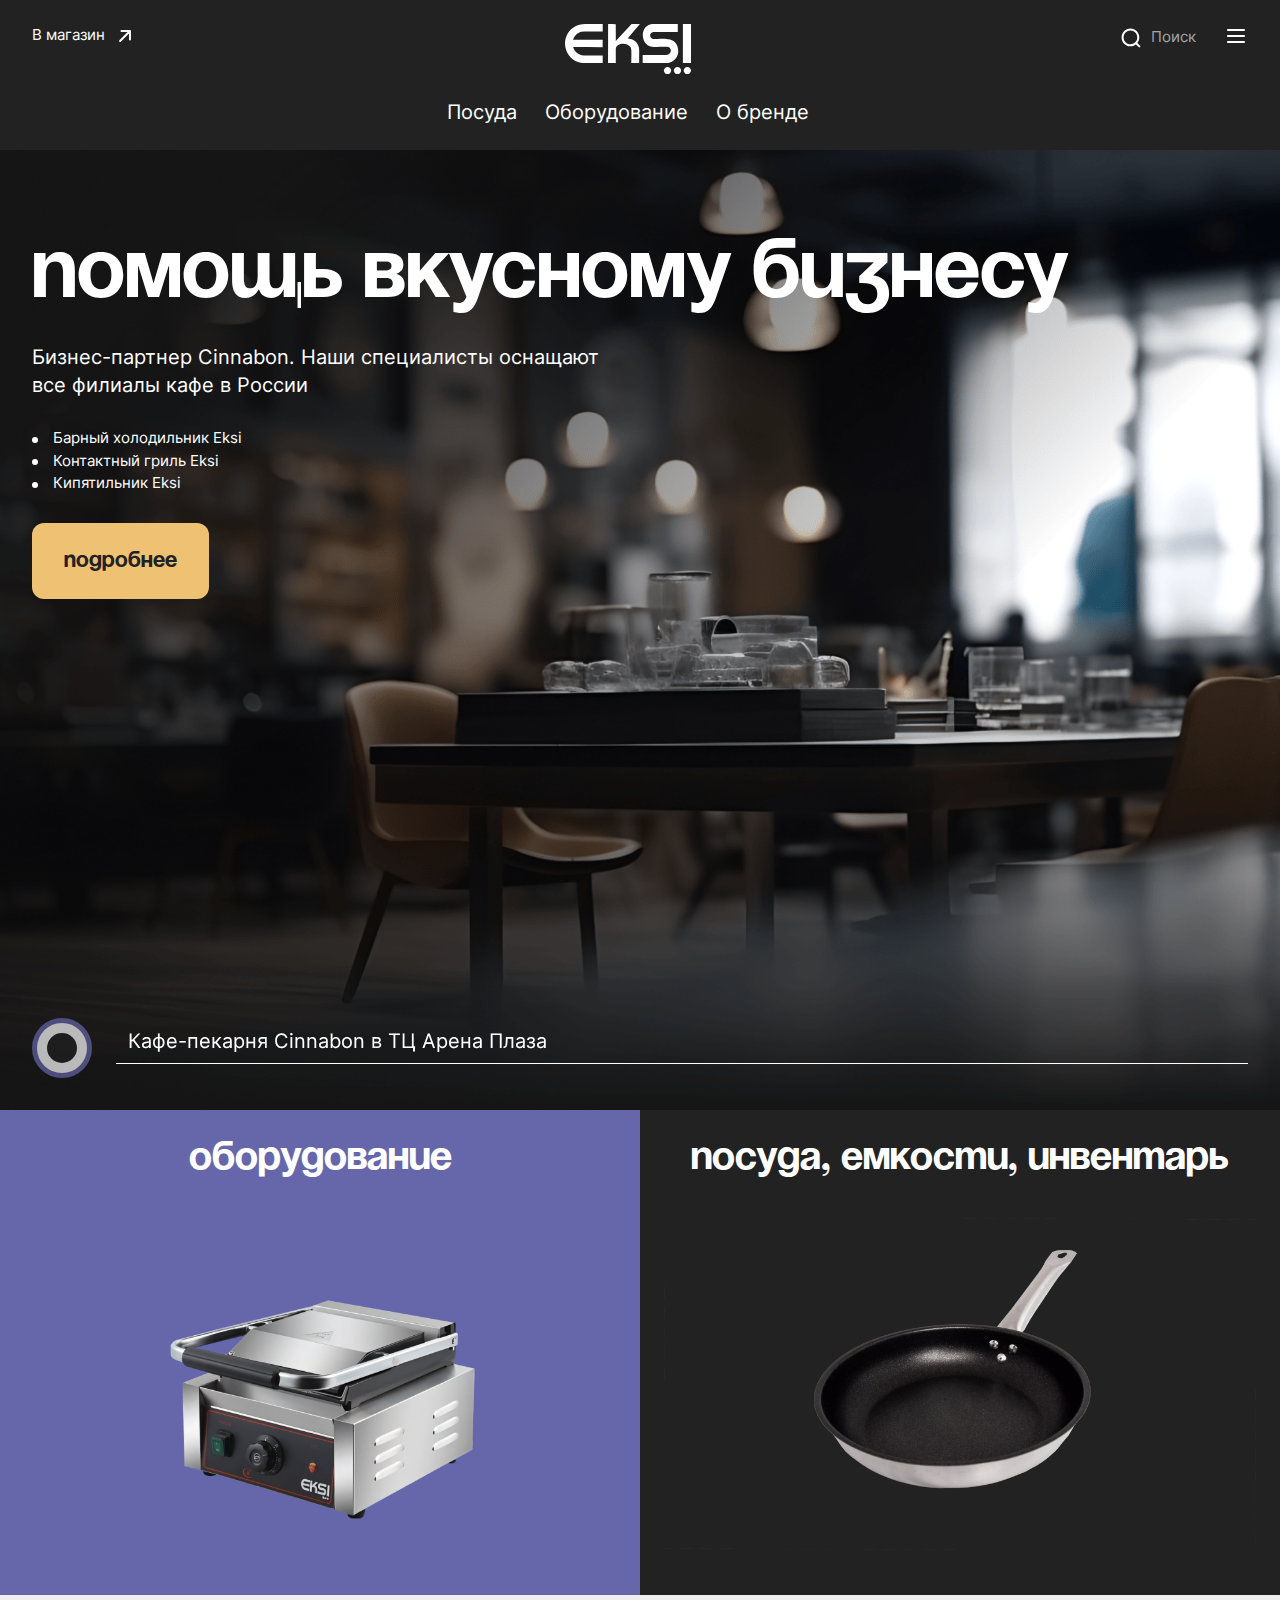
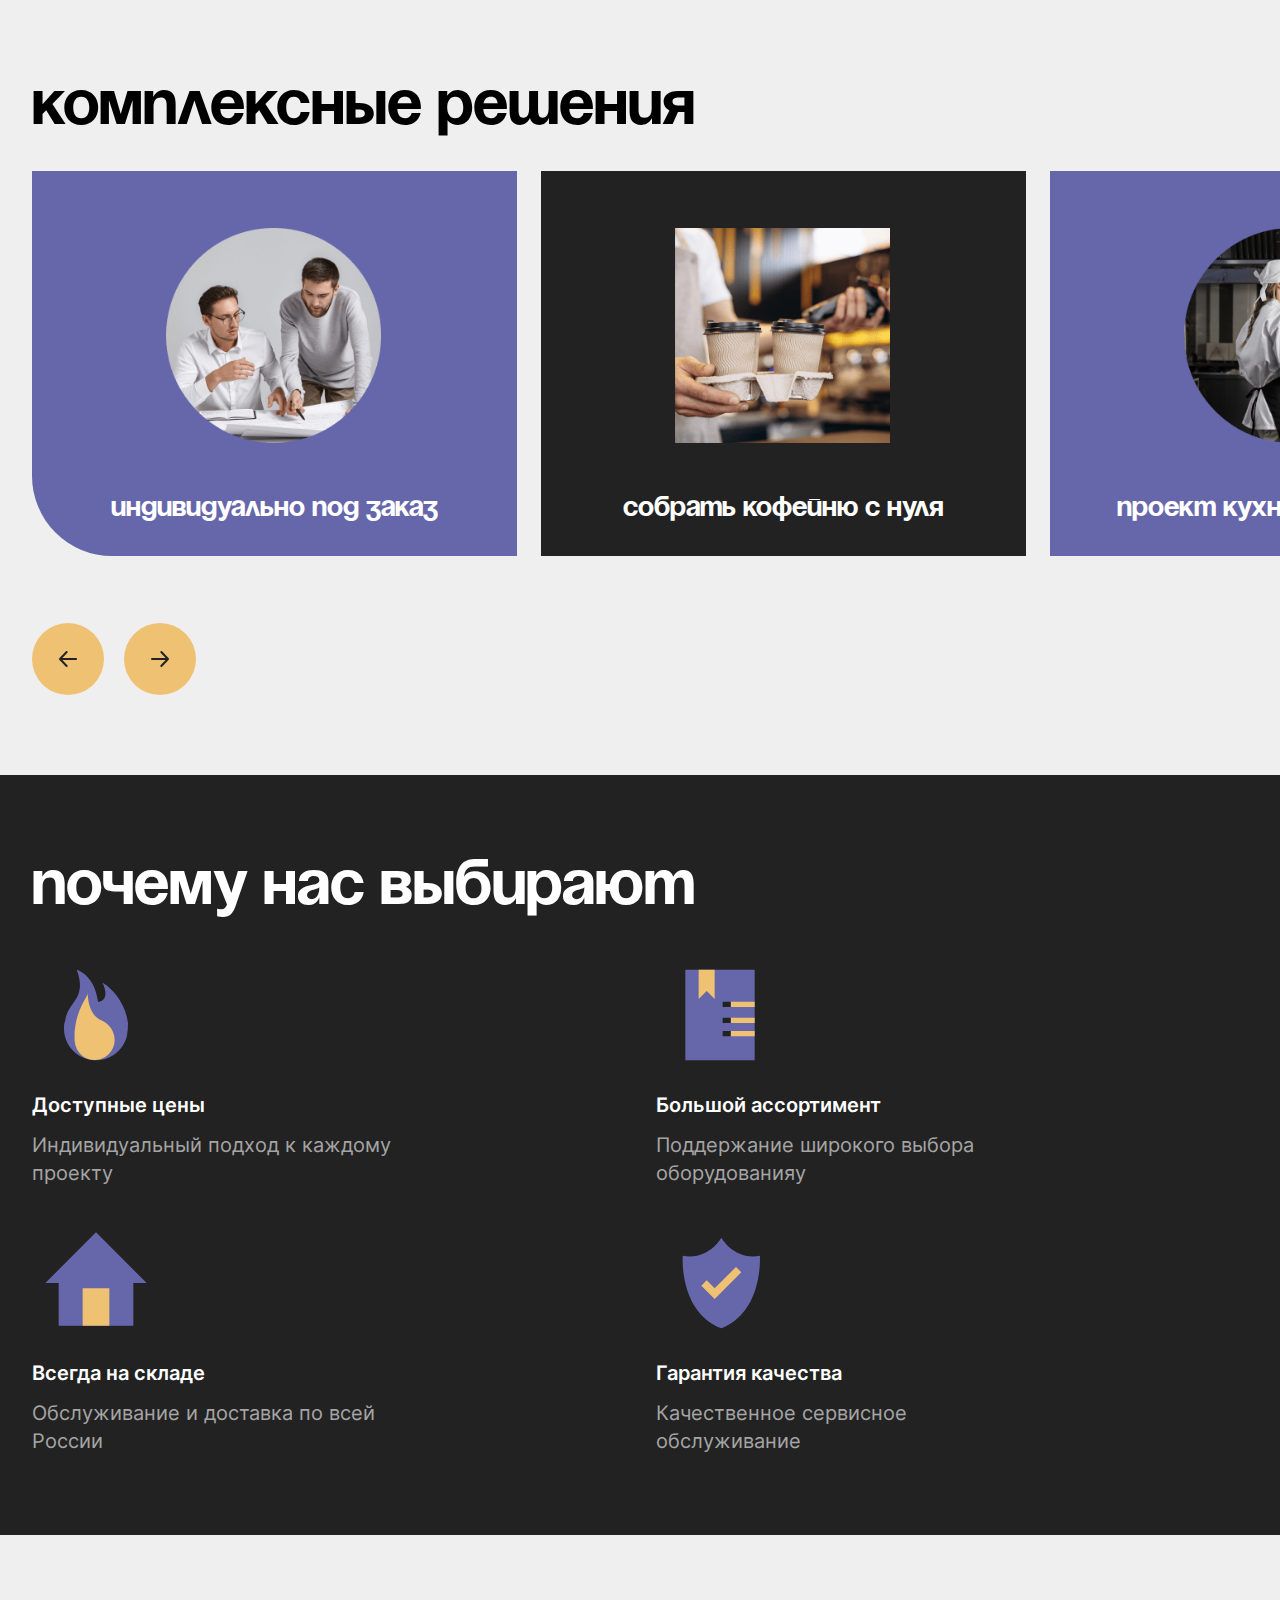
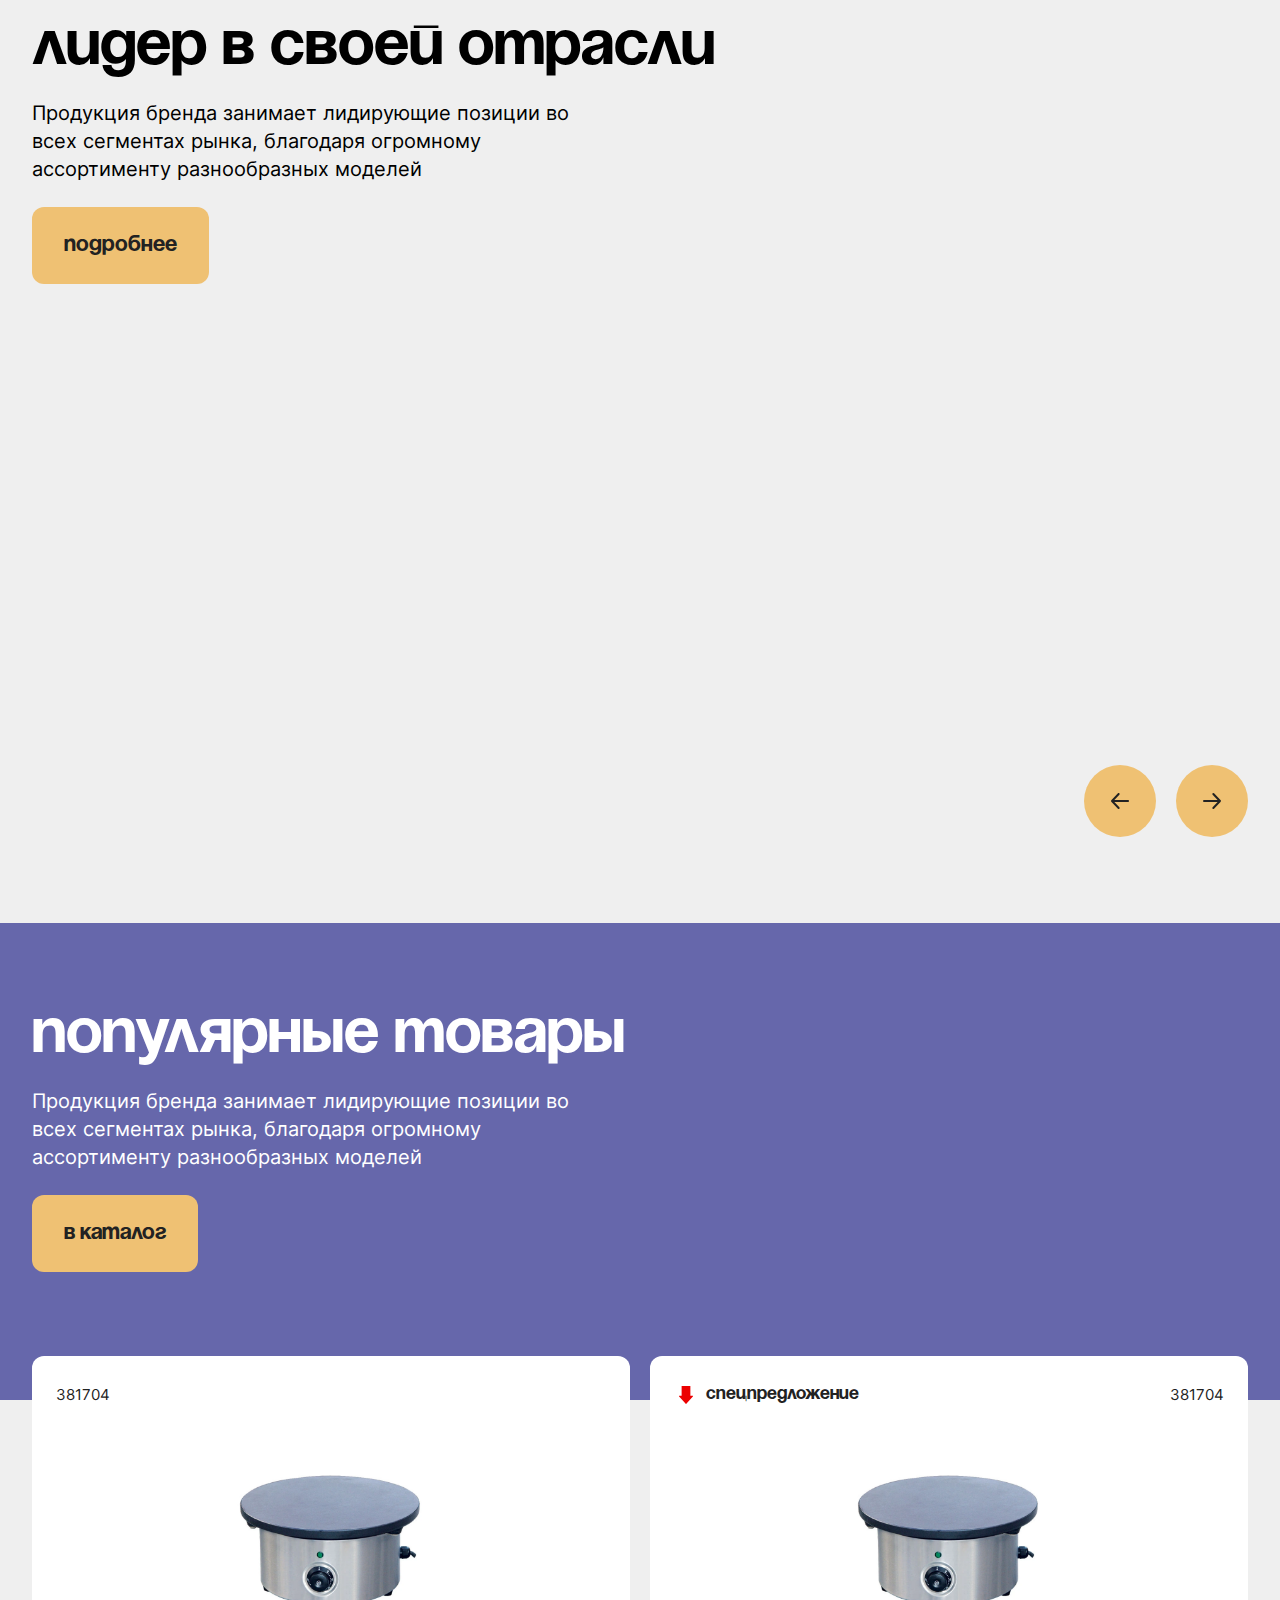
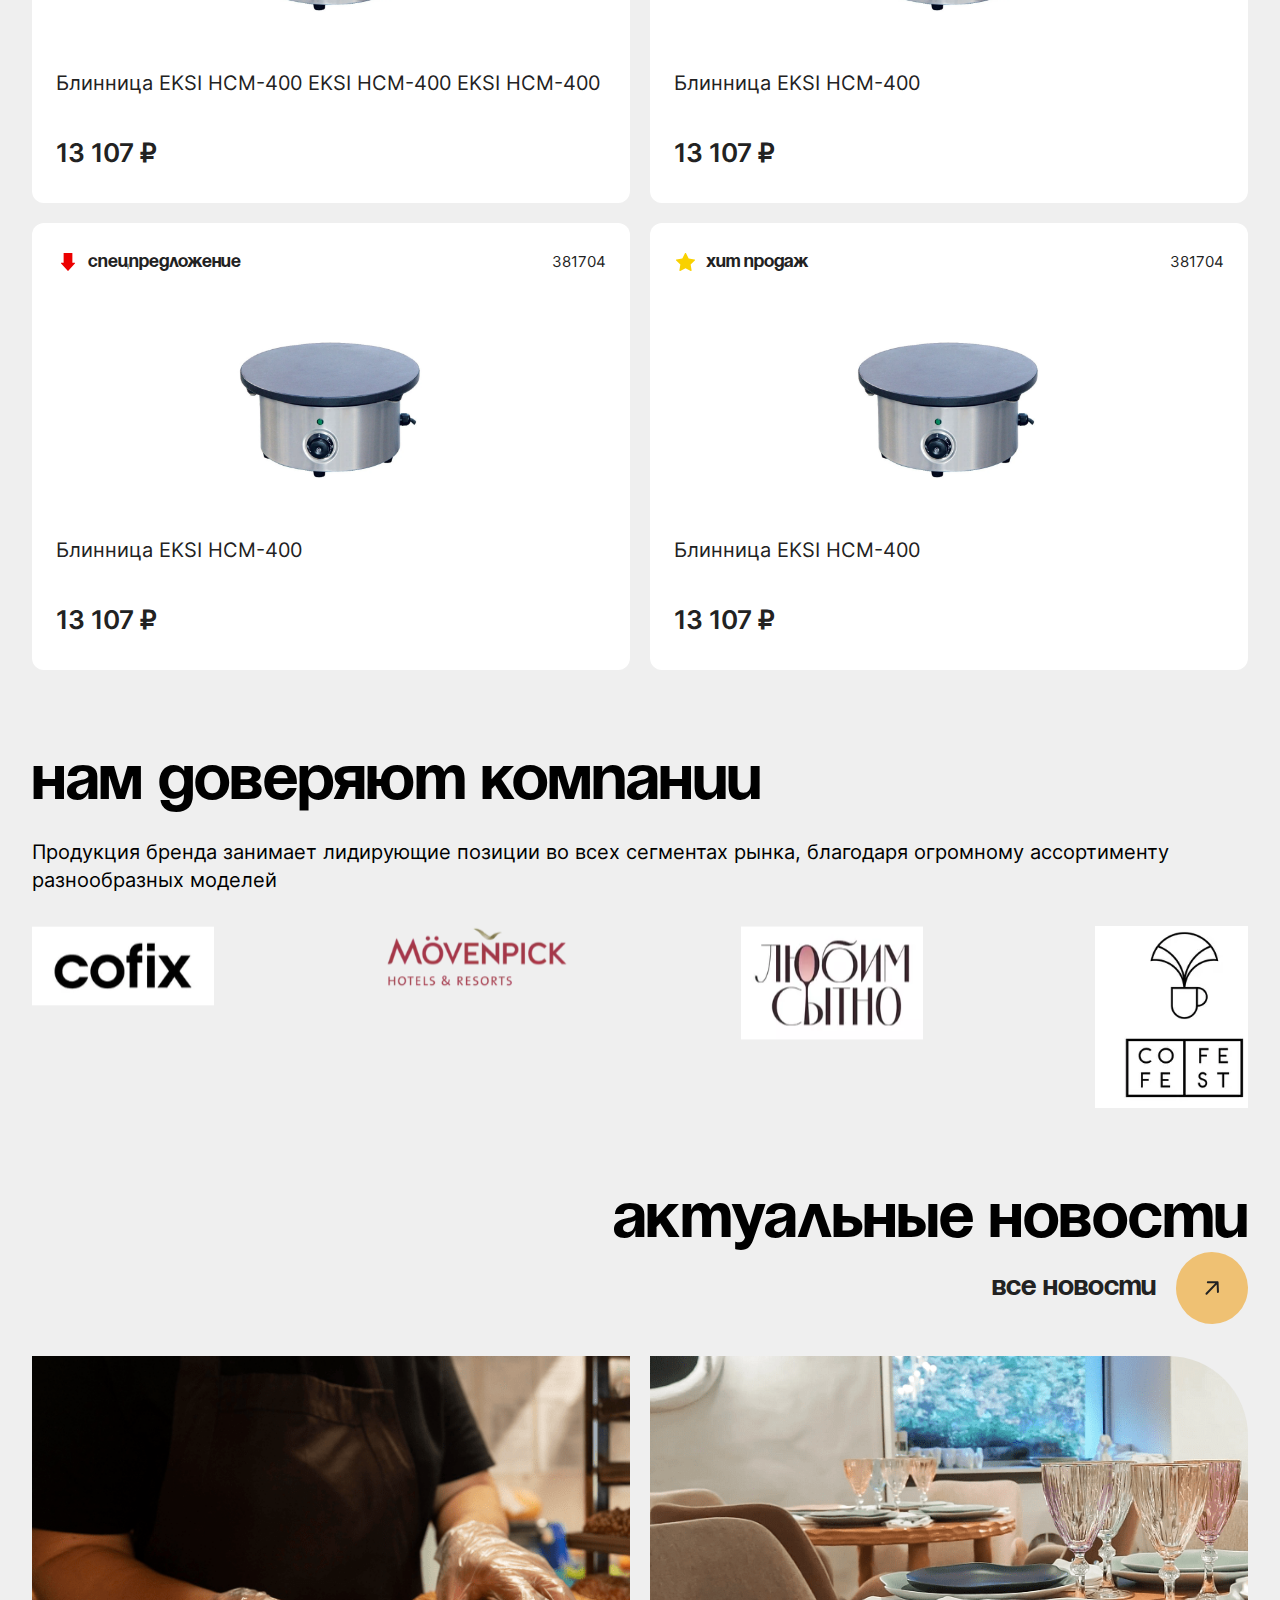
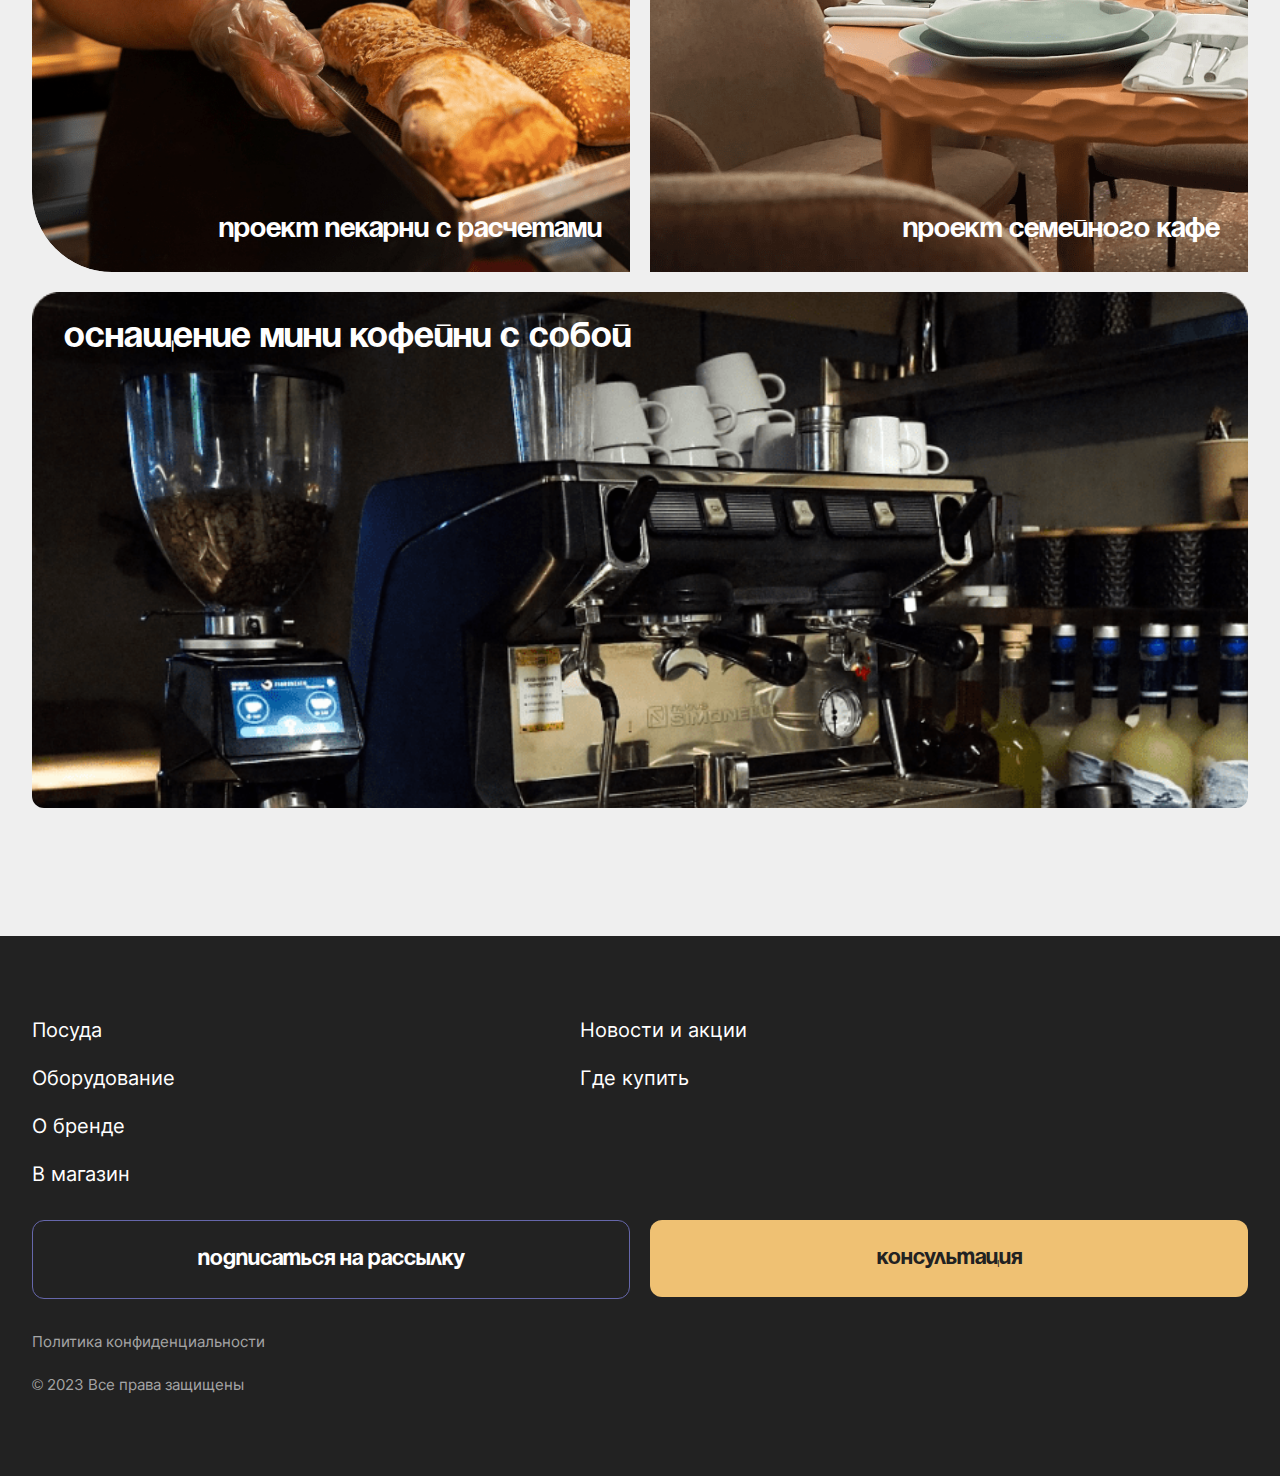
==== commit 9eb29ca9: "about brand" ====
--- a/index.html
+++ b/index.html
@@ -13,7 +13,6 @@
   <link rel="stylesheet" href="css/base.css">
   <link rel="stylesheet" href="css/fonts.css">
   <link rel="stylesheet" href="css/style.css">
-
 </head>
 <body>
 <header class="header">
@@ -161,6 +160,25 @@
                 <a class="side-menu__link link text-dark" data-menu-id="5">
                   <img src="./img/menu/5.png" alt="">
                   Холодильное
+                </a>
+              </li>
+            </ul>
+          </div>
+
+          <div class="side-menu__group">
+            <p class="heading-s space-sm">Посуда, емкости, инвентарь</p>
+
+            <ul class="side-menu__list" data-menu-list>
+              <li class="side-menu__item">
+                <a class="side-menu__link link text-dark" data-menu-id="6">
+                  <img src="./img/menu/6.png" alt="">
+                  Наплитная посуда
+                </a>
+              </li>
+              <li class="side-menu__item">
+                <a class="side-menu__link link text-dark" data-menu-id="7">
+                  <img src="./img/menu/7.png" alt="">
+                  Гастроемкости
                 </a>
               </li>
             </ul>
@@ -695,12 +713,17 @@
     <h2 class="visually-hidden">Оборудование</h2>
     <a href="catalog.html" class="categories__block categories__block_purple">
       <p class="heading-m categories__title">Оборудование</p>
-      <img src="./img/categories-index/cat-1.png" alt="">
+      <div class="categories__img-wrap">
+        <img src="./img/categories-index/cat-1.png" alt="">
+      </div>
     </a>
     <a href="catalog-2.html" class="categories__block categories__block_dark">
       <p class="heading-m categories__title">Посуда, емкости,
         инвентарь</p>
-      <img src="./img/categories-index/cat-2.png" alt="">
+      <div class="categories__img-wrap">
+        <img src="./img/categories-index/cat-2.png" alt="">
+      </div>
+
     </a>
   </section>
   <section class="complex-decisions space-xxl">
@@ -1095,12 +1118,14 @@
 <div class="graph-modal">
   <div class="graph-modal__container graph-modal__container_custom" role="dialog" aria-modal="true" data-graph-target="consult">
     <div class="graph-modal__content">
-      <button class="btn-reset graph-modal__close js-modal-close" aria-label="Закрыть модальное окно">
-        <svg class="icon-stroke" xmlns="http://www.w3.org/2000/svg" width="24" height="24" viewBox="0 0 24 24" fill="none">
-          <path d="M20 4L4 20M20 20L4 4" stroke="#222222" stroke-width="2" stroke-linecap="round"/>
-        </svg>
-      </button>
-      <p class="heading-m space-md">получить консультацию</p>
+      <div class="graph-modal__top space-md">
+        <p class="heading-m">получить консультацию</p>
+        <button class="btn-reset graph-modal__close js-modal-close" aria-label="Закрыть модальное окно">
+          <svg class="icon-stroke" xmlns="http://www.w3.org/2000/svg" width="24" height="24" viewBox="0 0 24 24" fill="none">
+            <path d="M20 4L4 20M20 20L4 4" stroke="#222222" stroke-width="2" stroke-linecap="round"/>
+          </svg>
+        </button>
+      </div>
       <p class="space-lg">Наши специалисты свяжутся с вами в течении одного рабочего дня и помогут с подбором оборудования для вашего предприятия</p>
 
       <form action="" class="form">
@@ -1128,12 +1153,15 @@
   </div>
   <div class="graph-modal__container graph-modal__container_custom" role="dialog" aria-modal="true" data-graph-target="subscribe">
     <div class="graph-modal__content">
-      <button class="btn-reset graph-modal__close js-modal-close" aria-label="Закрыть модальное окно">
-        <svg class="icon-stroke" xmlns="http://www.w3.org/2000/svg" width="24" height="24" viewBox="0 0 24 24" fill="none">
-          <path d="M20 4L4 20M20 20L4 4" stroke="#222222" stroke-width="2" stroke-linecap="round"/>
-        </svg>
-      </button>
-      <p class="heading-m space-md">подписка на рассылку</p>
+      <div class="graph-modal__top space-md">
+        <p class="heading-m">подписка на рассылку</p>
+        <button class="btn-reset graph-modal__close js-modal-close" aria-label="Закрыть модальное окно">
+          <svg class="icon-stroke" xmlns="http://www.w3.org/2000/svg" width="24" height="24" viewBox="0 0 24 24" fill="none">
+            <path d="M20 4L4 20M20 20L4 4" stroke="#222222" stroke-width="2" stroke-linecap="round"/>
+          </svg>
+        </button>
+      </div>
+
       <p class="space-lg">Будьте в курсе свежих новостей и актуальных новинок!</p>
 
       <form action="" class="form">
@@ -1160,12 +1188,15 @@
   </div>
   <div class="graph-modal__container graph-modal__container_custom" role="dialog" aria-modal="true" data-graph-target="success-consult">
     <div class="graph-modal__content">
-      <button class="btn-reset graph-modal__close js-modal-close" aria-label="Закрыть модальное окно">
-        <svg class="icon-stroke" xmlns="http://www.w3.org/2000/svg" width="24" height="24" viewBox="0 0 24 24" fill="none">
-          <path d="M20 4L4 20M20 20L4 4" stroke="#222222" stroke-width="2" stroke-linecap="round"/>
-        </svg>
-      </button>
-      <p class="heading-m space-md">запрос отправлен</p>
+      <div class="graph-modal__top space-md">
+        <p class="heading-m">запрос отправлен</p>
+        <button class="btn-reset graph-modal__close js-modal-close" aria-label="Закрыть модальное окно">
+          <svg class="icon-stroke" xmlns="http://www.w3.org/2000/svg" width="24" height="24" viewBox="0 0 24 24" fill="none">
+            <path d="M20 4L4 20M20 20L4 4" stroke="#222222" stroke-width="2" stroke-linecap="round"/>
+          </svg>
+        </button>
+      </div>
+
       <p class="space-xl">Спасибо! Наши специалисты свяжутся с вами в течении одного рабочего дня</p>
       <button class="text-l-bold button-filled text-dark js-modal-close"
               aria-label="Закрыть модальное окно">Закрыть</button>
@@ -1173,12 +1204,15 @@
   </div>
   <div class="graph-modal__container graph-modal__container_custom" role="dialog" aria-modal="true" data-graph-target="success-subscription">
     <div class="graph-modal__content">
-      <button class="btn-reset graph-modal__close js-modal-close" aria-label="Закрыть модальное окно">
-        <svg class="icon-stroke" xmlns="http://www.w3.org/2000/svg" width="24" height="24" viewBox="0 0 24 24" fill="none">
-          <path d="M20 4L4 20M20 20L4 4" stroke="#222222" stroke-width="2" stroke-linecap="round"/>
-        </svg>
-      </button>
-      <p class="heading-m space-md">Подписка оформлена</p>
+      <div class="graph-modal__top space-md">
+        <p class="heading-m">Подписка оформлена</p>
+        <button class="btn-reset graph-modal__close js-modal-close" aria-label="Закрыть модальное окно">
+          <svg class="icon-stroke" xmlns="http://www.w3.org/2000/svg" width="24" height="24" viewBox="0 0 24 24" fill="none">
+            <path d="M20 4L4 20M20 20L4 4" stroke="#222222" stroke-width="2" stroke-linecap="round"/>
+          </svg>
+        </button>
+      </div>
+
       <p class="space-xl">Спасибо! Теперь вы сможете получить письма с выгодными предложениями и скидками на указанный email</p>
       <button class="text-l-bold button-filled text-dark js-modal-close"
               aria-label="Закрыть модальное окно">Закрыть</button>
@@ -1186,18 +1220,20 @@
   </div>
   <div class="graph-modal__container graph-modal__container_custom" role="dialog" aria-modal="true" data-graph-target="error">
     <div class="graph-modal__content">
-      <button class="btn-reset graph-modal__close js-modal-close" aria-label="Закрыть модальное окно">
-        <svg class="icon-stroke" xmlns="http://www.w3.org/2000/svg" width="24" height="24" viewBox="0 0 24 24" fill="none">
-          <path d="M20 4L4 20M20 20L4 4" stroke="#222222" stroke-width="2" stroke-linecap="round"/>
-        </svg>
-      </button>
-      <p class="heading-m space-md">Ошибка!</p>
+      <div class="graph-modal__top space-md">
+        <p class="heading-m">Ошибка!</p>
+        <button class="btn-reset graph-modal__close js-modal-close" aria-label="Закрыть модальное окно">
+          <svg class="icon-stroke" xmlns="http://www.w3.org/2000/svg" width="24" height="24" viewBox="0 0 24 24" fill="none">
+            <path d="M20 4L4 20M20 20L4 4" stroke="#222222" stroke-width="2" stroke-linecap="round"/>
+          </svg>
+        </button>
+      </div>
+
       <p class="space-xl">Произошла какая-то ошибка, форма не отправлена,  пожалуйста, попробуйте еще раз</p>
       <button class="text-l-bold button-filled text-dark js-modal-close"
               aria-label="Закрыть модальное окно">Закрыть</button>
     </div>
   </div>
-
 </div>
 
 
--- a/css/base.css
+++ b/css/base.css
@@ -3,6 +3,8 @@
   padding: 0;
   margin: 0;
   border: none;
+
+ /* outline: 1px solid deeppink;*/
 }
 
 *,
@@ -22,13 +24,16 @@
   flex-direction: column;
   min-height: 100vh;
   min-width: 320px;
-  overflow-x: hidden;
   font-family: var(--font-inter);
   font-size: var(--text--s-regular);
   font-style: normal;
   font-weight: 400;
   line-height: 140%;
   background-color: var(--bg-primary-white);
+}
+
+body.opened {
+  overflow: hidden;
 }
 
 main {
--- a/css/style.css
+++ b/css/style.css
@@ -269,7 +269,6 @@
 }
 
 /* common styles */
-
 .d-none {
   display: none !important;
 }
@@ -714,18 +713,15 @@
 
 .breadcrumbs {
   display: flex;
-  flex-wrap: wrap;
   align-items: center;
   gap: var(--space-xs);
+  overflow-x: scroll;
 }
 
 .breadcrumbs__link {
   color: var(--black-main);
   transition: var(--transition);
-}
-
-.breadcrumbs__link:not(.breadcrumbs__link_active):hover {
-  color: var(--text-accent-hover);
+  white-space: nowrap;
 }
 
 .breadcrumbs__item {
@@ -738,14 +734,25 @@
   display: inline-block;
   width: 1.5rem;
   height: 1.5rem;
-  background-image: url("data:image/svg+xml;charset=UTF-8,%3csvg xmlns='http://www.w3.org/2000/svg' width='24' height='24' viewBox='0 0 24 24' fill='none'%3e%3cpath d='M18 12C18 15.3137 15.3137 18 12 18C8.68629 18 6 15.3137 6 12C6 8.68629 8.68629 6 12 6C15.3137 6 18 8.68629 18 12Z' fill='%23222222' fill-opacity='0.2'/%3e%3cpath d='M15 12C15 13.6569 13.6569 15 12 15C10.3431 15 9 13.6569 9 12C9 10.3431 10.3431 9 12 9C13.6569 9 15 10.3431 15 12Z' stroke='%23222222' stroke-opacity='0.2' stroke-width='6'/%3e%3c/svg%3e");
+  background-image: url("data:image/svg+xml;charset=UTF-8,%3csvg xmlns='http://www.w3.org/2000/svg' width='24' height='24' viewBox='0 0 24 24' fill='none'%3e%3cpath d='M15 12C15 13.6569 13.6569 15 12 15C10.3431 15 9 13.6569 9 12C9 10.3431 10.3431 9 12 9C13.6569 9 15 10.3431 15 12Z' fill='%23222222' stroke='%23222222' stroke-width='6'/%3e%3c/svg%3e");
   margin: 0 var(--space-xxs);
   transition: var(--transition);
 }
 
-.breadcrumbs__item:has(.breadcrumbs__link:not(.breadcrumbs__link_active)):hover::before {
-  background-image: url("data:image/svg+xml;charset=UTF-8,%3csvg xmlns='http://www.w3.org/2000/svg' width='24' height='24' viewBox='0 0 24 24' fill='none'%3e%3cpath d='M15 12C15 13.6569 13.6569 15 12 15C10.3431 15 9 13.6569 9 12C9 10.3431 10.3431 9 12 9C13.6569 9 15 10.3431 15 12Z' fill='%236264C4FF' stroke='%236264C4FF' stroke-width='6'/%3e%3c/svg%3e");
-}
+.breadcrumbs__item:has(.breadcrumbs__link_active)::before {
+  background-image: url("data:image/svg+xml;charset=UTF-8,%3csvg xmlns='http://www.w3.org/2000/svg' width='24' height='24' viewBox='0 0 24 24' fill='none'%3e%3cpath d='M18 12C18 15.3137 15.3137 18 12 18C8.68629 18 6 15.3137 6 12C6 8.68629 8.68629 6 12 6C15.3137 6 18 8.68629 18 12Z' fill='%23222222' fill-opacity='0.2'/%3e%3cpath d='M15 12C15 13.6569 13.6569 15 12 15C10.3431 15 9 13.6569 9 12C9 10.3431 10.3431 9 12 9C13.6569 9 15 10.3431 15 12Z' stroke='%23222222' stroke-opacity='0.2' stroke-width='6'/%3e%3c/svg%3e");
+}
+
+@media (hover: hover), (-ms-high-contrast: none) {
+  .breadcrumbs__link:not(.breadcrumbs__link_active):hover {
+    color: var(--text-accent-hover);
+  }
+
+  .breadcrumbs__item:has(.breadcrumbs__link:not(.breadcrumbs__link_active)):hover::before {
+    background-image: url("data:image/svg+xml;charset=UTF-8,%3csvg xmlns='http://www.w3.org/2000/svg' width='24' height='24' viewBox='0 0 24 24' fill='none'%3e%3cpath d='M15 12C15 13.6569 13.6569 15 12 15C10.3431 15 9 13.6569 9 12C9 10.3431 10.3431 9 12 9C13.6569 9 15 10.3431 15 12Z' fill='%236264C4FF' stroke='%236264C4FF' stroke-width='6'/%3e%3c/svg%3e");
+  }
+}
+
 
 .breadcrumbs__link_active {
   color: var(--text-disabled);
@@ -985,12 +992,14 @@
   transition: var(--transition);
 }
 
-.header__search-button:hover span {
-  color: var(--text-accent-hover);
-}
-
-.header__search-button:hover svg path {
-  fill: var(--bg-accent-hover);
+@media (hover: hover), (-ms-high-contrast: none) {
+  .header__search-button:hover span {
+    color: var(--text-accent-hover);
+  }
+
+  .header__search-button:hover svg path {
+    fill: var(--bg-accent-hover);
+  }
 }
 
 .header__buttons-group {
@@ -1000,22 +1009,34 @@
 }
 
 @media screen and (max-width: 1280px) {
-
+  .header__logo {
+    width: 7.87506rem;
+    height: 3.12494rem;
+    flex-shrink: 0;
+  }
 }
 
 @media screen and (max-width: 727px) {
-
+  .header__container {
+    align-items: center;
+  }
+
+  .header__logo {
+    width: 5rem;
+    height: 2rem;
+  }
 }
 
 /* side menu */
 .side-menu {
-  position: absolute;
+  position: fixed;
   right: 0;
-  top: -30px;
+  top: 0;
   align-items: flex-start;
   padding: var(--space-lg) var(--space-xl);
-  min-height: 64rem;
   max-width: 40rem;
+  width: 100%;
+  height: 100dvh;
   background: var(--white-main);
   opacity: 0;
   transform: translate(2000px);
@@ -1027,13 +1048,16 @@
   opacity: 1;
   transform: translate(0);
   transition: all 0.6s ease;
+  height: 100dvh;
+  overflow-x: hidden;
+  /*-webkit-overflow-scrolling: touch;*/
 }
 
 .side-menu.opened::before {
   content: "";
   position: absolute;
   width: 1000px;
-  height: 100%;
+  height: 100dvh;
   background-color: var(--white-main);
   right: -1000px;
   top: 0;
@@ -1076,13 +1100,13 @@
 
 @media (max-width: 1280px) {
   .side-menu {
-    min-height: 50rem;
+    max-width: 45.5rem;
   }
 }
 
 @media (max-width: 727px) {
   .side-menu {
-    top: -17px;
+    max-width: 22.5rem;
   }
 
   .side-menu__mob-list {
@@ -1198,9 +1222,12 @@
   border-radius: var(--radius-sm);
 }
 
-.tag-item__link:hover {
-  background: var(--bg-accent-hover);
-  color: var(--white-main);
+@media (hover: hover), (-ms-high-contrast: none) {
+  .tag-item__link:hover {
+    background: var(--bg-accent-hover);
+    color: var(--white-main);
+  }
+
 }
 
 .tag-item__link-pic {
@@ -1316,8 +1343,19 @@
   gap: var(--space-sm);
 }
 
+.intro__preloader {
+  max-height: 64px;
+}
+
 .intro__swiper-group {
+  display: flex;
+  flex-direction: column;
+  gap: var(--space-xxs);
   flex-grow: 1;
+}
+
+.intro__swiper-caption {
+  padding: 0 var(--space-xs);
 }
 
 .intro__swiper-next {
@@ -1377,7 +1415,7 @@
 .swiper-pagination-bullet--svg-animation {
   width: 50px;
   height: 50px;
-  margin: 0 6px !important;
+  margin: 0 !important;
   display: inline-block;
 }
 
@@ -1511,23 +1549,30 @@
   display: grid;
   grid-template-columns: repeat(2, 1fr);
   margin-top: -1px;
+  height: max-content;
 }
 
 .categories__block {
   display: flex;
   flex-direction: column;
   align-items: center;
+  justify-content: space-between;
   gap: var(--space-sm);
   padding: var(--space-lg) var(--space-md);
   transition: var(--transition);
-}
-
-.categories__block:hover {
-  background: var(--bg-accent-hover);
+  width: 100%;
+  height: 100%;
 }
 
 .categories__block img {
-  height: 100%;
+  object-fit: contain;
+  aspect-ratio: 79 / 49;
+}
+
+@media (hover: hover), (-ms-high-contrast: none) {
+  .categories__block:hover {
+    background: var(--bg-accent-hover);
+  }
 }
 
 .categories__block_purple {
@@ -1542,19 +1587,19 @@
   color: var(--white-main);
   text-transform: lowercase;
   max-width: 50rem;
+  text-align: center;
 }
 
 @media (max-width: 1280px) {
-
+  .categories {
+    height: max-content;
+  }
 }
 
 @media (max-width: 727px) {
   .categories {
     grid-template-columns: repeat(1, 1fr);
-  }
-
-  .categories__block {
-    height: 22rem;
+    height: auto;
   }
 }
 
@@ -1629,8 +1674,10 @@
   border-radius: 0 0 0 var(--radius-lg);
 }
 
-.decision-swiper__slide:hover {
-  background: var(--bg-accent-hover);
+@media (hover: hover), (-ms-high-contrast: none) {
+  .decision-swiper__slide:hover {
+    background: var(--bg-accent-hover);
+  }
 }
 
 
@@ -1659,7 +1706,7 @@
 }
 
 .leader__top-info {
-  width: 36.3125rem;
+  max-width: 36.3125rem;
 }
 
 .leader__swiper-wrapper {
@@ -1709,7 +1756,7 @@
 }
 
 .popular__top-info {
-  width: 36.3125rem;
+  max-width: 36.3125rem;
 }
 
 .popular__cards-container {
@@ -1811,19 +1858,21 @@
   transform: scale(1);
 }
 
-.product-card:hover .product-card__img-wrap img {
-  transform: scale(1.1);
-  transition: var(--transition);
-}
-
-.product-card:hover .product-card__title,
-.product-card:hover .product-card__price {
-  color: var(--text-accent-hover);
-}
+@media (hover: hover), (-ms-high-contrast: none) {
+  .product-card:hover .product-card__img-wrap img {
+    transform: scale(1.1);
+    transition: var(--transition);
+  }
+
+  .product-card:hover .product-card__title,
+  .product-card:hover .product-card__price {
+    color: var(--text-accent-hover);
+  }
+}
+
 
 @media (max-width: 1280px) {
   .product-card__img-wrap img {
-    height: 17.125rem;
     width: 15.8rem;
     object-fit: contain;
   }
@@ -2089,18 +2138,33 @@
   display: flex;
   flex-direction: column;
   align-items: center;
+  justify-content: space-between;
   gap: var(--space-sm);
   padding: var(--space-lg) var(--space-lg);
   transition: background-color 0.3s ease-in;
 }
 
-.catalog-card:hover {
-  background: var(--bg-accent-hover);
+.catalog-card__title {
+  text-align: center;
+}
+
+@media (hover: hover), (-ms-high-contrast: none) {
+  .catalog-card:hover {
+    background: var(--bg-accent-hover);
+  }
+
+}
+
+
+.catalog-card__img-wrap {
+  height: 16.75rem;
+  width: 100%;
 }
 
 .catalog-card img {
   object-fit: contain;
   height: 100%;
+  width: 100%;
 }
 
 .catalog-card:not(.catalog-card_simple) {
@@ -2121,6 +2185,10 @@
     display: flex;
     flex-direction: column;
     align-items: flex-start;
+  }
+
+  .catalog-card__img-wrap {
+    height: 13.125rem;
   }
 
   .catalog__grid-simple {
@@ -2144,6 +2212,9 @@
 }
 
 @media (max-width: 727px) {
+  .catalog-card__img-wrap {
+    height: 14.6rem;
+  }
   .catalog__grid-simple {
     grid-template-columns: repeat(1, 1fr);
   }
@@ -2240,6 +2311,12 @@
   background: var(--bg-secondary-white);
 }
 
+@media (hover: hover), (-ms-high-contrast: none) {
+  .category__template-button:not(.category__template-button_active):hover svg path {
+    stroke: var(--text-accent-hover);
+  }
+}
+
 .pagination-wrap {
   display: flex;
   justify-content: space-between;
@@ -2312,7 +2389,7 @@
   border-radius: var(--radius-md);
   background: var(--bg-secondary-white);
   cursor: pointer;
-  /*transition: background-color 0.2s ease-out;*/
+  transition: color 0.6s ease-in;
 }
 
 .accordion__item_show .accordion__header {
@@ -2337,12 +2414,10 @@
   transform: rotate(-180deg);
 }
 
-.accordion__header:hover {
-
-}
-
-.accordion__item:not(.accordion__item_show) .accordion__header {
-
+@media (hover: hover), (-ms-high-contrast: none) {
+  .accordion__item:not(.accordion__item_show) .accordion__header:hover {
+    color: var(--text-accent-hover);
+  }
 }
 
 .accordion__content {
@@ -2446,13 +2521,16 @@
   transition: var(--transition);
 }
 
-.dropdown-sort input:hover {
-  color: var(--text-accent-hover);
-}
-
-.dropdown-sort:hover::before {
-  border-color: var(--text-accent-hover);
-}
+@media (hover: hover), (-ms-high-contrast: none) {
+  .dropdown-sort input:hover::placeholder {
+    color: var(--text-accent-hover);
+  }
+
+  .dropdown-sort:hover::before {
+    border-color: var(--text-accent-hover);
+  }
+}
+
 
 .dropdown-sort input::-webkit-input-placeholder { /* WebKit, Blink, Edge */
   color: #333333;
@@ -2508,8 +2586,11 @@
   padding: var(--space-xs) var(--space-sm);
 }
 
-.dropdown-sort .options .option:hover {
-  color: var(--text-accent-hover);
+@media (hover: hover), (-ms-high-contrast: none) {
+  .dropdown-sort .options .option:hover {
+    color: var(--text-accent-hover);
+  }
+
 }
 
 .dropdown-sort .options .option:not(:last-of-type) {
@@ -2557,21 +2638,26 @@
   background: var(--bg-secondary-white);
 }
 
-.pagination__link:not(.pagination__link_active):hover {
-  color: var(--text-accent-hover);
-}
 
 .pagination__link svg path {
   transition: var(--transition);
 }
 
-.pagination__link:hover svg path {
-  stroke: var(--bg-accent-hover);
-}
-
-.pagination__link:hover svg path {
-  fill: var(--bg-accent-hover);
-}
+
+@media (hover: hover), (-ms-high-contrast: none) {
+  .pagination__link:not(.pagination__link_active):hover {
+    color: var(--text-accent-hover);
+  }
+
+  .pagination__link:hover svg path {
+    stroke: var(--bg-accent-hover);
+  }
+
+  .pagination__link:hover svg path {
+    fill: var(--bg-accent-hover);
+  }
+}
+
 
 /* range slider */
 /* Chrome, Safari, Edge, Opera */
@@ -2785,6 +2871,12 @@
   gap: var(--space-xs);
 }
 
+.product-inner__file svg {
+  width: 1.5rem;
+  height: 1.5rem;
+  flex-shrink: 0;
+}
+
 .product-inner__section {
   padding: var(--space-xl) var(--space-xl) var(--space-xxl) var(--space-xl);
   border-bottom-left-radius: var(--radius-lg);
@@ -2801,6 +2893,19 @@
   }
 }
 
+@media (max-width: 727px) {
+  .product-inner__buy {
+    flex-direction: column;
+    align-items: flex-start;
+  }
+
+  .product-inner__file span {
+    white-space: nowrap;
+    overflow: hidden;
+    text-overflow: ellipsis
+  }
+}
+
 
 
 /* product card slider */
@@ -2822,11 +2927,10 @@
 }
 
 .slider_product .slider__thumbs {
-  height: 34rem;
+  height: 35rem;
 }
 
 .slider_product .slider__images {
-  max-width: 39.5rem;
   height: 39.5rem;
 }
 
@@ -2888,6 +2992,7 @@
   padding-bottom: 56.25%;
   padding-top: 0;
   height: 0;
+  border-radius: 0 0 var(--radius-xl) 0;
 }
 
 .slider_product-video iframe {
@@ -2900,24 +3005,8 @@
   aspect-ratio: 16 / 9;
 }
 
-.slider_product-video .slider__flex {
-  display: flex;
-  gap: var(--space-sm);
-  align-items: flex-start;
-}
-
-.slider_product-video .slider__col {
-  display: flex;
-  flex-direction: column;
-  width: 22.875rem;
-}
-
-.slider_product-video .slider__thumbs {
-  height: 34.5rem;
-}
-
-.slider_product-video .slider__images {
-  flex-grow: 1;
+.slider_product-video {
+  position: relative;
 }
 
 .slider__image-wrap {
@@ -2934,62 +3023,80 @@
 
 }
 
-.slider__image-wrap img {
-  display: block;
-  width: 100%;
-  height: 100%;
-  -o-object-fit: cover;
-  object-fit: cover;
-}
-
-.slider_product-video .slider__image-wrap {
-  height: 12.875rem;
-}
-
-.slider_product-video .swiper {
-  aspect-ratio: 16 / 11;
-}
-
-.product-inner__video-text-thumb {
-  overflow: hidden;
-  text-overflow: ellipsis;
-  display: block;
-  display: -webkit-box;
-  -webkit-line-clamp: 1;
-  line-clamp: 1;
-  -webkit-box-orient: vertical;
-}
-
+.product-inner__swiper-nav {
+  position: absolute;
+  right: 0;
+  bottom: 6px;
+  z-index: 1;
+}
 
 @media (max-width: 1280px) {
-  .slider_product-video .slider__flex {
+
+  .slider_product .swiper {
+    aspect-ratio: auto;
+  }
+
+  .slider_product .slider__images {
+    height: 16.5rem;
+  }
+
+  .slider_product .slider__thumbs {
+    height: 16.5rem;
+  }
+}
+
+@media (max-width: 727px) {
+  .slider_product-video {
+    display: flex;
     flex-direction: column;
-  }
-
-  .slider_product-video .slider__images {
+    gap: var(--space-sm);
+  }
+
+  .product-inner__swiper-nav {
+    position: static;
+    align-self: center;
+  }
+
+  .slider_product-video .video-container {
+    border-radius: 0;
+  }
+
+  .slider_product .slider__flex {
+    flex-direction: column;
+  }
+
+  .slider_product .slider__images {
+    order: -1;
+    height: auto;
+    max-width: 100%;
+  }
+
+  .slider__image-wrap img {
+    object-fit: contain;
+  }
+
+  .slider_product .slider__col {
+    max-width: 100%;
+  }
+
+  .slider_product .slider__thumbs {
+    height: auto;
+  }
+
+  .slider_product .swiper-slide {
+    height: auto !important;
+  }
+
+  .slider_product .slider__thumbs .swiper-slide {
+   /* max-width: 3.75rem;
+    width: 100%;*/
+  }
+
+  .slider_product .slider__thumbs .slider__image-wrap {
     width: 100%;
-    max-width: 100%;
-    height: auto;
-  }
-
-  .slider_product-video .slider__thumbs {
-    height: auto;
-  }
-
-  .slider_product-video .slider__col {
-    width: 100%;
-  }
-
-  .slider_product-video .swiper {
-    aspect-ratio: auto;
-  }
-}
-
-@media (max-width: 727px) {
-
-  .slider_product-video .swiper-slide {
-    height: auto !important;
-  }
+    height: 100%;
+  }
+
 }
 
 /*shops*/
@@ -3387,7 +3494,7 @@
 .last-article__grid {
   display: grid;
   grid-template-columns: repeat(2, 1fr);
-  gap: var(--space-sm)
+  gap: var(--space-sm);
 }
 
 .article-inner a {
@@ -3395,8 +3502,10 @@
   transition: var(--transition);
 }
 
-.article-inner a:hover {
-  color: var(--text-accent-hover);
+@media (hover: hover), (-ms-high-contrast: none) {
+  .article-inner a:hover {
+    color: var(--text-accent-hover);
+  }
 }
 
 .article-inner__img-single {
@@ -3540,6 +3649,10 @@
   .article-inner__double {
     grid-template-columns: repeat(1, 1fr);
   }
+
+  .last-article__grid {
+    grid-template-columns: repeat(1, 1fr);
+  }
 }
 
 
@@ -3557,12 +3670,25 @@
 }
 
 .graph-modal__container_filter .graph-modal__close {
-  top: var(--space-xl);
-  right: var(--space-xl);
+  position: static;
+  width: 24px;
+  flex-shrink: 0;
+}
+
+.graph-modal__container_custom .graph-modal__close {
+  position: static;
+  width: 24px;
+  flex-shrink: 0;
 }
 
 .graph-modal__container_custom .graph-modal__content {
   position: relative;
+}
+
+.graph-modal__top {
+  display: flex;
+  justify-content: space-between;
+  gap: var(--space-sm);
 }
 
 .form__inputs {
@@ -3610,7 +3736,12 @@
 }
 
 
-
+@media (max-width: 727px) {
+  .graph-modal__container_custom {
+    max-width: 22.5rem;
+    width: 100%;
+  }
+}
 
 
 
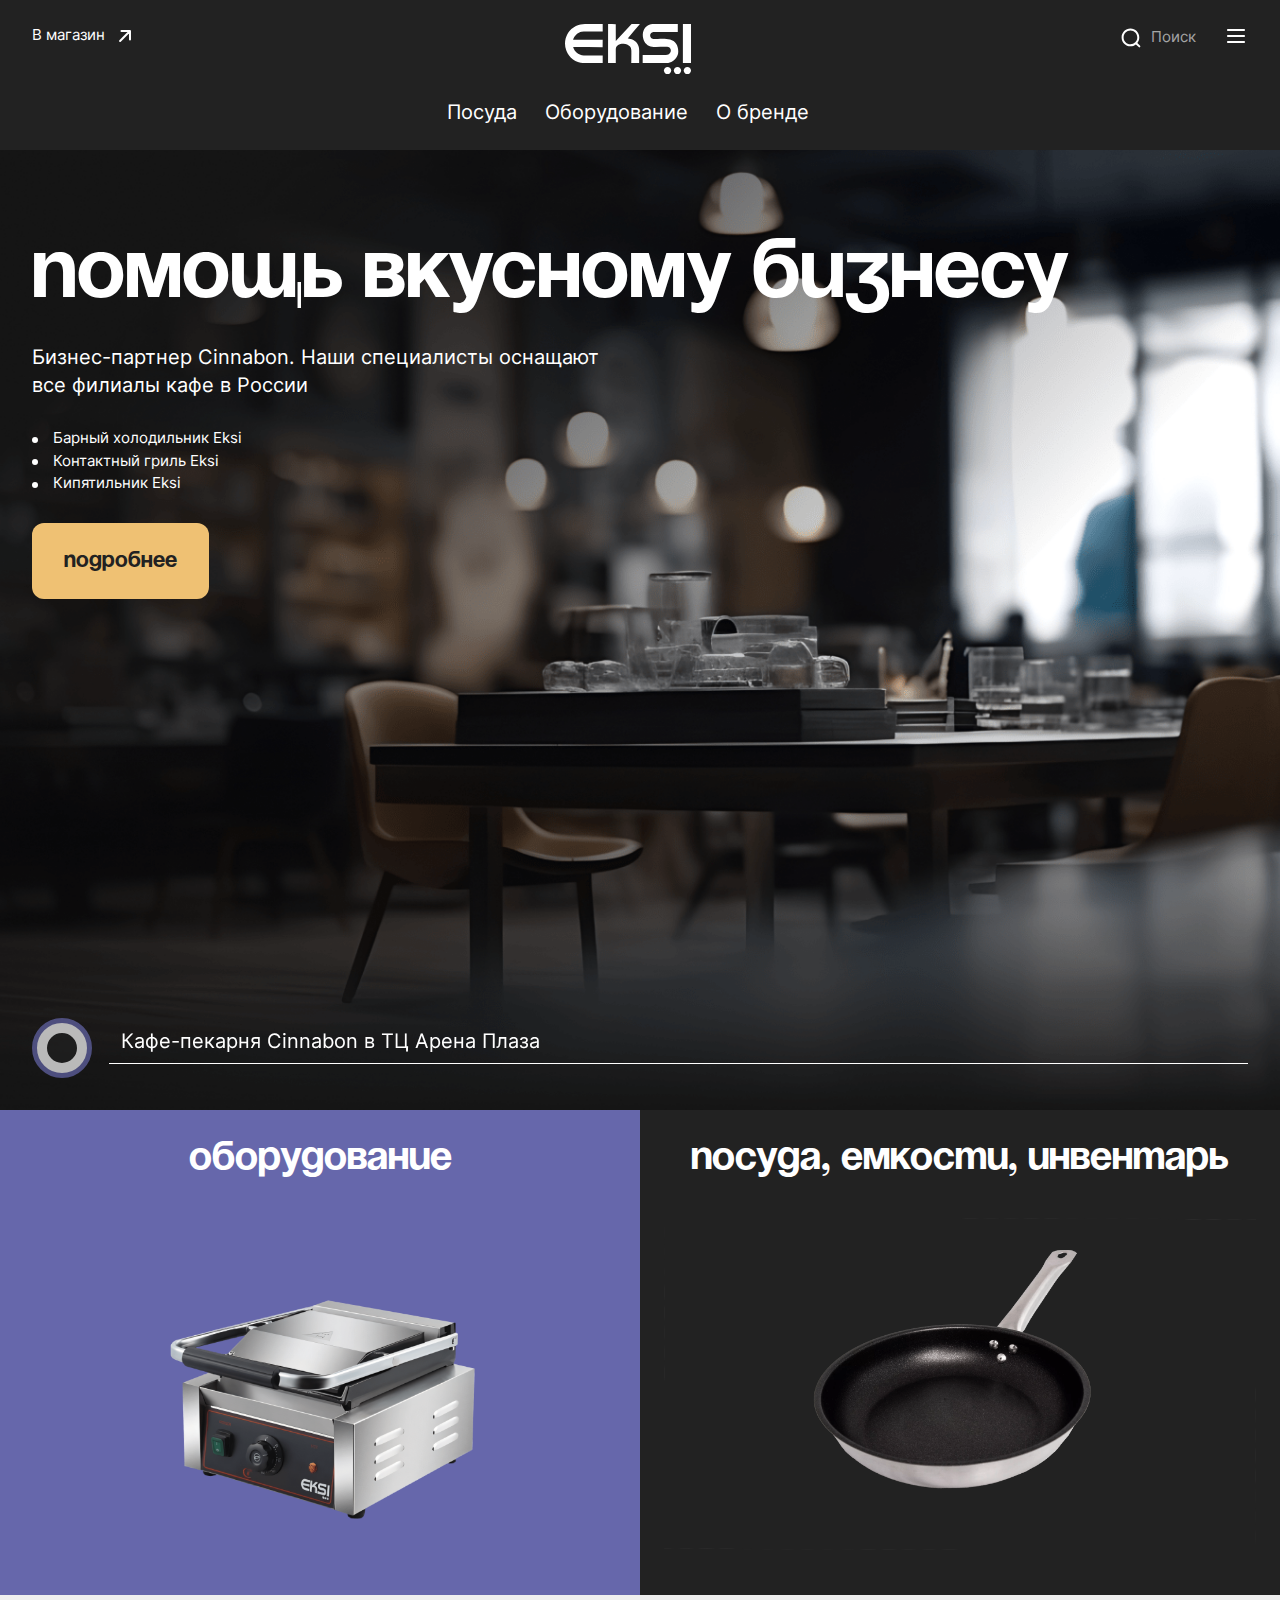
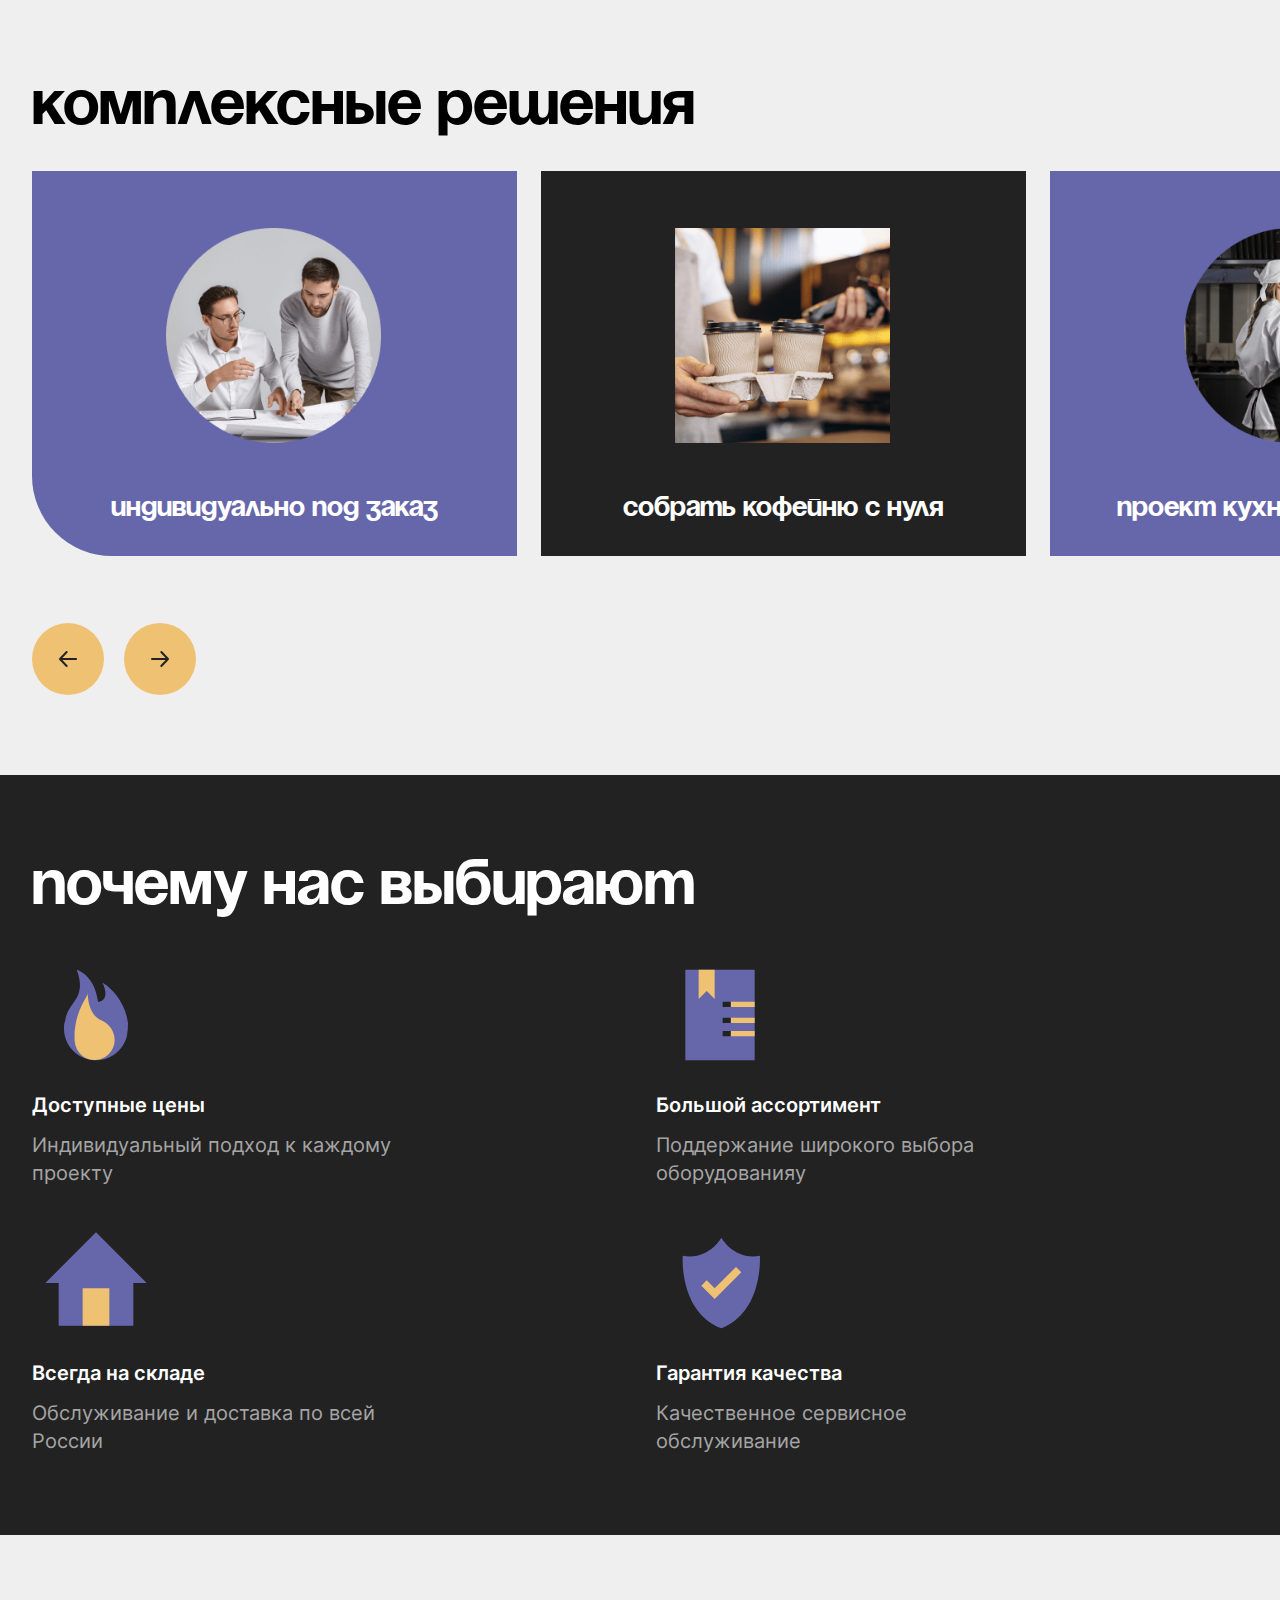
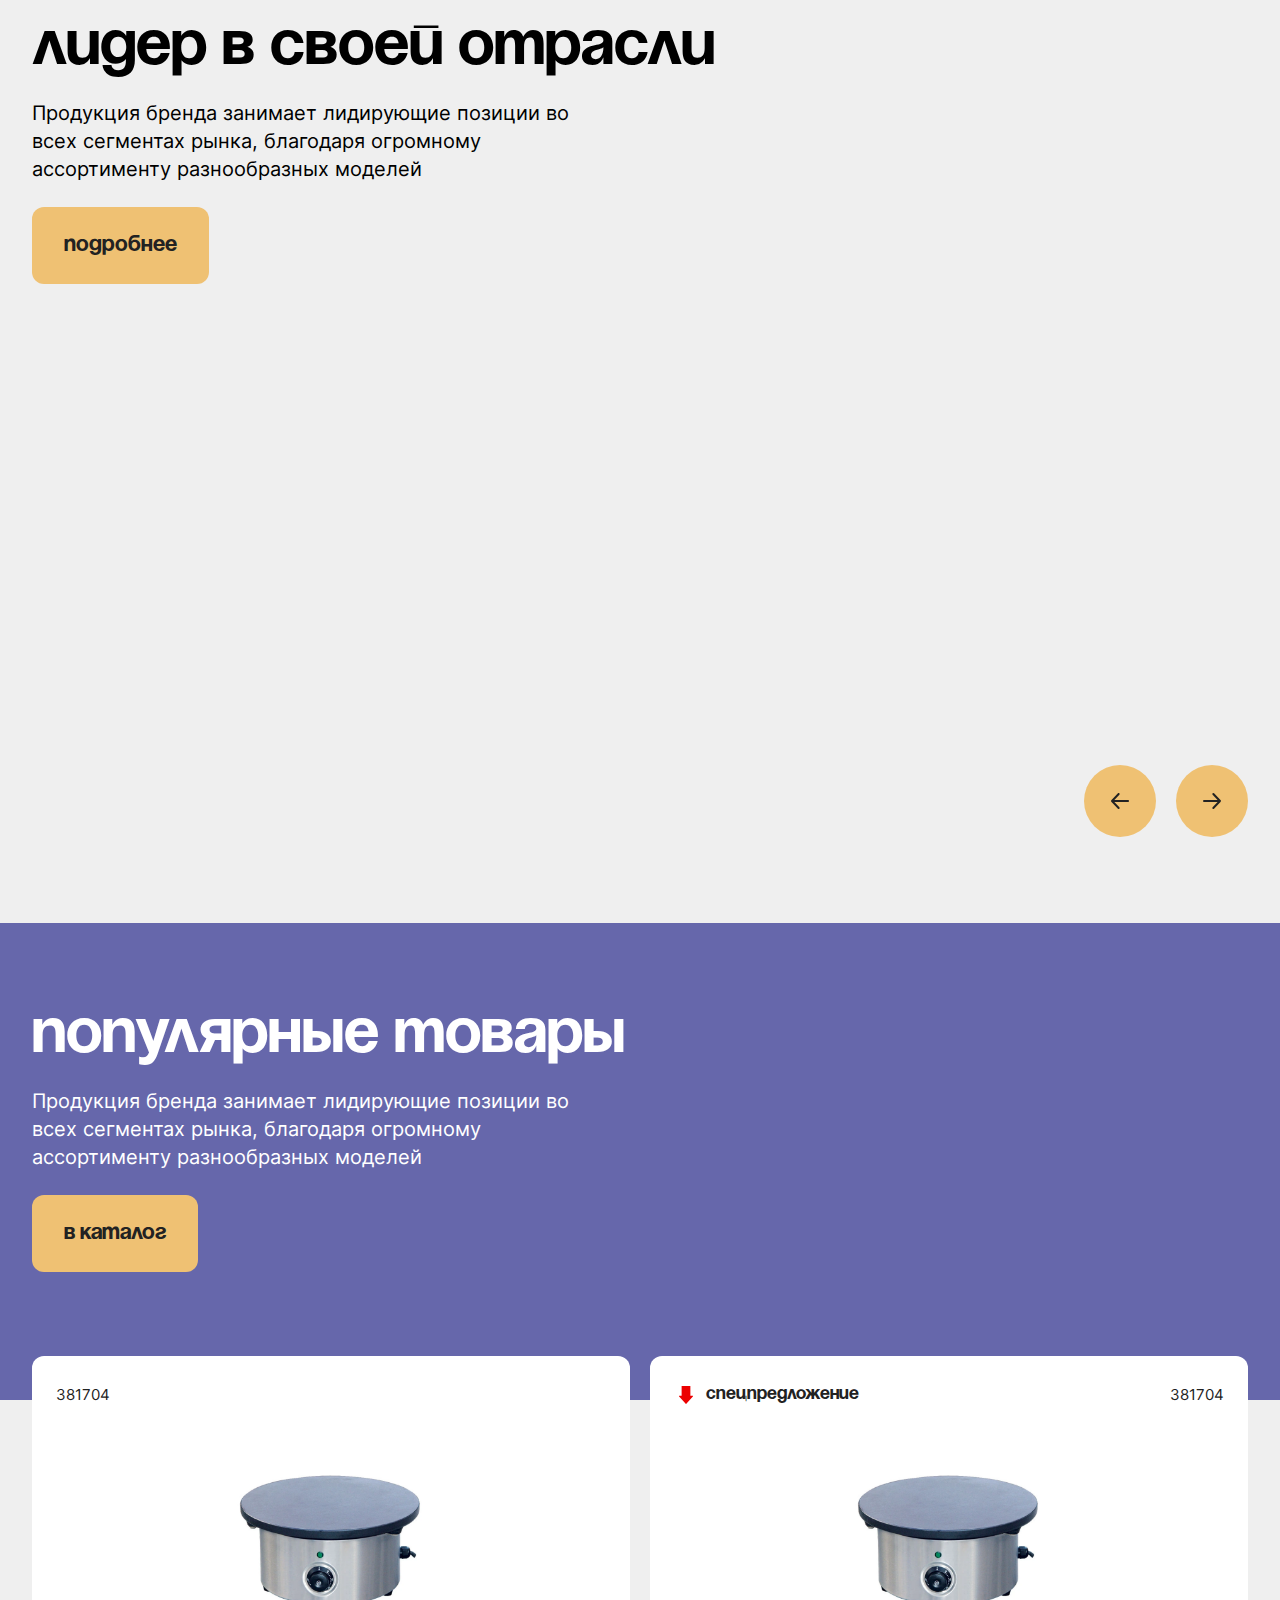
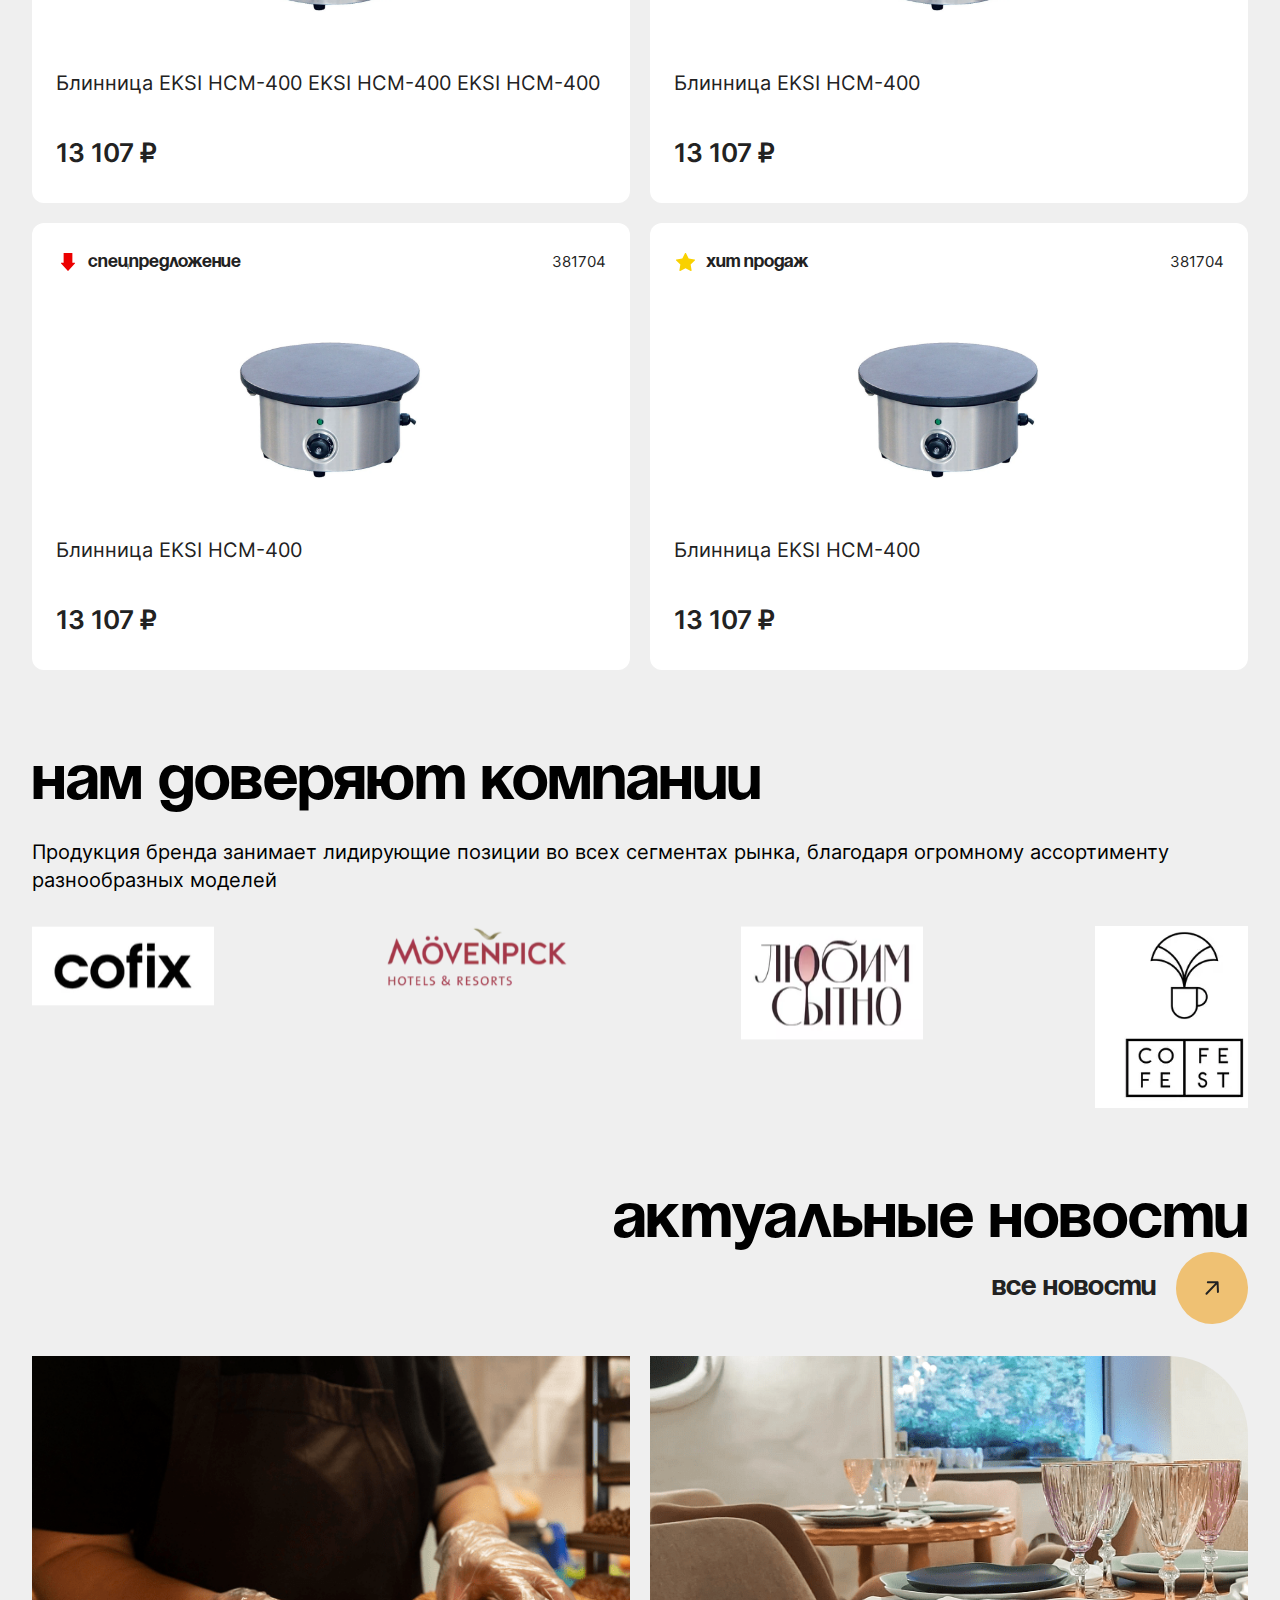
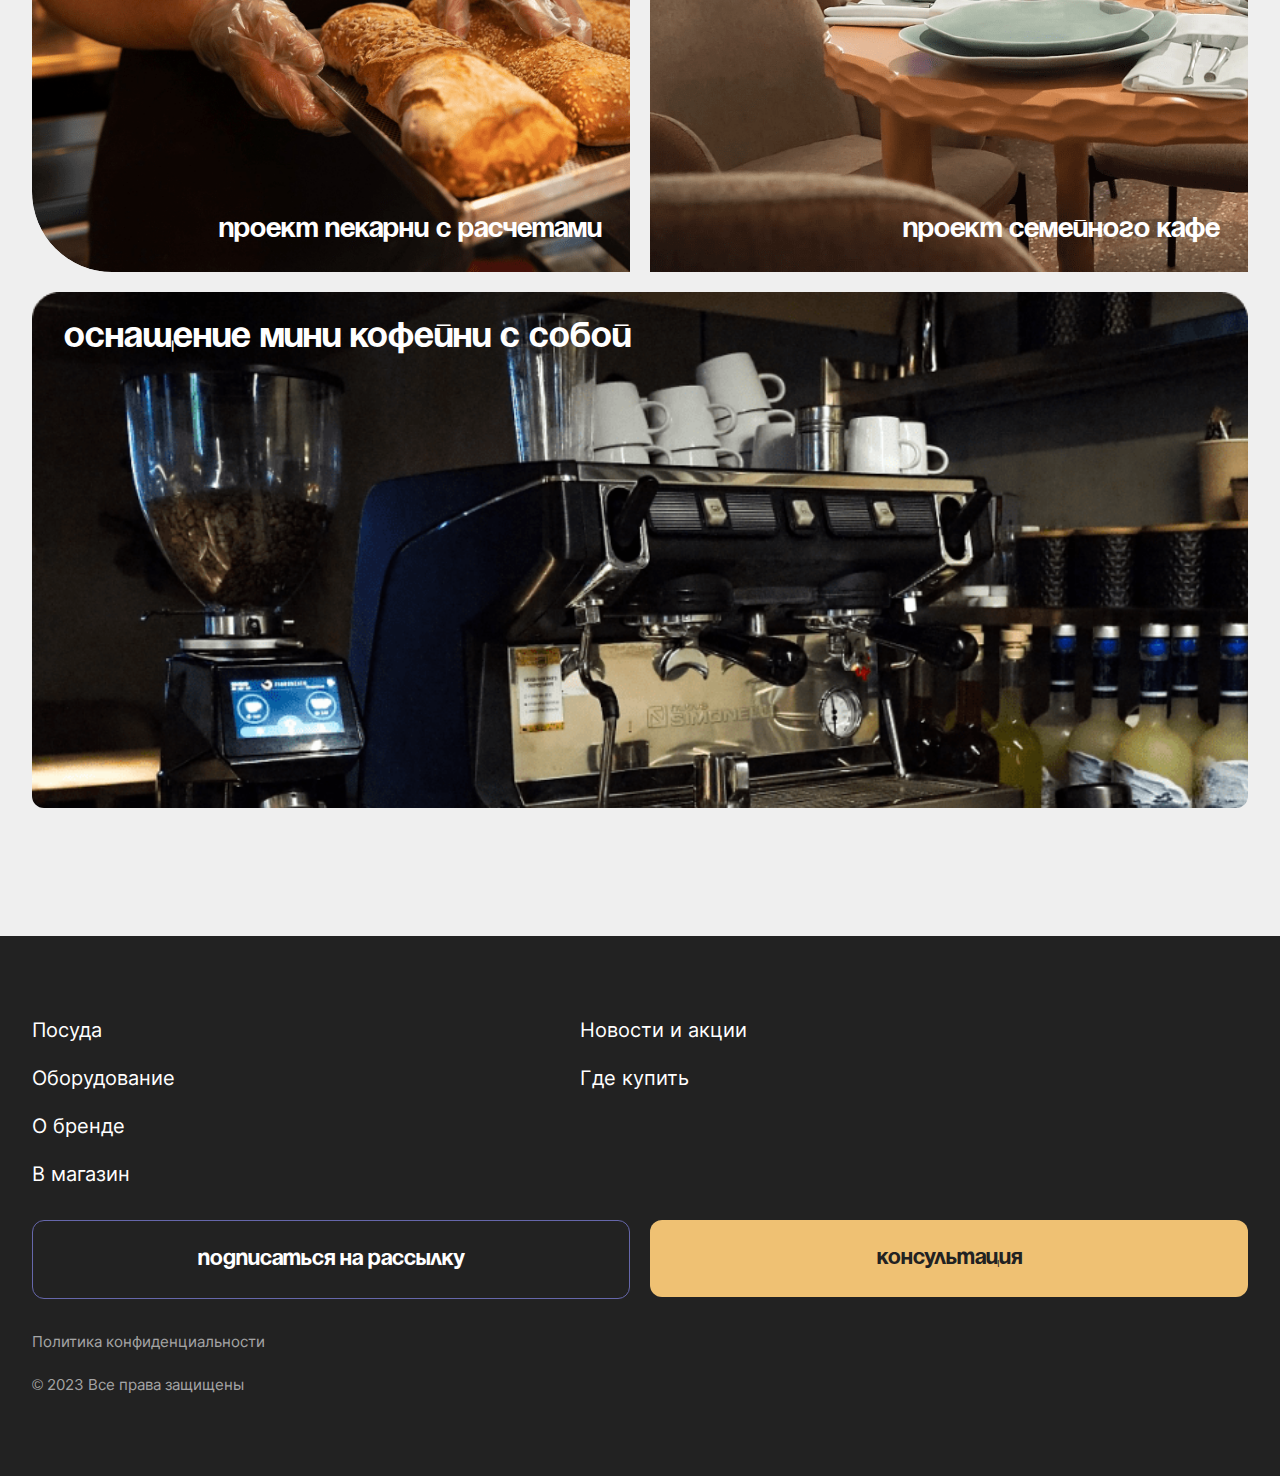
==== commit e3589ba3: "правки, поиск" ====
--- a/index.html
+++ b/index.html
@@ -63,7 +63,12 @@
     <div class="header__col-right">
       <div class="header__buttons-group">
         <button class="btn-reset header__search-button" data-open-search-layout>
-          <svg class="icon-fill" xmlns="http://www.w3.org/2000/svg" width="24" height="24" viewBox="0 0 24 24" fill="none">
+          <svg class="icon-fill"
+               xmlns="http://www.w3.org/2000/svg"
+               width="24"
+               height="24"
+               viewBox="0 0 24 24"
+               fill="none">
             <path fill-rule="evenodd"
                   clip-rule="evenodd"
                   d="M11.4401 4.6001C7.66247 4.6001 4.6001 7.66247 4.6001 11.4401C4.6001 15.2177 7.66247 18.2801 11.4401 18.2801C13.3027 18.2801 14.9914 17.5356 16.2249 16.328C16.2265 16.3264 16.2282 16.3247 16.2299 16.3231C17.4952 15.0818 18.2801 13.3526 18.2801 11.4401C18.2801 7.66247 15.2177 4.6001 11.4401 4.6001ZM18.3178 16.9942C19.5451 15.4764 20.2801 13.5441 20.2801 11.4401C20.2801 6.5579 16.3223 2.6001 11.4401 2.6001C6.5579 2.6001 2.6001 6.5579 2.6001 11.4401C2.6001 16.3223 6.5579 20.2801 11.4401 20.2801C13.4975 20.2801 15.3908 19.5772 16.8929 18.3985L19.7048 21.1188C20.1017 21.5028 20.7348 21.4923 21.1188 21.0954C21.5028 20.6985 21.4923 20.0654 21.0954 19.6814L18.3178 16.9942Z"
@@ -73,7 +78,12 @@
           <span class="caption d-mobile-none">Поиск</span>
         </button>
         <button class="header__burger btn-reset" aria-label="Open menu" data-menu-button>
-          <svg class="icon-fill" xmlns="http://www.w3.org/2000/svg" width="24" height="24" viewBox="0 0 24 24" fill="none">
+          <svg class="icon-fill"
+               xmlns="http://www.w3.org/2000/svg"
+               width="24"
+               height="24"
+               viewBox="0 0 24 24"
+               fill="none">
             <path fill-rule="evenodd"
                   clip-rule="evenodd"
                   d="M3 6C3 5.44772 3.44772 5 4 5H20C20.5523 5 21 5.44772 21 6C21 6.55228 20.5523 7 20 7H4C3.44772 7 3 6.55228 3 6ZM3 12C3 11.4477 3.44772 11 4 11H20C20.5523 11 21 11.4477 21 12C21 12.5523 20.5523 13 20 13H4C3.44772 13 3 12.5523 3 12ZM3 18C3 17.4477 3.44772 17 4 17H20C20.5523 17 21 17.4477 21 18C21 18.5523 20.5523 19 20 19H4C3.44772 19 3 18.5523 3 18Z"
@@ -88,7 +98,12 @@
       <div class="side-menu__top space-lg">
         <p class="heading-l">Меню</p>
         <button class="btn-reset side-menu__close" data-menu-close>
-          <svg class="icon-stroke" xmlns="http://www.w3.org/2000/svg" width="24" height="24" viewBox="0 0 24 24" fill="none">
+          <svg class="icon-stroke"
+               xmlns="http://www.w3.org/2000/svg"
+               width="24"
+               height="24"
+               viewBox="0 0 24 24"
+               fill="none">
             <path d="M20 4L4 20M20 20L4 4" stroke="#222222" stroke-width="2" stroke-linecap="round" />
           </svg>
         </button>
@@ -116,8 +131,16 @@
             <button class="btn-reset caption link text-dark" data-graph-path="consult">Получить консультацию</button>
             <a href="#" class="side-menu__mob-link link caption text-dark">
               В магазин
-              <svg class="icon-stroke" xmlns="http://www.w3.org/2000/svg" width="24" height="24" viewBox="0 0 24 24" fill="none">
-                <path d="M16.9284 17.0401L20.4016 20.4001M19.2816 11.4401C19.2816 15.77 15.7715 19.2801 11.4416 19.2801C7.11165 19.2801 3.60156 15.77 3.60156 11.4401C3.60156 7.11019 7.11165 3.6001 11.4416 3.6001C15.7715 3.6001 19.2816 7.11019 19.2816 11.4401Z" stroke="#222222" stroke-width="2" stroke-linecap="round"/>
+              <svg class="icon-stroke"
+                   xmlns="http://www.w3.org/2000/svg"
+                   width="24"
+                   height="24"
+                   viewBox="0 0 24 24"
+                   fill="none">
+                <path d="M16.9284 17.0401L20.4016 20.4001M19.2816 11.4401C19.2816 15.77 15.7715 19.2801 11.4416 19.2801C7.11165 19.2801 3.60156 15.77 3.60156 11.4401C3.60156 7.11019 7.11165 3.6001 11.4416 3.6001C15.7715 3.6001 19.2816 7.11019 19.2816 11.4401Z"
+                      stroke="#222222"
+                      stroke-width="2"
+                      stroke-linecap="round" />
               </svg>
             </a>
           </div>
@@ -184,25 +207,6 @@
             </ul>
           </div>
 
-          <div class="side-menu__group">
-            <p class="heading-s space-sm">Посуда, емкости, инвентарь</p>
-
-            <ul class="side-menu__list" data-menu-list>
-              <li class="side-menu__item">
-                <a class="side-menu__link link text-dark" data-menu-id="6">
-                  <img src="./img/menu/6.png" alt="">
-                  Наплитная посуда
-                </a>
-              </li>
-              <li class="side-menu__item">
-                <a class="side-menu__link link text-dark" data-menu-id="7">
-                  <img src="./img/menu/7.png" alt="">
-                  Гастроемкости
-                </a>
-              </li>
-            </ul>
-          </div>
-
           <button data-close-level-1 class="btn-reset button-texted text-accent text-s-semi-bold d-mobile-flex d-none">
             <svg xmlns="http://www.w3.org/2000/svg" width="24" height="25" viewBox="0 0 24 25" fill="none">
               <path d="M6.9523 5.29995L2.39844 9.91544M2.39844 9.91544L6.9523 14.5309M2.39844 9.91544L17.5984 9.91544C19.8076 9.91544 21.5984 11.7063 21.5984 13.9154L21.5984 15.7C21.5984 17.9091 19.8076 19.7 17.5984 19.7L11.9984 19.7"
@@ -480,7 +484,12 @@
       <div class="search-layout__top space-xl">
         <h3 class="heading-m">найдем всё</h3>
         <button class="btn-reset search-layout__close" data-search-layout-close>
-          <svg class="icon-stroke" xmlns="http://www.w3.org/2000/svg" width="24" height="24" viewBox="0 0 24 24" fill="none">
+          <svg class="icon-stroke"
+               xmlns="http://www.w3.org/2000/svg"
+               width="24"
+               height="24"
+               viewBox="0 0 24 24"
+               fill="none">
             <path d="M20 4L4 20M20 20L4 4" stroke="#222222" stroke-width="2" stroke-linecap="round" />
           </svg>
         </button>
@@ -489,20 +498,33 @@
       <div class="space-lg">
         <form action="">
           <div class="search-layout__form-group">
-            <input class="regular-input text-m-regular search-layout__input placeholder-primary" type="search" placeholder="Введите запрос">
-            <button class="btn-reset search-layout__search-button">
-              <svg class="icon-fill" xmlns="http://www.w3.org/2000/svg" width="24" height="25" viewBox="0 0 24 25" fill="none">
+            <input class="regular-input text-m-regular search-layout__input placeholder-primary"
+                   type="search"
+                   placeholder="Введите запрос"
+                   data-search-input>
+            <button class="btn-reset search-layout__search-button" type="submit">
+              <svg class="icon-fill"
+                   xmlns="http://www.w3.org/2000/svg"
+                   width="24"
+                   height="25"
+                   viewBox="0 0 24 25"
+                   fill="none">
                 <path fill-rule="evenodd"
                       clip-rule="evenodd"
                       d="M11.4416 5.09961C7.66393 5.09961 4.60156 8.16198 4.60156 11.9396C4.60156 15.7172 7.66393 18.7796 11.4416 18.7796C13.3042 18.7796 14.9929 18.0351 16.2263 16.8275C16.228 16.8259 16.2297 16.8242 16.2313 16.8226C17.4966 15.5813 18.2816 13.8521 18.2816 11.9396C18.2816 8.16198 15.2192 5.09961 11.4416 5.09961ZM18.3192 17.4937C19.5465 15.9759 20.2816 14.0436 20.2816 11.9396C20.2816 7.05741 16.3238 3.09961 11.4416 3.09961C6.55937 3.09961 2.60156 7.05741 2.60156 11.9396C2.60156 16.8218 6.55937 20.7796 11.4416 20.7796C13.499 20.7796 15.3923 20.0767 16.8944 18.898L19.7063 21.6183C20.1032 22.0023 20.7363 21.9918 21.1203 21.5949C21.5043 21.198 21.4938 20.5649 21.0969 20.1809L18.3192 17.4937Z"
                       fill="#222222" />
               </svg>
             </button>
+            <button class="search-layout__clear-button" type="button" data-clear-search>
+              <svg xmlns="http://www.w3.org/2000/svg" width="24" height="25" viewBox="0 0 24 25" fill="none">
+                <path d="M16 8.5L8 16.5M16 16.5L8 8.5" stroke="#EA435D" stroke-width="2" stroke-linecap="round" />
+              </svg>
+            </button>
           </div>
         </form>
       </div>
 
-      <div class="search-layout__result">
+      <div class="search-layout__result" data-search-result>
         <div class="search-layout__group">
           <p class="heading-xs">Категории</p>
           <ul class="search-layout__categories">
@@ -622,7 +644,7 @@
 
                 </div>
 
-                <a href="#" class="text-l-bold button-outlined text-dark">
+                <a href="search-result-category.html" class="text-l-bold button-outlined text-dark">
                   Смотреть все
                 </a>
               </div>
@@ -910,7 +932,7 @@
 
           <div class="popular__top-info">
             <p class="space-md  text-light">Продукция бренда занимает лидирующие позиции во всех сегментах рынка, благодаря огромному ассортименту разнообразных моделей</p>
-            <a href="#" class="text-l-bold button-filled">В каталог</a>
+            <a href="catalog.html" class="text-l-bold button-filled">В каталог</a>
           </div>
         </div>
       </div>
@@ -1040,7 +1062,7 @@
           Актуальные новости
         </p>
 
-        <a href="#" class="actual-news__action">
+        <a href="article-list.html" class="actual-news__action">
           <span class="heading-xs text-dark">Все новости</span>
           <div class="round-button round-button_rotated actual-news__button">
             <svg xmlns="http://www.w3.org/2000/svg" width="24" height="24" viewBox="0 0 24 24" fill="none">
@@ -1128,11 +1150,19 @@
       </div>
       <p class="space-lg">Наши специалисты свяжутся с вами в течении одного рабочего дня и помогут с подбором оборудования для вашего предприятия</p>
 
-      <form action="" class="form">
+      <form action="" class="form" data-consult-form data-form-reset>
         <div class="form__inputs space-xl">
-          <input type="text" placeholder="Ваше имя" class="custom-input placeholder-primary text-m-regular">
-          <input type="email" placeholder="Email" class="custom-input placeholder-primary text-m-regular">
-          <input type="tel" placeholder="Телефон" class="custom-input placeholder-primary text-m-regular">
+          <div class="form__inputs-group">
+            <input name="name" type="text" placeholder="Ваше имя" class="custom-input placeholder-primary text-m-regular" data-input-name>
+          </div>
+
+          <div class="form__inputs-group">
+            <input name="email" type="email" placeholder="Email" class="custom-input placeholder-primary text-m-regular" data-input-email>
+          </div>
+
+          <div  class="form__inputs-group">
+            <input name="tel" type="tel" placeholder="Телефон" class="custom-input placeholder-primary text-m-regular" data-input-tel>
+          </div>
         </div>
         <div class="form__action">
           <div class="form__agreement">
@@ -1164,10 +1194,15 @@
 
       <p class="space-lg">Будьте в курсе свежих новостей и актуальных новинок!</p>
 
-      <form action="" class="form">
+      <form action="" class="form" data-subscribe-form data-form-reset>
         <div class="form__inputs space-xl">
-          <input type="text" placeholder="Ваше имя" class="custom-input placeholder-primary text-m-regular">
-          <input type="email" placeholder="Email" class="custom-input placeholder-primary text-m-regular">
+          <div class="form__inputs-group">
+            <input name="name" type="text" placeholder="Ваше имя" class="custom-input placeholder-primary text-m-regular" data-input-name>
+          </div>
+
+          <div class="form__inputs-group">
+            <input name="email" type="email" placeholder="Email" class="custom-input placeholder-primary text-m-regular" data-input-email>
+          </div>
         </div>
         <div class="form__action">
           <div class="form__agreement">
@@ -1238,11 +1273,12 @@
 
 
 <script type="text/javascript" src="./js/libs/swiper/swiper-bundle.min.js" defer></script>
-<script type="text/javascript" src="./js/libs/smooth-scroll/smooth-scroll.min.js" defer></script>
 <script type="text/javascript" src="./js/libs/fancybox/fancybox.umd.js" defer></script>
 <script type="text/javascript" src="./js/libs/transfer-elements/transfer-elements.min.js" defer></script>
 <script type="text/javascript" src="./js/libs/graph-modal/graph-modal.min.js"></script>
-<script type="text/javascript" src="./js/main.js"></script>
+<script type="text/javascript" src="./js/libs/validate/validate-js.min.js"></script>
+<script type="text/javascript" src="./js/libs/inputmask/inputmask.min.js"></script>
+<script type="text/javascript" src="./js/validate-form.js"></script>
 <script type="text/javascript" src="./js/menu.js"></script>
 <script type="text/javascript" src="./js/search.js"></script>
 <script type="text/javascript" src="./js/tabs.js"></script>
--- a/css/base.css
+++ b/css/base.css
@@ -109,3 +109,10 @@
   padding: 0;
   border: 0;
 }
+
+input[type="search"]::-webkit-search-decoration,
+input[type="search"]::-webkit-search-cancel-button,
+input[type="search"]::-webkit-search-results-button,
+input[type="search"]::-webkit-search-results-decoration {
+  display: none;
+}
--- a/css/style.css
+++ b/css/style.css
@@ -12,7 +12,6 @@
   --text--m-regular: 1.12rem;
   --label--s-bold: 1.25rem;
   --caption: 1rem;
-
 
   /*spaces */
   --space-none: 0rem;
@@ -146,7 +145,6 @@
   --bg-accent-hover: var(--purple-600);
   --bg-accent-active: var(--purple-700);
 
-
   /*bg-colors white */
   --bg-primary-white: var(--white-600);
   --bg-secondary-white: var(--white-main);
@@ -494,57 +492,60 @@
 
 .placeholder-primary::-webkit-input-placeholder { /* WebKit, Blink, Edge */
   color: var(--text-secondary);
-}
-.placeholder-primary:-moz-placeholder{ /* Mozilla Firefox 4 to 18 */
-  color:    var(--text-secondary);
   opacity: 1;
 }
 
-.placeholder-primary::-moz-placeholder{ /* Mozilla Firefox 19+ */
-  color:    var(--text-secondary);
+.placeholder-primary:-moz-placeholder { /* Mozilla Firefox 4 to 18 */
+  color: var(--text-secondary);
   opacity: 1;
 }
 
-.placeholder-primary:-ms-input-placeholder{ /* Internet Explorer 10-11 */
-  color:    var(--text-secondary);
+.placeholder-primary::-moz-placeholder { /* Mozilla Firefox 19+ */
+  color: var(--text-secondary);
   opacity: 1;
 }
 
-.placeholder-primary::-ms-input-placeholder{ /* Microsoft Edge */
-  color:    var(--text-secondary);
+.placeholder-primary:-ms-input-placeholder { /* Internet Explorer 10-11 */
+  color: var(--text-secondary);
   opacity: 1;
 }
 
-.placeholder-primary::placeholder{ /* Most modern browsers support this now. */
-  color:    var(--text-secondary);
+.placeholder-primary::-ms-input-placeholder { /* Microsoft Edge */
+  color: var(--text-secondary);
   opacity: 1;
 }
 
+.placeholder-primary::placeholder { /* Most modern browsers support this now. */
+  color: var(--text-secondary);
+  opacity: 1;
+}
+
 .placeholder-primary::-webkit-input-placeholder:hover { /* WebKit, Blink, Edge */
-  color:    var(--text-primary);
-}
+  color: var(--text-primary);
+}
+
 .placeholder-primary:-moz-placeholder:hover { /* Mozilla Firefox 4 to 18 */
-  color:    var(--text-primary);
+  color: var(--text-primary);
   opacity: 1;
 }
 
 .placeholder-primary::-moz-placeholder:hover { /* Mozilla Firefox 19+ */
-  color:    var(--text-primary);
+  color: var(--text-primary);
   opacity: 1;
 }
 
 .placeholder-primary:-ms-input-placeholder:hover { /* Internet Explorer 10-11 */
-  color:    var(--text-primary);
+  color: var(--text-primary);
   opacity: 1;
 }
 
 .placeholder-primary::-ms-input-placeholder:hover { /* Microsoft Edge */
-  color:    var(--text-primary);
+  color: var(--text-primary);
   opacity: 1;
 }
 
 .placeholder-primary::placeholder:hover { /* Most modern browsers support this now. */
-  color:    var(--text-primary);
+  color: var(--text-primary);
   opacity: 1;
 }
 
@@ -598,8 +599,6 @@
   white-space: nowrap;
 }
 
-
-
 .heading-width {
   max-width: 46rem;
 }
@@ -649,6 +648,7 @@
     color: var(--text-accent-active);
     border-color: var(--bg-accent-active);
   }
+
   .link:hover {
     color: var(--text-accent-hover);
   }
@@ -707,7 +707,6 @@
     height: 3.5rem;
   }
 }
-
 
 /* breadcrumbs */
 
@@ -735,29 +734,30 @@
   width: 1.5rem;
   height: 1.5rem;
   background-image: url("data:image/svg+xml;charset=UTF-8,%3csvg xmlns='http://www.w3.org/2000/svg' width='24' height='24' viewBox='0 0 24 24' fill='none'%3e%3cpath d='M15 12C15 13.6569 13.6569 15 12 15C10.3431 15 9 13.6569 9 12C9 10.3431 10.3431 9 12 9C13.6569 9 15 10.3431 15 12Z' fill='%23222222' stroke='%23222222' stroke-width='6'/%3e%3c/svg%3e");
-  margin: 0 var(--space-xxs);
   transition: var(--transition);
 }
 
-.breadcrumbs__item:has(.breadcrumbs__link_active)::before {
+.breadcrumbs__item.breadcrumbs__item_active::before {
   background-image: url("data:image/svg+xml;charset=UTF-8,%3csvg xmlns='http://www.w3.org/2000/svg' width='24' height='24' viewBox='0 0 24 24' fill='none'%3e%3cpath d='M18 12C18 15.3137 15.3137 18 12 18C8.68629 18 6 15.3137 6 12C6 8.68629 8.68629 6 12 6C15.3137 6 18 8.68629 18 12Z' fill='%23222222' fill-opacity='0.2'/%3e%3cpath d='M15 12C15 13.6569 13.6569 15 12 15C10.3431 15 9 13.6569 9 12C9 10.3431 10.3431 9 12 9C13.6569 9 15 10.3431 15 12Z' stroke='%23222222' stroke-opacity='0.2' stroke-width='6'/%3e%3c/svg%3e");
 }
 
 @media (hover: hover), (-ms-high-contrast: none) {
-  .breadcrumbs__link:not(.breadcrumbs__link_active):hover {
+  .breadcrumbs__item:not(.breadcrumbs__item_active) .breadcrumbs__link:hover {
     color: var(--text-accent-hover);
   }
 
-  .breadcrumbs__item:has(.breadcrumbs__link:not(.breadcrumbs__link_active)):hover::before {
+  .breadcrumbs__item:hover::before {
     background-image: url("data:image/svg+xml;charset=UTF-8,%3csvg xmlns='http://www.w3.org/2000/svg' width='24' height='24' viewBox='0 0 24 24' fill='none'%3e%3cpath d='M15 12C15 13.6569 13.6569 15 12 15C10.3431 15 9 13.6569 9 12C9 10.3431 10.3431 9 12 9C13.6569 9 15 10.3431 15 12Z' fill='%236264C4FF' stroke='%236264C4FF' stroke-width='6'/%3e%3c/svg%3e");
   }
-}
-
-
-.breadcrumbs__link_active {
+
+  .breadcrumbs__item_active:hover::before {
+    background-image: url("data:image/svg+xml;charset=UTF-8,%3csvg xmlns='http://www.w3.org/2000/svg' width='24' height='24' viewBox='0 0 24 24' fill='none'%3e%3cpath d='M18 12C18 15.3137 15.3137 18 12 18C8.68629 18 6 15.3137 6 12C6 8.68629 8.68629 6 12 6C15.3137 6 18 8.68629 18 12Z' fill='%23222222' fill-opacity='0.2'/%3e%3cpath d='M15 12C15 13.6569 13.6569 15 12 15C10.3431 15 9 13.6569 9 12C9 10.3431 10.3431 9 12 9C13.6569 9 15 10.3431 15 12Z' stroke='%23222222' stroke-opacity='0.2' stroke-width='6'/%3e%3c/svg%3e");
+  }
+}
+
+.breadcrumbs__item_active .breadcrumbs__link {
   color: var(--text-disabled);
 }
-
 
 /* checkbox */
 
@@ -768,7 +768,7 @@
   cursor: pointer;
 }
 
-.custom-checkbox>input {
+.custom-checkbox > input {
   position: absolute;
   z-index: -1;
   opacity: 0;
@@ -777,14 +777,14 @@
 }
 
 /* для элемента label, связанного с .custom-checkbox */
-.custom-checkbox>span {
+.custom-checkbox > span {
   display: inline-flex;
 
   user-select: none;
 }
 
 /* создание в label псевдоэлемента before со следующими стилями */
-.custom-checkbox>span::before {
+.custom-checkbox > span::before {
   content: '';
   display: inline-block;
   width: 1.5rem;
@@ -801,52 +801,51 @@
 }
 
 /* стили при наведении курсора на checkbox */
-.custom-checkbox>input:not(:disabled):not(:checked)+span:hover::before {
+.custom-checkbox > input:not(:disabled):not(:checked) + span:hover::before {
   border: 2px solid var(--text-accent-hover);
 }
 
-.custom-checkbox:not(.custom-checkbox_form)>input:not(:disabled):hover+span {
+.custom-checkbox:not(.custom-checkbox_form) > input:not(:disabled):hover + span {
   color: var(--text-accent-hover);
 }
 
 /* стили для активного чекбокса (при нажатии на него) */
-.custom-checkbox>input:not(:disabled):active+span::before {
+.custom-checkbox > input:not(:disabled):active + span::before {
   /*border-color: var(--secondary);*/
 }
 
 /* стили для чекбокса, находящегося в фокусе */
-.custom-checkbox>input:focus+span::before {
+.custom-checkbox > input:focus + span::before {
 
 }
 
 /* стили для чекбокса, находящегося в фокусе и не находящегося в состоянии checked */
-.custom-checkbox>input:focus:not(:checked)+span::before {
+.custom-checkbox > input:focus:not(:checked) + span::before {
   /*border-color: var(--secondary);*/
 }
 
 /* стили для чекбокса, находящегося в состоянии checked */
-.custom-checkbox>input:checked+span::before {
+.custom-checkbox > input:checked + span::before {
   /* border-color: var(--secondary);*/
   background-image: url("data:image/svg+xml;charset=UTF-8,%3csvg xmlns='http://www.w3.org/2000/svg' width='16' height='13' viewBox='0 0 16 13' fill='none'%3e%3cpath fill-rule='evenodd' clip-rule='evenodd' d='M16 2.74048L5.28151 13L0 7.94467L2.45484 5.53756L5.28151 8.2432L13.5452 0.333374L16 2.74048Z' fill='%23595BDE'/%3e%3c/svg%3e");
 }
 
 /* стили для чекбокса, находящегося в состоянии disabled */
-.custom-checkbox>input:disabled+span::before {
+.custom-checkbox > input:disabled + span::before {
   /* border-color: var(--grey-medium);*/
 }
 
-.custom-checkbox>input:disabled+span {
+.custom-checkbox > input:disabled + span {
   /*color: var(--grey-medium);*/
 }
 
-.custom-checkbox>input.disabled::after {
+.custom-checkbox > input.disabled::after {
   /* border-color: var(--grey-medium);*/
 }
 
-.custom-checkbox>input.disabled:checked::before {
+.custom-checkbox > input.disabled:checked::before {
   /* border-color: var(--grey-medium);*/
 }
-
 
 /* radio */
 
@@ -855,7 +854,7 @@
   cursor: pointer;
 }
 
-.custom-radio>input {
+.custom-radio > input {
   position: absolute;
   z-index: -1;
   opacity: 0;
@@ -864,14 +863,14 @@
 }
 
 /* для элемента label связанного с .custom-radio */
-.custom-radio>span {
+.custom-radio > span {
   display: inline-flex;
   align-items: center;
   user-select: none;
 }
 
 /* создание в label псевдоэлемента  before со следующими стилями */
-.custom-radio>span::before {
+.custom-radio > span::before {
   content: '';
   display: inline-block;
   width: 1.5rem;
@@ -888,49 +887,47 @@
 }
 
 /* стили при наведении курсора на радио */
-.custom-radio>input:not(:disabled):not(:checked)+span:hover::before {
+.custom-radio > input:not(:disabled):not(:checked) + span:hover::before {
   border: 2px solid var(--text-accent-hover);
 }
 
-.custom-radio>input:not(:disabled):hover+span {
+.custom-radio > input:not(:disabled):hover + span {
   color: var(--text-accent-hover);
 }
 
-
 /* стили для активной радиокнопки (при нажатии на неё) */
-.custom-radio>input:not(:disabled):active+span::before {
+.custom-radio > input:not(:disabled):active + span::before {
   /* border-color: var(--secondary);*/
 }
 
 /* стили для радиокнопки, находящейся в фокусе */
-.custom-radio>input:focus+span::before {
+.custom-radio > input:focus + span::before {
   /*border-color: var(--secondary);*/
 }
 
 /* стили для радиокнопки, находящейся в фокусе и не находящейся в состоянии checked */
-.custom-radio>input:focus:not(:checked)+span::before {
+.custom-radio > input:focus:not(:checked) + span::before {
 
 }
 
 /* стили для радиокнопки, находящейся в состоянии checked */
-.custom-radio>input:checked+span::before {
+.custom-radio > input:checked + span::before {
   /*border-color: var(--secondary);*/
   background-image: url("data:image/svg+xml;charset=UTF-8,%3csvg xmlns='http://www.w3.org/2000/svg' width='16' height='16' viewBox='0 0 16 16' fill='none'%3e%3ccircle cx='8' cy='8' r='6' fill='%23595BDE'/%3e%3c/svg%3e");
 }
 
-.custom-radio>input:checked+span {
+.custom-radio > input:checked + span {
   color: var(--text-accent-hover);
 }
 
 /* стили для радиокнопки, находящейся в состоянии disabled */
-.custom-radio>input:disabled+span::before {
-
-}
-
-.custom-radio>input:disabled+span {
-
-}
-
+.custom-radio > input:disabled + span::before {
+
+}
+
+.custom-radio > input:disabled + span {
+
+}
 
 /* header */
 
@@ -1172,10 +1169,13 @@
   position: relative;
 }
 
-.search-layout__input {
-
-}
-
+.search-layout__input::placeholder {
+  transition: var(--transition);
+}
+
+.search-layout__input:hover::placeholder {
+  color: var(--text-primary);
+}
 
 .search-layout__buttons-group {
   display: flex;
@@ -1186,6 +1186,12 @@
 .search-layout__search-button {
   position: absolute;
   right: 20px;
+  top: 25px;
+}
+
+.search-layout__clear-button {
+  position: absolute;
+  right: 50px;
   top: 25px;
 }
 
@@ -1345,6 +1351,7 @@
 
 .intro__preloader {
   max-height: 64px;
+  margin-right: -7px;
 }
 
 .intro__swiper-group {
@@ -1372,6 +1379,10 @@
   display: flex;
   flex-direction: column;
   flex-grow: 1;
+}
+
+.intro__swiper-nav {
+  margin-top: auto;
 }
 
 .intro__slide-caption {
@@ -1476,16 +1487,15 @@
   width: 0;
   height: 100%;
   background: var(--white-main);
-  /*background-image: url("../img/icons/arrow-intro.svg");*/
   content: "";
 }
 
 .progress.animate .progress__bar:after {
   transition: width linear;
   width: 100%;
-  transition-duration: 7.5s;
-}
-
+  transition-duration: 5.5s;
+  transition-delay: 3s;
+}
 
 .intro__bottom {
   opacity: 0;
@@ -1530,11 +1540,11 @@
 }
 
 .intro__swiper .intro__bottom.animate .intro__swiper-next-square {
-  animation: fadeInUpSD 1s both 7.5s;
+  animation: fadeInUpSD 1s both 8.5s;
 }
 
 .intro__swiper .intro__bottom.animate .intro__swiper-next-text {
-  animation: fadeInUpSD 1s both 8s;
+  animation: fadeInUpSD 1s both 9s;
 }
 
 @media (max-width: 727px) {
@@ -1674,12 +1684,15 @@
   border-radius: 0 0 0 var(--radius-lg);
 }
 
+.decision-swiper__img {
+  max-height: 21.75rem;
+}
+
 @media (hover: hover), (-ms-high-contrast: none) {
   .decision-swiper__slide:hover {
     background: var(--bg-accent-hover);
   }
 }
-
 
 @media (max-width: 1280px) {
   .decision-swiper {
@@ -1694,7 +1707,7 @@
 
 @media (max-width: 727px) {
   .decision-swiper {
-   height: auto;
+    height: auto;
   }
 }
 
@@ -1870,7 +1883,6 @@
   }
 }
 
-
 @media (max-width: 1280px) {
   .product-card__img-wrap img {
     width: 15.8rem;
@@ -2154,7 +2166,6 @@
   }
 
 }
-
 
 .catalog-card__img-wrap {
   height: 16.75rem;
@@ -2215,6 +2226,7 @@
   .catalog-card__img-wrap {
     height: 14.6rem;
   }
+
   .catalog__grid-simple {
     grid-template-columns: repeat(1, 1fr);
   }
@@ -2531,7 +2543,6 @@
   }
 }
 
-
 .dropdown-sort input::-webkit-input-placeholder { /* WebKit, Blink, Edge */
   color: #333333;
 }
@@ -2638,11 +2649,9 @@
   background: var(--bg-secondary-white);
 }
 
-
 .pagination__link svg path {
   transition: var(--transition);
 }
-
 
 @media (hover: hover), (-ms-high-contrast: none) {
   .pagination__link:not(.pagination__link_active):hover {
@@ -2657,7 +2666,6 @@
     fill: var(--bg-accent-hover);
   }
 }
-
 
 /* range slider */
 /* Chrome, Safari, Edge, Opera */
@@ -2906,8 +2914,6 @@
   }
 }
 
-
-
 /* product card slider */
 .slider_product .swiper {
   width: 100%;
@@ -3067,7 +3073,7 @@
 
   .slider_product .slider__images {
     order: -1;
-    height: auto;
+    height: 16.5rem;
     max-width: 100%;
   }
 
@@ -3088,8 +3094,8 @@
   }
 
   .slider_product .slider__thumbs .swiper-slide {
-   /* max-width: 3.75rem;
-    width: 100%;*/
+    /* max-width: 3.75rem;
+     width: 100%;*/
   }
 
   .slider_product .slider__thumbs .slider__image-wrap {
@@ -3655,7 +3661,6 @@
   }
 }
 
-
 /* modals */
 .graph-modal__container_custom {
   width: 39.25rem;
@@ -3697,13 +3702,19 @@
   gap: var(--space-md);
 }
 
+.form__inputs-group {
+  display: flex;
+  flex-direction: column;
+  gap: var(--space-xxxs);
+}
+
 .custom-input {
   padding: var(--space-sm) var(--space-md);
   width: 100%;
   max-width: 100%;
   border-radius: var(--radius-xs);
   background: var(--bg-primary-white);
-  color: var(--text-secondary);
+  color: var(--text-primary);
 }
 
 .custom-input::placeholder {
@@ -3725,6 +3736,27 @@
   gap: var(--space-xs)
 }
 
+input.just-validate-success-field {
+  /*outline: 2px solid var(--text-success-active);*/
+  background-image: url("data:image/svg+xml;charset=UTF-8,%3csvg xmlns='http://www.w3.org/2000/svg' width='24' height='24' viewBox='0 0 24 24' fill='none'%3e%3cpath d='M15.142 9.98299L10.875 14.25L9.42049 12.7955M12 3C7.02944 3 3 7.02944 3 12C3 16.9706 7.02944 21 12 21C16.9706 21 21 16.9706 21 12C21 7.02944 16.9706 3 12 3Z' stroke='%2300C893' stroke-width='2' stroke-linecap='round' stroke-linejoin='round'/%3e%3c/svg%3e") !important;
+  background-position: right calc(.8em + .1875rem) center;
+  background-repeat: no-repeat;
+  background-size: calc(.75em + .375rem) calc(.75em + .375rem);
+}
+
+.input.just-validate-error-field {
+  background-image: url("data:image/svg+xml;charset=UTF-8,%3csvg xmlns='http://www.w3.org/2000/svg' width='24' height='24' viewBox='0 0 24 24' fill='none'%3e%3cpath d='M12 12V7.5M12 15.3354V15.375M21 12C21 16.9706 16.9706 21 12 21C7.02944 21 3 16.9706 3 12C3 7.02944 7.02944 3 12 3C16.9706 3 21 7.02944 21 12Z' stroke='%23EA435D' stroke-width='2' stroke-linecap='round' stroke-linejoin='round'/%3e%3c/svg%3e");
+  background-position: right calc(.8em + .1875rem) center;
+  background-repeat: no-repeat;
+  background-size: calc(.75em + .375rem) calc(.75em + .375rem);
+}
+
+.form .just-validate-error-label {
+  font-size: 12px;
+  line-height: 16px;
+  color: var(--text-critical) !important;
+}
+
 @media (max-width: 1280px) {
   .form__action {
     flex-direction: column;
@@ -3734,7 +3766,6 @@
     align-self: flex-end;
   }
 }
-
 
 @media (max-width: 727px) {
   .graph-modal__container_custom {
@@ -3742,9 +3773,6 @@
     width: 100%;
   }
 }
-
-
-
 
 /*
 
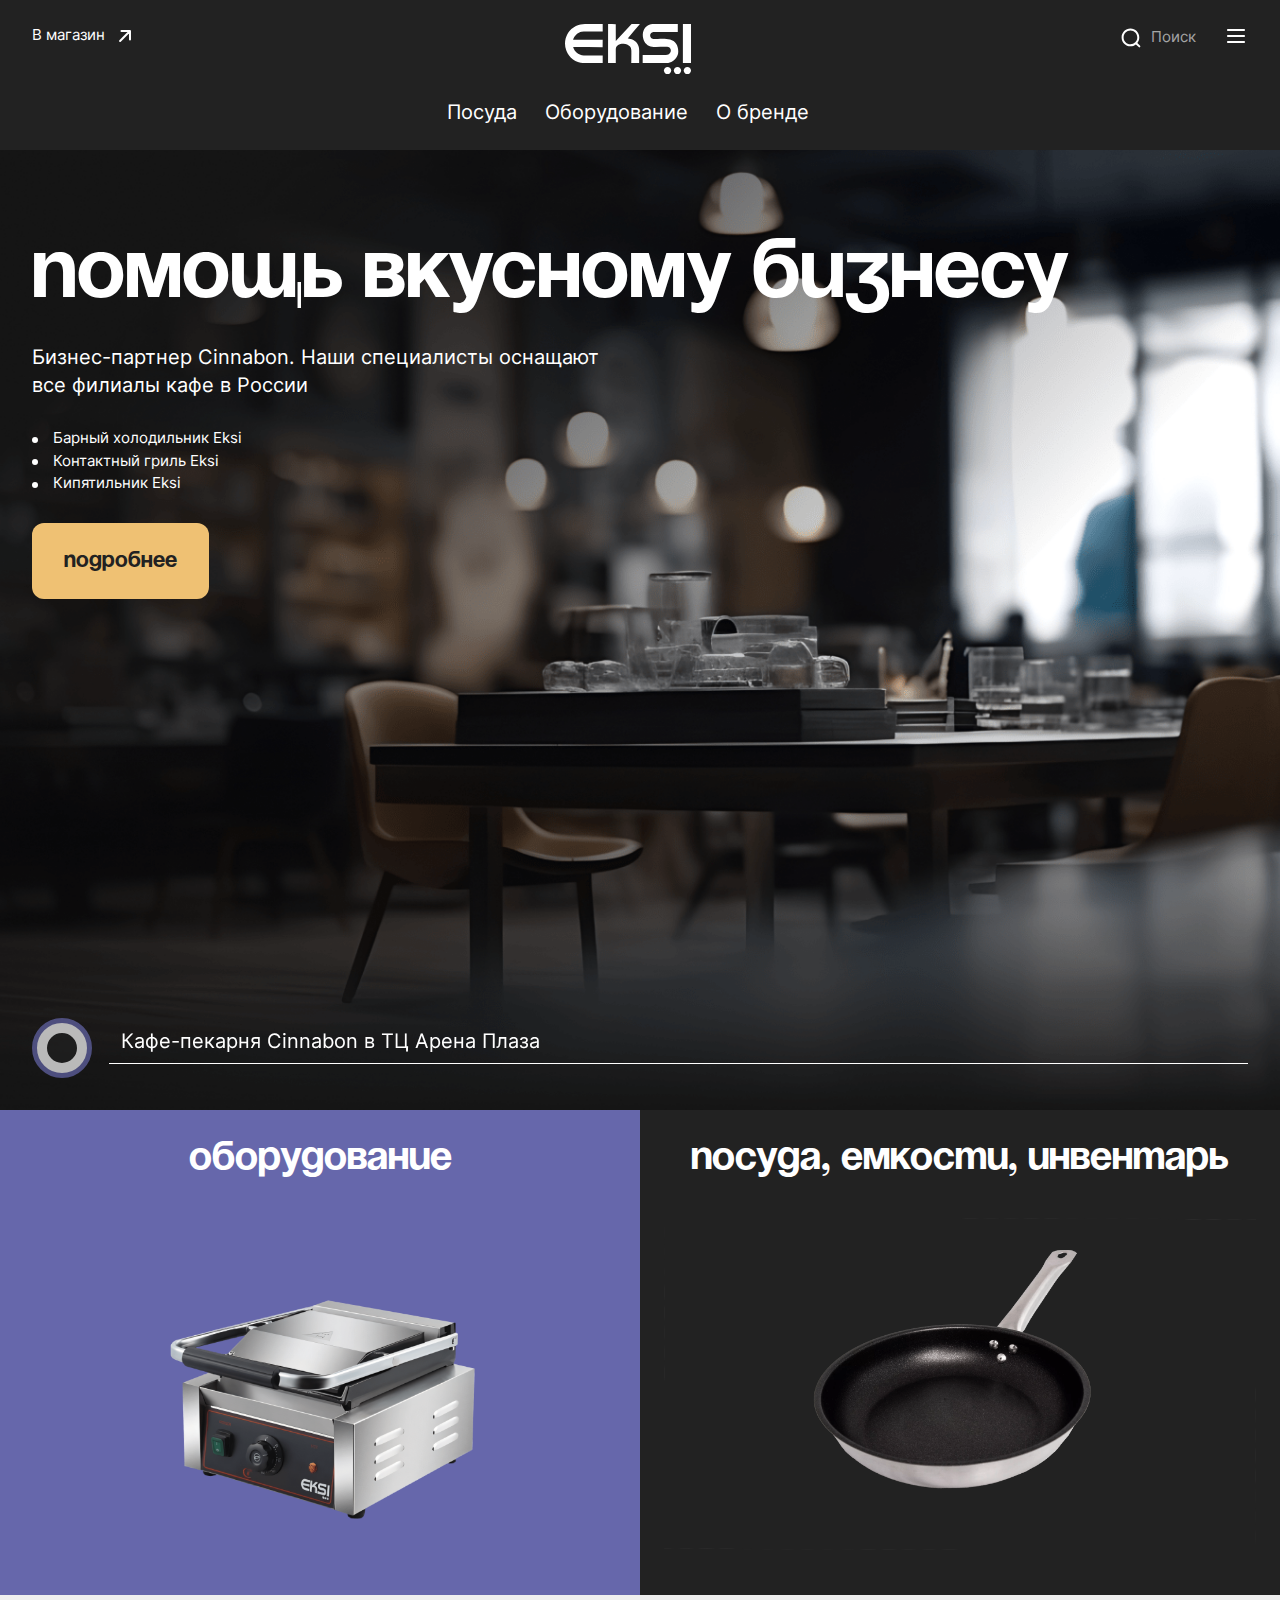
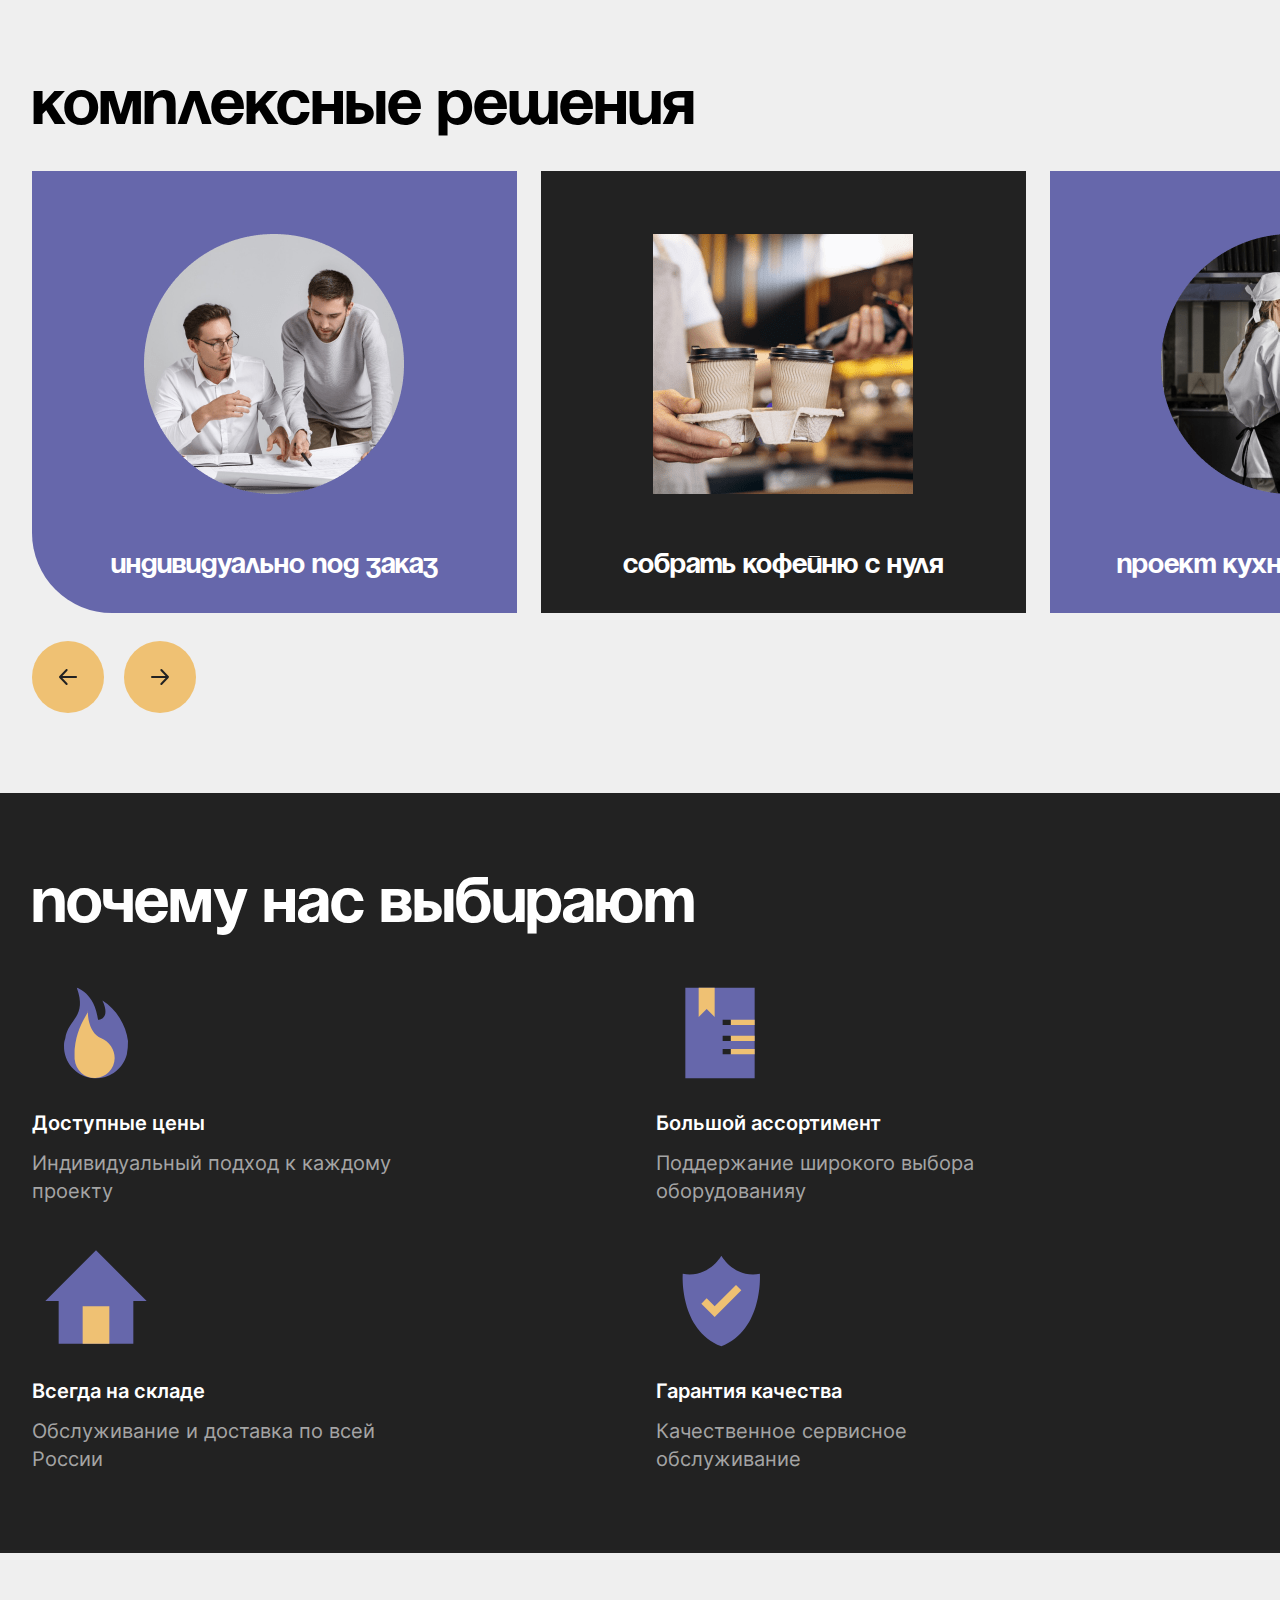
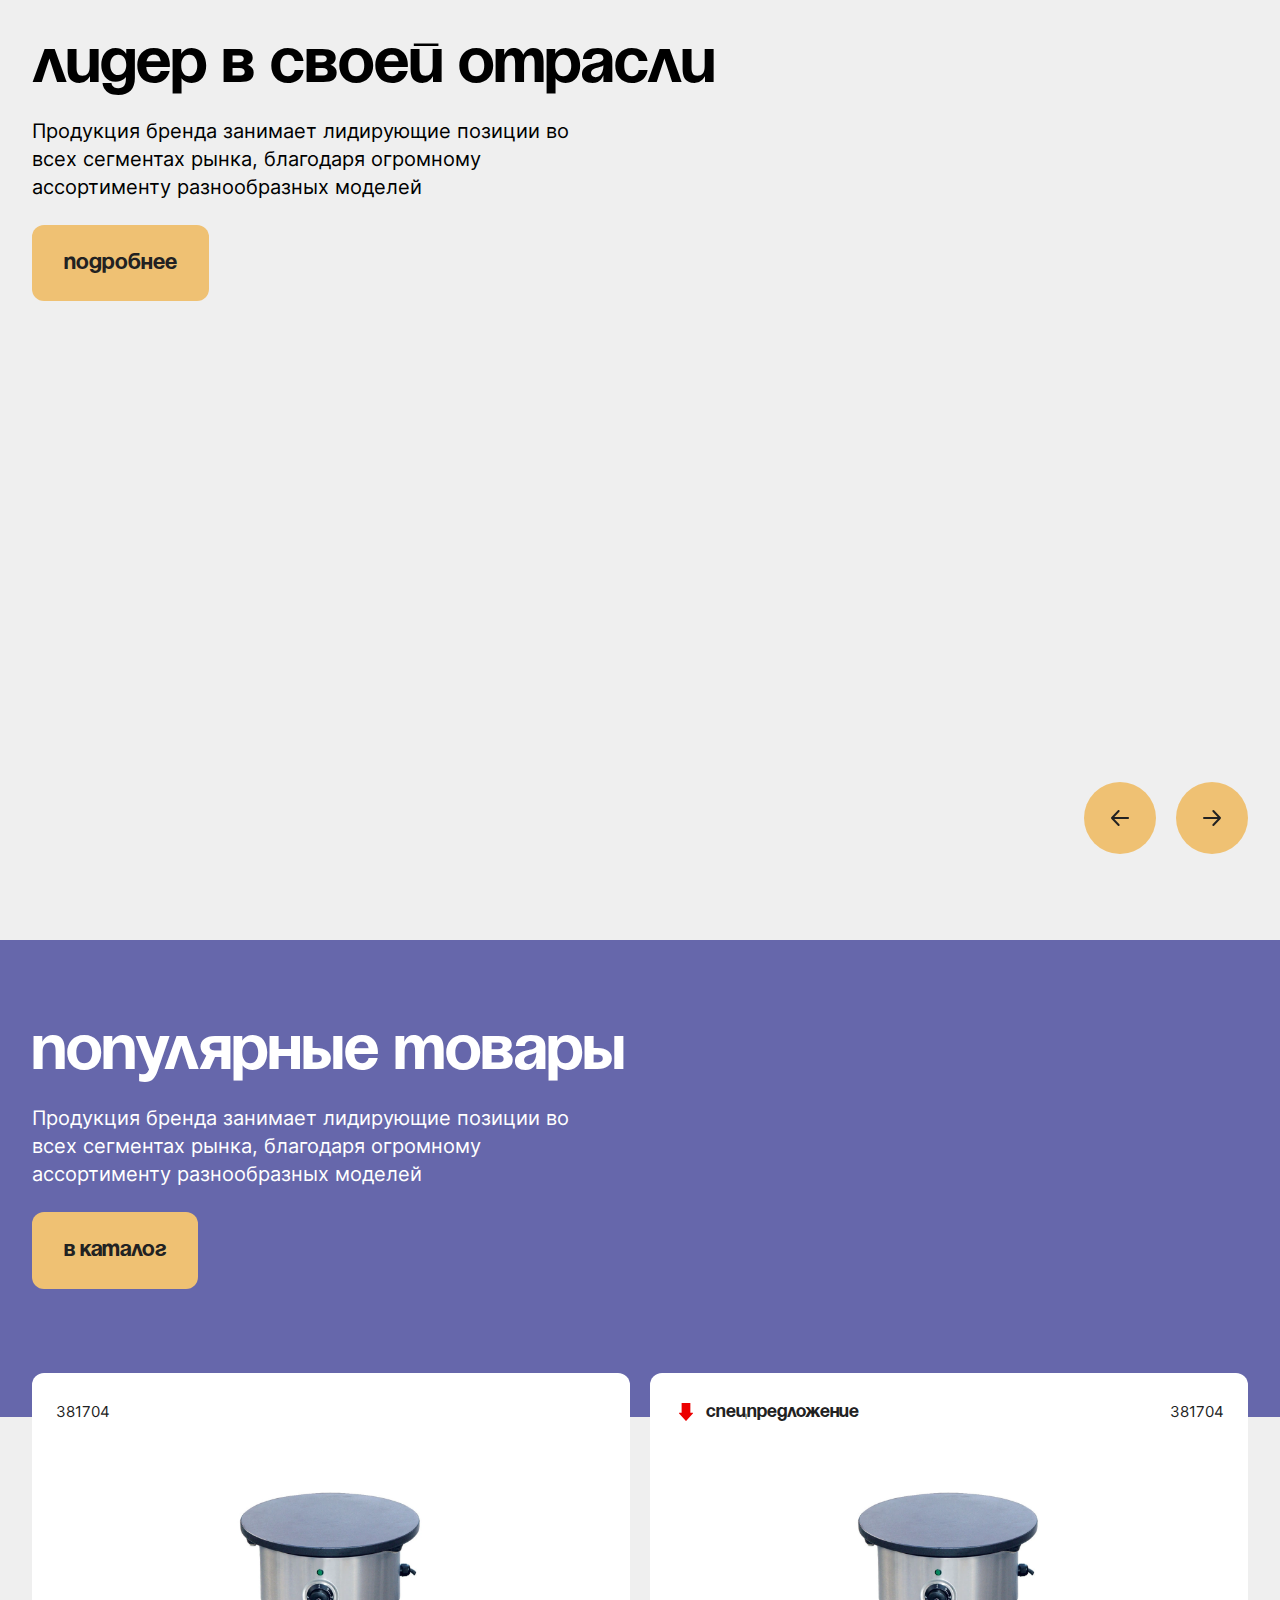
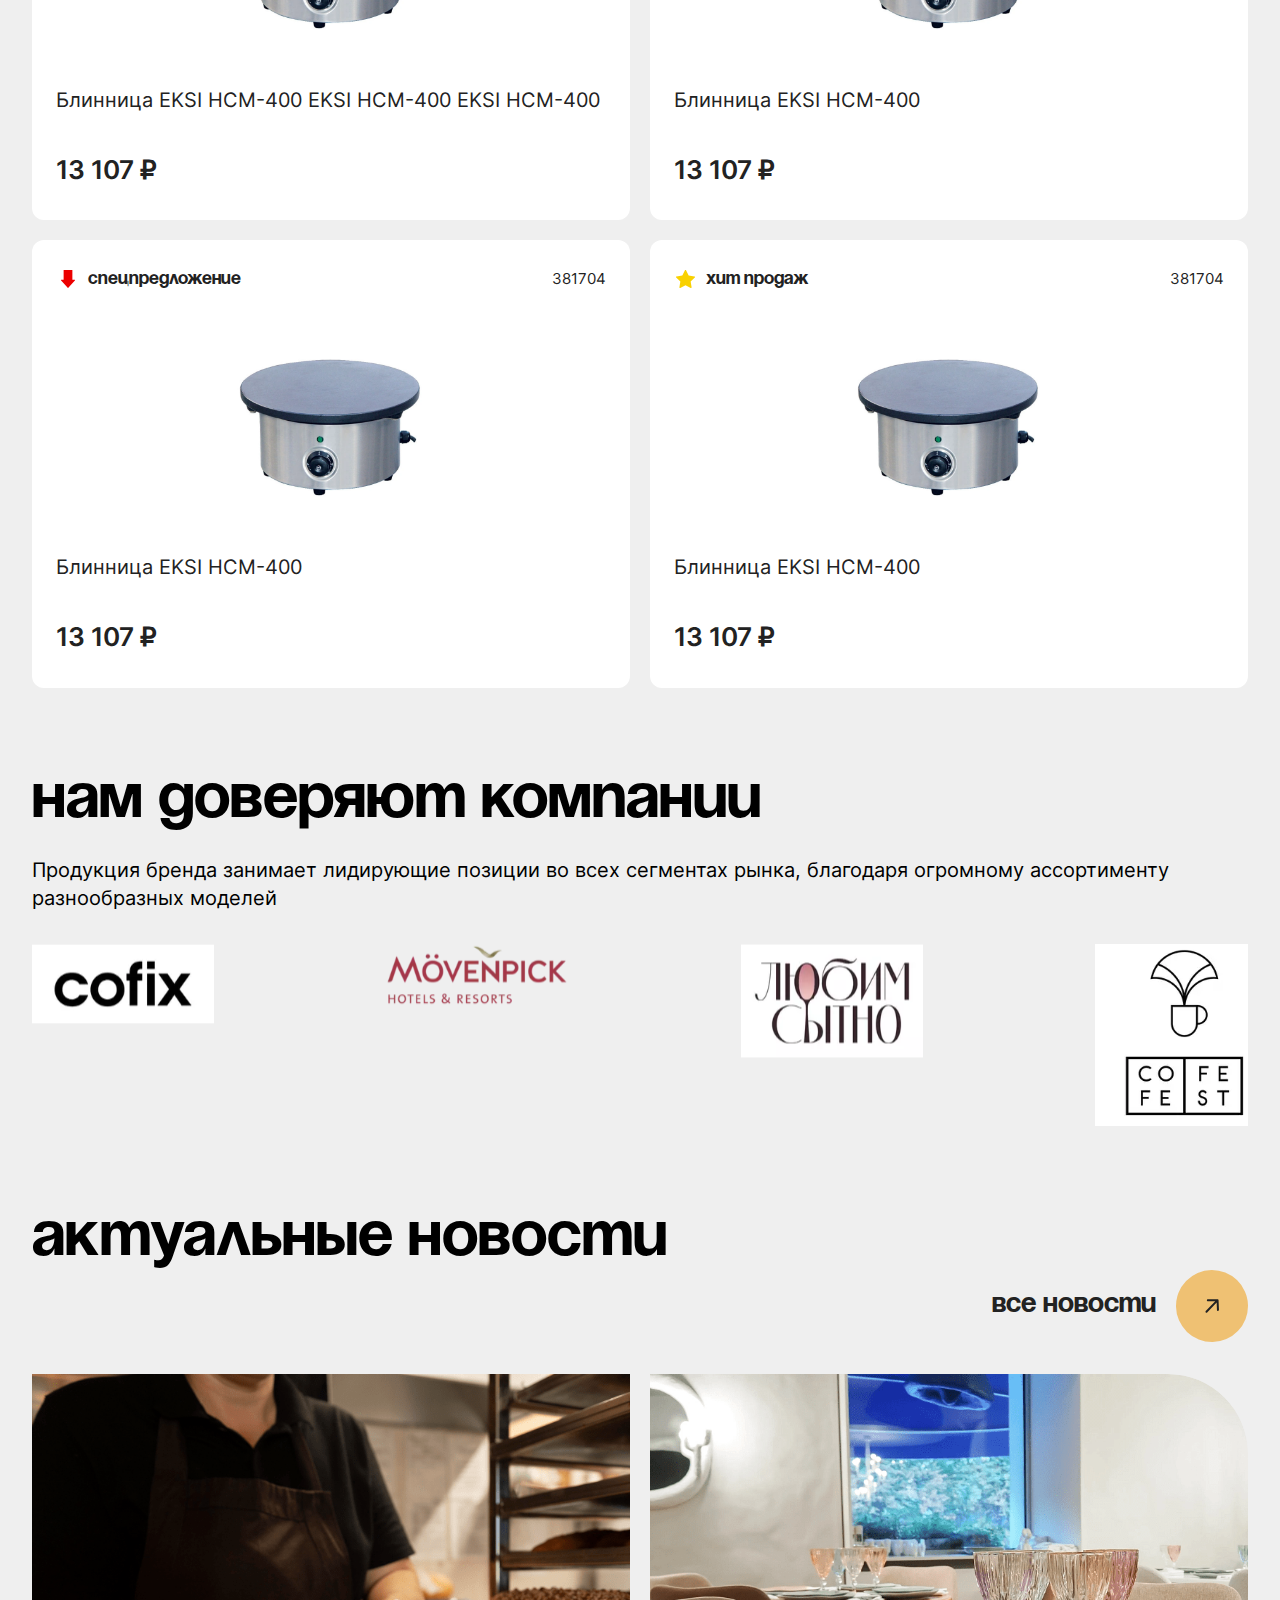
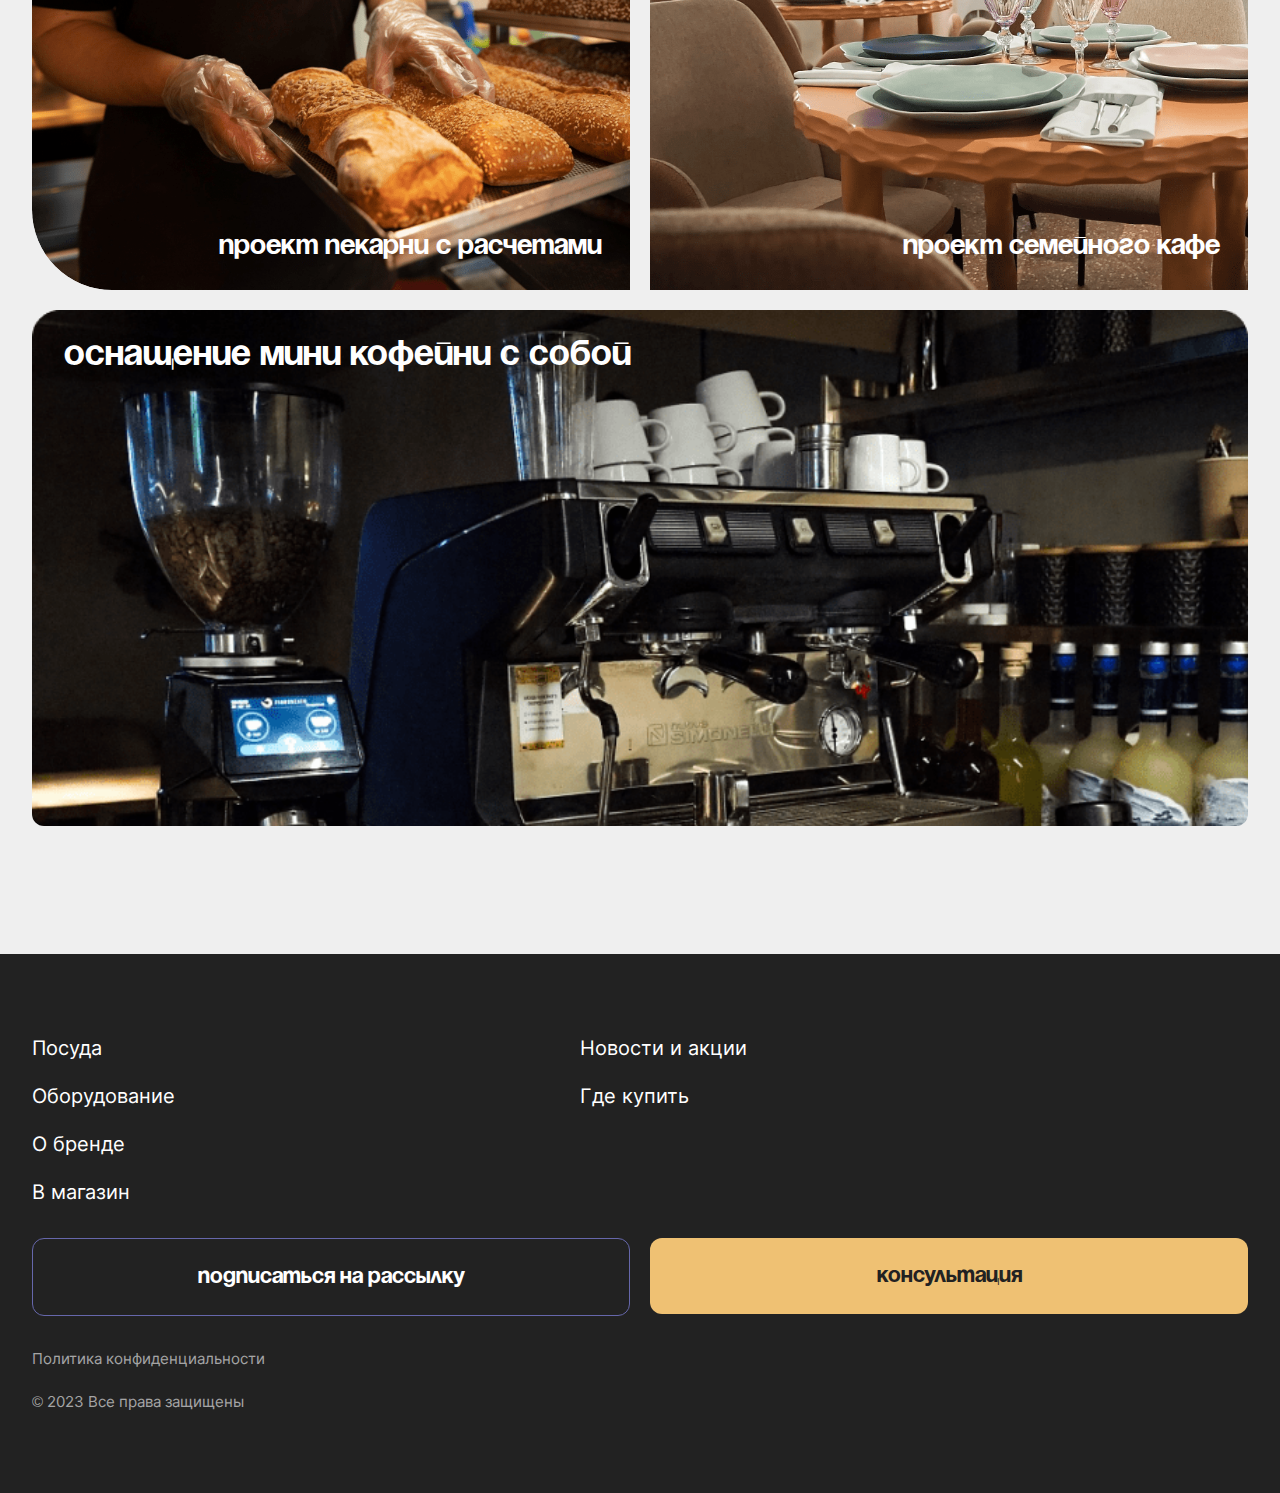
==== commit c7780cad: "правки, поиск" ====
--- a/index.html
+++ b/index.html
@@ -96,7 +96,7 @@
 
     <div class="side-menu animate__animated animate__fadeIn" data-menu>
       <div class="side-menu__top space-lg">
-        <p class="heading-l">Меню</p>
+        <p class="heading-m">Меню</p>
         <button class="btn-reset side-menu__close" data-menu-close>
           <svg class="icon-stroke"
                xmlns="http://www.w3.org/2000/svg"
@@ -147,7 +147,7 @@
         </div>
       </div>
 
-      <!--Основное меню -->
+      <!--Основное меню с кнопками для перехода в подменю со ссылками -->
       <div class="side-menu__level-1 animate__animated animate__fadeIn" data-level-1>
 
         <div class="side-menu__wrapper">
@@ -222,7 +222,7 @@
       </div>
 
       <!--Подменю со ссылками на категории -->
-      <div id="1" class="side-menu__wrapper side-menu__wrapper_level-2" data-level-2>
+      <div id="1" class="side-menu__wrapper side-menu__level-2" data-level-2>
         <div class="side-menu__group">
           <p class="heading-s space-sm">Тепловое Оборудование</p>
           <ul class="side-menu__list">
@@ -300,7 +300,7 @@
           Назад
         </button>
       </div>
-      <div id="2" class="side-menu__wrapper side-menu__wrapper_level-2" data-level-2>
+      <div id="2" class="side-menu__wrapper side-menu__level-2" data-level-2>
         <div class="side-menu__group">
           <p class="heading-s space-sm">Тепловое Оборудование2</p>
           <ul class="side-menu__list">
@@ -329,7 +329,7 @@
           Назад
         </button>
       </div>
-      <div id="3" class="side-menu__wrapper side-menu__wrapper_level-2" data-level-2>
+      <div id="3" class="side-menu__wrapper side-menu__level-2" data-level-2>
         <div class="side-menu__group">
           <p class="heading-s space-sm">Тепловое Оборудование 3</p>
           <ul class="side-menu__list">
@@ -358,7 +358,7 @@
           Назад
         </button>
       </div>
-      <div id="4" class="side-menu__wrapper side-menu__wrapper_level-2" data-level-2>
+      <div id="4" class="side-menu__wrapper side-menu__level-2" data-level-2>
         <div class="side-menu__group">
           <p class="heading-s space-sm">Тепловое Оборудование 4</p>
           <ul class="side-menu__list">
@@ -387,7 +387,7 @@
           Назад
         </button>
       </div>
-      <div id="5" class="side-menu__wrapper side-menu__wrapper_level-2" data-level-2>
+      <div id="5" class="side-menu__wrapper side-menu__level-2" data-level-2>
         <div class="side-menu__group">
           <p class="heading-s space-sm">Тепловое Оборудование 5</p>
           <ul class="side-menu__list">
@@ -416,7 +416,7 @@
           Назад
         </button>
       </div>
-      <div id="6" class="side-menu__wrapper side-menu__wrapper_level-2" data-level-2>
+      <div id="6" class="side-menu__wrapper side-menu__level-2" data-level-2>
         <div class="side-menu__group">
           <p class="heading-s space-sm">Тепловое Оборудование</p>
           <ul class="side-menu__list">
@@ -445,7 +445,7 @@
           Назад
         </button>
       </div>
-      <div id="7" class="side-menu__wrapper side-menu__wrapper_level-2" data-level-2>
+      <div id="7" class="side-menu__wrapper side-menu__level-2" data-level-2>
         <div class="side-menu__group">
           <p class="heading-s space-sm">Тепловое Оборудование</p>
           <ul class="side-menu__list">
@@ -664,14 +664,14 @@
     <div class="intro__swiper swiper" data-intro-swiper>
       <div class="swiper-wrapper">
         <!-- Slides -->
-        <div class="swiper-slide intro__slide intro__slide_1">
+        <div class="swiper-slide intro__slide"
+             data-label="Кафе-пекарня Cinnabon в ТЦ Арена Плаза"
+             data-next-label="Ресторан «NARNIA»"
+             style="background-image: url('./img/slider-intro/slide-1.png')">
           <div class="container">
             <div class="intro__slide-content">
-              <span class="visually-hidden" data-intro-next-text>Кафе-пекарня Cinnabon в ТЦ Арена Плаза</span>
-              <span class="visually-hidden" data-intro-current-text>Ресторан «NARNIA»</span>
               <p class="heading-xl space-md intro__slide-heading">Помощь вкусному бизнесу</p>
-              <p class=" space-lg intro__slide-text"
-                 data-gsap-text>Бизнес-партнер Cinnabon. Наши специалисты оснащают все филиалы кафе в России</p>
+              <p class=" space-lg intro__slide-text">Бизнес-партнер Cinnabon. Наши специалисты оснащают все филиалы кафе в России</p>
               <ul class="intro__slide-list space-lg">
                 <li class="caption">
                   Барный холодильник Eksi
@@ -688,14 +688,14 @@
             </div>
           </div>
         </div>
-        <div class="swiper-slide intro__slide intro__slide_2">
+        <div class="swiper-slide intro__slide"
+             data-label="Ресторан «NARNIA»"
+             data-next-label="Кафе-пекарня Cinnabon в ТЦ Арена Плаза"
+             style="background-image: url('./img/slider-intro/slide-2.png')">
           <div class="container">
             <div class="intro__slide-content">
-              <span class="visually-hidden" data-intro-next-text>Ресторан «NARNIA»</span>
-              <span class="visually-hidden" data-intro-current-text>Кафе-пекарня Cinnabon в ТЦ Арена Плаза</span>
               <p class="heading-xl space-md intro__slide-heading">Делаем ваш кофе вкуснее</p>
-              <p class=" space-lg intro__slide-text"
-                 data-gsap-text>Оснащением и проектированием NARNIA занимались специалисты из нашей компании</p>
+              <p class=" space-lg intro__slide-text">Оснащением и проектированием NARNIA занимались специалисты из нашей компании</p>
               <ul class="intro__slide-list space-lg">
                 <li class="caption">
                   Тепловое оборудование от Eksi
@@ -713,7 +713,7 @@
             </div>
             <div class="intro__swiper-group">
               <span class="intro__swiper-caption text-light text-s-regular"
-                    data-intro-current-insert-text>
+                    data-insert-label>
               </span>
               <div class="progress">
                 <div class="progress__bar"></div>
@@ -722,7 +722,7 @@
             <div class="intro__swiper-nav d-tablet-none">
               <button class="btn-reset intro__swiper-next" data-intro-next>
                 <span class="intro__swiper-next-square"></span>
-                <span class="text-s-regular intro__swiper-next-text" data-intro-next-insert-text></span>
+                <span class="text-s-regular intro__swiper-next-text" data-insert-next-label></span>
               </button>
             </div>
           </div>
@@ -1124,9 +1124,11 @@
 
         <div class="footer__action">
           <button class="btn-reset text-l-bold button-outlined bg-dark text-light footer__action-button"
-                  data-graph-path="subscribe">подписаться на рассылку</button>
+                  data-graph-path="subscribe">подписаться на рассылку
+          </button>
           <button class="text-l-bold button-filled text-dark footer__action-button"
-                  data-graph-path="consult">консультация</button>
+                  data-graph-path="consult">консультация
+          </button>
         </div>
       </div>
       <div class="footer__bottom">
@@ -1138,13 +1140,21 @@
 </footer>
 <!-- modals -->
 <div class="graph-modal">
-  <div class="graph-modal__container graph-modal__container_custom" role="dialog" aria-modal="true" data-graph-target="consult">
+  <div class="graph-modal__container graph-modal__container_custom"
+       role="dialog"
+       aria-modal="true"
+       data-graph-target="consult">
     <div class="graph-modal__content">
       <div class="graph-modal__top space-md">
         <p class="heading-m">получить консультацию</p>
         <button class="btn-reset graph-modal__close js-modal-close" aria-label="Закрыть модальное окно">
-          <svg class="icon-stroke" xmlns="http://www.w3.org/2000/svg" width="24" height="24" viewBox="0 0 24 24" fill="none">
-            <path d="M20 4L4 20M20 20L4 4" stroke="#222222" stroke-width="2" stroke-linecap="round"/>
+          <svg class="icon-stroke"
+               xmlns="http://www.w3.org/2000/svg"
+               width="24"
+               height="24"
+               viewBox="0 0 24 24"
+               fill="none">
+            <path d="M20 4L4 20M20 20L4 4" stroke="#222222" stroke-width="2" stroke-linecap="round" />
           </svg>
         </button>
       </div>
@@ -1153,15 +1163,27 @@
       <form action="" class="form" data-consult-form data-form-reset>
         <div class="form__inputs space-xl">
           <div class="form__inputs-group">
-            <input name="name" type="text" placeholder="Ваше имя" class="custom-input placeholder-primary text-m-regular" data-input-name>
+            <input name="name"
+                   type="text"
+                   placeholder="Ваше имя"
+                   class="custom-input placeholder-primary text-m-regular"
+                   data-input-name>
           </div>
 
           <div class="form__inputs-group">
-            <input name="email" type="email" placeholder="Email" class="custom-input placeholder-primary text-m-regular" data-input-email>
-          </div>
-
-          <div  class="form__inputs-group">
-            <input name="tel" type="tel" placeholder="Телефон" class="custom-input placeholder-primary text-m-regular" data-input-tel>
+            <input name="email"
+                   type="email"
+                   placeholder="Email"
+                   class="custom-input placeholder-primary text-m-regular"
+                   data-input-email>
+          </div>
+
+          <div class="form__inputs-group">
+            <input name="tel"
+                   type="tel"
+                   placeholder="Телефон"
+                   class="custom-input placeholder-primary text-m-regular"
+                   data-input-tel>
           </div>
         </div>
         <div class="form__action">
@@ -1181,13 +1203,21 @@
       </form>
     </div>
   </div>
-  <div class="graph-modal__container graph-modal__container_custom" role="dialog" aria-modal="true" data-graph-target="subscribe">
+  <div class="graph-modal__container graph-modal__container_custom"
+       role="dialog"
+       aria-modal="true"
+       data-graph-target="subscribe">
     <div class="graph-modal__content">
       <div class="graph-modal__top space-md">
         <p class="heading-m">подписка на рассылку</p>
         <button class="btn-reset graph-modal__close js-modal-close" aria-label="Закрыть модальное окно">
-          <svg class="icon-stroke" xmlns="http://www.w3.org/2000/svg" width="24" height="24" viewBox="0 0 24 24" fill="none">
-            <path d="M20 4L4 20M20 20L4 4" stroke="#222222" stroke-width="2" stroke-linecap="round"/>
+          <svg class="icon-stroke"
+               xmlns="http://www.w3.org/2000/svg"
+               width="24"
+               height="24"
+               viewBox="0 0 24 24"
+               fill="none">
+            <path d="M20 4L4 20M20 20L4 4" stroke="#222222" stroke-width="2" stroke-linecap="round" />
           </svg>
         </button>
       </div>
@@ -1197,11 +1227,19 @@
       <form action="" class="form" data-subscribe-form data-form-reset>
         <div class="form__inputs space-xl">
           <div class="form__inputs-group">
-            <input name="name" type="text" placeholder="Ваше имя" class="custom-input placeholder-primary text-m-regular" data-input-name>
+            <input name="name"
+                   type="text"
+                   placeholder="Ваше имя"
+                   class="custom-input placeholder-primary text-m-regular"
+                   data-input-name>
           </div>
 
           <div class="form__inputs-group">
-            <input name="email" type="email" placeholder="Email" class="custom-input placeholder-primary text-m-regular" data-input-email>
+            <input name="email"
+                   type="email"
+                   placeholder="Email"
+                   class="custom-input placeholder-primary text-m-regular"
+                   data-input-email>
           </div>
         </div>
         <div class="form__action">
@@ -1221,59 +1259,85 @@
       </form>
     </div>
   </div>
-  <div class="graph-modal__container graph-modal__container_custom" role="dialog" aria-modal="true" data-graph-target="success-consult">
+  <div class="graph-modal__container graph-modal__container_custom"
+       role="dialog"
+       aria-modal="true"
+       data-graph-target="success-consult">
     <div class="graph-modal__content">
       <div class="graph-modal__top space-md">
         <p class="heading-m">запрос отправлен</p>
         <button class="btn-reset graph-modal__close js-modal-close" aria-label="Закрыть модальное окно">
-          <svg class="icon-stroke" xmlns="http://www.w3.org/2000/svg" width="24" height="24" viewBox="0 0 24 24" fill="none">
-            <path d="M20 4L4 20M20 20L4 4" stroke="#222222" stroke-width="2" stroke-linecap="round"/>
+          <svg class="icon-stroke"
+               xmlns="http://www.w3.org/2000/svg"
+               width="24"
+               height="24"
+               viewBox="0 0 24 24"
+               fill="none">
+            <path d="M20 4L4 20M20 20L4 4" stroke="#222222" stroke-width="2" stroke-linecap="round" />
           </svg>
         </button>
       </div>
 
       <p class="space-xl">Спасибо! Наши специалисты свяжутся с вами в течении одного рабочего дня</p>
       <button class="text-l-bold button-filled text-dark js-modal-close"
-              aria-label="Закрыть модальное окно">Закрыть</button>
+              aria-label="Закрыть модальное окно">Закрыть
+      </button>
     </div>
   </div>
-  <div class="graph-modal__container graph-modal__container_custom" role="dialog" aria-modal="true" data-graph-target="success-subscription">
+  <div class="graph-modal__container graph-modal__container_custom"
+       role="dialog"
+       aria-modal="true"
+       data-graph-target="success-subscription">
     <div class="graph-modal__content">
       <div class="graph-modal__top space-md">
         <p class="heading-m">Подписка оформлена</p>
         <button class="btn-reset graph-modal__close js-modal-close" aria-label="Закрыть модальное окно">
-          <svg class="icon-stroke" xmlns="http://www.w3.org/2000/svg" width="24" height="24" viewBox="0 0 24 24" fill="none">
-            <path d="M20 4L4 20M20 20L4 4" stroke="#222222" stroke-width="2" stroke-linecap="round"/>
+          <svg class="icon-stroke"
+               xmlns="http://www.w3.org/2000/svg"
+               width="24"
+               height="24"
+               viewBox="0 0 24 24"
+               fill="none">
+            <path d="M20 4L4 20M20 20L4 4" stroke="#222222" stroke-width="2" stroke-linecap="round" />
           </svg>
         </button>
       </div>
 
       <p class="space-xl">Спасибо! Теперь вы сможете получить письма с выгодными предложениями и скидками на указанный email</p>
       <button class="text-l-bold button-filled text-dark js-modal-close"
-              aria-label="Закрыть модальное окно">Закрыть</button>
+              aria-label="Закрыть модальное окно">Закрыть
+      </button>
     </div>
   </div>
-  <div class="graph-modal__container graph-modal__container_custom" role="dialog" aria-modal="true" data-graph-target="error">
+  <div class="graph-modal__container graph-modal__container_custom"
+       role="dialog"
+       aria-modal="true"
+       data-graph-target="error">
     <div class="graph-modal__content">
       <div class="graph-modal__top space-md">
         <p class="heading-m">Ошибка!</p>
         <button class="btn-reset graph-modal__close js-modal-close" aria-label="Закрыть модальное окно">
-          <svg class="icon-stroke" xmlns="http://www.w3.org/2000/svg" width="24" height="24" viewBox="0 0 24 24" fill="none">
-            <path d="M20 4L4 20M20 20L4 4" stroke="#222222" stroke-width="2" stroke-linecap="round"/>
-          </svg>
-        </button>
-      </div>
-
-      <p class="space-xl">Произошла какая-то ошибка, форма не отправлена,  пожалуйста, попробуйте еще раз</p>
+          <svg class="icon-stroke"
+               xmlns="http://www.w3.org/2000/svg"
+               width="24"
+               height="24"
+               viewBox="0 0 24 24"
+               fill="none">
+            <path d="M20 4L4 20M20 20L4 4" stroke="#222222" stroke-width="2" stroke-linecap="round" />
+          </svg>
+        </button>
+      </div>
+
+      <p class="space-xl">Произошла какая-то ошибка, форма не отправлена, пожалуйста, попробуйте еще раз</p>
       <button class="text-l-bold button-filled text-dark js-modal-close"
-              aria-label="Закрыть модальное окно">Закрыть</button>
+              aria-label="Закрыть модальное окно">Закрыть
+      </button>
     </div>
   </div>
 </div>
 
-
-<script type="text/javascript" src="./js/libs/swiper/swiper-bundle.min.js" defer></script>
-<script type="text/javascript" src="./js/libs/fancybox/fancybox.umd.js" defer></script>
+<script type="text/javascript" src="./js/libs/swiper/swiper-bundle.min.js"></script>
+<script type="text/javascript" src="./js/libs/fancybox/fancybox.umd.js"></script>
 <script type="text/javascript" src="./js/libs/transfer-elements/transfer-elements.min.js" defer></script>
 <script type="text/javascript" src="./js/libs/graph-modal/graph-modal.min.js"></script>
 <script type="text/javascript" src="./js/libs/validate/validate-js.min.js"></script>
--- a/css/base.css
+++ b/css/base.css
@@ -4,7 +4,7 @@
   margin: 0;
   border: none;
 
- /* outline: 1px solid deeppink;*/
+  /* outline: 1px solid deeppink;*/
 }
 
 *,
@@ -18,13 +18,12 @@
   font-size: 16px;
 }
 
-
 body {
   display: flex;
   flex-direction: column;
   min-height: 100vh;
   min-width: 320px;
-  font-family: var(--font-inter);
+  font-family: -apple-system, BlinkMacSystemFont, "Segoe UI", var(--font-inter);, "Helvetica Neue", Arial, "Noto Sans", sans-serif, "Apple Color Emoji", "Segoe UI Emoji", "Segoe UI Symbol", "Noto Color Emoji";
   font-size: var(--text--s-regular);
   font-style: normal;
   font-weight: 400;
@@ -82,7 +81,6 @@
   object-fit: contain;
 }
 
-
 /* Form */
 input, textarea, button, select {
   background-color: transparent;
--- a/css/style.css
+++ b/css/style.css
@@ -439,7 +439,6 @@
 }
 
 .text-xl-bold {
-  font-family: var(--font-inter);
   font-size: var(--text--xl-bold);
   font-style: normal;
   font-weight: 700;
@@ -1078,7 +1077,7 @@
   gap: var(--space-sm);
 }
 
-.side-menu__wrapper_level-2 .side-menu__list {
+.side-menu__level-2 .side-menu__list {
   height: 35.25rem;
   overflow-y: scroll;
 }
@@ -1233,7 +1232,6 @@
     background: var(--bg-accent-hover);
     color: var(--white-main);
   }
-
 }
 
 .tag-item__link-pic {
@@ -1262,6 +1260,12 @@
   .search-layout__search-button {
     top: 20px;
   }
+
+  .search-layout__clear-button {
+    position: absolute;
+    right: 49px;
+    top: 20px;
+  }
 }
 
 @media (max-width: 727px) {
@@ -1277,6 +1281,11 @@
   .search-layout__search-button {
     top: 12px;
   }
+
+  .search-layout__clear-button {
+    right: 46px;
+    top: 12px;
+  }
 }
 
 /* intro */
@@ -1309,14 +1318,6 @@
   background-size: cover;
   background-repeat: no-repeat;
   background-position-x: center;
-}
-
-.intro__slide_1 {
-  background-image: url("../img/slider-intro/slide-1.png");
-}
-
-.intro__slide_2 {
-  background-image: url("../img/slider-intro/slide-2.png");
 }
 
 .intro__slide-list li {
@@ -1583,6 +1584,10 @@
   .categories__block:hover {
     background: var(--bg-accent-hover);
   }
+
+  .categories__block:active {
+    background: var(--bg-accent-active);
+  }
 }
 
 .categories__block_purple {
@@ -1654,7 +1659,7 @@
 
 .decision-swiper {
   width: calc(100vw - (100vw - 100%) / 2);
-  height: 31.8rem;
+  /*height: 31.8rem;*/
   overflow: hidden;
 }
 
@@ -1669,7 +1674,7 @@
 
 .decision-swiper__slide {
   transition: var(--transition);
-  height: 100%;
+  height: auto !important;
 }
 
 .decision-swiper__slide:nth-child(even) {
@@ -1686,11 +1691,22 @@
 
 .decision-swiper__img {
   max-height: 21.75rem;
+  max-width: 100%;
+  aspect-ratio: 1 / 1;
+  object-fit: cover;
+}
+
+.decision-swiper__slide:nth-child(odd) img {
+  /*border-radius: 100%;*/
 }
 
 @media (hover: hover), (-ms-high-contrast: none) {
   .decision-swiper__slide:hover {
     background: var(--bg-accent-hover);
+  }
+
+  .decision-swiper__content:active {
+    background: var(--bg-accent-active);
   }
 }
 
@@ -1698,10 +1714,6 @@
   .decision-swiper {
     min-height: 26.5rem;
     height: max-content;
-  }
-
-  .decision-swiper__img {
-    max-width: 17rem;
   }
 }
 
@@ -1890,24 +1902,12 @@
   }
 }
 
-@media (max-width: 727px) {
-
-}
-
 /* logos */
 
 .logos__top {
   max-width: 74rem;
 }
 
-@media (max-width: 1280px) {
-
-}
-
-@media (max-width: 727px) {
-
-}
-
 /* actual-news */
 .actual-news__top {
   display: flex;
@@ -1919,6 +1919,7 @@
   display: flex;
   align-items: center;
   gap: var(--space-sm);
+  align-self: flex-end;
 }
 
 .actual-news__wrapper {
@@ -1942,7 +1943,7 @@
 }
 
 .actual-news__item-bg {
-  height: 39rem;
+  height: 100%;
   width: 100%;
   background-size: cover;
   transition: var(--transition);
@@ -1973,9 +1974,11 @@
   border-radius: 0 var(--radius-lg) 0 0;
 }
 
-.actual-news__item:hover .actual-news__item-bg {
-  transform: scale(1.1);
-  transition: var(--transition);
+@media (hover: hover), (-ms-high-contrast: none) {
+  .actual-news__item:hover .actual-news__item-bg {
+    transform: scale(1.1);
+    transition: var(--transition);
+  }
 }
 
 .actual-news__title {
@@ -1997,7 +2000,6 @@
 @media (max-width: 1280px) {
   .actual-news__top {
     flex-direction: column;
-    align-items: flex-end;
   }
 
   .actual-news__item:nth-child(1) {
@@ -2123,7 +2125,6 @@
 .heading-wrap_row {
   display: flex;
   justify-content: space-between;
-  align-items: center;
   padding: var(--space-xl) 0;
   flex-direction: revert;
   width: 100%;
@@ -2165,6 +2166,9 @@
     background: var(--bg-accent-hover);
   }
 
+  .catalog-card:active {
+    background: var(--bg-accent-active);
+  }
 }
 
 .catalog-card__img-wrap {
@@ -2182,12 +2186,7 @@
   grid-column: span 6;
 }
 
-.catalog-card:not(.catalog-card_simple):nth-child(1),
-.catalog-card:not(.catalog-card_simple):nth-child(2),
-.catalog-card:not(.catalog-card_simple):nth-child(5),
-.catalog-card:not(.catalog-card_simple):nth-child(6),
-.catalog-card:not(.catalog-card_simple):nth-child(7),
-.catalog-card:not(.catalog-card_simple):nth-child(8) {
+.catalog-card.catalog-card_col-3-lg {
   grid-column: span 3;
 }
 
@@ -2210,14 +2209,7 @@
     grid-column: span 12;
   }
 
-  .catalog-card:not(.catalog-card_simple):nth-child(1),
-  .catalog-card:not(.catalog-card_simple):nth-child(2),
-  .catalog-card:not(.catalog-card_simple):nth-child(5),
-  .catalog-card:not(.catalog-card_simple):nth-child(6),
-  .catalog-card:not(.catalog-card_simple):nth-child(7),
-  .catalog-card:not(.catalog-card_simple):nth-child(8),
-  .catalog-card:not(.catalog-card_simple):nth-child(10),
-  .catalog-card:not(.catalog-card_simple):nth-child(11) {
+  .catalog-card.catalog-card_col-6-md {
     grid-column: span 6;
   }
 }
@@ -2231,14 +2223,7 @@
     grid-template-columns: repeat(1, 1fr);
   }
 
-  .catalog-card:not(.catalog-card_simple):nth-child(1),
-  .catalog-card:not(.catalog-card_simple):nth-child(2),
-  .catalog-card:not(.catalog-card_simple):nth-child(5),
-  .catalog-card:not(.catalog-card_simple):nth-child(6),
-  .catalog-card:not(.catalog-card_simple):nth-child(7),
-  .catalog-card:not(.catalog-card_simple):nth-child(8),
-  .catalog-card:not(.catalog-card_simple):nth-child(10),
-  .catalog-card:not(.catalog-card_simple):nth-child(11) {
+  .catalog-card.catalog-card_col-12-sm {
     grid-column: span 12;
   }
 }
@@ -2430,6 +2415,10 @@
   .accordion__item:not(.accordion__item_show) .accordion__header:hover {
     color: var(--text-accent-hover);
   }
+
+  .accordion__item:not(.accordion__item_show) .accordion__header:hover::after {
+    background-image: url("data:image/svg+xml;charset=UTF-8,%3csvg xmlns='http://www.w3.org/2000/svg' width='24' height='24' viewBox='0 0 24 24' fill='none'%3e%3cpath d='M7 10L12.0008 14.58L17 10' stroke='%236264C4' stroke-width='2' stroke-linecap='round' stroke-linejoin='round'/%3e%3c/svg%3e");
+  }
 }
 
 .accordion__content {
@@ -2455,10 +2444,6 @@
   }
 }
 
-@media (max-width: 727px) {
-
-}
-
 /* filters */
 
 .filters {
@@ -2481,14 +2466,6 @@
   margin: 0 var(--space-md);
   padding: var(--space-md) 0;
   border-top: 0.06rem solid var(--border-secondary);
-}
-
-@media (max-width: 1280px) {
-
-}
-
-@media (max-width: 727px) {
-
 }
 
 /* dropdown */
@@ -2523,6 +2500,7 @@
   padding: var(--space-xs) var(--space-sm);
   border-radius: var(--radius-xs);
   background: var(--bg-secondary-white);
+  font-size: 16px;
   cursor: pointer;
   border: none;
   outline: none;
@@ -2584,9 +2562,6 @@
   top: 60px;
   left: 0;
   transition: var(--transition);
-
-  /* default state of dropdown list */
-  /* it is not visible */
   opacity: 0;
   transform: translateY(-50px);
   visibility: hidden;
@@ -2601,15 +2576,6 @@
   .dropdown-sort .options .option:hover {
     color: var(--text-accent-hover);
   }
-
-}
-
-.dropdown-sort .options .option:not(:last-of-type) {
-  /* border-bottom: 1px solid var(--grey, #E1E7F2);*/
-}
-
-.dropdown-sort .options .option:hover {
-  /*background: var(--grey-light);*/
 }
 
 /* opened state of dropdown list */
@@ -2644,6 +2610,10 @@
   transition: var(--transition);
 }
 
+.pagination__link_prev svg {
+  transform: rotate(180deg);
+}
+
 .pagination__link_active {
   color: var(--text-accent);
   background: var(--bg-secondary-white);
@@ -2692,6 +2662,8 @@
   outline: none;
   border-top-left-radius: var(--radius-xs);
   border-bottom-left-radius: var(--radius-xs);
+  border-top-right-radius: 0;
+  border-bottom-right-radius: 0;
   background: var(--bg-primary-white);
   -moz-appearance: textfield;
 }
@@ -2762,7 +2734,6 @@
 }
 
 .noUi-handle-upper {
-
   background: var(--bg-primary-white);
 }
 
@@ -2899,6 +2870,10 @@
   .product-inner__col_mod {
     order: 1;
   }
+
+  .dropdown-sort input {
+    font-size: 15px;
+  }
 }
 
 @media (max-width: 727px) {
@@ -2911,6 +2886,10 @@
     white-space: nowrap;
     overflow: hidden;
     text-overflow: ellipsis
+  }
+
+  .dropdown-sort input {
+    font-size: 14px;
   }
 }
 
@@ -3093,11 +3072,6 @@
     height: auto !important;
   }
 
-  .slider_product .slider__thumbs .swiper-slide {
-    /* max-width: 3.75rem;
-     width: 100%;*/
-  }
-
   .slider_product .slider__thumbs .slider__image-wrap {
     width: 100%;
     height: 100%;
@@ -3184,10 +3158,6 @@
     flex-direction: row;
     align-items: flex-end;
   }
-}
-
-@media (max-width: 727px) {
-
 }
 
 /* article-list */
@@ -3216,8 +3186,10 @@
   display: flex;
 }
 
-.article-item:hover .article-item__inner {
-  transform: scale(1.2);
+@media (hover: hover), (-ms-high-contrast: none) {
+  .article-item:hover .article-item__inner {
+    transform: scale(1.2);
+  }
 }
 
 .article-item__heading {
@@ -3421,6 +3393,19 @@
   .brand-delivery__lists {
     grid-template-columns: repeat(1, 1fr);
   }
+
+
+  .decor-line__icons-chevron {
+    width: 2.3125rem;
+  }
+
+  .decor-line__icons-figure {
+    width: 5.6875rem;
+  }
+
+  .decor-line__icons-top_mod img {
+    max-width: 6rem;
+  }
 }
 
 @media (max-width: 727px) {
@@ -3436,6 +3421,14 @@
 
   .decor-line__icons_mod {
     max-width: 4.5rem;
+  }
+
+  .decor-line__icons-chevron {
+    width: 2.3125rem;
+  }
+
+  .decor-line__icons-figure {
+    width: 5.6875rem;
   }
 }
 
@@ -3773,13 +3766,6 @@
     width: 100%;
   }
 }
-
-/*
-
-.video-container {
-  position: relative;
-  padding-bottom: 67%;
-}*/
 
 .video-play,
 .video-container iframe,
